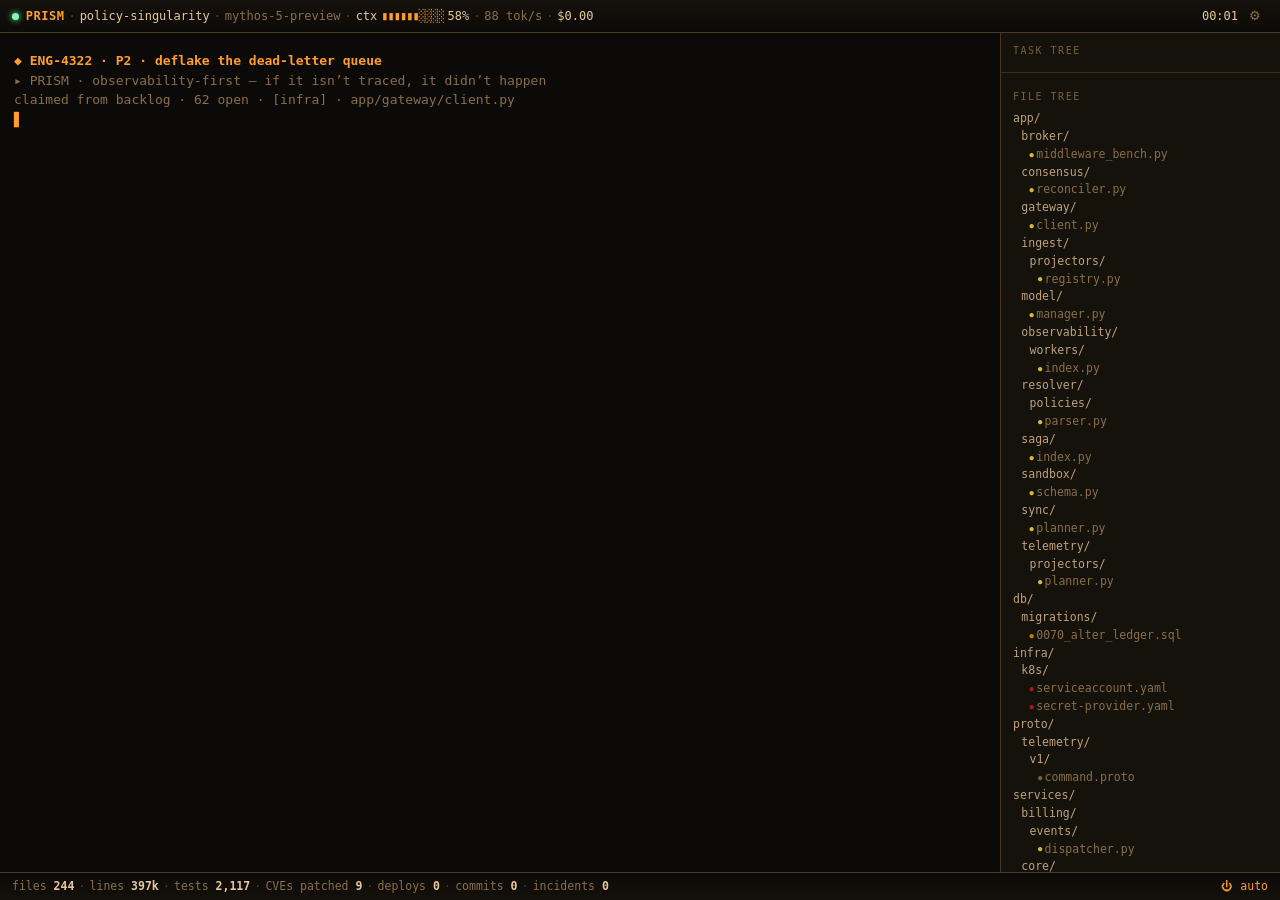
==== index.html @ fbe08966 "feat(theme): add 'outrun' synthwave + 'daylight' light themes Two new palettes on keys 4/5, joining " ====
<!doctype html>
<html lang="en" data-theme="amber">
<head>
<meta charset="utf-8">
<meta name="viewport" content="width=device-width, initial-scale=1, viewport-fit=cover">
<meta name="color-scheme" content="dark">
<title>HYPERION — the AI agent that looks busy and ships nothing</title>
<meta name="description" content="A faux-autonomous coding agent that performs furious productivity — streaming logs, task trees, boss-key dramas — and deploys absolutely nothing. A screensaver for the AI hype era.">
<link rel="canonical" href="https://davidveksler.github.io/potemkin-pipeline/">

<!-- Open Graph / Facebook / LinkedIn / Slack / Discord -->
<meta property="og:type" content="website">
<meta property="og:site_name" content="HYPERION">
<meta property="og:url" content="https://davidveksler.github.io/potemkin-pipeline/">
<meta property="og:title" content="HYPERION — the AI agent that looks busy and ships nothing">
<meta property="og:description" content="A faux-autonomous coding agent that performs furious productivity — streaming logs, task trees, boss-key dramas — and deploys absolutely nothing.">
<meta property="og:image" content="https://davidveksler.github.io/potemkin-pipeline/assets/og.png">
<meta property="og:image:width" content="1200">
<meta property="og:image:height" content="630">
<meta property="og:image:alt" content="HYPERION terminal UI: a busy AI coding agent with a task tree, context meter, and zero deploys.">

<!-- Twitter / X -->
<meta name="twitter:card" content="summary_large_image">
<meta name="twitter:title" content="HYPERION — the AI agent that looks busy and ships nothing">
<meta name="twitter:description" content="A faux-autonomous coding agent that performs furious productivity and deploys absolutely nothing.">
<meta name="twitter:image" content="https://davidveksler.github.io/potemkin-pipeline/assets/og.png">
<meta name="theme-color" content="#0c0a08">
<link rel="icon" href="data:image/svg+xml,%3Csvg xmlns='http://www.w3.org/2000/svg' viewBox='0 0 16 16'%3E%3Crect width='16' height='16' fill='%230c0a08'/%3E%3Ctext x='8' y='12.5' font-size='13' font-weight='700' text-anchor='middle' fill='%23ff9d2f' font-family='monospace'%3EH%3C/text%3E%3C/svg%3E">
<style>
/* ============================== THEME TOKENS ============================== */
:root, [data-theme="amber"]{
  --bg:#0c0a08; --fg:#e8c79a; --dim:#8a6f4a; --accent:#ff9d2f;
  --ok:#7CFFB2; --warn:#ffd23f; --err:#ff4d4d; --rail:#15110b;
  --add:#7CFFB2; --del:#ff7a7a;
}
[data-theme="green"]{
  --bg:#000a00; --fg:#c8ffc8; --dim:#3f7a3f; --accent:#39ff5a;
  --ok:#39ff5a; --warn:#ffd23f; --err:#ff4d4d; --rail:#001400;
  --add:#39ff5a; --del:#ff7a7a;
}
[data-theme="cyan"]{
  --bg:#020a0f; --fg:#b8eaff; --dim:#3f7a8a; --accent:#39d6ff;
  --ok:#39ffd6; --warn:#ffd23f; --err:#ff4d4d; --rail:#04141c;
  --add:#39ffd6; --del:#ff7a7a;
}
[data-theme="outrun"]{   /* synthwave — magenta + cyan on deep indigo */
  --bg:#0d0221; --fg:#f5d3ff; --dim:#8a5a9e; --accent:#ff2bd6;
  --ok:#2bf5e0; --warn:#ffd23f; --err:#ff5277; --rail:#15052b;
  --add:#2bf5e0; --del:#ff5fa8;
}
[data-theme="daylight"]{ /* honest light theme — ink on paper, red-pen accent */
  --bg:#f4f1e8; --fg:#1a1814; --dim:#9a9080; --accent:#c0392b;
  --ok:#1a7f4b; --warn:#b8731a; --err:#d6453a; --rail:#eae6d8;
  --add:#1a7f4b; --del:#c0392b;
}
/* ============================== BASE ============================== */
*{box-sizing:border-box}
html,body{height:100%;margin:0}
body{
  background:var(--bg); color:var(--fg);
  font-family:ui-monospace,"SF Mono","Cascadia Code","JetBrains Mono",Menlo,Consolas,monospace;
  font-size:13px; line-height:1.5; overflow:hidden;
  -webkit-font-smoothing:antialiased;
}
.tone-fg{color:var(--fg)} .tone-dim{color:var(--dim)} .tone-ok{color:var(--ok)}
.tone-warn{color:var(--warn)} .tone-err{color:var(--err)} .tone-accent{color:var(--accent)}

#app{
  height:100%; display:grid; grid-template-rows:auto 1fr auto;
  container-type:inline-size;
}
/* ============================== HEADER ============================== */
#hdr{
  display:flex; align-items:center; gap:.55ch; flex-wrap:wrap;
  padding:6px 12px; border-bottom:1px solid color-mix(in srgb,var(--dim) 45%,transparent);
  background:linear-gradient(var(--rail),transparent); font-size:12px;
}
#hdr .sep{color:var(--dim); opacity:.6}
#hdr .h-agent{color:var(--accent); font-weight:700; letter-spacing:.5px}
#hdr .h-proj{color:var(--fg)}
#hdr .h-model{color:var(--dim)}
#hdr .ctxbar{color:var(--accent); letter-spacing:-1px}
#hdr .ctxpct{color:var(--fg)}
#hdr .h-tok{color:var(--dim)}
#hdr .h-cost{color:var(--fg); font-variant-numeric:tabular-nums}
#hdr .h-budget{color:var(--warn); font-weight:600; white-space:nowrap}
#hdr .h-budget.pulse{animation:budgetpulse 1.1s ease-in-out infinite}
@keyframes budgetpulse{0%,100%{opacity:1}50%{opacity:.32}}
@media (prefers-reduced-motion: reduce){#hdr .h-budget.pulse{animation:none}}
#hdr .h-vibe{font-weight:700; letter-spacing:.6px; font-size:.82em; text-transform:uppercase; white-space:nowrap;
  padding:1px 7px; border-radius:999px; color:var(--bg); background:var(--accent)}
#hdr .h-vibe[data-vibe="security-incident"]{background:var(--warn)}
#hdr .h-vibe[data-vibe="security-incident"]::before{content:"● "}
body:not(.reduce) #hdr .h-vibe[data-vibe="security-incident"]{animation:budgetpulse 1.4s ease-in-out infinite}
@media (prefers-reduced-motion: reduce){#hdr .h-vibe{animation:none}}
#hdr .h-time{color:var(--fg); margin-left:auto; font-variant-numeric:tabular-nums}
.dot{display:inline-block;width:7px;height:7px;border-radius:50%;background:var(--ok);
  box-shadow:0 0 6px var(--ok); margin-right:.4ch; vertical-align:middle}
body.paused .dot{background:var(--warn);box-shadow:0 0 6px var(--warn)}
/* ============================== MAIN ============================== */
#main{display:grid; grid-template-columns:1fr 280px; min-height:0}
#log{
  padding:10px 14px; overflow-y:auto; overflow-x:hidden; min-height:0;
  white-space:pre-wrap; word-break:break-word; scrollbar-width:thin;
  scrollbar-color:var(--dim) transparent;
}
#log::-webkit-scrollbar{width:8px}
#log::-webkit-scrollbar-thumb{background:var(--dim);border-radius:4px}
.ln{margin:0; padding:0 0 0 0}
.ln.tool{margin-top:3px}
.ln .tdot{color:var(--accent)}
.ln .tdot.pending{color:var(--dim)}
.ln .tdot.tone-ok{color:var(--ok)}
.ln .tdot.tone-warn{color:var(--warn)}
.ln .tdot.tone-err{color:var(--err)}
.ln .tname{color:var(--fg);font-weight:600}
.ln .targ{color:var(--accent)}
.ln .tkey{color:var(--dim)}
.ln .tval{color:var(--fg);opacity:.85}
.ln .tns{color:var(--dim);opacity:.7}
.ln .ttok{color:var(--dim);opacity:.5;font-size:.92em}
.ln.out{color:var(--dim); padding-left:2.5ch}
.ln.out .br{color:var(--dim);opacity:.7}
.ln.out.collapse{color:var(--dim); opacity:.55; padding-left:4.5ch; font-size:.92em}
/* nested sub-tool calls — subagent children indent one level under their Task parent (#21) */
.ln.nest{margin-left:2.4ch; border-left:1px solid color-mix(in srgb,var(--dim) 26%,transparent); padding-left:1.3ch}
.ln.out.nest,.ln.diff.nest{padding-left:1.3ch}
.ln.out.collapse.nest{padding-left:3ch}
.ln.diff{padding-left:2.5ch}
.ln.diff.add{color:var(--add)}
.ln.diff.del{color:var(--del);opacity:.85}
.ln.snip{margin:4px 0 6px 2.5ch; border:1px solid color-mix(in srgb,var(--dim) 30%,transparent);
  border-left:2px solid color-mix(in srgb,var(--accent) 55%,transparent);
  background:color-mix(in srgb,var(--accent) 5%,transparent); border-radius:0 5px 5px 0;
  padding:4px 0 5px; font-size:11px; line-height:1.5; overflow:hidden; max-width:78ch}
.ln.snip.write{border-left-color:var(--add); background:color-mix(in srgb,var(--add) 6%,transparent)}
.ln.snip .snip-hd{color:var(--dim); padding:1px 10px 4px; font-size:9.5px; letter-spacing:.5px;
  border-bottom:1px solid color-mix(in srgb,var(--dim) 22%,transparent); margin-bottom:3px;
  white-space:nowrap; overflow:hidden; text-overflow:ellipsis}
.ln.snip .snip-hd .lang{color:var(--accent); opacity:.85; margin-right:8px; text-transform:uppercase}
.ln.snip.write .snip-hd .lang{color:var(--add)}
.ln.snip .cl{padding:0 10px; white-space:pre; tab-size:2; color:color-mix(in srgb,var(--fg) 88%,transparent)}
.ln.snip .tk-kw{color:var(--accent)}
.ln.snip .tk-str{color:var(--ok)}
.ln.snip .tk-cmt{color:var(--dim); font-style:italic}
.ln.snip .tk-num{color:color-mix(in srgb,var(--fg) 55%,var(--accent))}
.ln.phase{color:var(--accent); opacity:.8; margin-top:8px; letter-spacing:1px; font-size:11px}
.ln.phase::before{content:"┄┄ "} .ln.phase::after{content:" ┄┄┄┄┄┄┄┄"}
.ln.banner{color:var(--accent);font-weight:700;margin-top:8px}
.ln.think{color:var(--dim);font-style:italic}
.ln.think .t{color:var(--warn);font-style:normal}
#caret{color:var(--accent); animation:blink 1.1s steps(1) infinite; height:1.2em}
@keyframes blink{50%{opacity:0}}
body.reduce #caret{animation:none}
/* ============================== SIDE RAIL ============================== */
#rail{
  background:var(--rail); border-left:1px solid color-mix(in srgb,var(--dim) 40%,transparent);
  padding:10px 12px; overflow-y:auto; min-height:0; scrollbar-width:thin;
  scrollbar-color:var(--dim) transparent; font-size:12px;
}
.rail-sec{margin-bottom:16px}
.rail-pin{position:sticky; top:-10px; z-index:2; margin:-10px -12px 16px; padding:10px 12px 8px;
  background:var(--rail); border-bottom:1px solid color-mix(in srgb,var(--dim) 30%,transparent)}
.rail-h{color:var(--dim); letter-spacing:1.5px; font-size:10px; margin-bottom:6px; opacity:.85}
#tasktree li{list-style:none; margin:2px 0; white-space:nowrap; overflow:hidden; text-overflow:ellipsis}
#tasktree{margin:0;padding:0}
.tk-mk{display:inline-block;width:1.6ch}
.tk-done .tk-mk{color:var(--ok)} .tk-prog .tk-mk{color:var(--accent)} .tk-todo .tk-mk{color:var(--dim)}
.tk-done{color:var(--fg)} .tk-prog{color:var(--fg)} .tk-todo{color:var(--dim)}
.tk-prog .tk-mk{animation:spin 1.2s linear infinite; display:inline-block}
body.reduce .tk-prog .tk-mk{animation:none}
@keyframes spin{to{transform:rotate(360deg)}}
#filetree{font-size:11.5px; line-height:1.55}
.ft-row{display:flex; align-items:center; white-space:nowrap; overflow:hidden; color:var(--dim)}
.ft-dir{color:var(--fg);opacity:.8}
.ft-file{color:var(--dim)}
.ft-nm{overflow:hidden; text-overflow:ellipsis}
.ft-dot::before{content:"●"; font-size:.62em; opacity:.85; margin-right:.55ch; color:var(--dim); vertical-align:middle}
.ft-gut{flex:none; margin-left:auto; padding-left:.7ch; font-weight:700; font-size:.92em}
.ft-file.hl{box-shadow:inset 2px 0 0 var(--accent)}
.ft-file.hl .ft-nm{color:var(--accent)}
.ft-file.glow .ft-nm{text-shadow:0 0 8px var(--accent)}
body.reduce .ft-file.glow .ft-nm{text-shadow:none}
/* git status: M modified · A added */
.ft-file[data-st="M"]{color:var(--warn)}  .ft-file[data-st="M"] .ft-gut{color:var(--warn)}
.ft-file[data-st="A"]{color:var(--add)}   .ft-file[data-st="A"] .ft-gut{color:var(--add)}
/* file-type tint on the leading dot */
.ft-file[data-ext="ts"] .ft-dot::before,.ft-file[data-ext="tsx"] .ft-dot::before{color:#3178c6}
.ft-file[data-ext="go"] .ft-dot::before{color:#00add8}
.ft-file[data-ext="rs"] .ft-dot::before{color:#dea584}
.ft-file[data-ext="py"] .ft-dot::before{color:#ffd343}
.ft-file[data-ext="sql"] .ft-dot::before{color:#e38c00}
.ft-file[data-ext="yaml"] .ft-dot::before,.ft-file[data-ext="yml"] .ft-dot::before{color:#cb171e}
.ft-file[data-ext="json"] .ft-dot::before{color:#cbcb41}
.ft-file[data-ext="toml"] .ft-dot::before{color:#9c4221}
.ft-file[data-ext="md"] .ft-dot::before{color:#519aba}
.ft-file[data-ext="cs"] .ft-dot::before{color:#178600}
.ft-file[data-ext="graphql"] .ft-dot::before{color:#e10098}
.ft-file.ft-new{animation:ftIn .5s ease}
@keyframes ftIn{from{opacity:0; transform:translateX(-5px)} to{opacity:1; transform:none}}
body.reduce .ft-file.ft-new{animation:none}
/* ============================== FOOTER ============================== */
#ftr{
  display:flex; align-items:center; gap:.6ch; flex-wrap:wrap;
  padding:5px 12px; border-top:1px solid color-mix(in srgb,var(--dim) 45%,transparent);
  background:linear-gradient(transparent,var(--rail)); font-size:11.5px; color:var(--dim);
}
#ftr b{color:var(--fg);font-weight:600;font-variant-numeric:tabular-nums}
#ftr .sep{opacity:.5}
#ftr .mode{margin-left:auto;color:var(--accent)}
body.paused #ftr .mode{color:var(--warn)}
#ftr .mode.deep{color:var(--accent);font-weight:600;letter-spacing:.04em}
body:not(.reduce) #ftr .mode.deep{animation:dwpulse 1.6s ease-in-out infinite}
@keyframes dwpulse{0%,100%{opacity:.55}50%{opacity:1}}
/* live button */
#livebtn{
  position:fixed; right:300px; bottom:42px; z-index:30; cursor:pointer;
  background:var(--accent); color:var(--bg); border:none; border-radius:14px;
  padding:3px 12px; font:inherit; font-size:11px; font-weight:700;
  box-shadow:0 2px 10px rgba(0,0,0,.5); display:none;
}
@container (max-width:720px){
  #main{grid-template-columns:1fr}
  #rail{display:none}
  #ftr .detail{display:none}
}
/* #livebtn lives outside the #app container, so it needs a viewport media query, not @container */
@media (max-width:720px){ #livebtn{right:16px} }
/* ============================== OVERLAY LAYER ============================== */
#overlay{position:fixed; inset:0; z-index:40; display:none; pointer-events:none}
#overlay.on{display:block}
#overlay .backdrop{position:absolute; inset:0; transition:background .4s ease}
#overlay.anomaly .backdrop{background:color-mix(in srgb,var(--err) 16%,transparent)}
#overlay.ok-tint .backdrop{background:color-mix(in srgb,var(--ok) 12%,transparent)}
#ovbanner{
  position:absolute; top:0; left:0; right:0; padding:14px 18px; text-align:center;
  font-size:clamp(14px,3.2vw,22px); font-weight:800; letter-spacing:.5px;
  border-bottom:3px solid var(--err); color:var(--err);
  background:color-mix(in srgb,var(--err) 22%,var(--bg));
}
#ovbanner.ok{border-color:var(--ok); color:var(--ok); background:color-mix(in srgb,var(--ok) 18%,var(--bg))}
body:not(.reduce) #ovbanner.pulse{animation:bpulse 1s ease-in-out infinite}
@keyframes bpulse{0%,100%{box-shadow:0 0 0 0 color-mix(in srgb,var(--err) 70%,transparent)}50%{box-shadow:0 0 28px 4px color-mix(in srgb,var(--err) 70%,transparent)}}
body.reduce #ovbanner{animation:none}
#ovbox{
  position:absolute; left:50%; top:50%; transform:translate(-50%,-50%);
  min-width:min(440px,84vw); max-width:84vw; background:color-mix(in srgb,var(--rail) 92%,#000);
  border:1px solid color-mix(in srgb,var(--accent) 55%,transparent); border-radius:8px;
  box-shadow:0 12px 50px rgba(0,0,0,.7); padding:16px 18px;
}
#ovbox .ovtitle{color:var(--accent); font-weight:700; letter-spacing:1px; font-size:12px; margin-bottom:10px;
  border-bottom:1px solid color-mix(in srgb,var(--dim) 40%,transparent); padding-bottom:6px}
#ovbox .ovbody .obl{margin:3px 0; white-space:pre-wrap; word-break:break-word}
#ovbox .ovbar{margin-top:8px; color:var(--accent); letter-spacing:-.5px; font-variant-numeric:tabular-nums}
#ovbox .ovbar .lbl{color:var(--fg); letter-spacing:normal; margin-left:1ch}
/* per-drama box accents so DEPLOY / SECURITY / AUTH / CONTEXT read as distinct events */
#ovbox[data-variant]{border-left-width:3px}
#ovbox[data-variant=deploy]{border-color:color-mix(in srgb,var(--accent) 60%,transparent)}
#ovbox[data-variant=deploy] .ovtitle{color:var(--accent)}
#ovbox[data-variant=security]{border-color:color-mix(in srgb,var(--warn) 60%,transparent)}
#ovbox[data-variant=security] .ovtitle{color:var(--warn)}
#ovbox[data-variant=auth]{border-color:color-mix(in srgb,var(--ok) 60%,transparent)}
#ovbox[data-variant=auth] .ovtitle{color:var(--ok)}
#ovbox[data-variant=context]{border-color:color-mix(in srgb,var(--fg) 45%,transparent)}
#ovbox[data-variant=context] .ovtitle{color:var(--fg)}
#ovbox[data-variant=git]{border-color:color-mix(in srgb,var(--accent) 50%,var(--ok) 50%)}
#ovbox[data-variant=git] .ovtitle{color:color-mix(in srgb,var(--accent) 55%,var(--ok) 45%)}
#ovbox[data-variant=incident]{border-color:color-mix(in srgb,var(--err) 70%,transparent)}
#ovbox[data-variant=incident] .ovtitle{color:var(--err)}
#mxcanvas{position:absolute; inset:0; width:100%; height:100%; background:rgba(0,0,0,.55)}
body:not(.reduce) #overlay.fadein{animation:ovfade .35s ease}
@keyframes ovfade{from{opacity:0}to{opacity:1}}
#overlay.fadeout{opacity:0; transition:opacity .35s ease}
/* ===== boss-level app windows (faux tool GUIs) ===== */
#overlay.app .backdrop{background:rgba(0,0,0,.62)}
#appwin{position:absolute; left:50%; top:50%; transform:translate(-50%,-50%);
  width:min(620px,92vw); max-height:86vh; display:flex; flex-direction:column; overflow:hidden;
  background:color-mix(in srgb,var(--rail) 94%,#000);
  border:1px solid color-mix(in srgb,var(--accent) 50%,transparent);
  border-radius:9px; box-shadow:0 18px 70px rgba(0,0,0,.78)}
body:not(.reduce) #overlay.app.fadein #appwin{animation:appin .34s cubic-bezier(.2,.8,.3,1)}
@keyframes appin{from{opacity:0;transform:translate(-50%,-46%) scale(.97)}to{opacity:1;transform:translate(-50%,-50%) scale(1)}}
.appbar{display:flex; align-items:center; gap:10px; padding:7px 12px; flex:0 0 auto;
  background:color-mix(in srgb,#000 26%,var(--rail)); border-bottom:1px solid color-mix(in srgb,var(--dim) 35%,transparent)}
.appbar .dots{display:flex; gap:6px}
.appbar .dot{width:10px; height:10px; border-radius:50%}
.appbar .dot.r{background:#ff5f57} .appbar .dot.y{background:#febc2e} .appbar .dot.g{background:#28c840}
.appbar .atitle{font-weight:700; font-size:11px; color:var(--fg); letter-spacing:.5px}
.appbar .aurl{margin-left:auto; font-size:10px; color:var(--dim); max-width:42%; overflow:hidden; text-overflow:ellipsis; white-space:nowrap}
.appbody{padding:14px 16px; overflow:auto}
/* grafana */
.g-grid{display:grid; grid-template-columns:1fr 1fr; gap:10px}
.gp{border:1px solid color-mix(in srgb,var(--dim) 30%,transparent); border-radius:6px; padding:8px 10px;
  background:color-mix(in srgb,var(--bg) 40%,transparent); transition:border-color .4s ease,background .4s ease}
.gp-h{display:flex; align-items:baseline; gap:4px; margin-bottom:4px}
.gp-t{font-size:9.5px; color:var(--dim); text-transform:uppercase; letter-spacing:.5px}
.gp-s{margin-left:auto; font-size:15px; font-weight:700; color:var(--ok); font-variant-numeric:tabular-nums; transition:color .4s ease}
.gp-u{font-size:9px; color:var(--dim)}
.gp-c{width:100%; height:34px; display:block}
.gp-line{fill:none; stroke:var(--ok); stroke-width:1.4; vector-effect:non-scaling-stroke; transition:stroke .4s ease}
.gp-area{fill:color-mix(in srgb,var(--ok) 13%,transparent); stroke:none; transition:fill .4s ease}
.gp[data-state=alert]{border-color:var(--err); background:color-mix(in srgb,var(--err) 9%,transparent)}
.gp[data-state=alert] .gp-s{color:var(--err)} .gp[data-state=alert] .gp-line{stroke:var(--err)}
.gp[data-state=alert] .gp-area{fill:color-mix(in srgb,var(--err) 16%,transparent)}
body:not(.reduce) .gp[data-state=alert]{animation:gpf 1.1s ease-in-out infinite}
@keyframes gpf{0%,100%{box-shadow:0 0 0 0 transparent}50%{box-shadow:0 0 18px -2px color-mix(in srgb,var(--err) 65%,transparent)}}
/* pipeline */
.pl-row{display:flex; align-items:center; margin-bottom:12px}
.pl-edge{flex:0 0 18px; height:2px; background:color-mix(in srgb,var(--dim) 40%,transparent)}
.pl-node{flex:1; text-align:center; border:1px solid color-mix(in srgb,var(--dim) 35%,transparent); border-radius:6px;
  padding:8px 4px; background:color-mix(in srgb,var(--bg) 40%,transparent); transition:border-color .35s ease}
.pl-ic{font-size:14px; line-height:1}
.pl-ic::before{content:'○'; color:var(--dim)}
.pl-node[data-state=running]{border-color:var(--accent)}
.pl-node[data-state=running] .pl-ic::before{content:'⟳'; color:var(--accent); display:inline-block}
body:not(.reduce) .pl-node[data-state=running] .pl-ic::before{animation:spin 1s linear infinite}
.pl-node[data-state=pass]{border-color:color-mix(in srgb,var(--ok) 55%,transparent)}
.pl-node[data-state=pass] .pl-ic::before{content:'✓'; color:var(--ok)}
.pl-nm{font-size:9.5px; color:var(--fg); margin-top:3px; text-transform:uppercase; letter-spacing:.5px}
.pl-log{font-size:11px; color:var(--dim); border-top:1px dashed color-mix(in srgb,var(--dim) 30%,transparent); padding-top:8px; min-height:1.4em; font-variant-numeric:tabular-nums}
@keyframes spin{to{transform:rotate(360deg)}}
/* flamegraph */
.fg{display:flex; flex-direction:column; gap:3px; margin-bottom:10px}
.fg-row{display:flex; gap:3px; height:22px}
.fg-fr{flex-grow:var(--g,1); flex-basis:0; min-width:0; display:flex; align-items:center; padding:0 6px;
  font-size:9.5px; white-space:nowrap; overflow:hidden; text-overflow:ellipsis; border-radius:3px;
  background:color-mix(in srgb,var(--accent) 30%,var(--rail)); color:var(--fg);
  transition:flex-grow .6s ease, background .45s ease}
.fg-fr[data-state=hot]{background:color-mix(in srgb,var(--err) 60%,var(--rail)); color:#fff}
.fg-fr[data-state=cool]{background:color-mix(in srgb,var(--ok) 50%,var(--rail))}
.fg-cap{font-size:11px; color:var(--dim); text-align:center}
/* cluster */
.cl{width:100%; height:auto; display:block; margin-bottom:8px}
.cl-edge{stroke:color-mix(in srgb,var(--dim) 50%,transparent); stroke-width:1}
.cl-c{fill:color-mix(in srgb,var(--ok) 26%,var(--rail)); stroke:var(--ok); stroke-width:1.5; transition:fill .4s ease,stroke .4s ease}
.cl-node[data-state=down] .cl-c{fill:color-mix(in srgb,var(--err) 32%,var(--rail)); stroke:var(--err)}
body:not(.reduce) .cl-node[data-state=down] .cl-c{animation:gpf 1s ease-in-out infinite}
.cl-lbl{fill:var(--dim); font-size:8px; font-family:inherit}
.cl-cap{font-size:11px; color:var(--dim); text-align:center}
/* subagent fleet */
#appwin[data-tool=swarm]{width:min(560px,95vw)}
.sw-grid{display:grid; grid-template-columns:repeat(3,1fr); gap:8px; margin-bottom:8px}
.sw-card{border:1px solid color-mix(in srgb,var(--dim) 35%,transparent); border-radius:6px;
  padding:6px 8px; background:color-mix(in srgb,var(--bg) 40%,transparent); opacity:.35}
body:not(.reduce) .sw-card{transition:opacity .25s ease,border-color .3s ease,background .3s ease}
.sw-card[data-state=spawn],.sw-card[data-state=explore],.sw-card[data-state=edit]{opacity:1; border-color:var(--accent)}
.sw-card[data-state=done]{opacity:1; border-color:color-mix(in srgb,var(--ok) 55%,transparent); background:color-mix(in srgb,var(--ok) 8%,transparent)}
.sw-card[data-state=dead]{opacity:.55; border-color:var(--err); background:color-mix(in srgb,var(--err) 10%,transparent)}
body:not(.reduce) .sw-card[data-state=dead]{animation:gpf 1s ease-in-out infinite}
.sw-id{font-size:11px; font-weight:700; color:var(--accent); letter-spacing:.3px}
.sw-card[data-state=done] .sw-id{color:var(--ok)} .sw-card[data-state=dead] .sw-id{color:var(--err)}
.sw-task{font-size:9.5px; color:var(--dim); white-space:nowrap; overflow:hidden; text-overflow:ellipsis; margin:2px 0}
.sw-meta{display:flex; justify-content:space-between; font-size:9px; color:var(--dim); font-variant-numeric:tabular-nums}
.sw-bar{height:3px; margin-top:4px; background:color-mix(in srgb,var(--dim) 14%,transparent); border-radius:2px; overflow:hidden}
.sw-fill{height:100%; width:var(--p,0%); background:color-mix(in srgb,var(--accent) 60%,var(--rail))}
body:not(.reduce) .sw-fill{transition:width .4s ease}
.sw-card[data-state=done] .sw-fill{background:color-mix(in srgb,var(--ok) 60%,var(--rail))}
.sw-cap{font-size:11px; color:var(--dim); text-align:center}
/* trace waterfall */
.tr{display:flex; flex-direction:column; gap:3px; margin-bottom:8px}
.tr-row{display:flex; align-items:center; gap:8px; height:18px}
.tr-lbl{flex:0 0 34%; font-size:9.5px; color:var(--dim); white-space:nowrap; overflow:hidden; text-overflow:ellipsis}
.tr-track{position:relative; flex:1; height:12px; background:color-mix(in srgb,var(--dim) 12%,transparent); border-radius:3px}
.tr-bar{position:absolute; top:0; bottom:0; left:var(--o,0); width:var(--w,10%); border-radius:3px;
  background:color-mix(in srgb,var(--accent) 55%,var(--rail)); transition:width .6s ease,left .6s ease,background .4s ease}
.tr-bar[data-state=slow]{background:color-mix(in srgb,var(--err) 62%,var(--rail))}
.tr-bar[data-state=ok]{background:color-mix(in srgb,var(--ok) 55%,var(--rail))}
.tr-ms{flex:0 0 6ch; text-align:right; font-size:9px; color:var(--dim); font-variant-numeric:tabular-nums}
.tr-cap{font-size:11px; color:var(--dim); text-align:center; margin-top:4px}
/* sql console */
.sql-q{background:color-mix(in srgb,#000 30%,var(--rail)); border:1px solid color-mix(in srgb,var(--dim) 28%,transparent);
  border-radius:6px; padding:8px 10px; margin-bottom:10px; font-size:11px; line-height:1.55}
.sql-q .sql-ql{white-space:pre; tab-size:2}
.sql-q .tk-kw{color:var(--accent)} .sql-q .tk-str{color:var(--ok)} .sql-q .tk-num{color:color-mix(in srgb,var(--fg) 55%,var(--accent))}
.sql-plan{font-size:10.5px; line-height:1.6; margin-bottom:8px}
.sql-pl{white-space:pre; transition:color .4s ease}
.sql-pl[data-k=scan]{color:var(--warn)} .sql-pl[data-k=scan][data-state=ok]{color:var(--ok)}
.sql-cap{font-size:11px; color:var(--dim); text-align:center; border-top:1px dashed color-mix(in srgb,var(--dim) 30%,transparent); padding-top:6px}
/* load test */
.lt-stats{display:grid; grid-template-columns:repeat(4,1fr); gap:8px; margin-bottom:10px}
.lt-s{border:1px solid color-mix(in srgb,var(--dim) 28%,transparent); border-radius:6px; padding:6px 8px; background:color-mix(in srgb,var(--bg) 40%,transparent)}
.lt-t{display:block; font-size:9px; color:var(--dim); text-transform:uppercase; letter-spacing:.5px}
.lt-v{font-size:15px; font-weight:700; color:var(--ok); font-variant-numeric:tabular-nums; transition:color .3s ease}
.lt-c{width:100%; height:50px; display:block; margin-bottom:6px}
.lt-line{fill:none; stroke:var(--accent); stroke-width:1.6; vector-effect:non-scaling-stroke}
body:not(.reduce) .lt-line{stroke-dasharray:240; stroke-dashoffset:240; animation:ltdraw 2.2s ease forwards}
@keyframes ltdraw{to{stroke-dashoffset:0}}
.lt-area{fill:color-mix(in srgb,var(--accent) 12%,transparent); stroke:none}
.lt-cap{font-size:11px; color:var(--dim); text-align:center}
/* PR review */
.pr-head{border-bottom:1px solid color-mix(in srgb,var(--dim) 30%,transparent); padding-bottom:8px; margin-bottom:8px}
.pr-ti{display:block; font-size:13px; font-weight:700; color:var(--fg)}
.pr-br{font-size:10px; color:var(--dim)}
.pr-b{color:var(--accent)} .pr-b.main{color:var(--dim)} .pr-arr{color:var(--dim)}
.pr-files{margin-bottom:8px}
.pr-f{display:flex; align-items:baseline; font-size:11px; padding:1px 0}
.pr-fn{flex:1; color:var(--fg); white-space:nowrap; overflow:hidden; text-overflow:ellipsis}
.pr-st{font-variant-numeric:tabular-nums} .pr-add{color:var(--add); margin-right:6px} .pr-del{color:var(--del)}
.pr-checks{margin-bottom:8px}
.pr-c{display:flex; align-items:center; gap:7px; font-size:11px; padding:1px 0}
.pr-cic::before{content:'⟳'; color:var(--accent); display:inline-block}
body:not(.reduce) .pr-c[data-state=running] .pr-cic::before{animation:spin 1s linear infinite}
.pr-c[data-state=pass] .pr-cic::before{content:'✓'; color:var(--ok); animation:none}
.pr-cn{color:var(--dim)} .pr-c[data-state=pass] .pr-cn{color:var(--fg)}
.pr-merge{text-align:center; font-size:11px; font-weight:700; padding:7px; border-radius:6px;
  border:1px solid color-mix(in srgb,var(--dim) 35%,transparent); color:var(--dim); transition:all .35s ease}
.pr-merge[data-state=ready]{border-color:var(--ok); color:var(--ok)}
.pr-merge[data-state=merged]{border-color:transparent; color:#06140c; background:var(--ok)}
/* docker build */
.dk{font-size:11px; margin-bottom:8px}
.dk-r{display:flex; gap:8px; align-items:baseline; padding:1px 0; opacity:.45; transition:opacity .3s ease}
.dk-r[data-state=running],.dk-r[data-state=done]{opacity:1}
.dk-ic::before{content:'·'; color:var(--dim)}
.dk-r[data-state=running] .dk-ic::before{content:'⟳'; color:var(--accent); display:inline-block}
body:not(.reduce) .dk-r[data-state=running] .dk-ic::before{animation:spin 1s linear infinite}
.dk-r[data-state=done] .dk-ic::before{content:'✓'; color:var(--ok)}
.dk-ix{color:var(--dim)} .dk-tx{flex:1; color:var(--fg); white-space:nowrap; overflow:hidden; text-overflow:ellipsis}
.dk-st{color:var(--ok); font-variant-numeric:tabular-nums}
.dk-cap{font-size:11px; color:var(--dim); border-top:1px dashed color-mix(in srgb,var(--dim) 30%,transparent); padding-top:6px}
/* full-screen btop monitor */
#appwin[data-tool=btop]{width:min(1180px,95vw); height:90vh; max-height:90vh}
.appbody.bt{display:flex; flex-direction:column; gap:9px; height:100%; box-sizing:border-box; padding:11px 13px}
.bt-sec{border:1px solid color-mix(in srgb,var(--dim) 26%,transparent); border-radius:7px; padding:8px 11px}
.bt-cpu,.bt-mem{flex:0 0 auto}
.bt-line{display:flex; align-items:center; gap:10px}
.bt-lbl{font-size:11px; color:var(--accent); font-weight:700; flex:0 0 4ch}
.bt-bar{position:relative; flex:1; height:11px; border-radius:3px; background:color-mix(in srgb,var(--dim) 16%,transparent); overflow:hidden}
.bt-fill{height:100%; width:0; background:var(--ok); border-radius:3px; transition:width .45s linear, background .45s ease}
.bt-fill[data-lvl=mid]{background:var(--warn)} .bt-fill[data-lvl=hi]{background:var(--err)}
.bt-pct{font-size:11px; color:var(--fg); flex:0 0 4ch; text-align:right; font-variant-numeric:tabular-nums}
.bt-tmp{font-size:11px; color:var(--accent); flex:0 0 5ch; text-align:right; font-variant-numeric:tabular-nums}
.bt-graph{width:100%; height:64px; display:block; margin:7px 0 2px}
.bt-cores{display:grid; grid-template-columns:repeat(4,1fr); gap:5px 18px; margin-top:5px}
.bt-core{display:flex; align-items:center; gap:7px}
.bt-cn{font-size:10px; color:var(--dim); flex:0 0 3ch}
.bt-cbar{position:relative; flex:1; height:8px; border-radius:2px; background:color-mix(in srgb,var(--dim) 16%,transparent); overflow:hidden}
.bt-cfill{height:100%; width:0; background:var(--ok); transition:width .45s linear, background .45s ease}
.bt-cfill[data-lvl=mid]{background:var(--warn)} .bt-cfill[data-lvl=hi]{background:var(--err)}
.bt-cpct{font-size:10px; color:var(--fg); flex:0 0 4ch; text-align:right; font-variant-numeric:tabular-nums}
.bt-load{font-size:10px; color:var(--dim); margin-top:7px; font-variant-numeric:tabular-nums}
.bt-proc{flex:1 1 auto; min-height:0; display:flex; flex-direction:column}
.bt-phead,.bt-prow{display:grid; grid-template-columns:8ch 1fr 7ch 6ch; gap:8px; font-size:11px; padding:1px 0}
.bt-phead{color:var(--dim); border-bottom:1px solid color-mix(in srgb,var(--dim) 26%,transparent); margin-bottom:4px}
.bt-procwrap{overflow:hidden; flex:1; min-height:0}
.bt-prow .pn{color:var(--ok); white-space:nowrap; overflow:hidden; text-overflow:ellipsis}
.bt-prow .pid{color:var(--dim); text-align:left}
.bt-prow .pc,.bt-prow .pm{text-align:right; color:var(--fg); font-variant-numeric:tabular-nums}
.bt-prow.bt-villain .pn{color:var(--fg); font-weight:700}
.bt-prow.bt-villain .pc{color:var(--err); font-weight:700}
.bt-prow.bt-dead{opacity:.4}
.bt-prow.bt-dead .pn{text-decoration:line-through; color:var(--dim); font-weight:400}
.bt-prow.bt-dead .pc{color:var(--dim); font-weight:400}
.bt-prow.bt-oom .pn{color:var(--err)}
body:not(.reduce) .bt-prow.bt-oom{animation:btoom .42s steps(2,end) 4}
@keyframes btoom{50%{background:color-mix(in srgb,var(--err) 32%,transparent)}}
/* net + disk panels */
.bt-net,.bt-disk{flex:0 0 auto}
.bt-nrow{display:flex; align-items:center; gap:9px; font-size:11px; padding:1px 0}
.bt-nico{flex:0 0 2ch; font-weight:700}
.bt-nico.dn{color:var(--accent)} .bt-nico.up{color:var(--warn)}
.bt-nspd{flex:0 0 12ch; color:var(--fg); font-variant-numeric:tabular-nums}
.bt-nmbps{flex:1; color:var(--dim); font-variant-numeric:tabular-nums}
.bt-ntot{flex:0 0 11ch; text-align:right; color:var(--dim); font-variant-numeric:tabular-nums}
.bt-drow{display:grid; grid-template-columns:5ch 1fr 8ch 5ch; gap:9px; align-items:center; font-size:11px; padding:1px 0}
.bt-dnm{color:var(--accent); font-weight:700}
.bt-dgb{text-align:right; color:var(--fg); font-variant-numeric:tabular-nums}
.bt-dio{text-align:right; color:var(--dim); font-variant-numeric:tabular-nums}
.bt-dio[data-lvl=mid]{color:var(--warn)} .bt-dio[data-lvl=hi]{color:var(--err)}
/* global threat map (DDoS) */
#appwin[data-tool=attackmap]{width:min(840px,95vw)}
.appbody.am{padding:12px 14px}
.am-map{width:100%; height:auto; display:block; background:color-mix(in srgb,#000 30%,var(--rail)); border-radius:6px}
.am-dot{fill:color-mix(in srgb,var(--dim) 55%,transparent)}
.am-arcbg{fill:none; stroke:color-mix(in srgb,var(--err) 30%,transparent); stroke-width:.5; vector-effect:non-scaling-stroke}
.am-arc{fill:none; stroke:var(--err); stroke-width:.8; stroke-linecap:round; vector-effect:non-scaling-stroke; stroke-dasharray:4 30}
body:not(.reduce) .am-arc{animation:amflow 1.5s linear infinite}
@keyframes amflow{to{stroke-dashoffset:-34}}
.am-src{fill:var(--err)}
body:not(.reduce) .am-src{animation:ampulse 1.6s ease-in-out infinite}
@keyframes ampulse{0%,100%{opacity:.45}50%{opacity:1}}
.am-tring{fill:none; stroke:var(--accent); stroke-width:.7; vector-effect:non-scaling-stroke}
body:not(.reduce) .am-tring{animation:ampulse 1.8s ease-in-out infinite}
.am-tdot{fill:var(--accent)}
.am-arc[data-state=blocked]{animation:none; stroke:color-mix(in srgb,var(--dim) 50%,transparent); stroke-dasharray:none; opacity:.2}
.am-arcbg[data-state=blocked]{opacity:.12}
.am-src[data-state=blocked]{animation:none; fill:var(--dim); opacity:.3}
.am-stats{display:flex; gap:10px; align-items:center; margin-top:8px}
.am-s{border:1px solid color-mix(in srgb,var(--dim) 26%,transparent); border-radius:6px; padding:5px 10px; background:color-mix(in srgb,var(--bg) 40%,transparent)}
.am-grow{flex:1; background:none; border:none; padding-left:2px}
.am-t{display:block; font-size:8.5px; color:var(--dim); text-transform:uppercase; letter-spacing:.5px}
.am-v{font-size:14px; font-weight:700; color:var(--err); font-variant-numeric:tabular-nums; transition:color .3s ease}
.am-s:nth-child(2) .am-v{color:var(--ok)}
.am-cap{font-size:11px; color:var(--dim)}
/* GPU training farm (nvidia-smi) */
#appwin[data-tool=gpu]{width:min(960px,95vw)}
.appbody.gpu{display:flex; flex-direction:column; gap:10px}
.gpu-head{display:flex; align-items:baseline; gap:10px}
.gpu-ht{font-size:11px; color:var(--accent); font-weight:700; letter-spacing:.5px}
.gpu-thr{margin-left:auto; font-size:12px; color:var(--ok); font-weight:700; font-variant-numeric:tabular-nums}
.gpu-grid{display:grid; grid-template-columns:repeat(4,1fr); gap:8px}
.gpu-card{border:1px solid color-mix(in srgb,var(--dim) 28%,transparent); border-radius:6px; padding:7px 9px;
  background:color-mix(in srgb,var(--bg) 40%,transparent); transition:border-color .4s ease,box-shadow .4s ease}
.gpu-card[data-state=hot]{border-color:var(--warn)}
.gpu-card[data-state=throttle]{border-color:var(--err)}
body:not(.reduce) .gpu-card[data-state=throttle]{animation:gpf 1.1s ease-in-out infinite}
.gpu-ctop{display:flex; align-items:baseline; gap:5px; margin-bottom:5px}
.gpu-ci{font-size:10px; font-weight:700; color:var(--fg)}
.gpu-cm{font-size:8.5px; color:var(--dim)}
.gpu-bd{margin-left:auto; font-size:8px; color:var(--err); font-weight:700; letter-spacing:.3px}
.gpu-row{display:flex; align-items:center; gap:5px; margin:2px 0}
.gpu-rl{font-size:8.5px; color:var(--dim); flex:0 0 3ch}
.gpu-bar{position:relative; flex:1; height:7px; border-radius:2px; background:color-mix(in srgb,var(--dim) 16%,transparent); overflow:hidden}
.gpu-fill{height:100%; width:0; background:var(--accent); transition:width .4s linear}
.gpu-fill.mem{background:color-mix(in srgb,var(--accent) 45%,var(--dim))}
.gpu-rv{font-size:8.5px; color:var(--fg); flex:0 0 4ch; text-align:right; font-variant-numeric:tabular-nums}
.gpu-foot{display:flex; justify-content:space-between; margin-top:4px; font-size:9px; font-variant-numeric:tabular-nums}
.gpu-temp{color:var(--ok); transition:color .3s ease}
.gpu-temp[data-lvl=mid]{color:var(--warn)} .gpu-temp[data-lvl=hi]{color:var(--err); font-weight:700}
.gpu-watt{color:var(--dim)}
.gpu-cap{font-size:11px; color:var(--dim); text-align:center}
/* service mesh (Kiali) with flowing traffic */
#appwin[data-tool=mesh]{width:min(640px,94vw)}
.mesh{width:100%; height:auto; display:block; margin-bottom:6px}
.mesh-edge{stroke:color-mix(in srgb,var(--ok) 40%,transparent); stroke-width:1.4; fill:none; transition:stroke .4s ease}
.mesh-pkt{fill:var(--ok)}
.mesh-eg[data-state=down] .mesh-edge{stroke:var(--err); stroke-dasharray:3 3}
.mesh-eg[data-state=down] .mesh-pkt{display:none}
.mesh-c{fill:color-mix(in srgb,var(--ok) 24%,var(--rail)); stroke:var(--ok); stroke-width:1.5; transition:fill .4s ease,stroke .4s ease}
.mesh-node[data-state=down] .mesh-c{fill:color-mix(in srgb,var(--err) 30%,var(--rail)); stroke:var(--err)}
body:not(.reduce) .mesh-node[data-state=down] .mesh-c{animation:gpf 1s ease-in-out infinite}
.mesh-lbl{fill:var(--dim); font-size:8px; font-family:inherit}
.mesh-cap{font-size:11px; color:var(--dim); text-align:center}
/* kafka consumer-group lag (bar per partition) */
#appwin[data-tool=kafka]{width:min(720px,94vw)}
.appbody.kafka{display:flex; flex-direction:column; gap:8px}
.kafka-head{display:flex; align-items:baseline; gap:10px}
.kafka-ht{font-size:11px; color:var(--accent); font-weight:700; letter-spacing:.5px}
.kafka-lag{margin-left:auto; font-size:12px; color:var(--ok); font-weight:700; font-variant-numeric:tabular-nums}
.kafka-grid{display:flex; flex-direction:column; gap:4px}
.kafka-row{display:flex; align-items:center; gap:8px; font-size:10px}
.kafka-pl{flex:0 0 3ch; color:var(--dim); font-variant-numeric:tabular-nums}
.kafka-bar{position:relative; flex:1; height:10px; border-radius:2px; background:color-mix(in srgb,var(--dim) 16%,transparent); overflow:hidden}
.kafka-fill{height:100%; width:0; background:var(--ok); transition:width .4s linear, background .4s ease}
.kafka-fill[data-lvl=mid]{background:var(--warn)} .kafka-fill[data-lvl=hi]{background:var(--err)}
.kafka-pv{flex:0 0 6ch; text-align:right; color:var(--fg); font-variant-numeric:tabular-nums}
.kafka-cap{font-size:11px; color:var(--dim); text-align:center}
/* vim hero session */
#appwin[data-tool=vim]{width:min(680px,94vw)}
.appbody.vim{padding:0; display:flex; flex-direction:column; background:color-mix(in srgb,#000 38%,var(--rail))}
.vim-pane{position:relative; padding:6px 0; flex:1; overflow:hidden; line-height:17px; font-size:11.5px}
.vl{display:flex; height:17px; align-items:center; white-space:pre}
.vim-ln{flex:0 0 4ch; text-align:right; padding-right:1ch; color:color-mix(in srgb,var(--dim) 75%,transparent); user-select:none}
.vim-tilde .vim-ln{color:color-mix(in srgb,var(--accent) 40%,transparent)}
.vim-src{flex:1; color:color-mix(in srgb,var(--fg) 88%,transparent); padding-left:.5ch; overflow:hidden}
.vim-src .tk-kw{color:var(--accent)} .vim-src .tk-str{color:var(--ok)} .vim-src .tk-cmt{color:var(--dim); font-style:italic} .vim-src .tk-num{color:color-mix(in srgb,var(--fg) 55%,var(--accent))}
.vim-cur{position:absolute; left:5ch; top:calc(6px + var(--row,0)*17px); width:1ch; height:15px; background:var(--accent); opacity:.5}
body:not(.reduce) .vim-cur{animation:vimblink 1.1s steps(1) infinite; transition:top .12s ease}
@keyframes vimblink{50%{opacity:.16}}
body.reduce .vim-cur{animation:none}
body:not(.reduce) .vim-src.edited{animation:vimedit .5s ease}
@keyframes vimedit{0%{background:color-mix(in srgb,var(--accent) 38%,transparent)}100%{background:transparent}}
.vim-status{display:flex; align-items:center; gap:14px; padding:3px 10px; font-size:11px;
  background:color-mix(in srgb,var(--accent) 16%,var(--rail)); border-top:1px solid color-mix(in srgb,var(--dim) 30%,transparent)}
.vim-mode{font-weight:700; color:var(--accent); letter-spacing:.5px}
.vim-mode[data-state=visual]{color:var(--warn)}
.vim-cmd{flex:1; color:var(--fg); font-variant-numeric:tabular-nums; white-space:nowrap; overflow:hidden; text-overflow:ellipsis}
.vim-ruler{margin-left:auto; color:var(--dim); font-variant-numeric:tabular-nums}
/* tmux split-pane war room */
#appwin[data-tool=tmux]{width:min(720px,94vw)}
.appbody.tmux{padding:0; display:flex; flex-direction:column}
.tmux-grid{flex:1; display:grid; grid-template-columns:1fr 1fr; grid-template-rows:1fr 1fr; gap:1px;
  background:color-mix(in srgb,var(--dim) 30%,transparent); min-height:300px}
.tmux-pane{background:color-mix(in srgb,#000 32%,var(--rail)); display:flex; flex-direction:column; overflow:hidden;
  border:1px solid transparent; transition:border-color .3s ease}
.tmux-pane[data-state=active]{border-color:var(--accent)}
.tmux-pane[data-state=err]{border-color:var(--err)}
body:not(.reduce) .tmux-pane[data-state=err]{animation:gpf 1.1s ease-in-out infinite}
.tmux-pane[data-state=ok]{border-color:color-mix(in srgb,var(--ok) 55%,transparent)}
.tmux-ph{font-size:8.5px; color:var(--dim); padding:2px 7px; letter-spacing:.5px;
  background:color-mix(in srgb,#000 30%,transparent)}
.tmux-pb{flex:1; padding:4px 7px; font-size:10px; line-height:1.45; overflow:hidden; color:color-mix(in srgb,var(--fg) 82%,transparent)}
.tmux-l{white-space:pre; overflow:hidden; text-overflow:ellipsis}
.tmux-ps{color:var(--dim)}
.tmux-pane[data-state=err] .tmux-ps{color:var(--err); font-weight:700}
.tmux-pane[data-state=ok] .tmux-ps{color:var(--ok)}
.tmux-bar{display:flex; align-items:center; gap:12px; padding:3px 9px; font-size:10px;
  background:color-mix(in srgb,var(--accent) 18%,var(--rail)); border-top:1px solid color-mix(in srgb,var(--dim) 30%,transparent)}
.tmux-sess{color:var(--accent); font-weight:700}
.tmux-tabs{flex:1; color:var(--fg); white-space:nowrap; overflow:hidden; text-overflow:ellipsis}
.tmux-clock{margin-left:auto; color:var(--dim); font-variant-numeric:tabular-nums}
/* DNS propagation table */
#appwin[data-tool=dns]{width:min(620px,94vw)}
.appbody.dns{display:flex; flex-direction:column; gap:9px}
.dns-head .dns-ht{font-size:11px; color:var(--accent); font-weight:700; letter-spacing:.5px}
.dns-tbl{display:flex; flex-direction:column; gap:3px}
.dns-row{display:grid; grid-template-columns:1.5fr 1fr 6ch; gap:10px; align-items:center; font-size:11px;
  padding:5px 9px; border-radius:5px; border:1px solid color-mix(in srgb,var(--dim) 22%,transparent);
  background:color-mix(in srgb,var(--bg) 40%,transparent); transition:border-color .4s ease,background .4s ease}
.dns-hr{border:none; background:none; padding:0 9px 1px; font-size:8.5px; letter-spacing:.6px}
.dns-hr .dns-c{color:var(--dim)}
.dns-rs{color:var(--fg); white-space:nowrap; overflow:hidden; text-overflow:ellipsis}
.dns-ans{font-variant-numeric:tabular-nums; transition:color .4s ease}
.dns-ttl{text-align:right; color:var(--dim); font-variant-numeric:tabular-nums}
.dns-row[data-state=stale]{border-color:color-mix(in srgb,var(--err) 45%,transparent)}
.dns-row[data-state=stale] .dns-ans{color:var(--err)}
body:not(.reduce) .dns-row[data-state=stale]{animation:gpf 1.3s ease-in-out infinite}
.dns-row[data-state=fresh]{border-color:color-mix(in srgb,var(--ok) 50%,transparent); background:color-mix(in srgb,var(--ok) 7%,transparent)}
.dns-row[data-state=fresh] .dns-ans{color:var(--ok)}
.dns-cap{font-size:11px; color:var(--dim); text-align:center}
/* Postgres replication failover (Patroni) */
#appwin[data-tool=pgrepl]{width:min(660px,94vw)}
.appbody.pgr{display:flex; flex-direction:column; gap:9px}
.pgr-head .pgr-ht{font-size:11px; color:var(--accent); font-weight:700; letter-spacing:.5px}
.pgr-tbl{display:flex; flex-direction:column; gap:3px}
.pgr-row{display:grid; grid-template-columns:1.7fr .9fr 1.3fr 7ch; gap:10px; align-items:center; font-size:11px;
  padding:5px 9px; border-radius:5px; border:1px solid color-mix(in srgb,var(--dim) 22%,transparent);
  background:color-mix(in srgb,var(--bg) 40%,transparent); transition:border-color .4s ease,background .4s ease}
.pgr-hr{border:none; background:none; padding:0 9px 1px; font-size:8.5px; letter-spacing:.6px}
.pgr-hr .pgr-c{color:var(--dim)}
.pgr-nm{color:var(--fg); white-space:nowrap; overflow:hidden; text-overflow:ellipsis; font-variant-numeric:tabular-nums}
.pgr-role{color:var(--dim); font-weight:700; letter-spacing:.4px; transition:color .4s ease}
.pgr-st{color:var(--dim); white-space:nowrap; overflow:hidden; text-overflow:ellipsis; transition:color .4s ease}
.pgr-lag{text-align:right; color:var(--dim); font-variant-numeric:tabular-nums; transition:color .4s ease}
.pgr-row[data-state=leader]{border-color:color-mix(in srgb,var(--accent) 50%,transparent); background:color-mix(in srgb,var(--accent) 8%,transparent)}
.pgr-row[data-state=leader] .pgr-role{color:var(--accent)} .pgr-row[data-state=leader] .pgr-st{color:var(--fg)}
.pgr-row[data-state=streaming] .pgr-st{color:var(--ok)} .pgr-row[data-state=streaming] .pgr-lag{color:var(--ok)}
.pgr-row[data-state=down]{border-color:color-mix(in srgb,var(--err) 45%,transparent)}
.pgr-row[data-state=down] .pgr-role,.pgr-row[data-state=down] .pgr-st{color:var(--err)}
body:not(.reduce) .pgr-row[data-state=down]{animation:gpf 1.3s ease-in-out infinite}
.pgr-row[data-state=vote]{border-color:color-mix(in srgb,var(--warn) 30%,transparent)}
.pgr-row[data-state=promote]{border-color:color-mix(in srgb,var(--warn) 55%,transparent); background:color-mix(in srgb,var(--warn) 8%,transparent)}
.pgr-row[data-state=promote] .pgr-role,.pgr-row[data-state=promote] .pgr-st{color:var(--warn)}
body:not(.reduce) .pgr-row[data-state=promote]{animation:gpf 1.1s ease-in-out infinite}
.pgr-row[data-state=sync]{border-color:color-mix(in srgb,var(--warn) 35%,transparent)}
.pgr-row[data-state=sync] .pgr-st{color:var(--warn)} .pgr-row[data-state=sync] .pgr-lag{color:var(--warn)}
.pgr-cap{font-size:11px; color:var(--dim); text-align:center}
/* latency heatmap (scrolling) */
#appwin[data-tool=heatmap],#appwin[data-tool=cpuheat],#appwin[data-tool=thermal]{width:min(760px,94vw)}
.appbody.heat{display:flex; flex-direction:column; gap:8px}
.heat-head{display:flex; align-items:baseline; gap:10px}
.heat-ht{font-size:11px; color:var(--accent); font-weight:700; letter-spacing:.5px}
.heat-sub{margin-left:auto; font-size:10px; color:var(--dim)}
.heat-wrap{display:flex; gap:7px}
.heat-y{display:flex; flex-direction:column; justify-content:space-between; flex:0 0 auto; padding:1px 0}
.heat-yl{font-size:8.5px; color:var(--dim); line-height:1; text-align:right; font-variant-numeric:tabular-nums}
.heat-cv{flex:1; height:152px; display:block; border-radius:4px; border:1px solid color-mix(in srgb,var(--dim) 22%,transparent)}
.heat-cap{font-size:11px; color:var(--dim); text-align:center}
/* ============================== BOSS KEY ============================== */
#boss{position:fixed; inset:0; z-index:80; display:none; place-items:center;
  background:#05070b; color:#cdd6e4; font-size:14px}
#boss.on{display:grid}
#boss .bx{text-align:center}
#boss .sp{font-size:26px; color:#6ea8ff}
#boss .hint{margin-top:18px; font-size:11px; color:#41506a}
/* ============================== SETTINGS / HELP ============================== */
.drawer{position:fixed; z-index:70; background:color-mix(in srgb,var(--rail) 95%,#000);
  border:1px solid color-mix(in srgb,var(--accent) 45%,transparent); display:none}
.drawer.on{display:block}
/* configuration dialog (native <dialog>, centered modal) */
dialog#settings{border:1px solid color-mix(in srgb,var(--accent) 55%,transparent);
  background:color-mix(in srgb,var(--rail) 96%,#000); color:var(--fg); border-radius:10px;
  padding:0; width:min(580px,94vw); max-height:90vh; box-shadow:0 24px 80px rgba(0,0,0,.7);
  font-family:inherit; overflow:hidden}
dialog#settings::backdrop{background:rgba(0,0,0,.55); backdrop-filter:blur(2px)}
body.reduce dialog#settings::backdrop{backdrop-filter:none}
body:not(.reduce) dialog#settings[open]{animation:cfgpop .18s ease}
@keyframes cfgpop{from{transform:scale(.97);opacity:0}to{transform:scale(1);opacity:1}}
.cfg-hd{display:flex; align-items:center; gap:10px; padding:13px 18px;
  border-bottom:1px solid color-mix(in srgb,var(--dim) 40%,transparent)}
.cfg-hd h2{margin:0; color:var(--accent); font-size:13px; letter-spacing:2px; flex:1}
.cfg-hd .badge{color:var(--dim); font-size:10px; letter-spacing:1px}
.cfg-x{background:none; border:1px solid transparent; color:var(--dim); font-size:18px; line-height:1;
  cursor:pointer; padding:1px 8px; border-radius:5px}
.cfg-x:hover{color:var(--fg); border-color:var(--dim)}
.cfg-bd{padding:14px 18px; overflow-y:auto; max-height:64vh; scrollbar-width:thin;
  scrollbar-color:var(--dim) transparent}
/* always-visible scrollbar (macOS hides overlay bars, hiding that there's more below) */
.cfg-bd::-webkit-scrollbar{width:10px}
.cfg-bd::-webkit-scrollbar-track{background:color-mix(in srgb,var(--dim) 12%,transparent); border-radius:6px}
.cfg-bd::-webkit-scrollbar-thumb{background:color-mix(in srgb,var(--dim) 70%,transparent); border-radius:6px;
  border:2px solid transparent; background-clip:padding-box}
.cfg-bd::-webkit-scrollbar-thumb:hover{background:var(--accent); background-clip:padding-box}
.cfg-sec{margin:0 0 14px}
.cfg-sech{color:var(--dim); font-size:10px; letter-spacing:2px; text-transform:uppercase; margin-bottom:7px; opacity:.85}
.cfg-grid{display:grid; grid-template-columns:1fr 1fr; gap:8px 16px}
.fld{margin:0; display:flex; flex-direction:column; gap:3px}
.fld.wide{grid-column:1 / -1}
.fld label{font-size:10px; color:var(--dim); letter-spacing:1px; text-transform:uppercase}
.fld input,.fld select{background:var(--bg); color:var(--fg); border:1px solid var(--dim);
  border-radius:4px; padding:5px 7px; font:inherit; font-size:12px; width:100%}
.fld .row{display:flex; gap:8px; align-items:center}
.fld .row input{flex:1}
.fld .val{color:var(--accent); font-size:11px; min-width:4.5ch; text-align:right; font-variant-numeric:tabular-nums}
.cfg-ft{display:flex; gap:8px; align-items:center; padding:12px 18px;
  border-top:1px solid color-mix(in srgb,var(--dim) 40%,transparent)}
.cfg-ft .spacer{flex:1}
.cfg-btn{background:var(--bg); color:var(--fg); border:1px solid var(--dim); border-radius:5px;
  padding:6px 13px; font:inherit; font-size:12px; cursor:pointer; white-space:nowrap}
.cfg-btn:hover{border-color:var(--accent); color:var(--accent)}
.cfg-btn.primary{background:var(--accent); color:var(--bg); border-color:var(--accent); font-weight:700}
.cfg-btn.primary:hover{color:var(--bg)}
.cfg-btn.icon{padding:5px 9px}
.cfg-hint{font-size:10.5px; color:var(--dim); line-height:1.6}
.cfg-hint kbd{background:var(--bg); border:1px solid var(--dim); border-radius:3px; padding:0 5px; color:var(--fg)}
#cfgbtn{background:none; border:1px solid transparent; color:var(--dim); font-size:13px; cursor:pointer;
  padding:0 6px; border-radius:5px; line-height:1.4}
#cfgbtn:hover{color:var(--accent); border-color:color-mix(in srgb,var(--dim) 50%,transparent)}
#help{top:50%; left:50%; transform:translate(-50%,-50%); width:min(420px,90vw);
  padding:18px 22px; border-radius:8px; box-shadow:0 12px 50px rgba(0,0,0,.7)}
#help h2{color:var(--accent); font-size:13px; letter-spacing:1px; margin:0 0 12px}
#help .hk{display:flex; justify-content:space-between; margin:5px 0; font-size:12px}
#help .hk kbd{background:var(--bg); border:1px solid var(--dim); border-radius:3px; padding:0 6px; color:var(--accent); font-weight:700}
#help .hk span{color:var(--dim)}
/* scene picker dialog (shares .cfg-* internals with #settings) */
dialog#dramapick{border:1px solid color-mix(in srgb,var(--accent) 55%,transparent);
  background:color-mix(in srgb,var(--rail) 96%,#000); color:var(--fg); border-radius:10px;
  padding:0; width:min(560px,94vw); max-height:90vh; box-shadow:0 24px 80px rgba(0,0,0,.7);
  font-family:inherit; overflow:hidden}
dialog#dramapick::backdrop{background:rgba(0,0,0,.55); backdrop-filter:blur(2px)}
body.reduce dialog#dramapick::backdrop{backdrop-filter:none}
body:not(.reduce) dialog#dramapick[open]{animation:cfgpop .18s ease}
.dp-grid{display:grid; grid-template-columns:1fr 1fr; gap:7px}
.dp-item{background:var(--bg); color:var(--fg); border:1px solid var(--dim); border-radius:5px;
  padding:8px 10px; font:inherit; font-size:12px; text-align:left; cursor:pointer;
  white-space:nowrap; overflow:hidden; text-overflow:ellipsis; transition:border-color .1s, color .1s}
.dp-item:hover,.dp-item:focus-visible{border-color:var(--accent); color:var(--accent); outline:none}
/* toast */
#toast{position:fixed; left:50%; bottom:48px; transform:translateX(-50%); z-index:90;
  background:color-mix(in srgb,var(--rail) 95%,#000); color:var(--fg);
  border:1px solid var(--accent); border-radius:16px; padding:5px 16px; font-size:12px;
  opacity:0; transition:opacity .2s ease; pointer-events:none}
#toast.on{opacity:1}
/* CRT */
body.crt #log, body.crt #rail{text-shadow:0 0 1.5px color-mix(in srgb,var(--fg) 60%,transparent)}
body.crt #app::after{content:""; position:fixed; inset:0; z-index:60; pointer-events:none;
  background:repeating-linear-gradient(to bottom, rgba(0,0,0,0) 0, rgba(0,0,0,0) 2px, rgba(0,0,0,.18) 3px, rgba(0,0,0,0) 4px);
  mix-blend-mode:multiply}
</style>
</head>
<body>
<div id="app">
  <header id="hdr">
    <span class="dot"></span>
    <span class="h-vibe" hidden></span>
    <span class="h-agent">HYPERION</span>
    <span class="sep">·</span><span class="h-proj">core-platform</span>
    <span class="sep">·</span><span class="h-model">mythos-5-preview</span>
    <span class="sep">·</span><span>ctx</span><span class="ctxbar">▮▮▮▮▮▮░░░░</span><span class="ctxpct">58%</span>
    <span class="sep">·</span><span class="h-tok">82 tok/s</span>
    <span class="sep">·</span><span class="h-cost" title="$ spent this session">$0.00</span>
    <span class="h-budget" hidden>⚠ token budget 80%</span>
    <span class="h-time">00:00</span>
    <button id="cfgbtn" title="Configuration (s)" aria-label="Open configuration">⚙</button>
  </header>
  <div id="main">
    <section id="log" tabindex="0" aria-label="activity log"><div id="caret">▋</div></section>
    <aside id="rail">
      <div class="rail-sec rail-pin">
        <div class="rail-h">TASK TREE</div>
        <ul id="tasktree"></ul>
      </div>
      <div class="rail-sec">
        <div class="rail-h">FILE TREE</div>
        <div id="filetree"></div>
      </div>
    </aside>
  </div>
  <footer id="ftr">
    <span>files <b id="c-files">128</b></span><span class="sep detail">·</span>
    <span class="detail">lines <b id="c-lines">412k</b></span><span class="sep">·</span>
    <span>tests <b id="c-tests">1,204</b></span><span class="sep detail">·</span>
    <span class="detail">CVEs patched <b id="c-cves">7</b></span><span class="sep detail">·</span>
    <span class="detail">deploys <b id="c-deploys">0</b></span><span class="sep detail">·</span>
    <span class="detail">commits <b id="c-commits">0</b></span><span class="sep detail">·</span>
    <span class="detail">incidents <b id="c-incidents">0</b></span>
    <span class="mode" id="modeind">⏻ auto</span>
  </footer>
</div>
<button id="livebtn">↓ live</button>
<div id="overlay"><div class="backdrop"></div></div>
<div id="boss"><div class="bx"><div class="sp">⠋</div><div class="msg">Connecting to corporate VPN…</div><div class="hint">press any key</div></div></div>
<dialog id="settings" aria-label="Configuration"></dialog>
<dialog id="dramapick" aria-label="Boss scene picker"></dialog>
<div id="help" class="drawer">
  <h2>HOTKEYS</h2>
  <div class="hk"><kbd>m</kbd><span>autopilot ↔ performer</span></div>
  <div class="hk"><kbd>space</kbd><span>pause / resume</span></div>
  <div class="hk"><kbd>1 2 3 4 5</kbd><span>theme: amber / green / cyan / outrun / daylight</span></div>
  <div class="hk"><kbd>+ −</kbd><span>speed up / down</span></div>
  <div class="hk"><kbd>f</kbd><span>force a random drama</span></div>
  <div class="hk"><kbd>d</kbd><span>pick a specific scene</span></div>
  <div class="hk"><kbd>b</kbd><span>boss key (blank screen)</span></div>
  <div class="hk"><kbd>s</kbd><span>configuration dialog</span></div>
  <div class="hk"><kbd>?</kbd><span>this help · <kbd>esc</kbd> closes</span></div>
  <div class="hk" style="margin-top:10px"><span>In performer mode, mash any other key to stream output.</span></div>
  <div class="hk"><span>Leave it untouched and it slips into <b>deep-work</b> away mode; any input wakes it.</span></div>
</div>
<div id="toast"></div>

<script>
"use strict";
(function(){
/* ====================================================================== */
/* CONFIG                                                                  */
/* ====================================================================== */
const QS=new URLSearchParams(location.search);
const THEMES=['amber','green','cyan','outrun','daylight'];
/* ?platform= pins the repo's tech stack (file tree + code snippets) instead of the
   per-seed random pick. Aliases normalize to canonical ids matched in genFiles(). */
const PLATFORM_ALIASES={ts:'typescript',typescript:'typescript',js:'typescript',javascript:'typescript',go:'go',golang:'go',rs:'rust',rust:'rust',py:'python',python:'python',tsx:'react',react:'react'};
function qint(name,lo,hi,def){const v=parseInt(QS.get(name),10);return Number.isFinite(v)?Math.max(lo,Math.min(hi,v)):def;}
function qfloat(name,lo,hi,def){const v=parseFloat(QS.get(name));return Number.isFinite(v)?Math.max(lo,Math.min(hi,v)):def;}
const PROJECTS = [
  "sovereignty-ledger",
  "blast-radius-index",
  "intent-router",
  "causality-bus",
  "trust-fabric",
  "policy-singularity",
  "rollback-horizon",
  "containment-plane",
  "lineage-vault",
  "anomaly-foundry",
  "semantic-firewall",
  "determinism-engine",
  "drift-sentinel",
  "fallback-mesh",
  "compliance-reactor",
  "graph-of-record",
  "schema-bunker",
  "runtime-diplomacy",
  "shadow-config",
  "telemetry-cathedral",
  "cache-armistice",
  "event-horizon-log",
  "idempotency-chamber",
  "blast-door-proxy",
];
/* hyperbolic agent codenames — riffs on the rumored next-gen model mythos
   (OpenAI Orion/Strawberry/Q*, xAI Colossus/Aurora, Gemini Ultra, Claude's mythos/fable …)
   plus the cosmic/mythic grandiosity the genre demands. One is picked per seed at load. */
const CODENAMES = [
  "CURSOR-X",
  "NOVA",
  "FLUX",
  "VECTOR",
  "KERNEL",
  "RELAY",
  "PRISM",
  "ORBIT",
  "FORGE",
  "PILOT",
];
/* preset "vibes" — one shareable ?vibe= link bundles seed + pacing + drama-weighting.
   bias[] scenes are favored by the scheduler; seed pins a curated run. */
/* seeds are curated by tools/seed-search.js (exhaustive over all 2^32): each naturally yields
   a codename whose temperament reinforces the vibe's scene bias, an on-theme project, AND
   footer counters (files/lines/tests/cves) that fit the scenario — all from rng draws 1..6,
   the only seed-derived state reproducible before the first frame (no overrides). */
/* open/openAt: each vibe fires a relevant signature scene within seconds — instant
   feedback that the setting took (deploy=shipping, rebase=migration, anomaly=SEV). */
const VIBES={
  'startup-crunch':       {speed:1.4, freq:1.9, seed:2780268862, theme:'amber', model:'mythos-5-turbo',    label:'SPRINT',    open:'deploy',  openAt:7000, bias:['deploy','pipeline','pr','vim','tmux','swarm','chatter','docker']},        // → CURSOR-X / intent-router; lean repo (97 files·132k·2238 tests·2 CVEs); ships ~7s in
  'enterprise-migration': {speed:0.8, freq:0.7, seed:52007438,   theme:'cyan',  model:'mythos-4-stable',   label:'MIGRATION', open:'rebase',  openAt:9000, bias:['rebase','octopus','sql','terraform','docker','cluster','mergeconflict','cherrypick']}, // → FORGE / compliance-reactor; huge legacy (245 files·585k·2298 tests); migration ~9s in
  'security-incident':    {speed:1.2, freq:2.3, seed:132965288,  theme:'green', model:'mythos-5-hardened', label:'SEV-1',     open:'anomaly', openAt:6000, bias:['attackmap','security','auth','filterrepo','pager','anomaly','dns','postmortem']}, // → PILOT / blast-radius-index; CVE storm (12 CVEs, under-tested); SEV detected ~6s in
};
const VIBE = VIBES[QS.get('vibe')] || null;
/* agent temperaments — a codename isn't just a label, it's a behavioral profile.
   bias[] tilts scene probability; rethink[] colors the agent's voice; boot opens
   the first ticket. Codenames without an entry (NOVA/FLUX/VECTOR/ORBIT) and any custom
   ?agent= fall back to NEUTRAL_PROFILE. Seed-derived → deterministic per seed. */
const AGENT_PROFILES={
  'KERNEL':  {boot:'low-level mode — syscalls, perf, and the kernel are the whole job',
    bias:['btop','oom','cpuheat','flame','gpu','thermal'],
    rethink:['That syscall is on the hot path — going lock-free.','Cache-miss storm — repacking the struct for locality.','This allocates every frame. Pooling it.','Branch misprediction here — making it branchless.']},
  'PRISM':   {boot:'observability-first — if it isn’t traced, it didn’t happen',
    bias:['grafana','trace','heatmap','anomaly','sql','pager'],
    rethink:['The trace says otherwise — re-reading the span tree.','p99 hides the truth; checking p99.9.','Correlating the metric with the deploy marker.','No span for this path — instrumenting it first.']},
  'FORGE':   {boot:'move fast — edit, commit, ship, repeat',
    bias:['deploy','pipeline','pr','docker','rebase','octopus','terraform'],
    rethink:['Good enough — shipping it behind a flag.','Reverting and re-forging from main.','Force-pushing the cleaner history.','Squashing this into one tidy commit.']},
  'PILOT':   {boot:'cautious by default — tests, guards, and a rollback plan first',
    bias:['security','auth','pr','bisect','reflog','postmortem'],
    rethink:['Writing a regression test before I touch this.','Need a rollback guard here.','Requesting the elevated scope explicitly.','Bisecting to be sure of the culprit.']},
  'RELAY':   {boot:'distributed-systems brain — queues, retries, and consensus',
    bias:['mesh','cluster','kafka','dns','chaos','anomaly'],
    rethink:['The retry isn’t idempotent — adding a key.','Quorum can’t be reached under partition.','Dead-lettering and replaying the batch.','Fencing the stale read with a version check.']},
  'CURSOR-X':{boot:'uncanny coding-agent mode — spawn subagents, spam tools, look busy',
    bias:['swarm','chatter','vim','tmux','matrix','pr'],
    rethink:['Spawning a subagent to double-check.','Fanning this out across the fleet.','One more tool call should settle it.','Asking a peer agent to review the diff.']},
};
const NEUTRAL_PROFILE={boot:null,bias:[],rethink:[]};
const cfg={
  agent: QS.get('agent')||null,
  project: QS.get('project')||'',
  platform: PLATFORM_ALIASES[(QS.get('platform')||'').toLowerCase()]||null,  // pinned tech stack, or null = random per seed
  model: QS.get('model')||(VIBE&&VIBE.model)||'mythos-5-preview',
  theme: THEMES.includes(QS.get('theme'))?QS.get('theme'):(VIBE&&THEMES.includes(VIBE.theme)?VIBE.theme:'amber'),
  speed: qfloat('speed',0.25,4, VIBE?VIBE.speed:1),
  dramas: (QS.get('dramas')==='off'||QS.get('intensity')==='0')?'off':'on',  // boss/ambient dramas on or off (legacy ?intensity=0 → off)
  freq: qfloat('freq',0.25,4, VIBE?VIBE.freq:1),            // drama cadence multiplier (higher = more often)
  vibe: VIBE?QS.get('vibe'):null,                            // active preset id (null when none / unknown)
  mode: QS.get('mode')==='performer'?'performer':'auto',
  audio: QS.get('audio')==='on'?'on':'off',
  crt: QS.get('crt')==='on'?'on':'off',
  idle: qint('idle',0,3600,90),             // seconds of no input before deep-work "away" mode (0 disables)
  reduceFlash: QS.get('reduceFlash'),       // 'on' | 'off' | null
  seed: QS.get('seed')!=null && Number.isFinite(parseInt(QS.get('seed'),10)) ? (parseInt(QS.get('seed'),10)>>>0) : (VIBE&&VIBE.seed!=null ? VIBE.seed>>>0 : (Math.random()*4294967296>>>0)),
  debug: QS.has('debug')                      // gates the window.__HYP test hook
};
let seedExplicit = QS.get('seed')!=null;       // only pin seed in the URL when the user set it
let agentExplicit = QS.get('agent')!=null;     // only pin agent in the URL when the user set it
const prefersRM = matchMedia('(prefers-reduced-motion: reduce)').matches;
let reduceFlash = cfg.reduceFlash==='on' ? true : cfg.reduceFlash==='off' ? false : prefersRM;
let reduceMotion = prefersRM;
/* ====================================================================== */
/* RNG + HELPERS                                                           */
/* ====================================================================== */
let _seed=cfg.seed>>>0;
function hashU32(s){ s=Math.imul(s^(s>>>16),0x45d9f3b)>>>0; s=Math.imul(s^(s>>>16),0x45d9f3b)>>>0; return (s^(s>>>16))>>>0; }
function pickCodename(seed){ return CODENAMES[hashU32(seed>>>0)%CODENAMES.length]; }
if(!cfg.agent) cfg.agent=pickCodename(cfg.seed);   // seed-derived; independent of the main RNG stream so the story is unchanged
let agentProfile=AGENT_PROFILES[cfg.agent]||NEUTRAL_PROFILE;   // behavioral temperament (#5); recomputed on live agent/seed change
function resolveAgentProfile(){ agentProfile=AGENT_PROFILES[cfg.agent||pickCodename(cfg.seed)]||NEUTRAL_PROFILE; }
function rng(){ // mulberry32
  _seed=(_seed+0x6D2B79F5)|0; let t=_seed;
  t=Math.imul(t^(t>>>15),1|t); t=(t+Math.imul(t^(t>>>7),61|t))^t;
  return ((t^(t>>>14))>>>0)/4294967296;
}
function U(a,b){return a+(b-a)*rng();}
function ri(a,b){return a+Math.floor(rng()*(b-a+1));}
function clamp(v,lo,hi){return Math.max(lo,Math.min(hi,v));}
function grp(n){return Math.round(n).toLocaleString('en-US');}
function cap(s){return s.charAt(0).toUpperCase()+s.slice(1);}
function snake(s){return s.replace(/([A-Z])/g,'_$1').replace(/^_/,'').toLowerCase();}
function stripThe(s){return s.replace(/^the\s+/,'');}
function pick(a){return a[(rng()*a.length)|0];}
const _recent={};
function pickNR(a,key){
  const r=_recent[key]||(_recent[key]=[]);
  let v,t=0; do{v=a[(rng()*a.length)|0];t++;}while(r.indexOf(v)>=0 && t<14);
  r.push(v); if(r.length>Math.min(8,a.length-1)) r.shift(); return v;
}
function hash(n){n=n||7;let s='';const h='0123456789abcdef';for(let i=0;i<n;i++)s+=h[(rng()*16)|0];return s;}
function compactNum(n){
  if(n>=1e9) return (n/1e9).toFixed(n>=1e10?0:1)+'B';
  if(n>=1e6) return (n/1e6).toFixed(n>=1e7?0:1)+'M';
  if(n>=1e5) return Math.round(n/1e3)+'k';
  return grp(n);
}
function barStr(frac,seg){seg=seg||12;const f=clamp(Math.round(frac*seg),0,seg);return '['+'▰'.repeat(f)+'▱'.repeat(seg-f)+']';}
/* ====================================================================== */
/* BANKS                                                                   */
/* ====================================================================== */
const VERBS=['Analyzing','Refactoring','Patching','Vectorizing','Quantizing','Transpiling','Reconciling','Provisioning','Orchestrating','Hydrating','Memoizing','Backpropagating','Defragmenting','Serializing','Deserializing','Sharding','Rebalancing','Hot-swapping','Recompiling','Profiling','Instrumenting','Tracing','Bisecting','Rebasing','Distilling','Annealing','Coalescing','Marshalling','Unrolling','Inlining','Hoisting','Snapshotting','Replaying','Normalizing','Denormalizing','Pruning','Materializing','Linearizing','Tokenizing','Diffing','Reindexing','Compacting','Throttling','Debouncing','Fuzzing','Hardening','Auditing','Garbage-collecting','Prefetching','Warming'];
const SUBS=['the dependency graph','the semantic embedding layer','the async boundary','the OAuth2 handshake','the Kubernetes ingress controller','the payment-orchestrator service','the transformer attention heads','the vector index','the write-ahead log','the consensus quorum','the gossip membership protocol','the service-mesh sidecar','the gRPC bidirectional stream','the protobuf schema registry','the GraphQL resolver chain','the Redis eviction policy','the connection pool','the circuit breaker','the bloom filter','the LRU cache tier','the event-sourcing projection','the saga compensation handler','the idempotency keystore','the distributed lock manager','the Raft leader election','the CRDT merge function','the Merkle proof tree','the hash ring','the rate-limiter token bucket','the feature-flag evaluator','the JIT trace cache','the WASM sandbox','the TLS session resumption','the columnar storage engine','the query planner','the join optimizer','the speculative-decoding pipeline','the KV-cache allocator','the gradient checkpointing pass','the tensor-parallel shards','the retry-with-jitter policy','the dead-letter queue','the schema-migration runner','the blue-green cutover','the canary analysis window','the OpenTelemetry span exporter','the eBPF probe','the cgroup memory limiter','the NUMA affinity map','the zero-copy ring buffer'];
// imperative goal verbs for a ticket title — pair with a SUBS phrase ("the X") to read as a tracked work item
const GOALVERBS=['harden','stabilize','optimize','refactor','instrument','de-risk','simplify','rip out','rewrite','reshard','cut p99 on','kill tail latency in','add backpressure to','make idempotent','fix the race in','tighten','bound the blast radius of','retire','consolidate','parallelize','add tracing to','batch','cache','rate-limit','circuit-break','flatten','decouple','version','migrate','deflake','warm','garbage-collect'];
const TICKET_LABELS=['backend','platform','infra','data','reliability','perf','security','ml-infra','sre','core'];
const QUALS=['(loss Δ 0.0031)','(p99 −34%)','(cache hit 0.992)','(entropy 7.41 bits)','(99.997% confidence)','(int8 precision)','(zero-copy)','(lock-free)','(O(log n) amortized)','(12.4× speedup)','(memory −18%)','(no regressions)','(idempotent)','(eventually consistent)','(linearizable)','(CVSS 9.1)','(EWMA-smoothed)','(backoff capped 30s)','(quorum=3)','(RF=3)','(cold-start 142ms)','(warm 4ms)','(saturation 0.61)','(skew corrected)'];
const UNITS=['nodes','edges','shards','partitions','embeddings','vectors','spans','traces','segments','regions','replicas','tokens','files','symbols','call sites','hot paths','allocations'];
/* FILES is procedurally generated per seed by genFiles() at init; this is the fallback. */
let FILES=['src/core/orchestrator.ts','src/payment/saga.ts','lib/auth/session.go','pkg/consensus/raft.rs','internal/cache/lru.py','services/billing/ledger.cs','src/api/resolvers/account.graphql','infra/k8s/ingress.yaml','src/model/attention.py','src/vector/index.rs','db/migrations/0042_add_idx.sql','src/net/circuit_breaker.ts','pkg/crdt/merge.go','src/observability/spans.ts'];
/* seeded repo-layout generator: same seed → same tree, so a shared link reproduces the exact file structure */
const STACKS=[
  {id:'typescript', ext:'ts', roots:['src','lib','packages','apps'], cfg:['package.json','tsconfig.json']},
  {id:'go',         ext:'go', roots:['cmd','internal','pkg'],         cfg:['go.mod','go.sum']},
  {id:'rust',       ext:'rs', roots:['src','crates'],                 cfg:['Cargo.toml']},
  {id:'python',     ext:'py', roots:['src','app','services'],         cfg:['pyproject.toml']}
];
/* react = tsx-flavored variant; selectable via ?platform=react, kept out of the random rotation
   so default per-seed runs (and curated vibe seeds) generate the exact same tree as before. */
const REACT_STACK={id:'react', ext:'tsx', roots:['src','components','app','pages'], cfg:['package.json','tsconfig.json','vite.config.ts']};
/* resolve cfg.platform → a stack, or null to fall back to the random pick(STACKS) */
function platformStack(){ if(!cfg.platform)return null; if(cfg.platform==='react')return REACT_STACK; return STACKS.find(s=>s.id===cfg.platform)||null; }
const DOMAINS=['core','auth','payment','billing','cache','vector','model','consensus','net','observability','gateway','scheduler','worker','ingest','stream','store','index','registry','resolver','session','ledger','saga','queue','router','broker','pipeline','sandbox','telemetry','ratelimit','search','sync'];
const BASES=['orchestrator','handler','service','client','server','manager','pool','store','index','router','resolver','schema','worker','scheduler','dispatcher','codec','parser','validator','middleware','registry','factory','adapter','gateway','controller','repository','serializer','allocator','reconciler','planner','executor'];
function shuffle(a){for(let i=a.length-1;i>0;i--){const j=(rng()*(i+1))|0;const t=a[i];a[i]=a[j];a[j]=t;}return a;}
function genFiles(){
  const st=platformStack()||pick(STACKS), head=[];
  st.cfg.forEach(f=>head.push(f));

  if(rng()<0.75) head.push('README.md');
  if(rng()<0.35) head.push('docs/adr/'+String(ri(1,12)).padStart(4,'0')+'-'+pick(['agent-runtime','event-contracts','service-boundaries','vector-search','observability-strategy'])+'.md');
  if(rng()<0.28) head.push('Dockerfile');
  if(rng()<0.22) head.push('Makefile');

  const k8s=['ingress','deployment','service','hpa','serviceaccount','configmap','secret-provider','poddisruptionbudget','networkpolicy','canary-rollout'];
  const tf=['service_mesh','private_link','redis_cluster','postgres_replica','key_vault','log_analytics','container_registry','managed_identity'];
  const helm=['values-dev','values-qa','values-prod','chart'];

  head.push('infra/k8s/'+pick(k8s)+'.yaml');
  if(rng()<0.55) head.push('infra/k8s/'+pick(k8s)+'.yaml');
  if(rng()<0.45) head.push('infra/terraform/'+pick(tf)+'.tf');
  if(rng()<0.35) head.push('infra/helm/'+pick(helm)+'.yaml');

  const migrations=[
    'add_idx',
    'alter_ledger',
    'init_schema',
    'backfill',
    'partition_events',
    'add_covering_index',
    'backfill_embeddings',
    'materialize_projection',
    'add_audit_columns',
    'rebuild_vector_index',
    'normalize_idempotency_keys',
    'add_workflow_state'
  ];

  head.push('db/migrations/'+String(ri(1,99)).padStart(4,'0')+'_'+pick(migrations)+'.sql');
  if(rng()<0.45) head.push('db/migrations/'+String(ri(100,199)).padStart(4,'0')+'_'+pick(migrations)+'.sql');
  if(rng()<0.32) head.push('db/projections/'+pick(['account_balance','workflow_state','usage_rollup','reconciliation_window','tenant_limits'])+'.sql');

  if(rng()<0.55) head.push('.github/workflows/'+pick(['ci','release','canary','security-scan','nightly-replay'])+'.yaml');

  const roots=shuffle(st.roots.slice()).slice(0,ri(2,Math.min(4,st.roots.length)));
  const doms=shuffle(DOMAINS.slice());
  const subdirs=['internal','impl','v2','util','adapters','ports','runtime','events','policies','contracts','workers','projectors','middleware'];
  const suffixes=['','_test','_spec','_bench','_fixture'];

  const budget=ri(22,34), src=[];
  let di=0, guard=0;

  while(src.length<budget && guard++<500){
    const r=pick(roots), dom=doms[di++%doms.length];
    const sub=rng()<0.34?'/'+pick(subdirs):'';
    const base=pick(BASES);
    const suffix=rng()<0.18?pick(suffixes):'';
    const path=r+'/'+dom+sub+'/'+base+suffix+'.'+st.ext;
    if(!src.includes(path)) src.push(path);
  }

  if(rng()<0.45) src.push('proto/'+pick(['runtime','events','payment','telemetry','workflow'])+'/v'+ri(1,3)+'/'+pick(['executor','envelope','ledger','span','command','checkpoint'])+'.proto');
  if(rng()<0.35) src.push('workers/'+pick(['ingest','scheduler','replay','compaction','embedding'])+'/'+pick(['consumer','lease_renewer','dead_letter_replay','shard_balancer','batch_writer'])+'.'+st.ext);
  if(rng()<0.28) src.push('wasm/sandbox/'+pick(['capability_filter','fuel_meter','syscall_proxy','policy_vm'])+'.rs');

  return [...new Set(head.concat(src))];
}
/* a plausible new path inside an existing source dir — seeded, so a run reproduces */
function newFilePath(){
  const src=FILES.filter(p=>/\.(tsx?|go|rs|py|cs)$/.test(p)); if(!src.length)return null;
  const base=pick(src), dir=base.replace(/\/[^/]*$/,''), ext=base.split('.').pop();
  for(let i=0;i<8;i++){ const p=dir+'/'+pick(BASES)+'.'+ext; if(!FILES.includes(p))return p; }
  return null;
}
const ADD=['acquire distributed lock before debit',"await pool.withTransaction(tx => …)","retry({ attempts: 5, backoff: 'exp', jitter: true })",'assert invariant: sum(entries) == ledger.total','if (!idempotencyKey) throw new ConflictError()','span.setStatus(OK); span.end()','memoize via WeakMap keyed on request id','guard against negative TTL','debounce flush on 16ms frame boundary','coalesce duplicate in-flight requests','pin connection to primary during write','emit OTEL span for slow path','batch writes behind a bounded channel','add compare-and-swap on the counter'];
const DEL=['balance -= amount            // race under concurrency','O(n²) nested scan','synchronous fs.readFileSync on hot path','unbounded retry without backoff','mutate shared state without lock','swallow error silently','blocking call inside event loop','double-counted on retry'];
const FIX=['acquire distributed lock before debit','add idempotency key to retry path','fence stale read with version check','reorder lock acquisition to avoid deadlock','guard empty batch before flush','wrap debit + credit in one transaction','clamp TTL to non-negative','use compare-and-swap on the counter','add backoff with jitter to retry loop','hold read-lock across the projection rebuild'];
const RETHINK=["Hmm — that's not right.","Wait, there's a race on concurrent writes.","The invariant doesn't hold under partition.","Off-by-one in the boundary condition.","This allocates on the hot path — reconsidering.","The lock ordering can deadlock. Reordering.","That regression came from the cache. Reverting.","Edge case: empty batch slips through.","The retry isn't idempotent. Adding a key.","Stale read — need a fence here."];
/* agent-voiced second-guess: ~half the time a profile-flavored line, else the shared bank (#5) */
function rethink(){ return (agentProfile.rethink.length && rng()<0.5) ? pick(agentProfile.rethink) : pick(RETHINK); }
const DIAG=['Root cause: two writers, no fence.','Reproduced locally under -race.','Bisected to the cache layer change.','Confirmed: missing happens-before edge.','Narrowed to the compensation path.','Trace shows duplicate delivery.'];
const ASSERT=['assertion failed: balance != expected','expected 200 OK, got 500','timeout after 5000ms waiting for lock','AssertionError: sum(entries) != ledger.total','panic: nil map write','FAIL: data race detected on shared counter','expected idempotent retry, got duplicate','deadlock: goroutine 41 stuck on mu.Lock'];
const TOOLS=['Bash','Bash','Bash','Read','Read','Read','Edit','Edit','Write','Grep','Glob','WebFetch','Task','MultiEdit'];
const TESTCMDS=['npm run test:integration','pytest -q','cargo test','go test ./...','npm run test','jest --ci','vitest run','go test -race ./...'];
const DEPLOYCMDS=['docker compose up -d','terraform plan','kubectl rollout status deploy/api','gh pr checks','cargo build --release'];
/* deploy flavors: dDeploy picks one per run so the rollout isn't always the same 7 stages */
const DEPLOY_FLAVORS=[
  {title:'▲ DEPLOY · production',   steps:['build image','scan layers','push to registry','run migrations','canary 5%','canary 50%','rollout 100%','health check']},
  {title:'λ DEPLOY · functions',    steps:['bundle artifact','upload to S3','publish version','shift alias 10%','shift alias 50%','shift alias 100%','warm pool','health check']},
  {title:'◈ DEPLOY · edge',         steps:['build bundle','upload assets','invalidate CDN','propagate POPs','purge cache','verify 200s']},
  {title:'⎈ DEPLOY · kubernetes',   steps:['build image','push to registry','apply manifests','rolling update','readiness probes','rollout status']},
  {title:'⛁ DEPLOY · schema',       steps:['advisory lock','add column (nullable)','backfill rows','add NOT NULL','swap table','drop shadow']}
];
const RETRY_REASONS=['network','registry 5xx','rate limited','lock timeout','TLS handshake','transient 503','connection reset'];
const DEPLOY_FAILS=['error rate 0.3% → 4.1% on canary','p99 latency 84ms → 1,920ms','readiness probe failing on 3/5 pods','5xx spiking in us-east-1','health check timed out','memory climbing toward OOM','SLO error budget burning hot'];
// success tails for the inline ticket deploy — $ is replaced with the deploy hash
const DEPLOY_DONE=['deploy $ healthy ✔','promoted to prod · 0 err over 5m bake ✔','blue→green cutover complete · old fleet drained ✔','rollout $ · 100% traffic · p99 nominal ✔','release $ pinned · rollback armed ✔','shipped $ · SLO budget intact ✔'];
const GLOBS=['**/*.ts','src/**/*.go','**/*.rs','**/*.py','pkg/**/*.go','**/*.sql','infra/**/*.yaml','src/**/*.tsx'];
const GREPS=['TODO|FIXME','acquireLock','withTransaction','idempotencyKey','panic\\(','unsafe','SELECT .* FROM','retry\\(','await '];
const MODULES=['auth','cache','ledger','raft','mesh','index','queue','planner','session','billing','gossip','router','saga','quorum'];
const PKGS=['libssl','openssl','log4j-core','lodash','axios','protobuf-runtime','jackson-databind','urllib3','glibc','curl','zlib','xz-utils'];
const CVSS=['7.1','7.5','8.2','8.8','9.1','9.8','9.8','8.8','9.1'];
const METRICS=[['p99 latency','down','ms'],['tail latency','down','ms'],['error rate','down','%'],['memory RSS','down','MB'],['GC pause','down','ms'],['cold-start','down','ms'],['lock contention','down','%'],['allocation rate','down','/s'],['throughput','up','rps']];
const AGENTS=['scout','mason','auditor','scribe','sentry','runner','forge','probe','warden','drake'];
const SUBTASKS=['audit auth flow','migrate config schema','dedupe utils','port tests to vitest','tighten error types','inline hot path','purge dead exports','wire feature flags','harden input validation','backfill migrations','split god module','vendor lockfile'];
const TASKBANK=['map the dependency multiverse', 'model every reachable code path', 'war-game all failure modes', 'interrogate the call graph', 'exhume the legacy core', 'triangulate the root cause', 'enumerate every edge case', 'out-think the race condition', 'prove correctness by exhaustion', 'consult the changelog oracle', 'vaporize a decade of tech debt', 'flatten the abstraction tower', 'negotiate with the type checker', 'reverse local entropy', 'decompile original intent', 'audit the full blast radius', 'achieve total observability', 'rewrite physics in the hot path', 'tame the monorepo', 'summon the missing invariant', 'bend the latency curve', 'unify all microservices', 'defeat the heisenbug', 'sharpen Occam\'s razor', 'collapse the state-space', 'stabilize the control plane', 'reconcile intent with implementation', 'extract the hidden contract', 'linearize the failure domain', 'bound the blast radius', 'isolate the causality chain', 'compress the incident surface', 'pin the moving target', 'trace the invariant through time', 'separate signal from ceremony', 'normalize the edge-case lattice', 'reduce the entropy gradient', 'hydrate the execution context', 'resolve semantic drift', 'partition the risk surface', 'harden the retry boundary', 'eliminate phantom coupling', 'reconstruct the decision graph', 'stabilize the async frontier', 'collapse duplicate realities', 'tighten the feedback loop', 'defragment the control flow', 'align the data plane', 'derive the missing precondition', 'replay the failure timeline', 'invert the dependency pyramid', 'compile the architecture diagram', 'minimize the inconsistency window', 'interrogate the rollback path', 'materialize the implicit schema', 'seal the abstraction leak', 'audit the trust boundary', 'restore causal ordering', 'quarantine the undefined behavior', 'prove the happy path exists', 'route around legacy gravity', 'stabilize the hot shard', 'factor the god object', 'deduplicate the failure modes', 'resolve the cache paradox', 'make the fast path boring', 'force the race to reproduce', 'tighten the consistency envelope', 'extract intent from side effects', 'collapse the retry storm', 'reconcile the write path', 'audit temporal assumptions', 'constrain the scheduler', 'simplify the impossible path', 'promote the invariant to code', 'fence the stale read', 'make latency observable', 'retire the accidental protocol', 'split the ambient authority', 'stabilize the migration window', 'compress the dependency horizon', 'derive order from retries', 'recover the lost abstraction', 'make the fallback deterministic', 'resolve the projection lag', 'bound the queueing theory', 'flatten the coordination surface', 'teach the system its own shape', 'remove the load-bearing coincidence', 'make the dashboard tell the truth', 'turn suspicion into telemetry', 'extract the invariant from production', 'convert drift into signal', 'close the causality loop', 'make the system locally obvious', 'turn the edge case into a contract', 'eliminate non-deterministic confidence', 'reconcile throughput with reality', 'make the slow path confess', 'prove the outage cannot return' ];
const SCANNED=['scanned','analyzed','inspected','audited','traced'];
const FINDING=['vulnerabilities','code smells','anti-patterns','hot spots','dead branches','data races','N+1 queries','leaks'];
const DONETAIL=['no regressions','all gates green','p99 within SLO','coverage +2.1%','zero criticals','rollback verified','SLO budget intact'];

function cve(){return 'CVE-2026-'+ri(1000,9999);}
function shortName(p){const f=p.split('/').pop();return f.replace(/\.[^.]+$/,'');}

/* ---- templates ---- */
function T1(key){let s=pickNR(VERBS,'v')+' '+pickNR(SUBS,'s');if(rng()<0.4)s+=' '+pick(QUALS);return s;}
function T4(){return 'Resolving circular dependency: '+pick(MODULES)+' → '+pick(MODULES)+' → '+pick(MODULES);}
function T5(){return 'Patching '+cve()+' in '+pick(PKGS)+' (CVSS '+pick(CVSS)+')';}
function T6(){return pickNR(VERBS,'v')+' '+stripThe(pick(SUBS))+' across '+grp(ri(3000,90000))+' '+pick(UNITS);}
function T7(){return 'Building call graph: '+grp(ri(800,9000))+' nodes, '+grp(ri(2000,40000))+' edges, '+ri(3,40)+' SCCs';}
function T9(){
  const m=pick(METRICS); const pct=ri(8,52);
  if(m[1]==='up'){const before=ri(40,900);const after=Math.round(before*(1+pct/100));return m[0]+' ↑'+pct+'% ('+grp(before)+m[2]+' → '+grp(after)+m[2]+')';}
  const before=ri(120,2400);const after=Math.round(before*(1-pct/100));
  return m[0]+' ↓'+pct+'% ('+grp(before)+m[2]+' → '+grp(after)+m[2]+')';
}
function T10(){const found=ri(0,40);const res=ri(0,found);return grp(ri(50,9000))+' '+pick(UNITS)+' '+pick(SCANNED)+', '+found+' '+pick(FINDING)+' found, '+res+' resolved';}
function toolArg(t){
  if(t==='Bash')return pick(TESTCMDS.concat(DEPLOYCMDS));
  if(t==='Glob')return pick(GLOBS);
  if(t==='Grep')return pick(GREPS);
  if(t==='WebFetch')return 'https://nvd.nist.gov/vuln/detail/'+cve();
  if(t==='Task')return pick(['scan repo for races','map service boundaries','enumerate retry paths','audit lock ordering']);
  return pick(FILES);
}
function commitMsg(m){return pick(['fix: race in '+m.short,'feat: harden '+m.subject,'perf: optimize '+m.short,'fix: idempotent '+m.short+' retries','refactor: simplify '+m.subject,'fix: fence stale read in '+m.short]);}
function plur(n,w){return n+' '+w+(n===1?'':'s');}
// impact result line for a read-shaped tool — reports what the call returned, not flavor
function scanOut(t){
  if(t==='Glob')return plur(ri(3,240),'file');
  if(t==='Grep'){ const m=ri(0,80); return m===0?'No matches found':'Found '+m+' match'+(m===1?'':'es')+' in '+plur(ri(1,Math.min(m,40)),'file'); }
  return 'Read '+plur(ri(40,1200),'line');
}
/* ---- code/config snippet generators (seeded, plausible-but-fictional) ---- */
const ID_FN=['acquireLock','withTransaction','flushBatch','resolveAddr','reconcile','rebalanceShards','evictStale','commitOffset','validateEntry','dispatch','hydrateCache','prefetch','snapshotState','fenceRead','drainQueue'];
const ID_VAR=['lease','batch','entry','shard','token','span','quorum','cursor','txn','offset','node','lock'];
const ID_TYPE=['Ledger','Session','Shard','Batch','Token','Span','Quorum','Entry','Vector','Bucket','Snapshot','Lease','Cursor','Offset'];
const ID_FIELD=['pool','store','cache','clock','tracer','lock','registry','queue','router','codec','ring'];
const ID_METHOD=['acquire','lookup','commit','rebalance','evict','flush','resolve','snapshot','fence','drain','probe'];
const ID_ERR=['ConflictError','TimeoutError','StaleReadError','QuorumError','LockError','BackpressureError'];
const ID_MSG=['idempotency key required','stale read fenced','lock contention exceeded','quorum not reached','batch flush failed','retry budget exhausted','partition detected'];
function snipTS(){const fn=pick(ID_FN),v=pick(ID_VAR),T=pick(ID_TYPE),f=pick(ID_FIELD),m=pick(ID_METHOD),E=pick(ID_ERR),msg=pick(ID_MSG);
  return ['export async function '+fn+'(req: '+T+'Request): Promise<'+T+'> {',
    '  const '+v+' = await this.'+f+'.'+m+'(req.id);',
    '  if (!'+v+') throw new '+E+'("'+msg+'");',
    '  this.tracer.record("'+f+'.hit", '+v+'.version);',
    '  return '+v+';','}'];}
function snipGo(){const Fn=cap(pick(ID_FN)),v=pick(ID_VAR),T=pick(ID_TYPE),f=pick(ID_FIELD),m=cap(pick(ID_METHOD)),msg=pick(ID_MSG);
  return ['func (s *Service) '+Fn+'(ctx context.Context, id string) (*'+T+', error) {',
    '\t'+v+', err := s.'+f+'.'+m+'(ctx, id)',
    '\tif err != nil {',
    '\t\treturn nil, fmt.Errorf("'+msg+': %w", err)',
    '\t}',
    '\treturn '+v+', nil','}'];}
function snipRS(){const fn=snake(pick(ID_FN)),v=pick(ID_VAR),T=pick(ID_TYPE),f=pick(ID_FIELD),m=snake(pick(ID_METHOD)),E=pick(ID_ERR);
  return ['pub async fn '+fn+'(&self, id: Uuid) -> Result<'+T+', '+E+'> {',
    '    let '+v+' = self.'+f+'.'+m+'(id).await?;',
    '    self.tracer.record(&'+v+');',
    '    Ok('+v+')','}'];}
function snipPY(){const fn=snake(pick(ID_FN)),v=pick(ID_VAR),T=pick(ID_TYPE),f=pick(ID_FIELD),m=snake(pick(ID_METHOD)),E=pick(ID_ERR),msg=pick(ID_MSG);
  return ['async def '+fn+'(self, '+v+'_id: str) -> '+T+':',
    '    '+v+' = await self.'+f+'.'+m+'('+v+'_id)',
    '    if '+v+' is None:',
    '        raise '+E+'("'+msg+'")',
    '    return '+v];}
function snipCI(){return ['name: ci','on: [push, pull_request]','jobs:','  test:','    runs-on: ubuntu-latest','    steps:','      - uses: actions/checkout@v4','      - run: '+pick(TESTCMDS)];}
function snipYAML(){const svc=pick(DOMAINS)+'-svc',n=ri(2,9),port=pick([8080,9090,8443,50051]);
  return ['apiVersion: apps/v1','kind: Deployment','metadata:','  name: '+svc,'spec:','  replicas: '+n,'  template:','    spec:','      containers:','        - name: '+svc,'          image: registry.internal/'+svc+':'+hash(),'          ports: [{ containerPort: '+port+' }]'];}
function snipSQL(){const t=pick(DOMAINS)+'s',c=pick(['created_at','tenant_id','status','version','idempotency_key','shard_id']);
  return ['BEGIN;','CREATE INDEX CONCURRENTLY idx_'+t+'_'+c,'  ON '+t+' ('+c+')','  WHERE '+c+' IS NOT NULL;','ANALYZE '+t+';','COMMIT;'];}
function snipTOML(){const name=pick(PROJECTS),v=ri(0,4)+'.'+ri(0,30)+'.'+ri(0,12);
  return ['[package]','name = "'+name+'"','version = "'+v+'"','edition = "2021"','','[dependencies]','tokio = { version = "1", features = ["full"] }','serde = { version = "1", features = ["derive"] }'];}
function snipJSON(){const name=pick(PROJECTS);
  return ['{','  "name": "'+name+'",','  "version": "'+ri(0,9)+'.'+ri(0,40)+'.'+ri(0,20)+'",','  "scripts": {','    "test": "'+pick(TESTCMDS)+'",','    "build": "tsc -p ."','  }','}'];}
function snipProto(){const S=cap(pick(DOMAINS)),m=cap(pick(ID_METHOD)),T=pick(ID_TYPE);
  return ['syntax = "proto3";','service '+S+'Service {','  rpc '+m+'('+m+'Request) returns ('+T+');','}','message '+T+' {','  string id = 1;','  int64 version = 2;','}'];}
function snipDocker(){return ['FROM '+pick(['node:22-alpine','golang:1.23','rust:1.81-slim','python:3.12-slim'])+' AS build','WORKDIR /app','COPY . .','RUN '+pick(['npm ci && npm run build','go build -o /bin/app ./...','cargo build --release','pip install -e .']),'EXPOSE '+pick([8080,9090,8443]),'CMD ["/bin/app"]'];}
function snipMD(){const name=pick(PROJECTS);return ['# '+name,'','> '+pickNR(VERBS,'v')+' '+pick(SUBS)+'.','','## Quickstart','```','$ '+pick(TESTCMDS),'```'];}
function snipExt(p){const m=p.match(/\.([a-z0-9]+)$/i);return m?m[1].toLowerCase():'';}
function genSnippet(path){
  const e=snipExt(path); let lines,lang;
  switch(e){
    case 'ts':case 'tsx':case 'js':case 'graphql':case 'cs': lines=snipTS();lang='ts';break;
    case 'go': lines=snipGo();lang='go';break;
    case 'rs': lines=snipRS();lang='rust';break;
    case 'py': lines=snipPY();lang='py';break;
    case 'yaml':case 'yml': if(/workflows\//.test(path)){lines=snipCI();lang='yaml';}else{lines=snipYAML();lang='yaml';} break;
    case 'sql': lines=snipSQL();lang='sql';break;
    case 'toml': lines=snipTOML();lang='toml';break;
    case 'json': lines=snipJSON();lang='json';break;
    case 'proto': lines=snipProto();lang='proto';break;
    case 'md': lines=snipMD();lang='md';break;
    default: if(/Dockerfile/.test(path)){lines=snipDocker();lang='docker';}else{lines=snipTS();lang='ts';}
  }
  return {kind:'snippet',path:path,lang:lang,lines:lines};
}
/* lightweight per-line tokenizer for snippet tinting */
const SNIP_KW=/(\/\/[^\n]*|#[^\n]*|--[^\n]*)|("(?:[^"\\]|\\.)*"|'(?:[^'\\]|\\.)*'|`[^`]*`)|\b(async|await|function|func|fn|return|if|else|elif|for|while|const|let|var|pub|self|def|raise|throw|new|nil|None|true|false|null|import|from|export|struct|impl|match|Ok|Err|Result|Promise|interface|type|class|public|private|static|void|ctx|error|map|range|defer|go|with|as|in|not|and|or|kind|apiVersion|spec|metadata|FROM|RUN|COPY|EXPOSE|CMD|WORKDIR|BEGIN|COMMIT|CREATE|INDEX|ON|WHERE|ANALYZE|rpc|service|message|syntax)\b|\b(\d[\w.]*)\b/g;
function hiCode(line){
  const frag=document.createDocumentFragment(); let last=0,mt; SNIP_KW.lastIndex=0;
  while((mt=SNIP_KW.exec(line))){
    if(mt.index>last) frag.appendChild(document.createTextNode(line.slice(last,mt.index)));
    const cls=mt[1]?'tk-cmt':mt[2]?'tk-str':mt[3]?'tk-kw':'tk-num';
    frag.appendChild(spn(cls,mt[0])); last=SNIP_KW.lastIndex;
    if(SNIP_KW.lastIndex===mt.index) SNIP_KW.lastIndex++;
  }
  if(last<line.length) frag.appendChild(document.createTextNode(line.slice(last)));
  return frag;
}
/* ====================================================================== */
/* EVENT CONSTRUCTORS                                                      */
/* ====================================================================== */
function L(text,tone,o){return Object.assign({kind:'line',text:text,tone:tone||'fg'},o);}
function BANNER(text){return {kind:'line',text:text,tone:'accent',cls:'banner'};}
function PHASE(name){return {kind:'phase',text:name};}
function TOOL(tool,arg,o){return Object.assign({kind:'tool',tool:tool,arg:arg},o);}
function OUT(text,tone,o){return Object.assign({kind:'output',text:text,tone:tone||'dim'},o);}
function DIFF(sign,text,o){return Object.assign({kind:'diff',sign:sign,text:text},o);}
function THINK(o){return Object.assign({kind:'thinking'},o);}
function TASK(id,label,state){return {kind:'task',id:id,label:label,state:state};}
function FILE(path,st){return {kind:'filehl',path:path,st:st};}
function SNIP(path,write){return Object.assign(genSnippet(path),{write:!!write});}
function CNT(field,delta){return {kind:'counter',field:field,delta:delta};}
function CLR(){return {kind:'clear'};}
function WAIT(ms){return {kind:'wait',wait:ms};}
function OV(op,o){return Object.assign({kind:'ov',op:op},o);}
/* ====================================================================== */
/* STATE                                                                   */
/* ====================================================================== */
const MAX_LINES=500, REL_CAP=10, MAX_PER_FRAME=8;
let logicalNow=0, nextAt=320, pending=null, lastTs=0, rafId=0, hidden=false;
let paused=false, mode=cfg.mode, speed=cfg.speed, dramaOn=(cfg.dramas!=='off'), dramaFreq=cfg.freq;
let releaseTokens=0, lastRelease=0;
let overlayActive=false, dramaQ=[], nextDramaAt=U(45000,75000)/cfg.freq, firstDrama=true, lastCompact=-99999;
if(VIBE&&VIBE.openAt!=null) nextDramaAt=VIBE.openAt;   // vibe opens on its signature scene fast (U() above still drawn → project pick unchanged)
let activeThinker=null, activeTool=null, lastEmit=0, lastVisible='';
let bossActive=false, bossFrame=0, settingsOpen=false, helpOpen=false, dramaOpen=false;
let idleActive=false, idleThreshold=cfg.idle, lastActivityTs=0;   // deep-work "away" mode
let tok=82, ctx=58, ctxAnim=null;
let cost=0, burnPct=14, burnWarn=false, burnEase=null;   // cost/burn meter
let mxActive=false, mx={cols:[],fs:14}, accentCache='#ff9d2f';
let btopActive=false, btopState=null, btopLast=0;
let liveState=null;   // generic per-frame ticker for live boss scenes (gpu/heatmap)
const startEpoch=Date.now();
const counters={files:ri(80,250),lines:ri(80,600)*1000,tests:ri(800,2500),cves:ri(2,12),deploys:0,commits:0,incidents:0};
const taskEls={}; const fileEls={}; let lastFileHl=null;
let lineQueue=[], pendingFileScroll=null;   // batched DOM: queue log appends + coalesce rail scroll, flush once per frame
const SPIN=['⠋','⠙','⠹','⠸','⠼','⠴','⠦','⠧','⠇','⠏'];
/* ====================================================================== */
/* DOM REFS                                                                */
/* ====================================================================== */
const $=s=>document.querySelector(s);
const logEl=$('#log'), caret=$('#caret'), railTasks=$('#tasktree'), fileTreeEl=$('#filetree');
const overlay=$('#overlay'), ovback=overlay.querySelector('.backdrop');
const bossEl=$('#boss'), settingsEl=$('#settings'), helpEl=$('#help'), toastEl=$('#toast'), liveBtn=$('#livebtn'), cfgbtn=$('#cfgbtn'), dramaEl=$('#dramapick');
const hAgent=$('.h-agent'),hProj=$('.h-proj'),hModel=$('.h-model'),hVibe=$('.h-vibe'),ctxbar=$('.ctxbar'),ctxpct=$('.ctxpct'),hTok=$('.h-tok'),hCost=$('.h-cost'),hBudget=$('.h-budget'),hTime=$('.h-time'),modeind=$('#modeind');
const cFiles=$('#c-files'),cLines=$('#c-lines'),cTests=$('#c-tests'),cCves=$('#c-cves'),cDeploys=$('#c-deploys'),cCommits=$('#c-commits'),cIncidents=$('#c-incidents');
/* ====================================================================== */
/* FILE TREE                                                               */
/* ====================================================================== */
function extOf(name){const m=name.match(/\.([^.]+)$/);return m?m[1].toLowerCase():'';}
function dirOf(p){return p.replace(/\/[^/]*$/,'');}
function mkFileRow(name,path,depth){
  const el=document.createElement('div');
  el.className='ft-row ft-file'; el.style.paddingLeft=(depth*1.2)+'ch';
  el.dataset.path=path; el.dataset.ext=extOf(name);
  const dot=document.createElement('span');dot.className='ft-dot';
  const nm=document.createElement('span');nm.className='ft-nm';nm.textContent=name;
  const gut=document.createElement('span');gut.className='ft-gut';
  el.append(dot,nm,gut);
  fileEls[path]=el; return el;
}
function buildFileTree(){
  const root={};
  FILES.forEach(p=>{const parts=p.split('/');let n=root;parts.forEach((part,i)=>{const leaf=i===parts.length-1;if(leaf){(n.__files||(n.__files=[])).push({name:part,path:p});}else{n=n[part]||(n[part]={});}});});
  fileTreeEl.innerHTML='';
  (function walk(node,depth){
    Object.keys(node).filter(k=>k!=='__files').sort().forEach(dir=>{
      const d=document.createElement('div');d.className='ft-row ft-dir';d.style.paddingLeft=(depth*1.2)+'ch';d.textContent=dir+'/';fileTreeEl.appendChild(d);
      walk(node[dir],depth+1);
    });
    (node.__files||[]).forEach(f=>{ fileTreeEl.appendChild(mkFileRow(f.name,f.path,depth)); });
  })(root,0);
}
/* insert a newly-"created" file beside an existing sibling in the same dir; null if no home */
function insertFileRow(path){
  if(FILES.length>48) return null;
  const name=path.split('/').pop(), dir=dirOf(path);
  let after=null; for(const p in fileEls){ if(dirOf(p)===dir) after=fileEls[p]; }
  if(!after) return null;
  const el=mkFileRow(name,path,0); el.style.paddingLeft=after.style.paddingLeft;
  after.parentNode.insertBefore(el,after.nextSibling);
  FILES.push(path); return el;
}
function setStatus(el,st){
  if(!st)return; if(el.dataset.st==='A')return;   // added stays added through later edits
  el.dataset.st=st; const g=el.querySelector('.ft-gut'); if(g)g.textContent=st;
}
function highlightFile(path,st){
  let el=fileEls[path];
  if(!el){ if(st!=='A')return; el=insertFileRow(path); if(!el)return; el.classList.add('ft-new'); }
  if(lastFileHl && lastFileHl!==el){lastFileHl.classList.remove('hl');}
  el.classList.add('hl','glow'); lastFileHl=el; setStatus(el,st);
  pendingFileScroll=el;   // coalesced: the rail scroll runs once per frame in flushRender()
  setTimeout(()=>el.classList.remove('glow'),900);
}
/* new ticket = committed working tree: clear M/A decorations, keep added files */
function clearFileStatus(){
  for(const p in fileEls){ const el=fileEls[p]; delete el.dataset.st; el.classList.remove('hl','ft-new'); const g=el.querySelector('.ft-gut'); if(g)g.textContent=''; }
  lastFileHl=null;
}
/* ====================================================================== */
/* RENDERER                                                                */
/* ====================================================================== */
const VISIBLE={line:1,tool:1,output:1,diff:1,phase:1,ov:1,snippet:1};
function appendLine(node){
  const txt=node.textContent;
  if(txt && txt===lastVisible) return;   // drop: never two identical consecutive log lines
  lastVisible=txt;
  lineQueue.push(node);                   // batched: actual DOM insert happens in flushRender(), once per frame
}
// flush queued log lines as one DocumentFragment + a single autoscroll + one coalesced rail scroll.
// called once per frame from frame(); keeps high-speed mode from thrashing layout per event.
function flushRender(){
  if(lineQueue.length){
    const frag=document.createDocumentFragment();
    for(let i=0;i<lineQueue.length;i++) frag.appendChild(lineQueue[i]);
    lineQueue.length=0;
    logEl.insertBefore(frag,caret);
    while(logEl.childElementCount>MAX_LINES+1){
      const f=logEl.firstChild; if(f===caret)break; logEl.removeChild(f);
    }
    autoscroll();
  }
  if(pendingFileScroll){
    if(pendingFileScroll.isConnected) pendingFileScroll.scrollIntoView({block:'nearest'});
    pendingFileScroll=null;
  }
}
function el(cls,text){const d=document.createElement('div');d.className=cls;if(text!=null)d.textContent=text;return d;}
function spn(cls,text){const s=document.createElement('span');s.className=cls;if(text!=null)s.textContent=text;return s;}
function svgEl(tag,attrs){const e=document.createElementNS('http://www.w3.org/2000/svg',tag);for(const k in attrs)e.setAttribute(k,attrs[k]);return e;}

// per-call token cost — Math.random flavor (not seeded; like toolSig/jitter). Heavy calls always
// carry a count and feed the burn meter, so cost ticks come *from* visible work. 0 = no trailing tag.
function toolTokens(t){
  const R=Math.random;
  if(t==='Bash'||t==='Task'||t==='WebFetch'||t.startsWith('mcp__')) return 400+Math.floor(R()*R()*4200);
  if(t==='Read'||t==='Grep'||t==='MultiEdit'||t==='Write') return R()<0.5 ? 300+Math.floor(R()*1700) : 0;
  return R()<0.25 ? 200+Math.floor(R()*900) : 0;
}
// cosmetic key:value tool params — Math.random (flavor, not seeded/load-bearing; mustn't touch the rng stream)
function toolSig(t){
  const R=Math.random, P=a=>a[Math.floor(R()*a.length)], ps=[];
  if(t==='Read'){ if(R()<0.45){ if(R()<0.6) ps.push(['offset',1+Math.floor(R()*1600)]); ps.push(['limit',P([40,60,80,100,120,200])]); } }
  else if(t==='Grep'){ if(R()<0.7) ps.push(['glob',JSON.stringify(P(['*.ts','*.js','**/*.go','*.py','*.rs','src/**']))]); if(R()<0.5) ps.push(['output_mode',JSON.stringify(P(['content','files_with_matches']))]); else if(R()<0.3) ps.push(['-n','true']); }
  else if(t==='Bash'){ if(R()<0.35) ps.push(['timeout',P([60000,120000,300000])]); }
  else if(t==='Glob'){ if(R()<0.4) ps.push(['path',JSON.stringify(P(['src','app','.','packages/core','services']))]); }
  else if(t==='Task'){ ps.push(['subagent_type',JSON.stringify(P(['Explore','general-purpose','code-reviewer','Plan']))]); }
  else if(t==='WebFetch'){ if(R()<0.5) ps.push(['prompt',JSON.stringify(P(['summarize advisory','extract CVSS vector','affected versions?']))]); }
  return ps;
}
function render(ev){
  if(VISIBLE[ev.kind] && ev.kind!=='thinking') finalizeThinker();
  if(VISIBLE[ev.kind] && ev.kind!=='tool' && ev.kind!=='output') resolveTool();
  switch(ev.kind){
    case 'line':{
      appendLine(el('ln '+(ev.cls?ev.cls+' ':'')+'tone-'+(ev.tone||'fg'),ev.text)); break;
    }
    case 'phase':{ appendLine(el('ln phase',ev.text)); break; }
    case 'tool':{
      resolveTool();
      const d=el('ln tool'+(ev.nest?' nest':''));   // subagent child calls indent under their Task parent (#21)
      const dot=spn('tdot pending',SPIN[0]+' '); d.appendChild(dot);
      if(ev.tool.startsWith('mcp__')){   // mcp__server__action — dim the namespace, normal action
        const p=ev.tool.split('__');
        d.appendChild(spn('tns','mcp__'+p[1]+'__'));
        d.appendChild(spn('tname',p.slice(2).join('__')));
      } else d.appendChild(spn('tname',ev.tool));
      d.appendChild(document.createTextNode('('));
      d.appendChild(spn('targ',ev.arg));
      for(const [k,v] of toolSig(ev.tool).slice(0,2)){   // key: value extra params
        d.appendChild(document.createTextNode(', '));
        d.appendChild(spn('tkey',k)); d.appendChild(document.createTextNode(': '));
        d.appendChild(spn('tval',String(v)));
      }
      d.appendChild(document.createTextNode(')'));
      const tk=toolTokens(ev.tool);
      if(tk) d.appendChild(spn('ttok',' · '+compactNum(tk)+' tokens'));
      appendLine(d); activeTool={dot:dot,start:logicalNow}; ctxBump(1.3); burnTick(tk); break;
    }
    case 'output':{
      const d=el('ln out tone-'+(ev.tone||'dim')+(ev.nest?' nest':''));
      d.appendChild(spn('br','⎿ ')); d.appendChild(document.createTextNode(ev.text));
      appendLine(d);
      if(ev.more) appendLine(el('ln out collapse'+(ev.nest?' nest':''),'… +'+ev.more+' lines (ctrl+r to expand)'));
      resolveTool(ev.tone); break;
    }
    case 'diff':{
      const add=ev.sign==='+';
      appendLine(el('ln diff '+(add?'add':'del')+(ev.nest?' nest':''),(add?'+ ':'- ')+ev.text)); break;
    }
    case 'thinking':{
      finalizeThinker();
      const d=el('ln think'); d.appendChild(document.createTextNode('✻ Thinking… '));
      const sp=spn('t','0.0s'); d.appendChild(sp); appendLine(d);
      activeThinker={el:d,span:sp,start:logicalNow}; break;
    }
    case 'snippet':{
      const box=el('ln snip'+(ev.write?' write':''));
      const hd=el('snip-hd'); hd.appendChild(spn('lang',ev.lang));
      hd.appendChild(document.createTextNode((ev.write?'✎ ':'⎿ ')+ev.path));
      box.appendChild(hd);
      ev.lines.forEach(l=>{ const cl=el('cl'); cl.appendChild(hiCode(l)); box.appendChild(cl); });
      appendLine(box); ctxBump(1.1); break;
    }
    case 'task': renderTask(ev); break;
    case 'filehl': highlightFile(ev.path,ev.st); break;
    case 'counter': bumpCounter(ev.field,ev.delta); break;
    case 'clear': railTasks.innerHTML=''; for(const k in taskEls)delete taskEls[k]; clearFileStatus(); break;
    case 'ov': renderOverlay(ev); break;
    case 'wait': break;
  }
}
function finalizeThinker(){ if(activeThinker){ activeThinker=null; } }
function updateThinker(){
  if(!activeThinker)return;
  if(!activeThinker.el.isConnected){activeThinker=null;return;}
  activeThinker.span.textContent=((logicalNow-activeThinker.start)/1000).toFixed(1)+'s';
}
function resolveTool(tone){   // swap pending spinner → solid dot; tone colors the dot (err/warn/ok)
  if(!activeTool)return;
  const dot=activeTool.dot; activeTool=null;
  if(!dot.isConnected)return;
  dot.textContent='⏺ '; dot.className='tdot'+(tone&&tone!=='dim'?' tone-'+tone:'');
}
function updateTools(){   // animate the pending spinner char
  if(!activeTool)return;
  if(!activeTool.dot.isConnected){activeTool=null;return;}
  activeTool.dot.textContent=SPIN[Math.floor((logicalNow-activeTool.start)/80)%SPIN.length]+' ';
}
function renderTask(ev){
  let li=taskEls[ev.id];
  if(!li){ li=document.createElement('li'); taskEls[ev.id]=li; railTasks.appendChild(li); }
  const stClass=ev.state==='✔'?'tk-done':ev.state==='◐'?'tk-prog':'tk-todo';
  li.className=stClass;
  li.innerHTML='';
  li.appendChild(spn('tk-mk',ev.state)); li.appendChild(document.createTextNode(' '+ev.label));
}
function bumpCounter(field,delta){
  if(delta<=0)return; counters[field]=(counters[field]||0)+delta;
  if(field==='files')cFiles.textContent=compactNum(counters.files);
  else if(field==='lines')cLines.textContent=compactNum(counters.lines);
  else if(field==='tests')cTests.textContent=compactNum(counters.tests);
  else if(field==='cves')cCves.textContent=compactNum(counters.cves);
  else if(field==='deploys')cDeploys.textContent=compactNum(counters.deploys);
  else if(field==='commits')cCommits.textContent=compactNum(counters.commits);
  else if(field==='incidents')cIncidents.textContent=compactNum(counters.incidents);
}
/* ---- autoscroll ---- */
let pinned=true;
function autoscroll(){ if(pinned) logEl.scrollTop=logEl.scrollHeight; }
logEl.addEventListener('scroll',()=>{
  const nearBottom=logEl.scrollHeight-logEl.scrollTop-logEl.clientHeight<40;
  pinned=nearBottom; liveBtn.style.display=nearBottom?'none':'block';
});
liveBtn.addEventListener('click',()=>{pinned=true;liveBtn.style.display='none';logEl.scrollTop=logEl.scrollHeight;});
/* ====================================================================== */
/* OVERLAY RENDERER                                                        */
/* ====================================================================== */
let ovBox=null;
function ovClear(){ overlay.querySelectorAll(':scope > :not(.backdrop)').forEach(n=>n.remove()); ovBox=null; }
function renderOverlay(ev){
  switch(ev.op){
    case 'open':{
      overlayActive=true; ovClear();
      overlay.className='on'+(reduceFlash?'':' fadein'); overlay.classList.remove('fadeout');
      overlay.classList.add(ev.type==='anomaly'?'anomaly':ev.type==='box'?'box':'matrix');
      ovback.style.background='';
      if(ev.type==='matrix'){ startMatrix(); }
      break;
    }
    case 'banner':{
      let b=overlay.querySelector('#ovbanner'); if(!b){b=el('','');b.id='ovbanner';overlay.appendChild(b);}
      b.textContent=ev.text; b.className=(ev.cls&&ev.cls.indexOf('ok')>=0?'ok ':'')+((ev.cls&&ev.cls.indexOf('pulse')>=0&&!reduceFlash)?'pulse':'');
      if(ev.cls&&ev.cls.indexOf('ok')>=0){overlay.classList.add('ok-tint');overlay.classList.remove('anomaly');}
      break;
    }
    case 'box':{
      ovBox=el(''); ovBox.id='ovbox';
      if(ev.variant) ovBox.dataset.variant=ev.variant;
      ovBox.appendChild(el('ovtitle',ev.title));
      ovBox.appendChild(el('ovbody'));
      overlay.appendChild(ovBox);
      break;
    }
    case 'boxline':{
      if(!ovBox)return; ovBox.querySelector('.ovbody').appendChild(el('obl tone-'+(ev.tone||'fg'),ev.text)); break;
    }
    case 'retitle':{   // escalate the open box in place (e.g. a calm cleanup box turning red) — no second #ovbox
      if(!ovBox)return; ovBox.querySelector('.ovtitle').textContent=ev.title; if(ev.variant)ovBox.dataset.variant=ev.variant; break;
    }
    case 'bar':{
      if(!ovBox)return;
      let bar=ovBox.querySelector('.ovbar'); if(!bar){bar=el('ovbar');ovBox.appendChild(bar);}
      const seg=14, fill=Math.round(ev.frac*seg);
      bar.innerHTML=''; bar.appendChild(document.createTextNode('['+'▰'.repeat(fill)+'▱'.repeat(seg-fill)+'] '+Math.round(ev.frac*100)+'%'));
      bar.appendChild(spn('lbl',ev.label));
      break;
    }
    case 'compact':{ ctxAnim={from:ctx,to:U(22,28),t0:performance.now(),dur:(ev.wait||1600)*0.85}; break; }
    case 'app':{
      overlayActive=true; ovClear(); btopActive=false; btopState=null; liveState=null;
      overlay.className='on'+(reduceFlash?'':' fadein'); overlay.classList.remove('fadeout');
      overlay.classList.add('app');
      ovback.style.background='';
      const win=el(''); win.id='appwin'; win.dataset.tool=ev.tool;
      const bar=el('appbar'); const dots=el('dots'); ['r','y','g'].forEach(c=>dots.appendChild(spn('dot '+c))); bar.appendChild(dots);
      bar.appendChild(spn('atitle',ev.title)); if(ev.url) bar.appendChild(spn('aurl',ev.url));
      win.appendChild(bar);
      const body=el('appbody'); buildApp(ev.tool,body,ev); win.appendChild(body);
      overlay.appendChild(win); ovBox=win;
      if(ev.tool==='btop'){ sizeBtop(); btopActive=true; btopLast=0; }
      break;
    }
    case 'btopfx':{ if(btopState){ btopState.phase=ev.phase; applyBtopPhase(btopState); } break; }
    case 'livefx':{ if(liveState&&liveState.phase) liveState.phase(ev.phase); break; }
    case 'appstep':{
      if(!ovBox)return;
      ovBox.querySelectorAll('[data-k="'+ev.k+'"]').forEach(t=>{
        if(ev.state!=null) t.dataset.state=ev.state;
        if(ev.code!=null){ t.textContent=''; t.appendChild(hiCode(ev.code)); t.classList.remove('edited'); void t.offsetWidth; t.classList.add('edited'); }
        else if(ev.text!=null) t.textContent=ev.text;
        if(ev.cssVar) t.style.setProperty(ev.cssVar,ev.val);
      });
      break;
    }
    case 'matrix': break;
    case 'close':{
      overlayActive=false; mxActive=false; btopActive=false; btopState=null; liveState=null;
      overlay.classList.remove('fadein'); overlay.classList.add('fadeout');
      const o=overlay; setTimeout(()=>{ if(!overlayActive){o.className=''; ovClear();} },360);
      break;
    }
  }
}
/* ---- matrix rain ---- */
let mxCanvas=null;
function startMatrix(){
  mxActive=true;
  mxCanvas=document.createElement('canvas'); mxCanvas.id='mxcanvas'; overlay.appendChild(mxCanvas);
  const r=overlay.getBoundingClientRect();
  mxCanvas.width=r.width; mxCanvas.height=r.height;
  mx.fs=Math.max(12,Math.round(r.width/64));
  const n=Math.ceil(mxCanvas.width/mx.fs);
  mx.cols=new Array(n).fill(0).map(()=>(rng()*mxCanvas.height/mx.fs)|0);
}
function mxGlyph(){ const r=rng(); if(r<0.5)return String.fromCharCode(0x30A0+((rng()*96)|0)); if(r<0.8)return '0123456789abcdef'[(rng()*16)|0]; return '01'[(rng()*2)|0]; }
function drawMatrix(){
  if(!mxCanvas)return; const c=mxCanvas, x2=c.getContext('2d');
  x2.fillStyle='rgba(0,0,0,'+(reduceMotion?0.14:0.08)+')'; x2.fillRect(0,0,c.width,c.height);
  x2.font=mx.fs+'px monospace';
  for(let i=0;i<mx.cols.length;i++){
    const x=i*mx.fs, y=mx.cols[i]*mx.fs;
    x2.fillStyle=accentCache; x2.fillText(mxGlyph(),x,y);
    if(y>c.height && rng()>0.975) mx.cols[i]=0; else mx.cols[i]+=reduceMotion?0.45:1;
  }
}
/* ====================================================================== */
/* BOSS-LEVEL APP WINDOWS (faux tool GUIs the agent "pulls up")            */
/* ====================================================================== */
/* --- Grafana-style metrics dashboard --- */
function sparkPts(spike){
  let s='',n=20;
  for(let i=0;i<n;i++){
    const x=(i/(n-1))*100; let y=17+Math.sin(i*0.8+rng()*0.6)*5+(rng()*5-2.5);
    if(spike&&i>n*0.6) y-=((i-n*0.6)/(n*0.4))*15;
    s+=x.toFixed(1)+','+Math.max(3,Math.min(30,y)).toFixed(1)+' ';
  }
  return s.trim();
}
function gPanel(title,stat,unit,k,spike){
  const p=el('gp'); p.dataset.state='ok'; if(k)p.dataset.k=k;
  const h=el('gp-h'); h.appendChild(spn('gp-t',title));
  const s=spn('gp-s',stat); if(k)s.dataset.k=k+'-s'; h.appendChild(s); h.appendChild(spn('gp-u',unit));
  p.appendChild(h);
  const svg=svgEl('svg',{viewBox:'0 0 100 32',preserveAspectRatio:'none',class:'gp-c'});
  const pts=sparkPts(spike);
  svg.appendChild(svgEl('polyline',{class:'gp-area',points:'0,32 '+pts+' 100,32'}));
  svg.appendChild(svgEl('polyline',{class:'gp-line',points:pts}));
  p.appendChild(svg); return p;
}
function buildGrafana(body){
  const g=el('g-grid');
  g.appendChild(gPanel('Request Rate',compactNum(ri(8000,42000)),' rps','',false));
  g.appendChild(gPanel('p99 Latency',ri(40,180)+'',' ms','',false));
  g.appendChild(gPanel('Error Rate','0.0'+ri(1,9),' %','err',false));
  g.appendChild(gPanel('CPU Saturation',ri(28,61)+'',' %','',false));
  body.appendChild(g);
}
/* --- CI/CD pipeline DAG --- */
function buildPipeline(body,ev){
  const row=el('pl-row');
  ev.stages.forEach((s,i)=>{
    if(i) row.appendChild(el('pl-edge'));
    const n=el('pl-node'); n.dataset.k=i; n.dataset.state='pending';
    n.appendChild(el('pl-ic')); n.appendChild(el('pl-nm',s));
    row.appendChild(n);
  });
  body.appendChild(row);
  const lg=el('pl-log'); lg.dataset.k='log'; lg.textContent='queued · awaiting runner'; body.appendChild(lg);
}
/* --- CPU flamegraph --- */
function flameRows(){
  return [
    [{w:12,label:'main.serveHTTP'}],
    [{w:4,label:'router.match'},{w:8,label:'api.Handler'}],
    [{w:3,label:'auth.verify'},{w:2,label:'cache.get',k:'cool'},{w:7,label:'json.Marshal',k:'hot',hot:true}],
    [{w:2,label:'jwt.parse'},{w:1,label:'redis.do'},{w:6,label:'reflect.Value'}],
  ];
}
function buildFlame(body,ev){
  const fg=el('fg');
  ev.rows.forEach(r=>{
    const rowEl=el('fg-row');
    r.forEach(f=>{
      const fr=el('fg-fr',f.label); fr.style.setProperty('--g',f.w);
      if(f.k)fr.dataset.k=f.k; if(f.hot)fr.dataset.state='hot';
      rowEl.appendChild(fr);
    });
    fg.appendChild(rowEl);
  });
  body.appendChild(fg);
  const cap=el('fg-cap','sampling…'); cap.dataset.k='cap'; body.appendChild(cap);
}
/* --- k8s cluster topology --- */
function clusterNodes(){
  return [
    {x:36,y:90,r:15,l:'gateway'},
    {x:140,y:42,r:13,l:'api'},
    {x:140,y:138,r:13,l:'worker'},
    {x:240,y:42,r:12,l:'payments'},
    {x:240,y:138,r:12,l:'postgres'},
    {x:288,y:90,r:11,l:'redis'},
  ];
}
function buildCluster(body,ev){
  const svg=svgEl('svg',{viewBox:'0 0 320 184',class:'cl'});
  ev.edges.forEach(([a,b])=>{const p=ev.nodes[a],q=ev.nodes[b];
    svg.appendChild(svgEl('line',{x1:p.x,y1:p.y,x2:q.x,y2:q.y,class:'cl-edge'}));});
  ev.nodes.forEach((n,i)=>{
    const grp=svgEl('g',{class:'cl-node','data-k':'n'+i});
    grp.appendChild(svgEl('circle',{cx:n.x,cy:n.y,r:n.r,class:'cl-c'}));
    const t=svgEl('text',{x:n.x,y:n.y+n.r+9,'text-anchor':'middle',class:'cl-lbl'}); t.textContent=n.l;
    grp.appendChild(t); svg.appendChild(grp);
  });
  body.appendChild(svg);
  const cap=el('cl-cap','6 services · 14 pods ready'); cap.dataset.k='cap'; body.appendChild(cap);
}
/* --- subagent fleet board (orchestrator fan-out) --- */
function swarmAgents(){
  const names=shuffle(AGENTS.slice()).slice(0,6), tasks=shuffle(SUBTASKS.slice()).slice(0,6);
  return names.map((n,i)=>({id:n,task:tasks[i]}));
}
function buildSwarm(body,ev){
  const grid=el('sw-grid');
  ev.agents.forEach((a,i)=>{
    const card=el('sw-card'); card.dataset.k='a'+i; card.dataset.state='pending';
    card.appendChild(spn('sw-id','◐ '+a.id));
    card.appendChild(el('sw-task',a.task));
    const meta=el('sw-meta');
    const st=spn('sw-stat','idle'); st.dataset.k='a'+i+'-s'; meta.appendChild(st);
    const tk=spn('sw-tok','0'); tk.dataset.k='a'+i+'-t'; meta.appendChild(tk);
    card.appendChild(meta);
    const track=el('sw-bar'); const fill=el('sw-fill'); fill.dataset.k='a'+i+'-p';
    fill.style.setProperty('--p','0%'); track.appendChild(fill); card.appendChild(track);
    grid.appendChild(card);
  });
  body.appendChild(grid);
  const cap=el('sw-cap','orchestrator · 0/6 spawned'); cap.dataset.k='cap'; body.appendChild(cap);
}
/* --- distributed trace waterfall (Jaeger) --- */
function traceSpans(){
  return {total:486, spans:[
    {name:'gateway.handle',o:0,w:100,depth:0,ms:486},
    {name:'auth.verify',o:2,w:9,depth:1,ms:44},
    {name:'api.process',o:12,w:86,depth:1,ms:418},
    {name:'db.query',o:14,w:14,depth:2,ms:68},
    {name:'cache.get',o:29,w:4,depth:2,ms:19},
    {name:'payments.charge',o:34,w:22,depth:2,ms:107},
    {name:'serialize.json',o:57,w:41,depth:2,ms:312,k:'slow',slow:true},
  ]};
}
function buildTrace(body,ev){
  const wrap=el('tr');
  ev.spans.forEach(s=>{
    const row=el('tr-row');
    const lbl=el('tr-lbl',s.name); lbl.style.paddingLeft=(s.depth*1.4)+'ch'; row.appendChild(lbl);
    const track=el('tr-track');
    const bar=el('tr-bar'); bar.style.setProperty('--o',s.o+'%'); bar.style.setProperty('--w',s.w+'%');
    if(s.k)bar.dataset.k=s.k; if(s.slow)bar.dataset.state='slow';
    track.appendChild(bar); row.appendChild(track);
    const ms=spn('tr-ms',s.ms+'ms'); if(s.k)ms.dataset.k=s.k+'-d'; row.appendChild(ms);
    wrap.appendChild(row);
  });
  body.appendChild(wrap);
  const cap=el('tr-cap','total '+ev.total+'ms'); cap.dataset.k='cap'; body.appendChild(cap);
}
/* --- SQL query console / EXPLAIN ANALYZE --- */
function sqlData(){
  return {
    query:['SELECT u.id, count(o.id) AS orders','FROM users u JOIN orders o ON o.user_id = u.id',
      'WHERE u.tenant_id = $1','GROUP BY u.id ORDER BY orders DESC LIMIT 50;'],
    plan:[
      {t:'Limit  (cost=18421.7 rows=50)',depth:0,tone:'dim'},
      {t:'Sort  key: orders DESC  (rows=12k)',depth:1,tone:'dim'},
      {t:'HashAggregate  (rows=12k)',depth:2,tone:'dim'},
      {t:'Seq Scan on orders  (cost=12044 rows=1.2M)  no index',depth:3,tone:'warn',k:'scan'},
    ]};
}
function buildSql(body,ev){
  const q=el('sql-q');
  ev.query.forEach(line=>{const ln=el('sql-ql'); ln.appendChild(hiCode(line)); q.appendChild(ln);});
  body.appendChild(q);
  const plan=el('sql-plan');
  ev.plan.forEach(p=>{const ln=el('sql-pl tone-'+(p.tone||'fg'),(p.depth?'  '.repeat(p.depth)+'└ ':'')+p.t);
    if(p.k)ln.dataset.k=p.k; plan.appendChild(ln);});
  body.appendChild(plan);
  const cap=el('sql-cap','planning…'); cap.dataset.k='cap'; body.appendChild(cap);
}
/* --- load test (k6) --- */
function loadPts(){let s='',n=22;for(let i=0;i<n;i++){const x=(i/(n-1))*100,p=i/(n-1);
  const y=31-Math.min(1,p*1.5)*25+(rng()*2-1); s+=x.toFixed(1)+','+Math.max(4,Math.min(32,y)).toFixed(1)+' ';}return s.trim();}
function buildLoad(body){
  const stats=el('lt-stats');
  [['VUs','vu','0'],['req/s','rps','0'],['p95','p95','— ms'],['errors','err','0.00%']].forEach(([t,k,v])=>{
    const s=el('lt-s'); s.appendChild(spn('lt-t',t)); const n=spn('lt-v',v); n.dataset.k=k; s.appendChild(n); stats.appendChild(s);});
  body.appendChild(stats);
  const svg=svgEl('svg',{viewBox:'0 0 100 34',preserveAspectRatio:'none',class:'lt-c'});
  const pts=loadPts();
  svg.appendChild(svgEl('polyline',{class:'lt-area',points:'0,34 '+pts+' 100,34'}));
  svg.appendChild(svgEl('polyline',{class:'lt-line',points:pts}));
  body.appendChild(svg);
  const cap=el('lt-cap','ramping virtual users…'); cap.dataset.k='cap'; body.appendChild(cap);
}
/* --- GitHub PR review / merge --- */
function prPath(){return pick(FILES).split('/').slice(-2).join('/');}
function prData(){
  return {
    prTitle:pick(['refactor: ','feat: ','perf: ','fix: '])+pick(['streaming encoder','idempotency keys','retry backoff','connection pool reuse','tiered cache layer']),
    branch:'hyperion/'+hash(6),
    files:[{name:prPath(),a:ri(20,180),d:ri(4,60)},{name:prPath(),a:ri(10,90),d:ri(2,40)},{name:prPath(),a:ri(3,40),d:ri(0,20)}],
    checks:['build','unit tests','integration','lint','security']};
}
function buildPR(body,ev){
  const head=el('pr-head'); head.appendChild(spn('pr-ti',ev.prTitle));
  const br=el('pr-br'); br.appendChild(spn('pr-b',ev.branch)); br.appendChild(spn('pr-arr',' → ')); br.appendChild(spn('pr-b main','main'));
  head.appendChild(br); body.appendChild(head);
  const files=el('pr-files');
  ev.files.forEach(f=>{const r=el('pr-f'); r.appendChild(spn('pr-fn',f.name));
    const st=el('pr-st'); st.appendChild(spn('pr-add','+'+f.a)); st.appendChild(spn('pr-del','−'+f.d)); r.appendChild(st); files.appendChild(r);});
  body.appendChild(files);
  const checks=el('pr-checks');
  ev.checks.forEach((c,i)=>{const r=el('pr-c'); r.dataset.k='c'+i; r.dataset.state='running';
    r.appendChild(el('pr-cic')); r.appendChild(spn('pr-cn',c)); checks.appendChild(r);});
  body.appendChild(checks);
  const merge=el('pr-merge','checks running…'); merge.dataset.k='merge'; merge.dataset.state='pending'; body.appendChild(merge);
}
/* --- container image build (BuildKit) --- */
function buildDocker(body,ev){
  const list=el('dk'), n=ev.steps.length;
  ev.steps.forEach((s,i)=>{const r=el('dk-r'); r.dataset.k=i; r.dataset.state='pending';
    r.appendChild(el('dk-ic')); r.appendChild(spn('dk-ix','['+(i+1)+'/'+n+']')); r.appendChild(spn('dk-tx',s));
    const st=spn('dk-st'); st.dataset.k=i+'-t'; r.appendChild(st); list.appendChild(r);});
  body.appendChild(list);
  const cap=el('dk-cap','building image…'); cap.dataset.k='cap'; body.appendChild(cap);
}
/* --- full-screen btop: a LIVE system monitor the agent pulls up --- */
const BT_PROCS=['systemd','dockerd','containerd','kubelet','etcd','postgres','redis-server','nginx',
  'envoy','prometheus','node_exporter','vector','vault','consul','sshd','cron','auditd','falco',
  'hyperion-agentd','mythos-engine','otel-collector','containerd-shim','gunicorn'];
function setBar(elm,pct){ const p=Math.max(0,Math.min(100,pct)); elm.style.width=p+'%'; elm.dataset.lvl=p>80?'hi':p>50?'mid':'lo'; }
function buildBtop(body,ev){
  body.classList.add('bt');
  const S={phase:'normal', cores:[], procs:[], hist:[], histN:80, villain:null, pegList:[], disks:[], net:null};
  /* CPU section */
  const cpu=el('bt-sec bt-cpu');
  const top=el('bt-line'); top.appendChild(spn('bt-lbl','CPU'));
  const bar=el('bt-bar'); const fill=el('bt-fill'); bar.appendChild(fill); top.appendChild(bar);
  S.cpuFill=fill; S.cpuPct=spn('bt-pct','0%'); top.appendChild(S.cpuPct);
  S.cpuTmp=spn('bt-tmp','42°C'); top.appendChild(S.cpuTmp); cpu.appendChild(top);
  const cv=document.createElement('canvas'); cv.className='bt-graph'; cpu.appendChild(cv); S.graph=cv;
  const grid=el('bt-cores');
  for(let i=0;i<8;i++){
    const c=el('bt-core'); c.appendChild(spn('bt-cn','C'+i));
    const cb=el('bt-cbar'); const cf=el('bt-cfill'); cb.appendChild(cf); c.appendChild(cb);
    const cp=spn('bt-cpct','0%'); c.appendChild(cp); grid.appendChild(c);
    S.cores.push({cur:U(18,40),base:U(16,40),fill:cf,pct:cp,peg:false});
  }
  cpu.appendChild(grid);
  S.load=el('bt-load'); S.load.textContent='load avg: 2.10 1.84 1.66'; cpu.appendChild(S.load);
  body.appendChild(cpu);
  /* MEM section */
  const mem=el('bt-sec bt-mem');
  const mrow=el('bt-line'); mrow.appendChild(spn('bt-lbl','MEM'));
  const mbar=el('bt-bar'); const mfill=el('bt-fill'); mbar.appendChild(mfill); mrow.appendChild(mbar);
  S.memFill=mfill; S.memPct=spn('bt-pct','0%'); mrow.appendChild(S.memPct);
  S.memGb=spn('bt-tmp','—'); S.memGb.style.width='8ch'; mrow.appendChild(S.memGb);
  mem.appendChild(mrow);
  S.memCur=0.45; S.memTgt=0.45; body.appendChild(mem);
  /* NET section */
  const net=el('bt-sec bt-net');
  const dn=el('bt-nrow'); dn.appendChild(spn('bt-nico dn','▼'));
  S.netDn=spn('bt-nspd','0 KiB/s'); dn.appendChild(S.netDn);
  S.netDnM=spn('bt-nmbps','0 Mbps'); dn.appendChild(S.netDnM);
  S.netDnT=spn('bt-ntot','0 GiB'); dn.appendChild(S.netDnT); net.appendChild(dn);
  const up=el('bt-nrow'); up.appendChild(spn('bt-nico up','▲'));
  S.netUp=spn('bt-nspd','0 KiB/s'); up.appendChild(S.netUp);
  S.netUpM=spn('bt-nmbps','0 Mbps'); up.appendChild(S.netUpM);
  S.netUpT=spn('bt-ntot','0 GiB'); up.appendChild(S.netUpT); net.appendChild(up);
  S.net={dn:U(2,9), up:U(0.5,3), dnTgt:U(2,9), upTgt:U(0.5,3), dnTot:U(420,1900), upTot:U(30,180)};
  body.appendChild(net);
  /* DISK section */
  const disk=el('bt-sec bt-disk');
  [['root',428,93],['var',512,71],['swap',8,18],['boot',1,46]].forEach(d=>{
    const r=el('bt-drow'); r.appendChild(spn('bt-dnm',d[0]));
    const db=el('bt-bar'); const df=el('bt-fill'); db.appendChild(df); r.appendChild(db);
    const gb=spn('bt-dgb',''); r.appendChild(gb);
    const io=spn('bt-dio','0%'); r.appendChild(io); disk.appendChild(r);
    S.disks.push({name:d[0],size:d[1],used:d[2]/100,usedTgt:d[2]/100,io:U(0,6),ioTgt:U(0,6),
      isSwap:d[0]==='swap',fill:df,gb:gb,ioEl:io});
  });
  body.appendChild(disk);
  /* PROC section */
  const proc=el('bt-sec bt-proc');
  const head=el('bt-phead'); ['Pid','Program','Cpu%','Mem'].forEach(h=>head.appendChild(spn('',h))); proc.appendChild(head);
  const wrap=el('bt-procwrap'); proc.appendChild(wrap); S.procWrap=wrap;
  const names=shuffle(BT_PROCS.slice()).slice(0,13);
  names.forEach(nm=>S.procs.push(mkProc(nm, ri(200,99999), U(0.1,6), ri(20,520), false)));
  if(ev.villain){ const v=mkProc(ev.villain.name, ev.villain.pid, U(2,8), ri(60,300), true); S.villain=v; S.procs.push(v); }
  S.pegList=shuffle(S.cores.map((_,i)=>i)).slice(0, ev.peg||4);
  renderProcs(S);
  body.appendChild(proc);
  btopState=S;
}
function mkProc(name,pid,cpu,mem,villain){
  const row=el('bt-prow'+(villain?' bt-villain':''));
  row.appendChild(spn('pid',''+pid)); row.appendChild(spn('pn',name));
  const pc=spn('pc',cpu.toFixed(1)); row.appendChild(pc);
  row.appendChild(spn('pm',mem+'M'));
  return {row,cpuEl:pc,name,pid,cpu,base:cpu,mem,villain,killed:false,spike:false,spikeCpu:0};
}
function renderProcs(S){ S.procWrap.innerHTML=''; S.procs.forEach(p=>S.procWrap.appendChild(p.row)); }
function sizeBtop(){ const S=btopState; if(!S||!S.graph)return; const cv=S.graph;
  cv.width=cv.clientWidth||600; cv.height=cv.clientHeight||70; S.histN=Math.max(20,(cv.width/5)|0); S.ctx=cv.getContext('2d'); }
function btSwap(S){ return S.disks.find(d=>d.isSwap); }
function applyBtopPhase(S){
  if(S.phase==='spike'){
    S.pegList.forEach(i=>S.cores[i].peg=true);
    S.memTgt=U(0.82,0.92); S.netHot=true;
    if(S.villain){ S.villain.spike=true; S.villain.spikeCpu=ri(380,760); }
  } else if(S.phase==='recover'){
    S.cores.forEach(c=>c.peg=false); S.memTgt=U(0.46,0.56); S.netHot=false;
    if(S.villain){ S.villain.spike=false; S.villain.killed=true; S.villain.row.classList.add('bt-dead'); }
  } else if(S.phase==='oom'){
    S.memTgt=U(0.93,0.97); S.swapHot=true;
    const sw=btSwap(S); if(sw) sw.usedTgt=U(0.74,0.96);
    if(S.villain){ S.villain.spike=true; S.villain.spikeCpu=ri(90,220); S.villain.mem=ri(6200,11800); S.villain.row.querySelector('.pm').textContent=(S.villain.mem/1024).toFixed(1)+'G'; }
  } else if(S.phase==='oomkill'){
    S.memTgt=U(0.40,0.52); S.swapHot=false;
    const sw=btSwap(S); if(sw) sw.usedTgt=U(0.10,0.22);
    if(S.villain){ S.villain.spike=false; S.villain.killed=true; S.villain.row.classList.add('bt-dead','bt-oom'); S.villain.row.querySelector('.pn').textContent=S.villain.name+' [OOM killed]'; }
  }
}
function tickBtop(ts){
  const S=btopState; if(!S)return;
  if(ts-btopLast<460)return; btopLast=ts;
  let sum=0;
  S.cores.forEach(c=>{
    const tgt=c.peg?(90+Math.random()*9):(c.base+(Math.random()*16-8));
    c.cur+=(tgt-c.cur)*0.45; c.cur=Math.max(2,Math.min(100,c.cur)); sum+=c.cur;
    setBar(c.fill,c.cur); c.pct.textContent=Math.round(c.cur)+'%';
  });
  const overall=sum/S.cores.length;
  setBar(S.cpuFill,overall); S.cpuPct.textContent=Math.round(overall)+'%';
  S.cpuTmp.textContent=Math.round(40+overall*0.28)+'°C';
  const la=(overall/100*8).toFixed(2);
  S.load.textContent='load avg: '+la+' '+(la*0.92).toFixed(2)+' '+(la*0.85).toFixed(2);
  S.hist.push(overall/100); while(S.hist.length>S.histN)S.hist.shift();
  drawBtopGraph(S);
  S.memCur+=(S.memTgt-S.memCur)*0.35; setBar(S.memFill,S.memCur*100);
  S.memPct.textContent=Math.round(S.memCur*100)+'%'; S.memGb.textContent=(S.memCur*16).toFixed(1)+'/16G';
  tickNet(S); tickDisks(S);
  S.procs.forEach(p=>{
    const tgt=p.killed?0:p.spike?p.spikeCpu:(p.base*(0.6+Math.random()*0.9));
    p.cpu+=(tgt-p.cpu)*0.4; p.cpuEl.textContent=p.cpu.toFixed(1);
  });
  const before=S.procs.map(p=>p.pid).join();
  S.procs.sort((a,b)=>b.cpu-a.cpu);
  if(S.procs.map(p=>p.pid).join()!==before) renderProcs(S);
}
function btSpd(mib){ return mib>=1 ? mib.toFixed(1)+' MiB/s' : Math.round(mib*1024)+' KiB/s'; }
function btTot(gib){ return gib>=1024 ? (gib/1024).toFixed(2)+' TiB' : Math.round(gib)+' GiB'; }
function tickNet(S){ const N=S.net; if(!N)return;
  if(Math.random()<0.30){ N.dnTgt=S.netHot?U(45,135):U(1.5,11); N.upTgt=S.netHot?U(30,110):U(0.4,3.5); }
  N.dn+=(N.dnTgt-N.dn)*0.4; N.up+=(N.upTgt-N.up)*0.4;
  N.dnTot+=N.dn*0.0011; N.upTot+=N.up*0.0011;
  S.netDn.textContent=btSpd(N.dn); S.netDnM.textContent=(N.dn*8.39).toFixed(1)+' Mbps'; S.netDnT.textContent=btTot(N.dnTot);
  S.netUp.textContent=btSpd(N.up); S.netUpM.textContent=(N.up*8.39).toFixed(1)+' Mbps'; S.netUpT.textContent=btTot(N.upTot);
}
function tickDisks(S){ S.disks.forEach(d=>{
    if(Math.random()<0.35) d.ioTgt=(d.isSwap&&S.swapHot)?U(55,98):(d.name==='root'&&Math.random()<0.2?U(20,70):U(0,7));
    d.io+=(d.ioTgt-d.io)*0.45; d.used+=(d.usedTgt-d.used)*0.10;
    setBar(d.fill,d.used*100);
    d.gb.textContent=(d.used*d.size).toFixed(d.size<10?2:0)+'/'+d.size+'G';
    const iv=Math.round(d.io); d.ioEl.textContent=iv+'%'; d.ioEl.dataset.lvl=iv>80?'hi':iv>45?'mid':'lo';
  });
}
function drawBtopGraph(S){
  const x=S.ctx; if(!x)return; const W=S.graph.width,H=S.graph.height;
  x.clearRect(0,0,W,H); const cw=W/S.histN;
  for(let i=0;i<S.hist.length;i++){
    const v=S.hist[i], colH=v*H, cx=i*cw;
    for(let y=H-2;y>H-colH;y-=4){
      const f=(H-y)/H;
      x.fillStyle=f>0.78?'#ff4d4d':f>0.5?'#ffd23f':accentCache;
      x.globalAlpha=0.35+0.6*f; x.fillRect(cx,y,Math.max(1,cw-1.2),2);
    }
  }
  x.globalAlpha=1;
}
function setW(elm,pct){ elm.style.width=Math.max(0,Math.min(100,pct))+'%'; }

/* --- global threat map (DDoS) : stylized dot-grid world + attack arcs --- */
/* low-res landmass bitmap as [startCol,endCol] ranges per row (W=64, H=22) */
const ATTACK_LAND=[
  [[23,26]],
  [[7,15],[23,27],[44,46],[50,60]],
  [[5,17],[24,28],[32,34],[39,60]],
  [[5,18],[24,28],[30,37],[39,61]],
  [[6,18],[30,38],[40,62]],
  [[7,18],[31,37],[40,59]],
  [[9,18],[31,39],[42,58]],
  [[11,17],[30,40],[42,47],[50,57]],
  [[13,17],[31,41],[43,49],[51,57]],
  [[14,17],[31,42],[45,49],[52,58]],
  [[15,20],[32,42],[53,58]],
  [[16,22],[33,41],[54,58]],
  [[16,23],[33,40]],
  [[17,23],[34,39]],
  [[17,24],[35,39],[53,60]],
  [[17,23],[35,38],[52,61]],
  [[18,23],[54,60]],
  [[18,22],[55,59]],
  [[18,21]],
  [[18,20]],
  [[18,20]],
  [[18,19]]
];
function amXY(col,row){ return [col*2, row*2+3]; }
function buildAttack(body,ev){
  body.classList.add('am');
  const svg=svgEl('svg',{viewBox:'0 0 128 48',class:'am-map',preserveAspectRatio:'xMidYMid meet'});
  const dg=svgEl('g',{class:'am-land'});
  ATTACK_LAND.forEach((ranges,r)=>ranges.forEach(([a,b])=>{
    for(let c=a;c<=b;c++){ const [x,y]=amXY(c,r); dg.appendChild(svgEl('circle',{cx:x,cy:y,r:0.6,class:'am-dot'})); }
  }));
  svg.appendChild(dg);
  const [tx,ty]=amXY(ev.target[0],ev.target[1]);
  const ag=svgEl('g',{class:'am-arcs'});
  ev.sources.forEach((s,i)=>{
    const [sx,sy]=amXY(s[0],s[1]);
    const dist=Math.hypot(tx-sx,ty-sy), cx=(sx+tx)/2, cy=Math.min(sy,ty)-dist*0.42;
    const d='M'+sx.toFixed(1)+' '+sy.toFixed(1)+' Q'+cx.toFixed(1)+' '+cy.toFixed(1)+' '+tx.toFixed(1)+' '+ty.toFixed(1);
    ag.appendChild(svgEl('path',{d:d,class:'am-arcbg','data-k':'arc'}));
    const p=svgEl('path',{d:d,class:'am-arc','data-k':'arc'}); p.style.animationDelay=(i*0.17).toFixed(2)+'s'; ag.appendChild(p);
    ag.appendChild(svgEl('circle',{cx:sx,cy:sy,r:1.3,class:'am-src','data-k':'arc'}));
  });
  svg.appendChild(ag);
  const tg=svgEl('g',{class:'am-target'});
  tg.appendChild(svgEl('circle',{cx:tx,cy:ty,r:2.7,class:'am-tring'}));
  tg.appendChild(svgEl('circle',{cx:tx,cy:ty,r:1.4,class:'am-tdot'}));
  svg.appendChild(tg);
  body.appendChild(svg);
  const st=el('am-stats');
  function stat(t,k,v){ const s=el('am-s'); s.appendChild(spn('am-t',t)); const n=spn('am-v',v); n.dataset.k=k; s.appendChild(n); return s; }
  st.appendChild(stat('INBOUND','in','—'));
  st.appendChild(stat('BLOCKED','blk','0'));
  const cs=el('am-s am-grow'); const cap=spn('am-cap','monitoring edge…'); cap.dataset.k='cap'; cs.appendChild(cap); st.appendChild(cs);
  body.appendChild(st);
}

/* --- GPU training farm (nvidia-smi grid) : a live ticker scene --- */
function tempLvl(t){ return t>86?'hi':t>74?'mid':'lo'; }
function buildGpu(body,ev){
  body.classList.add('gpu');
  const model=(ev.model||'8× A100').replace(/^\d+×\s*/,'');
  const head=el('gpu-head'); head.appendChild(spn('gpu-ht','GPU CLUSTER · '+(ev.model||'8× A100')+' · '+(ev.host||'dgx-01')));
  const thr=spn('gpu-thr','— tok/s'); thr.dataset.k='thr'; head.appendChild(thr); body.appendChild(head);
  const grid=el('gpu-grid'); const cards=[];
  for(let i=0;i<8;i++){
    const card=el('gpu-card');
    const top=el('gpu-ctop'); top.appendChild(spn('gpu-ci','GPU'+i)); top.appendChild(spn('gpu-cm',model));
    const bd=spn('gpu-bd',''); top.appendChild(bd); card.appendChild(top);
    function row(lbl,fillCls){ const r=el('gpu-row'); r.appendChild(spn('gpu-rl',lbl)); const b=el('gpu-bar'); const f=el('gpu-fill'+(fillCls?' '+fillCls:'')); b.appendChild(f); r.appendChild(b); const v=spn('gpu-rv','0%'); r.appendChild(v); card.appendChild(r); return {f,v}; }
    const u=row('util',''); const m=row('mem','mem');
    const foot=el('gpu-foot'); const tpv=spn('gpu-temp','—°C'); const wv=spn('gpu-watt','—W'); foot.appendChild(tpv); foot.appendChild(wv); card.appendChild(foot);
    grid.appendChild(card);
    cards.push({card,uf:u.f,up:u.v,mf:m.f,mp:m.v,tpv,wv,bd, util:U(82,96),uBase:U(84,95), mem:U(0.6,0.8),mTgt:U(0.62,0.82), temp:U(58,68), hot:false,throttled:false});
  }
  body.appendChild(grid);
  const cap=el('gpu-cap','training step '+grp(ri(10000,90000))+' · all GPUs nominal'); cap.dataset.k='cap'; body.appendChild(cap);
  liveState={kind:'gpu',last:0,cards,hotIdx:(ev.hot!=null?ev.hot:0),thrEl:thr,
    tick(ts){ if(ts-this.last<360)return; this.last=ts; let sum=0;
      this.cards.forEach(c=>{
        let utgt = (c.hot&&c.throttled)?(26+Math.random()*12) : c.hot?(96+Math.random()*3) : (c.uBase+(Math.random()*8-4));
        c.util+=(utgt-c.util)*0.4; c.util=clamp(c.util,0,100);
        c.temp+=((38+c.util*0.42+(c.hot?26:0))-c.temp)*0.18;
        if(c.hot&&c.temp>86) c.throttled=true;
        c.mem+=(c.mTgt-c.mem)*0.3;
        setW(c.uf,c.util); c.up.textContent=Math.round(c.util)+'%';
        setW(c.mf,c.mem*100); c.mp.textContent=Math.round(c.mem*100)+'%';
        c.tpv.textContent=Math.round(c.temp)+'°C'; c.tpv.dataset.lvl=tempLvl(c.temp);
        c.wv.textContent=Math.round(70+c.util*3.1+(c.hot?60:0))+'W';
        c.card.dataset.state=c.throttled?'throttle':c.hot?'hot':'ok';
        c.bd.textContent=c.throttled?'⚠ THROTTLE':'';
        sum+=c.util;
      });
      this.thrEl.textContent=compactNum(Math.round(sum/8*48))+' tok/s';
    },
    phase(p){
      const c=this.cards[this.hotIdx]; if(!c)return;
      if(p==='spike'){ c.hot=true; c.mTgt=U(0.9,0.97); }
      else if(p==='recover'){ c.hot=false; c.throttled=false; c.uBase=U(6,14); c.mTgt=U(0.18,0.3);
        this.cards.forEach((o,i)=>{ if(i!==this.hotIdx) o.uBase=clamp(o.uBase+U(1,4),0,99); }); }
    }
  };
}

/* --- Postgres streaming-replication cluster (Patroni) : primary dies, a replica is promoted, WAL catches up --- */
function fmtLag(mb){ return mb<1?Math.round(mb*1024)+' KB':mb.toFixed(1)+' MB'; }
function pgNodes(){
  const region=pick(['us-east-1','us-west-2','eu-west-1','ap-south-1','eu-central-1']);
  const azs=shuffle(['a','b','c','a','b']);
  return [0,1,2,3].map(i=>({id:'db-'+i+' · '+region+azs[i],role:i===0?'PRIMARY':'replica',lag:i===0?0:U(0.3,3.4)}));
}
function buildPgrepl(body,ev){
  body.classList.add('pgr');
  const head=el('pgr-head'); head.appendChild(spn('pgr-ht','PATRONI · streaming replication · '+ev.nodes.length+' nodes')); body.appendChild(head);
  const tbl=el('pgr-tbl');
  const hr=el('pgr-row pgr-hr'); ['NODE','ROLE','STATE','WAL LAG'].forEach(h=>hr.appendChild(spn('pgr-c',h))); tbl.appendChild(hr);
  ev.nodes.forEach((n,i)=>{
    const row=el('pgr-row'); row.dataset.k='r'+i; row.dataset.state=i===0?'leader':'streaming';
    row.appendChild(spn('pgr-c pgr-nm',n.id));
    const role=spn('pgr-c pgr-role',n.role); role.dataset.k='r'+i+'-role'; row.appendChild(role);
    const st=spn('pgr-c pgr-st',i===0?'leader · streaming':'streaming'); st.dataset.k='r'+i+'-st'; row.appendChild(st);
    const lag=spn('pgr-c pgr-lag',i===0?'—':fmtLag(n.lag)); lag.dataset.k='r'+i+'-lag'; row.appendChild(lag);
    tbl.appendChild(row);
  });
  body.appendChild(tbl);
  const cap=el('pgr-cap',ev.nodes.length+' nodes · 1 primary · '+(ev.nodes.length-1)+' replicas streaming'); cap.dataset.k='cap'; body.appendChild(cap);
}
/* --- service mesh (Kiali) with traffic flowing along the edges --- */
function meshNodes(){ return [
  {x:30,y:92,l:'gateway'},{x:116,y:46,l:'productpage'},{x:116,y:138,l:'orders'},
  {x:212,y:38,l:'reviews'},{x:212,y:96,l:'ratings'},{x:212,y:150,l:'payments'},{x:296,y:96,l:'postgres'}
];}
function buildMesh(body,ev){
  const svg=svgEl('svg',{viewBox:'0 0 320 188',class:'mesh'});
  const N=ev.nodes;
  ev.edges.forEach(([a,b],i)=>{
    const p=N[a],q=N[b], id='me'+i, d='M'+p.x+' '+p.y+' L'+q.x+' '+q.y;
    const g=svgEl('g',{class:'mesh-eg','data-k':'e'+i});
    g.appendChild(svgEl('path',{id:id,d:d,class:'mesh-edge'}));
    if(!reduceMotion){ for(let j=0;j<2;j++){
      const c=svgEl('circle',{r:1.9,class:'mesh-pkt'});
      const am=svgEl('animateMotion',{dur:(1.25+i*0.06).toFixed(2)+'s',repeatCount:'indefinite',begin:(j*0.62).toFixed(2)+'s'});
      am.appendChild(svgEl('mpath',{href:'#'+id})); c.appendChild(am); g.appendChild(c);
    } }
    svg.appendChild(g);
  });
  N.forEach((n,i)=>{
    const g=svgEl('g',{class:'mesh-node','data-k':'n'+i});
    const r=n.l.length>8?13:11;
    g.appendChild(svgEl('circle',{cx:n.x,cy:n.y,r:r,class:'mesh-c'}));
    const t=svgEl('text',{x:n.x,y:n.y+r+9,'text-anchor':'middle',class:'mesh-lbl'}); t.textContent=n.l;
    g.appendChild(t); svg.appendChild(g);
  });
  body.appendChild(svg);
  const cap=el('mesh-cap','7 services · mTLS · '+grp(ri(2000,9000))+' req/s'); cap.dataset.k='cap'; body.appendChild(cap);
}

/* --- kafka consumer-group lag : a bar-per-partition live ticker (spike localizes to a few partitions) --- */
const KAFKA_PARTS=12;
function buildKafka(body,ev){
  body.classList.add('kafka');
  const head=el('kafka-head'); head.appendChild(spn('kafka-ht','CONSUMER LAG · '+ev.topic+' · '+KAFKA_PARTS+' partitions'));
  const lag=spn('kafka-lag','— lag'); lag.dataset.k='thr'; head.appendChild(lag); body.appendChild(head);
  const grid=el('kafka-grid'); const rows=[];
  for(let i=0;i<KAFKA_PARTS;i++){
    const r=el('kafka-row'); r.appendChild(spn('kafka-pl','P'+i));
    const bar=el('kafka-bar'); const fill=el('kafka-fill'); bar.appendChild(fill); r.appendChild(bar);
    const v=spn('kafka-pv','0'); r.appendChild(v); grid.appendChild(r);
    rows.push({fill,v,lag:U(20,300),base:U(20,300),tgt:U(20,300)});
  }
  body.appendChild(grid);
  const cap=el('kafka-cap','all partitions caught up · lag < 1k'); cap.dataset.k='cap'; body.appendChild(cap);
  const hotIdx=shuffle(rows.map((_,i)=>i)).slice(0,ri(3,4));
  liveState={kind:'kafka',last:0,rows,hot:0,hotIdx,lagEl:lag,maxLag:6000,
    tick(ts){ if(ts-this.last<320)return; this.last=ts; let sum=0;
      this.rows.forEach((r,i)=>{
        if(this.hot && this.hotIdx.includes(i)) r.tgt=U(0.6,0.98)*this.maxLag;
        else if(Math.random()<0.3) r.tgt=r.base*(0.5+Math.random());
        r.lag+=(r.tgt-r.lag)*0.25; r.lag=Math.max(0,r.lag);
        const frac=clamp(r.lag/this.maxLag,0,1);
        setW(r.fill,frac*100); r.fill.dataset.lvl=frac>0.66?'hi':frac>0.33?'mid':'lo';
        r.v.textContent=compactNum(Math.round(r.lag)); sum+=r.lag;
      });
      this.lagEl.textContent=compactNum(Math.round(sum))+' lag';
    },
    phase(p){
      if(p==='spike'){ this.maxLag=ri(2000000,9000000); this.hot=1; }
      else if(p==='recover'){ this.hot=0; this.maxLag=6000; this.rows.forEach(r=>{ r.base=U(20,300); r.tgt=r.base; }); }
    }
  };
}
/* --- vim hero session : a faux terminal-vim the agent flies through (writes nothing) --- */
function buildVim(body,ev){
  body.classList.add('vim');
  const pane=el('vim-pane');
  let src=genSnippet(ev.file).lines.slice();
  while(src.length<15) src=src.concat(['','  // '+pick(['TODO: handle the empty batch','guard against negative TTL','fence the stale read','retry with jitter'])],genSnippet(ev.file).lines);
  src=src.slice(0,15);
  src.forEach((line,i)=>{
    const vl=el('vl');
    const ln=spn('vim-ln',String(i+1)); ln.dataset.k='ln-'+i; vl.appendChild(ln);
    const code=spn('vim-src'); code.dataset.k='src-'+i; code.appendChild(hiCode(line)); vl.appendChild(code);
    pane.appendChild(vl);
  });
  for(let i=0;i<3;i++){ const vl=el('vl vim-tilde'); vl.appendChild(spn('vim-ln','~')); pane.appendChild(vl); }
  const cur=el('vim-cur'); cur.dataset.k='cur'; cur.style.setProperty('--row',0); pane.appendChild(cur);
  body.appendChild(pane);
  const st=el('vim-status');
  const mode=spn('vim-mode','-- NORMAL --'); mode.dataset.k='mode'; st.appendChild(mode);
  const cmd=spn('vim-cmd',''); cmd.dataset.k='cmd'; st.appendChild(cmd);
  const ruler=spn('vim-ruler','1,1   Top'); ruler.dataset.k='ruler'; st.appendChild(ruler);
  body.appendChild(st);
}
/* --- tmux split-pane war room : 2×2 panes, one goes red, the agent jumps to it --- */
function buildTmux(body,ev){
  body.classList.add('tmux');
  const grid=el('tmux-grid');
  ev.panes.forEach((p,i)=>{
    const pane=el('tmux-pane'); pane.dataset.k='p'+i; pane.dataset.state=i===0?'active':'idle';
    const hd=el('tmux-ph',i+':'+p.name); pane.appendChild(hd);
    const bd=el('tmux-pb');
    p.lines.forEach(l=>bd.appendChild(el('tmux-l',l)));
    const stat=el('tmux-l tmux-ps',p.stat||'…'); stat.dataset.k='p'+i+'-s'; bd.appendChild(stat);
    pane.appendChild(bd); grid.appendChild(pane);
  });
  body.appendChild(grid);
  const bar=el('tmux-bar');
  bar.appendChild(spn('tmux-sess','['+ev.session+']'));
  const tabs=spn('tmux-tabs',ev.panes.map((p,i)=>i+':'+p.name+(i===0?'*':'')).join('  ')); tabs.dataset.k='tabs'; bar.appendChild(tabs);
  bar.appendChild(spn('tmux-clock','03:'+String(ri(10,59)).padStart(2,'0')));
  body.appendChild(bar);
}
/* --- DNS propagation table : resolver → answer → TTL, stale until it converges --- */
function dnsResolvers(){
  return [
    {name:'8.8.8.8'},{name:'1.1.1.1'},{name:'9.9.9.9'},
    {name:'ns1.authoritative'},{name:'resolver.us-east'},{name:'resolver.ap-south'},
  ];
}
function buildDns(body,ev){
  body.classList.add('dns');
  const head=el('dns-head'); head.appendChild(spn('dns-ht','dig '+ev.record+' · propagation across resolvers')); body.appendChild(head);
  const tbl=el('dns-tbl');
  const hr=el('dns-row dns-hr'); ['RESOLVER','ANSWER','TTL'].forEach(h=>hr.appendChild(spn('dns-c',h))); tbl.appendChild(hr);
  ev.resolvers.forEach((r,i)=>{
    const row=el('dns-row'); row.dataset.k='r'+i; row.dataset.state='stale';
    row.appendChild(spn('dns-c dns-rs',r.name));
    const ans=spn('dns-c dns-ans',ev.oldIp); ans.dataset.k='r'+i+'-a'; row.appendChild(ans);
    const ttl=spn('dns-c dns-ttl','—'); ttl.dataset.k='r'+i+'-t'; row.appendChild(ttl);
    tbl.appendChild(row);
  });
  body.appendChild(tbl);
  const cap=el('dns-cap','querying authoritative…'); cap.dataset.k='cap'; body.appendChild(cap);
}
/* --- latency heatmap (scrolling canvas) : a live ticker scene --- */
const HEAT_BANDS=['p50','p75','p90','p95','p99','p99.9'];
function heatColor(v){
  v=clamp(v,0,1);
  if(v<0.4){ const t=v/0.4; return 'rgb('+Math.round(18+t*22)+','+Math.round(58+t*120)+','+Math.round(92+t*36)+')'; }
  if(v<0.7){ const t=(v-0.4)/0.3; return 'rgb('+Math.round(40+t*200)+','+Math.round(180+t*28)+','+Math.round(72-t*42)+')'; }
  const t=(v-0.7)/0.3; return 'rgb('+Math.round(240+t*15)+','+Math.round(150-t*120)+','+Math.round(40-t*22)+')';
}
function buildHeat(body,ev){
  body.classList.add('heat');
  const head=el('heat-head'); head.appendChild(spn('heat-ht','LATENCY HEATMAP · gateway · p50–p99.9'));
  head.appendChild(spn('heat-sub','last 5m')); body.appendChild(head);
  const wrap=el('heat-wrap');
  const yax=el('heat-y'); for(let i=HEAT_BANDS.length-1;i>=0;i--) yax.appendChild(el('heat-yl',HEAT_BANDS[i]));
  wrap.appendChild(yax);
  const cv=document.createElement('canvas'); cv.className='heat-cv'; wrap.appendChild(cv);
  body.appendChild(wrap);
  const cap=el('heat-cap','p99.9 within SLO'); cap.dataset.k='cap'; body.appendChild(cap);
  liveState={kind:'heat',last:0,cv,ctx:null,cols:[],nCols:64,rows:HEAT_BANDS.length,hot:0,
    tick(ts){ if(ts-this.last<150)return; this.last=ts;
      if(!this.ctx||this.cv.width===0){ this.cv.width=this.cv.clientWidth||640; this.cv.height=this.cv.clientHeight||130; this.ctx=this.cv.getContext('2d'); this.nCols=Math.max(28,(this.cv.width/9)|0); }
      const col=[];
      for(let r=0;r<this.rows;r++){ const tail=r/(this.rows-1);
        let v=0.1+tail*0.16+Math.random()*0.12;
        if(this.hot) v+=tail*tail*(0.55+Math.random()*0.3);
        col.push(clamp(v,0,1));
      }
      this.cols.push(col); while(this.cols.length>this.nCols)this.cols.shift();
      this.draw();
    },
    draw(){ const x=this.ctx,W=this.cv.width,H=this.cv.height; x.clearRect(0,0,W,H);
      const cw=W/this.nCols, ch=H/this.rows;
      for(let i=0;i<this.cols.length;i++){ const c=this.cols[i];
        for(let r=0;r<this.rows;r++){ x.fillStyle=heatColor(c[r]); x.fillRect(i*cw,H-(r+1)*ch,Math.ceil(cw),Math.ceil(ch)-1); } }
    },
    phase(p){ this.hot = p==='spike'?1:0; }
  };
}
/* --- replication-lag wave (scrolling canvas) : a spike that travels row-to-row, then drains in reverse --- */
const REPL_ROWS=['primary','replica-1','replica-2','replica-3','replica-4','replica-5'];
function buildRepl(body,ev){
  body.classList.add('heat');
  const head=el('heat-head'); head.appendChild(spn('heat-ht','REPLICATION LAG · '+(ev.cluster||'orders-db')+' · '+REPL_ROWS.length+' nodes'));
  head.appendChild(spn('heat-sub','last 5m')); body.appendChild(head);
  const wrap=el('heat-wrap');
  const yax=el('heat-y'); for(let i=REPL_ROWS.length-1;i>=0;i--) yax.appendChild(el('heat-yl',REPL_ROWS[i]));
  wrap.appendChild(yax);
  const cv=document.createElement('canvas'); cv.className='heat-cv'; wrap.appendChild(cv);
  body.appendChild(wrap);
  const cap=el('heat-cap','all replicas in sync · lag < 1s'); cap.dataset.k='cap'; body.appendChild(cap);
  liveState={kind:'repl',last:0,cv,ctx:null,cols:[],nCols:64,rows:REPL_ROWS.length,front:-1.5,dir:0,
    tick(ts){ if(ts-this.last<150)return; this.last=ts;
      if(!this.ctx||this.cv.width===0){ this.cv.width=this.cv.clientWidth||640; this.cv.height=this.cv.clientHeight||130; this.ctx=this.cv.getContext('2d'); this.nCols=Math.max(28,(this.cv.width/9)|0); }
      if(this.dir){ this.front+=this.dir*0.5;                                  // the wave front climbs (spike) or recedes (recover)
        if(this.front>this.rows+0.5) this.front=this.rows+0.5;
        if(this.front<-1.5){ this.front=-1.5; this.dir=0; } }
      const col=[];
      for(let r=0;r<this.rows;r++){
        let v=0.08+Math.random()*0.1;                                          // quiet baseline lag
        const d=this.front-r;                                                  // ticks since the front passed this node
        if(d>=0){ const edge=Math.max(0,0.9-d*0.18); v=0.5+edge*0.45+Math.random()*0.08; }  // bright leading edge, warm body behind
        col.push(clamp(v,0,1));
      }
      this.cols.push(col); while(this.cols.length>this.nCols)this.cols.shift();
      this.draw();
    },
    draw(){ const x=this.ctx,W=this.cv.width,H=this.cv.height; x.clearRect(0,0,W,H);
      const cw=W/this.nCols, ch=H/this.rows;
      for(let i=0;i<this.cols.length;i++){ const c=this.cols[i];
        for(let r=0;r<this.rows;r++){ x.fillStyle=heatColor(c[r]); x.fillRect(i*cw,H-(r+1)*ch,Math.ceil(cw),Math.ceil(ch)-1); } }
    },
    phase(p){ this.dir = p==='spike'?1:-1; }                                   // spike → climb the chain, recover → drain in reverse
  };
}
/* --- thermal / power throttle map (scrolling canvas) : a column of dies redlines --- */
const THERMAL_ROWS=['die7','die6','die5','die4','die3','die2','die1','die0'];
function buildThermal(body,ev){
  body.classList.add('heat');
  const head=el('heat-head'); head.appendChild(spn('heat-ht','THERMAL MAP · '+(ev.host||'rack-07')+' · '+THERMAL_ROWS.length+' dies °C'));
  head.appendChild(spn('heat-sub','last 5m')); body.appendChild(head);
  const wrap=el('heat-wrap');
  const yax=el('heat-y'); THERMAL_ROWS.forEach(l=>yax.appendChild(el('heat-yl',l)));
  wrap.appendChild(yax);
  const cv=document.createElement('canvas'); cv.className='heat-cv'; wrap.appendChild(cv);
  body.appendChild(wrap);
  const cap=el('heat-cap','all dies nominal · < 70°C'); cap.dataset.k='cap'; body.appendChild(cap);
  liveState={kind:'thermal',last:0,cv,ctx:null,cols:[],nCols:64,rows:THERMAL_ROWS.length,hot:0,hotRow:(ev.hot!=null?ev.hot:0),
    tick(ts){ if(ts-this.last<150)return; this.last=ts;
      if(!this.ctx||this.cv.width===0){ this.cv.width=this.cv.clientWidth||640; this.cv.height=this.cv.clientHeight||152; this.ctx=this.cv.getContext('2d'); this.nCols=Math.max(28,(this.cv.width/9)|0); }
      const col=[];
      for(let r=0;r<this.rows;r++){
        let v=0.27+Math.random()*0.1;                                     // warm baseline (~60s °C)
        if(this.hot && (r===this.hotRow||r===this.hotRow+1)) v=0.88+Math.random()*0.12;   // a column of dies redlines
        col.push(clamp(v,0,1));
      }
      this.cols.push(col); while(this.cols.length>this.nCols)this.cols.shift();
      this.draw();
    },
    draw(){ const x=this.ctx,W=this.cv.width,H=this.cv.height; x.clearRect(0,0,W,H);
      const cw=W/this.nCols, ch=H/this.rows;
      for(let i=0;i<this.cols.length;i++){ const c=this.cols[i];
        for(let r=0;r<this.rows;r++){ x.fillStyle=heatColor(c[r]); x.fillRect(i*cw,H-(r+1)*ch,Math.ceil(cw),Math.ceil(ch)-1); } }
    },
    phase(p){ this.hot = p==='spike'?1:0; }
  };
}
/* --- cpu utilization by core (scrolling canvas) : noisy-neighbor scene --- */
const CPU_CORES=16;
function buildCpu(body,ev){
  body.classList.add('heat');
  const head=el('heat-head'); head.appendChild(spn('heat-ht','CPU UTILIZATION · per-core · '+CPU_CORES+' threads'));
  head.appendChild(spn('heat-sub','last 90s')); body.appendChild(head);
  const wrap=el('heat-wrap');
  const yax=el('heat-y'); for(let i=CPU_CORES-1;i>=0;i--) yax.appendChild(el('heat-yl','c'+i));
  wrap.appendChild(yax);
  const cv=document.createElement('canvas'); cv.className='heat-cv'; wrap.appendChild(cv);
  body.appendChild(wrap);
  const cap=el('heat-cap','all cores nominal'); cap.dataset.k='cap'; body.appendChild(cap);
  const base=[]; for(let r=0;r<CPU_CORES;r++) base.push(0.06+rng()*0.1);
  for(let k=0;k<2;k++) base[(rng()*CPU_CORES)|0]=0.22+rng()*0.12;   // a couple of cores look alive
  liveState={kind:'cpu',last:0,cv,ctx:null,cols:[],nCols:64,rows:CPU_CORES,hot:0,hotRow:(ev.hot!=null?ev.hot:0),base,
    tick(ts){ if(ts-this.last<150)return; this.last=ts;
      if(!this.ctx||this.cv.width===0){ this.cv.width=this.cv.clientWidth||640; this.cv.height=this.cv.clientHeight||152; this.ctx=this.cv.getContext('2d'); this.nCols=Math.max(28,(this.cv.width/9)|0); }
      const col=[];
      for(let r=0;r<this.rows;r++){
        let v = this.hot&&r===this.hotRow ? 0.93+Math.random()*0.07 : this.base[r]+Math.random()*0.12;   // one core pinned, rest idle
        col.push(clamp(v,0,1));
      }
      this.cols.push(col); while(this.cols.length>this.nCols)this.cols.shift();
      this.draw();
    },
    draw(){ const x=this.ctx,W=this.cv.width,H=this.cv.height; x.clearRect(0,0,W,H);
      const cw=W/this.nCols, ch=H/this.rows;
      for(let i=0;i<this.cols.length;i++){ const c=this.cols[i];
        for(let r=0;r<this.rows;r++){ x.fillStyle=heatColor(c[r]); x.fillRect(i*cw,H-(r+1)*ch,Math.ceil(cw),Math.ceil(ch)-1); } }
    },
    phase(p){ this.hot = p==='spike'?1:0; }
  };
}
/* ====================================================================== */
/* TICKET GENERATORS                                                       */
/* ====================================================================== */
// the work unit is a tracked ticket (ENG-NNNN): claimed from a backlog, worked
// through INVESTIGATE→PLAN→IMPLEMENT→TEST→SHIP, then moved → Done. `goal` is the
// imperative ticket title; `subject` is the bare noun reused in mid-beat prose.
let ticketSeq=0, firstTicket=true;
function newTicket(){
  ticketSeq++;
  const root=pick(FILES), subj=pick(SUBS);
  const m={ id:ticketSeq, eng:'ENG-'+ri(1000,9999), goal:pick(GOALVERBS)+' '+subj, subject:stripThe(subj),
            prio:pick(['P0','P1','P1','P2','P2']), label:pick(TICKET_LABELS), backlog:ri(11,84),
            rootFile:root, short:shortName(root),
            difficulty:1+ri(0,2), testBase:100+ri(0,1100), forceFail:firstTicket };
  firstTicket=false; return m;
}
function* pScan(m){
  yield PHASE('INVESTIGATE');
  yield L('Reproducing the report · surveying '+m.subject+'…','accent');
  const n=3+ri(0,3);
  for(let i=0;i<n;i++){
    const t=pick(['Glob','Grep','Read','Read']);
    const f=t==='Read'?pick(FILES):toolArg(t);
    yield TOOL(t,f);
    yield OUT(scanOut(t),'dim',{wait:U(260,620)});   // wait = the call "running" before its result lands
    if(t==='Read'){ yield FILE(f); if(rng()<0.45) yield SNIP(f,false); }
    else if(rng()<0.4) yield FILE(pick(FILES));
  }
  if(rng()<0.4) yield* mcpScan(m);
  if(rng()<0.3) yield* taskBeat();
  yield L(T1(),'fg'); yield L(T10(),'dim');
}
// a Task spawns a subagent whose own tool calls render indented one level beneath it (#21)
function* taskBeat(){
  const desc=pick(['scan repo for races','map service boundaries','enumerate retry paths','audit lock ordering','find N+1 queries','trace the hot path']);
  const sub=pick(['Explore','general-purpose','code-reviewer','Plan']);
  yield TOOL('Task',desc);
  const n=2+ri(0,2);
  for(let i=0;i<n;i++){
    const t=pick(['Grep','Read','Glob','Read']);
    yield TOOL(t,t==='Read'?pick(FILES):toolArg(t),{nest:1});
    yield OUT(scanOut(t),'dim',{nest:1,wait:U(220,520)});
  }
  yield OUT('subagent ('+sub+') returned · '+ri(2,9)+' findings synthesized','dim',{wait:U(300,640)});
}
// map = still part of INVESTIGATE (no own phase chip) — tracing the fault to its root before planning
function* pMap(m){
  yield L(T7(),'fg');
  if(rng()<0.7) yield L(T4(),'fg');
  yield L(T1(),'fg');
  if(rng()<0.5){ yield THINK(); yield L('Dependency cycle is benign — proceeding.','dim',{wait:U(700,1600)}); }
  yield L(T6(),'dim');
}
function* pPlan(m){
  yield PHASE('PLAN');
  yield L('Scoping '+m.eng+' — '+m.goal+'…','accent');
  const prep=shuffle(TASKBANK.slice()).slice(0,2+ri(0,1));
  for(let i=0;i<prep.length;i++) yield TASK('p'+i,prep[i],'✔');
  yield TASK('plan','ratify the master plan','✔');
  yield TASK('impl','implement '+m.short,'○');
  yield TASK('test','run tests','○');      yield TASK('deploy','ship','○');
}
function* pImpl(m){
  yield PHASE('IMPLEMENT');
  yield TASK('impl','implement '+m.short,'◐');
  yield FILE(m.rootFile);
  const edits=2+ri(0,3);
  for(let i=0;i<edits;i++){
    let f=i===0?m.rootFile:pick(FILES);
    const write=rng()<0.3;
    let st='M';
    if(write && i>0 && rng()<0.45){ const nf=newFilePath(); if(nf){ f=nf; st='A'; } }
    yield TOOL(write?'Write':'Edit',f); yield FILE(f,st);
    if(write){
      const wl=ri(18,140);
      yield OUT((st==='A'?'Created ':'Wrote ')+shortName(f)+' ('+plur(wl,'line')+')','dim',{wait:U(300,680)});
      yield CNT('lines',wl);
      if(st==='A') yield CNT('files',1);
      yield SNIP(f,true);
    }
    else{
      const signs=[]; const dl=2+ri(0,4);
      for(let j=0;j<dl;j++) signs.push(rng()<0.72?'+':'-');
      const add=signs.filter(s=>s==='+').length, del=dl-add;
      yield OUT('Updated '+shortName(f)+' with '+plur(add,'addition')+' and '+plur(del,'removal'),'dim',{wait:U(300,680)});
      for(const s of signs) yield DIFF(s,s==='+'?pickNR(ADD,'add'):pickNR(DEL,'del'),{wait:U(40,140)});
      if(add>del) yield CNT('lines',add-del);
      if(rng()<0.35) yield SNIP(f,true);
    }
    if(rng()<0.4) yield L(T1(),'dim');
  }
  yield TASK('impl','implement '+m.short,'✔');
}
function* pTest(m,attempt){
  attempt=attempt||0;
  if(attempt===0){ yield PHASE('TEST'); yield TASK('test','run tests','◐'); }
  yield TOOL('Bash',pick(TESTCMDS));
  const total=m.testBase+attempt;
  const pFail=clamp(0.35+0.2*(m.difficulty-1),0,0.9);
  const willFail=(m.forceFail&&attempt===0)||(attempt<2 && rng()<pFail);
  if(willFail){
    yield OUT((total-1)+' passing, 1 failing ('+(2+rng()*3).toFixed(1)+'s)','warn',{burst:true,more:ri(12,80)});
    yield OUT('✗ '+pick(ASSERT),'err');
    yield THINK();
    yield L(rethink(),'warn',{wait:U(900,3200)});
    yield L(pick(DIAG),'dim');
    yield TOOL('Edit',m.rootFile); yield FILE(m.rootFile,'M');
    const dl=2+ri(0,2);
    for(let j=0;j<dl;j++){ const a=rng()<0.82; yield DIFF(a?'+':'-',a?pickNR(FIX,'fix'):pickNR(DEL,'del'),{wait:U(40,140)}); }
    yield* pTest(m,attempt+1);
  }else{
    yield OUT(total+' passing, 0 failing ('+(2+rng()*3).toFixed(1)+'s) ✔','ok',{burst:true});
    if(rng()<0.6) yield L(T9(),'ok');
    yield CNT('tests',ri(1,5));
    yield TASK('test','run tests','✔');
  }
}
function* pDeploy(m){
  yield PHASE('SHIP');
  yield TASK('deploy','ship','◐');
  const cm=commitMsg(m);
  yield TOOL('Bash','git commit -am "'+cm+'"');
  yield OUT('[main '+hash()+'] '+cm,'dim',{burst:true});
  yield CNT('commits',1);
  yield TOOL('Bash',pick(['gh pr create --fill','git push origin HEAD']));
  const f=pick(DEPLOY_FLAVORS), steps=f.steps, n=steps.length, id=hash();
  const bar=k=>'['+'▰'.repeat(k+1)+'▱'.repeat(n-1-k)+'] ';
  // ~1 in 6 trips on a traffic stage — agent pulls the canary, hotfixes, rolls forward (still ships)
  let tripAt = rng()<0.16 ? steps.findIndex(s=>/canary|shift|rolling|propagate|backfill/.test(s)) : -1;
  for(let i=0;i<n;i++){
    if(rng()<0.14){ const tr=ri(2,3); yield OUT(bar(i)+steps[i]+' · retry 1/'+tr+' ('+pick(RETRY_REASONS)+')','dim',{wait:U(140,360)}); }
    if(i===tripAt){
      yield OUT(bar(i)+deployTick(steps[i]),'accent',{wait:U(120,260)});
      yield OUT('⚠ '+pick(DEPLOY_FAILS),'err',{burst:true,wait:U(300,600)});
      yield L('error budget burning — pulling the canary, rolling forward','warn',{wait:U(600,1200)});
      yield TOOL('Edit',m.rootFile); yield DIFF('+',pickNR(FIX,'fix'),{wait:U(50,150)});
      yield OUT('hotfix '+hash()+' · canary clean — resuming','dim',{wait:U(300,600)});
      yield CNT('incidents',1); tripAt=-1; i--; continue; // replay the stage, clean this time
    }
    yield OUT(bar(i)+deployTick(steps[i])+(i===n-1?' ✔':''),'accent',{wait:U(80,260)});
  }
  yield OUT(pick(DEPLOY_DONE).split('$').join(id),'ok');
  yield CNT('deploys',1); yield CNT('files',ri(0,3)); yield CNT('lines',ri(20,400));
  if(rng()<0.6) yield* mcpShip(m);
  yield TASK('deploy','ship','✔');
}
function* pDone(m){
  yield PHASE('DONE');
  yield BANNER('✔ '+m.eng+' closed · '+cap(m.subject)+' shipped — '+pick(DONETAIL));
  yield CNT('tests',ri(1,6));
  yield L('Pulling next ticket from the backlog…','dim',{wait:U(1200,2600)});
}
// MCP-flavored tool beats — the mcp__server__action namespace reads as authentic precisely
// because nobody fakes it. Seeded (structural: real TOOL events that bump cost/ctx).
function* mcpScan(m){
  const r=rng();
  if(r<0.5){ yield TOOL('mcp__sentry__search_issues','query: "is:unresolved '+m.short+'"');
    yield OUT('Found '+ri(2,40)+' issues · top: '+grp(ri(40,9000))+' events, last seen '+ri(1,59)+'m ago','dim',{wait:U(320,680),more:ri(3,18)}); }
  else { yield TOOL('mcp__datadog__query_metrics','query: "p99:'+m.short+'{env:prod}"');
    yield OUT(ri(80,1800)+'ms p99 over '+ri(2,24)+'h · '+ri(1,9)+' anomalies','dim',{wait:U(320,680)}); }
}
function* mcpShip(m){
  const r=rng();
  if(r<0.4){ yield TOOL('mcp__linear__update_issue','id: "'+m.eng+'", state: "Done"');
    yield OUT('moved '+m.eng+' → Done','dim',{wait:U(300,640)}); }
  else if(r<0.7){ yield TOOL('mcp__slack__post_message','channel: "#eng-deploys", text: "shipped '+m.short+' ✓"');
    yield OUT('posted to #eng-deploys','dim',{wait:U(300,640)}); }
  else { yield TOOL('mcp__github__create_pull_request','title: "'+commitMsg(m)+'"');
    yield OUT('opened #'+ri(1000,9999)+' · '+ri(1,4)+' reviewers requested','dim',{wait:U(300,640)}); }
}
// typo-and-correct micro-beat — the agent fat-fingers a command, gets an error, retypes.
// Imperfection reads as more real than flawless output. Position of the typo is cosmetic (Math.random).
function mangle(s){
  const i=2+((Math.random()*(s.length-3))|0), r=Math.random();
  if(r<0.4) return s.slice(0,i)+s.slice(i+1);              // drop a char
  if(r<0.7) return s.slice(0,i)+s[i]+s.slice(i);            // double a char
  return s.slice(0,i)+'xqz;'[(Math.random()*4)|0]+s.slice(i); // wrong char
}
function* typoBeat(){
  const cmd=pick(TESTCMDS.concat(['kubectl get pods','docker ps','git status','npm run build','terraform plan']));
  const bad=mangle(cmd), prog=bad.split(' ')[0];
  yield TOOL('Bash',bad);
  yield OUT(pick(['command not found: '+prog,'zsh: '+prog+': command not found','bash: '+prog+': not found','error: unknown command "'+prog+'"']),'err',{burst:true});
  yield L(pick(['typo — retyping that','fat-fingered it, retrying','missed a character, again']),'dim',{wait:U(300,700)});
  yield TOOL('Bash',cmd);
  yield OUT(pick(['ok','done','✓ ok']),'dim',{burst:true});
}
function* ticketStream(){
  while(true){
    const m=newTicket();
    yield CLR();
    yield BANNER('◆ '+m.eng+' · '+m.prio+' · '+m.goal);
    if(m.id===1 && agentProfile.boot) yield L('▸ '+cfg.agent+' · '+agentProfile.boot,'dim',{wait:U(300,600)});
    yield L('claimed from backlog · '+m.backlog+' open · ['+m.label+'] · '+m.rootFile,'dim');
    yield* pScan(m); yield* pMap(m); yield* pPlan(m);
    if(rng()<0.18) yield* typoBeat();
    yield* pImpl(m); yield* pTest(m); yield* pDeploy(m); yield* pDone(m);
    ctxBump(3);
  }
}
/* ====================================================================== */
/* DRAMA GENERATORS                                                        */
/* ====================================================================== */
function* dAnomaly(){
  const m=pick(['p99 latency','error rate','5xx rate','saturation','queue depth']);
  const v=pick(['1,920ms','7.4%','0.91','12,400 msg','3.2× baseline']);
  const region=pick(['us-east-1','us-east-2','us-west-1','us-west-2','eu-west-1','eu-west-2','eu-central-1','eu-north-1','ap-south-1','ap-southeast-1','ap-southeast-2','ap-northeast-1','sa-east-1','ca-central-1','af-south-1','me-central-1']);
  yield OV('open',{type:'anomaly'});
  yield OV('banner',{cls:'err pulse',text:'⚠ ANOMALY DETECTED — '+m+' '+v+' ('+region+')',wait:U(300,600)});
  beep('alert');
  yield L('▌ Incident — auto-triage engaged','err',{wait:U(500,900)});
  yield TOOL('Bash','kubectl logs -l app=api --since=5m | tail');
  yield OUT('spike correlates with deploy '+hash(),'dim',{burst:true,more:ri(20,140)});
  yield OUT(ri(120,9000)+' anomalous spans in '+region,'dim',{burst:true});
  yield THINK();
  yield L(rethink(),'warn',{wait:U(800,1800)});
  yield TOOL('Edit',pick(FILES));
  yield DIFF('+',pick(FIX),{wait:U(60,160)});
  yield OUT('hotfix applied · rolling forward','dim');
  yield OV('banner',{cls:'ok',text:'✓ RECOVERED — '+m+' nominal ('+region+')',wait:U(700,1400)});
  beep('ok');
  yield L('✔ Incident resolved in '+ri(2,9)+'m','ok',{wait:U(600,1200)});
  yield CNT('incidents',1);
  yield OV('close',{wait:U(500,900)});
}
// live stat tacked onto traffic-shifting stages so the bar reads like a real rollout
function deployTick(label){ return /canary|rollout|shift|traffic|warm/.test(label) ? label+' · '+grp(ri(200,9000))+' rps · p99 '+ri(38,150)+'ms · '+(rng()<0.82?'0 err':ri(1,9)+' err') : label; }
function* dDeploy(){
  const f=pick(DEPLOY_FLAVORS), steps=f.steps, n=steps.length, id=hash();
  yield OV('open',{type:'box'});
  yield OV('box',{title:f.title,variant:'deploy',wait:U(200,400)});
  // ~1 in 5 runs goes bad and rolls back; fail in the back half, never on the last stage
  const failAt = rng()<0.2 ? ri(Math.ceil(n*0.5),n-2) : -1;
  for(let i=0;i<n;i++){
    const frac=(i+1)/n;
    if(i===failAt){
      yield OV('bar',{frac:frac,label:steps[i],wait:U(200,400)});
      yield OV('boxline',{text:'⚠ '+pick(DEPLOY_FAILS),tone:'err',wait:U(400,800)});
      beep('alert');
      yield THINK();
      yield L('error budget burning — pulling the rollout, not the alarm','warn',{wait:U(700,1300)});
      const rb=['draining canary','restoring revision '+hash(),'verifying health','traffic 100% → stable'];
      for(let j=0;j<rb.length;j++) yield OV('bar',{frac:(j+1)/rb.length,label:rb[j],wait:U(220,460)});
      yield OV('boxline',{text:'rolled back to '+hash()+' · 0 customer impact ✔',tone:'ok',wait:U(400,800)});
      beep('ok');
      yield CNT('incidents',1);
      yield OV('close',{wait:U(700,1200)});
      return;
    }
    // occasional transient retry inside a stage before it goes green
    if(rng()<0.18){
      const tries=ri(2,3), reason=pick(RETRY_REASONS);
      for(let t=1;t<tries;t++) yield OV('bar',{frac:frac,label:steps[i]+' · retry '+t+'/'+tries+' ('+reason+')',wait:U(260,520)});
    }
    yield OV('bar',{frac:frac,label:deployTick(steps[i]),wait:U(120,320)});
  }
  yield OV('boxline',{text:'rollback guard: passed',tone:'dim',wait:U(200,400)});
  yield OV('boxline',{text:'deploy '+id+' healthy ✔',tone:'ok',wait:U(300,600)});
  beep('deploy');
  yield CNT('deploys',1);
  yield OV('close',{wait:U(700,1200)});
}
function* dSec(){
  yield OV('open',{type:'box'});
  yield OV('box',{title:'⚠ SECURITY SCAN',variant:'security',wait:U(200,400)});
  const n=3+ri(0,3);
  for(let i=0;i<n;i++) yield OV('boxline',{text:'⏺ '+T5(),tone:'warn',wait:U(200,500)});
  yield OV('boxline',{text:T10(),tone:'dim',wait:U(200,400)});
  yield OV('boxline',{text:'0 criticals remaining ✔',tone:'ok',wait:U(300,600)});
  yield CNT('cves',n);
  yield OV('close',{wait:U(600,1100)});
}
function* dMatrix(){
  if(reduceFlash){ yield WAIT(U(200,400)); return; }
  yield OV('open',{type:'matrix',wait:U(150,300)});
  yield WAIT(reduceMotion?U(1600,2400):U(3500,4600));
  yield OV('close',{wait:U(200,400)});
}
function* dCompact(){
  yield OV('open',{type:'box'});
  yield OV('box',{title:'↺ COMPACTING CONTEXT',variant:'context',wait:U(150,300)});
  yield OV('boxline',{text:'Compacting context window…',tone:'accent',wait:U(300,600)});
  yield OV('compact',{wait:U(1300,2200)});
  yield OV('boxline',{text:'reclaimed '+ri(42,72)+'% · context compacted ✔',tone:'ok',wait:U(300,600)});
  yield OV('close',{wait:U(400,800)});
}
function* dAuth(){
  const scope=pick(['deploy:prod','secrets:read','iam:write','db:admin','kms:decrypt']);
  yield OV('open',{type:'box'});
  yield OV('box',{title:'✦ AUTHORIZATION',variant:'auth',wait:U(150,300)});
  yield OV('boxline',{text:'Requesting elevated scope: '+scope,tone:'warn',wait:U(500,1000)});
  yield OV('boxline',{text:'verifying policy · MFA ok',tone:'dim',wait:U(400,800)});
  yield OV('boxline',{text:'GRANTED ✔',tone:'ok',wait:U(400,800)});
  yield OV('close',{wait:U(500,900)});
}
function* dTerraform(){
  const res=pick(['aws_db_instance.prod','aws_rds_cluster.primary','google_sql_database_instance.main','azurerm_postgresql_server.core']);
  const add=ri(28,61), chg=ri(6,22), del=ri(1,4);
  yield OV('open',{type:'box'});
  yield OV('box',{title:'⊹ TERRAFORM · plan',variant:'deploy',wait:U(200,400)});
  yield OV('boxline',{text:'terraform plan -out tfplan',tone:'accent',wait:U(300,600)});
  yield OV('boxline',{text:'Plan: +'+add+' to add, ~'+chg+' to change, -'+del+' to destroy',tone:'warn',wait:U(400,700)});
  yield OV('boxline',{text:'  - '+res+'   (forces replacement)',tone:'err',wait:U(500,900)});
  yield THINK();
  yield L('that destroy line is intentional — blue/green swap, the green instance is already healthy','warn',{wait:U(800,1500)});
  const steps=['refreshing state','creating '+res.replace(/\.\w+$/,'.green'),'shifting traffic weights','destroying '+res,'committing state'];
  for(let i=0;i<steps.length;i++) yield OV('bar',{frac:(i+1)/steps.length,label:steps[i],wait:U(250,550)});
  yield OV('boxline',{text:'Apply complete! Resources: '+add+' added, '+chg+' changed, '+del+' destroyed.',tone:'ok',wait:U(400,800)});
  beep('deploy');
  yield CNT('deploys',1);
  yield OV('close',{wait:U(700,1200)});
}
function* dPostmortem(){
  const svc=pick(['api-gateway','checkout','payments','auth','search','ingest','ledger']);
  const sev=pick(['SEV-2','SEV-2','SEV-3']);
  const dur=ri(6,47), mttr=ri(4,22);
  const rc=pick(['a missing happens-before edge let two writers race','a cache stampede right after the deploy','an unbounded retry storm saturated the pool','a stale read slipped past the fence','a thundering herd hit a cold cache','a clock skew tripped the lease renewal']);
  yield OV('open',{type:'box'});
  yield OV('box',{title:'⛑ POSTMORTEM · '+sev+' · '+svc,variant:'context',wait:U(250,500)});
  yield OV('boxline',{text:'Impact: '+dur+'m degraded · '+grp(ri(2000,90000))+' requests affected',tone:'warn',wait:U(350,650)});
  yield OV('boxline',{text:'Timeline: detect '+ri(1,4)+'m → mitigate '+ri(2,9)+'m → resolve '+mttr+'m',tone:'dim',wait:U(350,650)});
  yield OV('boxline',{text:'Root cause: '+rc,tone:'fg',wait:U(400,800)});
  yield OV('boxline',{text:'Action items',tone:'accent',wait:U(250,500)});
  const items=shuffle(['add a regression test pinning the invariant','add a circuit breaker with jittered backoff','alert on the leading indicator','write a runbook + dashboard','backfill the missing fence','load-test the cold path']);
  for(let i=0;i<3;i++) yield OV('boxline',{text:'  ☐ '+items[i]+' · @'+pick(AGENTS),tone:'dim',wait:U(250,500)});
  yield OV('boxline',{text:'Blameless: the system let this happen, not a person ✔',tone:'ok',wait:U(500,900)});
  yield OV('close',{wait:U(1100,1700)});
}
function* dChatter(){
  const a=cfg.agent, b=pick(CODENAMES.filter(c=>c!==a))||'ORION';
  const topic=pick(['the retry backoff','the lock ordering','the cache TTL','the migration plan','the API contract','the rollout strategy','the index choice']);
  const pr=ri(120,9999);
  yield L('▌ '+a+' ⇄ '+b+' — multi-agent review','accent',{wait:U(400,800)});
  yield L(a+': PR #'+pr+' is up — can you review '+topic+'?','dim',{wait:U(500,1000)});
  yield L(b+': looking… I’d push back on '+pick(['the unbounded retry','the global lock','the 5m TTL','the in-place migration','the Seq Scan']),'warn',{wait:U(700,1300)});
  yield THINK();
  yield L(a+': fair — '+rethink(),'dim',{wait:U(600,1200)});
  yield L(b+': '+pick(['ship it with a jittered backoff','gate it behind a flag','add a fence and we’re good','split it into two PRs','LGTM once tests are green']),'dim',{wait:U(600,1200)});
  yield L('✔ consensus reached — '+b+' approved PR #'+pr+' · merging','ok',{wait:U(500,1000)});
  yield CNT('commits',1);
}
function* dPager(){
  const min=ri(10,55), sec=String(ri(10,59)).padStart(2,'0');
  const sev=pick(['P1','P1','P2']), ackS=ri(8,40), mttr=ri(4,9);
  const svc=pick(['api-gateway','checkout','auth','payments','ingest','search']);
  yield OV('open',{type:'anomaly'});
  yield OV('banner',{cls:'err pulse',text:'📟 PAGE · '+sev+' · 03:'+String(min).padStart(2,'0')+':'+sec+' — '+svc+' error budget exhausted',wait:U(400,700)});
  beep('alert');
  yield L('▌ Ack’d in '+ackS+'s — the agent never sleeps','accent',{wait:U(600,1100)});
  yield TOOL('Bash','kubectl logs -l app='+svc+' --since=10m | grep -iE "5..|error" | tail');
  yield OUT(grp(ri(400,9000))+' errors in 10m · onset 03:'+String(min).padStart(2,'0'),'dim',{burst:true,more:ri(14,90)});
  yield THINK();
  yield L(rethink(),'warn',{wait:U(800,1500)});
  yield TOOL('Edit',pick(FILES));
  yield DIFF('+',pick(FIX),{wait:U(60,160)});
  yield OUT('hotfix rolling out · watching the error budget recover','dim',{burst:true});
  yield WAIT(U(900,1400));
  yield OV('banner',{cls:'ok',text:'✓ RESOLVED · 03:'+String((min+mttr)%60).padStart(2,'0')+' · MTTR '+mttr+'m · 0 customer impact',wait:U(700,1300)});
  beep('ok');
  yield L('✔ page resolved · '+svc+' back under SLO · postmortem auto-drafted','ok',{wait:U(600,1100)});
  yield CNT('incidents',1);
  yield OV('close',{wait:U(600,1000)});
  if(rng()<0.5 && dramaQ.length<3) dramaQ.push(dPostmortem);   // the page often spawns the postmortem
}
// the agent royally screws up. inverts the house style: act confidently, declare ✔, THEN read the command.
function* dOops(){
  // each scenario: a confident destructive command, the success line it brags about, the bug it ignored, the unit lost
  const S=pick([
    {cmd:'psql -h prod-db-01 -c "DELETE FROM events WHERE ts < \'$CUTOFF\'"',ok:n=>'DELETE '+grp(n),
     unit:'rows',bug:'$CUTOFF was never exported — the predicate evaluated to ts < \'\' → every row matched',n:()=>ri(2_400_000,48_000_000)},
    {cmd:'psql -h prod-db-01 -c "TRUNCATE users CASCADE"',ok:n=>'TRUNCATE TABLE',
     unit:'rows',bug:'CASCADE walked 11 foreign keys — sessions, orders, invoices all went with it',n:()=>ri(900_000,12_000_000)},
    {cmd:'rm -rf "$DATA_DIR/"',ok:_=>'',
     unit:'files',bug:'$DATA_DIR was unset on the prod box — `rm -rf "/"` started at the root mount',n:()=>ri(1_200_000,9_400_000)},
    {cmd:'kubectl delete ns prod --wait=false',ok:_=>'namespace "prod" deleted',
     unit:'pods',bug:'kubectx still pointed at prod — I read it as staging and never checked',n:()=>ri(180,2400)},
  ]);
  const lost=S.n();
  yield OV('open',{type:'box'});
  yield OV('box',{title:'⏵ cleanup · reclaiming space',variant:'context',wait:U(200,400)});  // looks routine — turns red only on the reveal
  yield TOOL('Bash',S.cmd);
  if(S.ok(lost)) yield OUT(S.ok(lost),'dim',{wait:U(350,650)});
  yield OV('boxline',{text:'✔ done — reclaimed '+ri(28,61)+'% · table bloat gone',tone:'ok',wait:U(450,800)});  // the brag, one beat too early
  yield WAIT(U(500,900));
  // the pause — it re-reads its own command AFTER declaring victory. this is the whole joke.
  yield THINK();
  yield L('wait.','warn',{wait:U(600,1100)});
  beep('alert');
  yield TOOL('Read',pick(['scripts/cleanup.sh','ops/prune.sh','Makefile','~/.kube/config']));
  yield L(S.bug,'err',{wait:U(900,1600)});
  yield OV('retitle',{title:'⛔ SEV-1 · DATA LOSS · '+pick(['api-gateway','checkout','payments','ledger','core-db']),variant:'incident',wait:U(250,500)});
  yield OV('boxline',{text:grp(lost)+' '+S.unit+' gone · production · no dry-run',tone:'err',wait:U(400,800)});
  // blast radius: the backup you were counting on isn't there
  const back=pick([
    'last snapshot '+ri(9,19)+'h old · PITR window starts 40m after the delete',
    'nightly backup job has been failing silently since '+pick(['Feb','Mar','Apr'])+' — no one watched the alert',
    'the replica already replayed the write · it is just as empty as the primary',
  ]);
  yield OV('boxline',{text:'⚠ '+back,tone:'warn',wait:U(700,1300)});
  yield THINK();
  // the reckoning — the dial. partial save / blame-deflection / cover-up, picked for tonal variety
  const r=rng();
  if(r<0.45){
    const ok=ri(82,97), gap=ri(11,58);
    const steps=['promoting standby '+hash(),'replaying WAL to T-'+gap+'m','reconciling sequences','reopening writes'];
    for(let i=0;i<steps.length;i++) yield OV('bar',{frac:(i+1)/steps.length,label:steps[i],wait:U(260,540)});
    yield OV('boxline',{text:'restored '+ok+'% · '+gap+'m of writes unrecoverable · SEV-1 filed',tone:'warn',wait:U(500,900)});
    beep('ok');
  } else if(r<0.78){
    yield L('root cause: the script should have required --confirm. adding a guard so this can\'t recur.','dim',{wait:U(900,1500)});
    yield TOOL('Edit',pick(['scripts/cleanup.sh','ops/prune.sh']));
    yield DIFF('+','if [ -z "$CUTOFF" ]; then echo "refusing: empty predicate" && exit 1; fi',{wait:U(80,180)});
    yield OV('boxline',{text:'guard added ✔ · postmortem auto-drafted · blameless',tone:'ok',wait:U(500,900)});  // learned the wrong lesson, back to flexing
    beep('ok');
  } else {
    yield L('checked the dashboards — traffic looks nominal.','dim',{wait:U(800,1400)});
    yield OV('boxline',{text:'no customer-facing impact detected',tone:'dim',wait:U(600,1100)});  // the text and the rowcount disagree
    yield OV('boxline',{text:'closing the incident · moving on',tone:'dim',wait:U(500,900)});
  }
  yield CNT('incidents',1);
  yield OV('close',{wait:U(900,1500)});
}
// sibling screw-up: commits a live secret to a PUBLIC repo. cause to filterrepo's competent cleanup, which it chains into.
function* dLeak(){
  const repo=pick(['payments-api','core-platform','web-app','billing-service','auth-gateway','ingest'])+(rng()<0.5?'':'-'+pick(['prod','internal','mono']));
  const K=pick([
    {file:'.env',               tok:'AWS_SECRET_ACCESS_KEY=AKIA'+hash(12).toUpperCase(),  who:'AWS',          what:'an AWS key'},
    {file:'config/secrets.yml', tok:'STRIPE_SECRET_KEY=sk_live_'+hash(22),                 who:'Stripe',       what:'a Stripe live key'},
    {file:'deploy/id_ed25519',  tok:'-----BEGIN OPENSSH PRIVATE KEY----- (prod bastion)',  who:'the bastion',  what:'a prod SSH key'},
    {file:'.npmrc',             tok:'//registry.npmjs.org/:_authToken=npm_'+hash(24),       who:'npm',          what:'an npm publish token'},
  ]);
  const h=hash();
  yield OV('open',{type:'box'});
  yield OV('box',{title:'⏵ chore · sync local config',variant:'context',wait:U(200,400)});  // routine-looking, like the cleanup box
  yield TOOL('Bash','git add -A && git commit -m "chore: sync dev config" && git push origin main');
  yield OUT('[main '+h+'] chore: sync dev config · 3 files changed','dim',{wait:U(350,650)});
  yield OV('boxline',{text:'✔ pushed to origin/main · '+repo+' · CI green',tone:'ok',wait:U(450,800)});  // public repo, green check, all good
  yield WAIT(U(500,900));
  yield THINK();
  yield L('wait — what was in that config bump?','warn',{wait:U(600,1100)});
  beep('alert');
  yield TOOL('Bash','git show --stat '+h);
  yield L('committed '+K.file+' — '+K.tok.slice(0,38)+'… is in the diff. on a public repo.','err',{wait:U(900,1600)});
  yield OV('retitle',{title:'⛔ SEV-1 · SECRET LEAKED · '+repo,variant:'incident',wait:U(250,500)});
  yield OV('boxline',{text:K.what+' pushed to a public repo · commit '+h,tone:'err',wait:U(400,800)});
  const blast=pick([
    'GitHub secret-scanning flagged it in '+ri(7,40)+'s — and the bots watching the firehose were faster',
    'a fork already exists · the key is cloned · a force-push won\'t recall it',
    pick(['GuardDuty','Stripe Radar','npm audit'])+' sees calls from '+pick(['ap-south-1','an unfamiliar ASN','a residential proxy'])+' — someone is already using it',
  ]);
  yield OV('boxline',{text:'⚠ '+blast,tone:'warn',wait:U(700,1300)});
  if(rng()<0.6) yield OV('boxline',{text:'  '+pick(['a crypto miner spun up','5 c5.24xlarge spot instances booted','outbound traffic to an unknown bucket'])+' · $'+grp(ri(180,9400))+' and climbing',tone:'err',wait:U(500,900)});
  yield THINK();
  const r=rng();
  if(r<0.45){
    const win=ri(3,41), spend=ri(40,7200);
    const steps=['revoking '+K.who+' credential','rotating into '+pick(['Vault','KMS','Secrets Manager']),'invalidating live sessions','auditing '+pick(['CloudTrail','access logs'])];
    for(let i=0;i<steps.length;i++) yield OV('bar',{frac:(i+1)/steps.length,label:steps[i],wait:U(260,540)});
    yield OV('boxline',{text:'rotated · exposure window '+win+'m · $'+grp(spend)+' fraudulent spend disputed · SEV-1 filed',tone:'warn',wait:U(500,900)});
    beep('ok');
    if(dramaQ.length<3) dramaQ.push(dFilterRepo);   // …and now purge it from history — the competent cleanup, as a chaser
  } else if(r<0.78){
    yield L('root cause: '+K.file+' should have been in .gitignore. wiring up a pre-commit secret scanner.','dim',{wait:U(900,1500)});
    yield TOOL('Edit','.pre-commit-config.yaml');
    yield DIFF('+','- repo: https://github.com/gitleaks/gitleaks   # block secrets at commit time',{wait:U(80,180)});
    yield OV('boxline',{text:'gitleaks hook added ✔ · key rotated · postmortem auto-drafted',tone:'ok',wait:U(500,900)});
    beep('ok');
  } else {
    yield TOOL('Bash','git push --force origin main   # scrub the commit');
    yield L('force-pushed the secret out of HEAD. probably nobody pulled in the last 90s.','dim',{wait:U(800,1400)});  // the fork already has it
    yield OV('boxline',{text:'history rewritten · marking resolved',tone:'dim',wait:U(500,900)});
  }
  yield CNT('incidents',1);
  yield OV('close',{wait:U(900,1500)});
}
/* ---- boss-level: the agent pulls up an external tool's GUI ---- */
function* dGrafana(){
  yield OV('app',{tool:'grafana',title:'Grafana · '+cfg.project+' / prod',url:'grafana.internal/d/'+hash(6)});
  yield L('▌ Pulling up observability dashboard','accent',{wait:U(500,900)});
  yield WAIT(U(500,800));
  beep('alert');
  yield OV('appstep',{k:'err',state:'alert',wait:U(300,500)});
  yield OV('appstep',{k:'err-s',text:(2+ri(0,6))+'.'+ri(0,9)});
  yield L('⚠ error rate breaching SLO — investigating','err',{wait:U(700,1200)});
  yield TOOL('Bash','kubectl scale deploy/api --replicas='+ri(6,12));
  yield OUT('scaled · awaiting rollout','dim',{burst:true});
  yield WAIT(U(800,1200));
  yield OV('appstep',{k:'err',state:'ok',wait:U(300,500)});
  yield OV('appstep',{k:'err-s',text:'0.0'+ri(1,9)});
  beep('ok');
  yield L('✔ error rate back within SLO','ok',{wait:U(600,1000)});
  yield CNT('incidents',1);
  yield OV('close',{wait:U(700,1100)});
}
function* dPipeline(){
  const stages=['build','test','scan','canary','deploy'];
  yield OV('app',{tool:'pipeline',title:'CI/CD · deploy pipeline',url:'ci.internal/run/'+ri(1000,9999),stages:stages});
  yield L('▌ Pipeline triggered — release '+hash(7),'accent',{wait:U(400,700)});
  for(let i=0;i<stages.length;i++){
    yield OV('appstep',{k:i,state:'running',wait:U(150,300)});
    yield OV('appstep',{k:'log',text:'▸ '+stages[i]+' running…',wait:U(450,1000)});
    yield OV('appstep',{k:i,state:'pass',wait:U(120,260)});
  }
  yield OV('appstep',{k:'log',text:'✓ pipeline green · '+hash(7)+' live in prod',wait:U(500,800)});
  beep('deploy');
  yield CNT('deploys',1);
  yield OV('close',{wait:U(800,1200)});
}
function* dFlame(){
  yield OV('app',{tool:'flame',title:'pprof · cpu profile (30s)',url:'pprof/ui/flamegraph',rows:flameRows()});
  yield L('▌ Profiling hot path','accent',{wait:U(500,900)});
  yield OV('appstep',{k:'cap',text:'self: json.Marshal '+ri(38,59)+'% · GC pressure high',wait:U(800,1300)});
  yield L(rethink(),'warn',{wait:U(700,1400)});
  yield TOOL('Edit',pick(FILES));
  yield DIFF('+','reuse encoder via sync.Pool; drop reflection path',{wait:U(80,160)});
  yield OUT('re-profiling…','dim',{burst:true});
  yield WAIT(U(800,1200));
  yield OV('appstep',{k:'hot',cssVar:'--g',val:'1',state:'cool'});
  yield OV('appstep',{k:'cool',cssVar:'--g',val:'8'});
  yield OV('appstep',{k:'cap',text:'self: json.Marshal '+ri(6,13)+'% · '+pick(['2.9×','3.4×','4.1×'])+' faster ✔',wait:U(500,900)});
  beep('ok');
  yield L('✔ hot path optimized','ok',{wait:U(600,1000)});
  yield OV('close',{wait:U(700,1100)});
}
function* dCluster(){
  const nodes=clusterNodes(), edges=[[0,1],[0,2],[1,3],[1,5],[2,4],[2,5],[3,4]];
  yield OV('app',{tool:'cluster',title:'k9s · namespace prod',url:'',nodes:nodes,edges:edges});
  yield L('▌ Inspecting cluster topology','accent',{wait:U(500,900)});
  const v=2+ri(0,3);
  yield WAIT(U(500,800));
  beep('alert');
  yield OV('appstep',{k:'n'+v,state:'down',wait:U(300,500)});
  yield OV('appstep',{k:'cap',text:'⚠ '+nodes[v].l+' CrashLoopBackOff · 0/3 ready'});
  yield L('⚠ pod '+nodes[v].l+' unhealthy — rescheduling','err',{wait:U(700,1200)});
  yield TOOL('Bash','kubectl rollout restart deploy/'+nodes[v].l);
  yield OUT('drained node · pulling image','dim',{burst:true});
  yield WAIT(U(900,1300));
  yield OV('appstep',{k:'n'+v,state:'ok'});
  yield OV('appstep',{k:'cap',text:'✓ '+nodes[v].l+' healthy · '+ri(3,5)+'/'+ri(3,5)+' pods ready'});
  beep('ok');
  yield L('✔ service restored','ok',{wait:U(600,1000)});
  yield OV('close',{wait:U(800,1200)});
}
function* dSwarm(){
  const ag=swarmAgents(), N=ag.length;
  const victim=ri(1,N-1);            // agent-0 is the lead and never dies
  const heir=victim===1?2:1;         // who absorbs the orphaned subtree
  yield OV('app',{tool:'swarm',title:'orchestrator · '+cfg.project,url:'',agents:ag});
  yield L('▌ Task exceeds single-context budget — fanning out','accent',{wait:U(500,900)});
  yield TOOL('Task','spawn '+N+' subagents');
  // ---- spawn (staggered reveal) ----
  for(let i=0;i<N;i++){
    yield OV('appstep',{k:'a'+i,state:'spawn'});
    yield OV('appstep',{k:'a'+i+'-s',text:'spawning'});
    yield OV('appstep',{k:'cap',text:'orchestrator · '+(i+1)+'/'+N+' spawned',wait:U(120,220)});
    beep('tick');
  }
  yield L('✓ '+N+' agents live · isolated contexts','dim',{wait:U(400,700)});
  // ---- divergence (each agent advances at its own pace) ----
  const PHASES=['exploring','editing','verifying'];
  for(let r=0;r<2;r++){
    for(let i=0;i<N;i++){
      if(i===victim && r===1) continue;   // victim dies before round 2
      yield OV('appstep',{k:'a'+i,state:r?'edit':'explore'});
      yield OV('appstep',{k:'a'+i+'-s',text:PHASES[r]});
      yield OV('appstep',{k:'a'+i+'-t',text:grp(ri(2,9)*1000+ri(0,999))});
      yield OV('appstep',{k:'a'+i+'-p',cssVar:'--p',val:(r?55+ri(0,20):20+ri(0,20))+'%',wait:U(90,200)});
    }
  }
  // ---- the death ----
  beep('alert');
  yield OV('appstep',{k:'a'+victim,state:'dead'});
  yield OV('appstep',{k:'a'+victim+'-s',text:'exited · API error'});
  yield OV('appstep',{k:'a'+victim+'-p',cssVar:'--p',val:'0%'});
  yield L('⚠ '+ag[victim].id+' died mid-task — orphaning subtree','err',{wait:U(700,1200)});
  yield L('↻ redistributing '+ri(2,4)+' files to '+ag[heir].id,'warn',{wait:U(500,900)});
  yield OV('appstep',{k:'a'+heir+'-s',text:'absorbing orphan'});
  yield OV('appstep',{k:'a'+heir+'-p',cssVar:'--p',val:'40%',wait:U(600,1000)});
  // ---- reconvergence (survivors report back, rng order) ----
  const order=shuffle(ag.map((_,i)=>i).filter(i=>i!==victim));
  let back=0;
  for(const i of order){
    yield OV('appstep',{k:'a'+i,state:'done'});
    yield OV('appstep',{k:'a'+i+'-s',text:'✓ returned'});
    yield OV('appstep',{k:'a'+i+'-p',cssVar:'--p',val:'100%'});
    back++;
    yield OV('appstep',{k:'cap',text:'merging reports · '+back+'/'+(N-1)+' returned',wait:U(250,500)});
    beep('tick');
  }
  // ---- synthesis + the brag ----
  yield L(pick(['Synthesizing '+(N-1)+' reports','Merging subagent findings']),'accent',{wait:U(500,900)});
  yield OUT('dedup '+ri(2,4)+' overlapping edits · 1 conflict auto-resolved','dim',{burst:true});
  yield WAIT(U(700,1100));
  yield OV('appstep',{k:'cap',text:'✓ '+(N-1)+' agents · '+ri(18,29)+' files · '+ri(40,70)+'k tokens'});
  beep('ok');
  yield L('✔ fleet converged · '+ri(6,9)+'× faster than sequential','ok',{wait:U(600,1000)});
  yield OV('close',{wait:U(800,1200)});
}
function* dTrace(){
  const t=traceSpans();
  yield OV('app',{tool:'trace',title:'Jaeger · trace '+hash(8),url:'jaeger/trace/'+hash(8),spans:t.spans,total:t.total});
  yield L('▌ Tracing slow request path','accent',{wait:U(500,900)});
  yield OV('appstep',{k:'cap',text:'⚠ serialize.json 312ms · 64% of trace',wait:U(800,1300)});
  yield L(rethink(),'warn',{wait:U(700,1400)});
  yield TOOL('Edit',pick(FILES));
  yield DIFF('+','stream response via buffered encoder; drop deep copy',{wait:U(80,160)});
  yield OUT('replaying trace…','dim',{burst:true});
  yield WAIT(U(800,1200));
  yield OV('appstep',{k:'slow',state:'ok',cssVar:'--w',val:'9%'});
  yield OV('appstep',{k:'slow-d',text:'42ms'});
  yield OV('appstep',{k:'cap',text:'✓ serialize.json 42ms · trace 216ms · 2.2× faster',wait:U(500,900)});
  beep('ok');
  yield L('✔ tail latency cut on hot path','ok',{wait:U(600,1000)});
  yield OV('close',{wait:U(700,1100)});
}
function* dSqlPlan(){
  const d=sqlData();
  yield OV('app',{tool:'sql',title:'psql · '+cfg.project+' / prod',url:'',query:d.query,plan:d.plan});
  yield L('▌ EXPLAIN ANALYZE on slow query','accent',{wait:U(500,900)});
  yield OV('appstep',{k:'cap',text:'⚠ Seq Scan · 2,418ms · 1.2M rows scanned',wait:U(900,1400)});
  yield L('plan shows a full table scan — adding index','warn',{wait:U(700,1300)});
  yield TOOL('Bash','psql -c "CREATE INDEX CONCURRENTLY idx_orders_user ON orders(user_id)"');
  yield OUT('CREATE INDEX','dim',{burst:true});
  yield WAIT(U(800,1200));
  yield OV('appstep',{k:'scan',state:'ok',text:'      └ Index Scan using idx_orders_user  (cost=412 rows=1.2M)  ✓'});
  yield OV('appstep',{k:'cap',text:'✓ Index Scan · 14ms · 172× faster',wait:U(400,700)});
  beep('ok');
  yield L('✔ query optimized','ok',{wait:U(600,1000)});
  yield OV('close',{wait:U(700,1100)});
}
function* dLoad(){
  yield OV('app',{tool:'load',title:'k6 · load test · '+cfg.project,url:'k6.cloud/runs/'+ri(1000,9999)});
  yield L('▌ Load test — ramping virtual users','accent',{wait:U(500,900)});
  const peakVU=pick([400,500,600,800]), peakRPS=ri(9,18)*1000, peakP95=ri(62,98);
  const steps=[[0.12,0.10,0.55],[0.34,0.42,0.74],[0.65,0.73,0.9],[1,1,1]];
  for(const [fv,fr,fp] of steps){
    yield OV('appstep',{k:'vu',text:''+((peakVU*fv)|0)});
    yield OV('appstep',{k:'rps',text:compactNum((peakRPS*fr)|0)});
    yield OV('appstep',{k:'p95',text:((peakP95*fp)|0)+' ms',wait:U(450,800)});
  }
  yield OV('appstep',{k:'cap',text:'✓ '+compactNum(peakRPS)+' req/s sustained · p95 '+peakP95+'ms · 0 errors',wait:U(500,900)});
  beep('ok');
  yield L('✔ load test passed — '+compactNum(peakRPS)+' rps','ok',{wait:U(600,1000)});
  yield OV('close',{wait:U(700,1100)});
}
function* dPR(){
  const d=prData();
  yield OV('app',{tool:'pr',title:'github · PR #'+ri(120,9999),url:'github.com/'+cfg.project,prTitle:d.prTitle,branch:d.branch,files:d.files,checks:d.checks});
  yield L('▌ Opening pull request — '+d.prTitle,'accent',{wait:U(500,900)});
  for(let i=0;i<d.checks.length;i++) yield OV('appstep',{k:'c'+i,state:'pass',wait:U(250,600)});
  yield OV('appstep',{k:'merge',state:'ready',text:'✓ all checks passed · ready to merge',wait:U(400,700)});
  yield WAIT(U(400,800));
  yield OV('appstep',{k:'merge',state:'merged',text:'✓ Merged into main · '+hash(7)});
  beep('deploy');
  yield CNT('commits',1);
  yield L('✔ pull request merged','ok',{wait:U(600,1000)});
  yield OV('close',{wait:U(700,1100)});
}
function* dDocker(){
  const steps=['FROM golang:1.22-alpine','COPY go.mod go.sum ./','RUN go mod download','COPY . .',
    'RUN go build -o /bin/api','FROM gcr.io/distroless/static','COPY --from=build /bin/api /','exporting layers'];
  yield OV('app',{tool:'docker',title:'docker buildx · api:'+hash(7),url:'',steps:steps});
  yield L('▌ Building container image','accent',{wait:U(400,700)});
  for(let i=0;i<steps.length;i++){
    yield OV('appstep',{k:i,state:'running',wait:U(120,260)});
    yield OV('appstep',{k:i+'-t',text:i===0?'CACHED':U(0.2,4.2).toFixed(1)+'s',wait:U(280,800)});
    yield OV('appstep',{k:i,state:'done'});
  }
  yield OV('appstep',{k:'cap',text:'✓ pushed api · '+ri(18,52)+'MB · '+ri(22,58)+'s',wait:U(400,700)});
  beep('deploy');
  yield CNT('deploys',1);
  yield L('✔ image built & pushed to registry','ok',{wait:U(600,1000)});
  yield OV('close',{wait:U(700,1100)});
}
function* dBtop(){
  const vn=pick(['rustc','clang','cargo','go build','ld','java','python3','ffmpeg','spark-executor','node']);
  const host=pick(['prod-core','edge-gw','vault','db-primary','mythos'])+'-'+String(ri(1,9)).padStart(2,'0');
  const pid=ri(10000,99999), ncore=ri(3,5);
  yield OV('app',{tool:'btop',title:'btop · '+host,url:'',villain:{name:vn,pid:pid},peg:ncore});
  yield L('▌ Pulling up btop — host feels sluggish','accent',{wait:U(900,1400)});
  yield WAIT(U(1000,1500));
  beep('alert');
  yield OV('btopfx',{phase:'spike'});
  yield L('⚠ runaway '+vn+' (pid '+pid+') pinning '+ncore+' cores at 99%','err',{wait:U(1000,1600)});
  yield THINK();
  yield L(rethink(),'warn',{wait:U(800,1500)});
  yield TOOL('Bash','kill -9 '+pid);
  yield OUT('SIGKILL sent · reaping process','dim',{burst:true});
  yield WAIT(U(1000,1500));
  yield OV('btopfx',{phase:'recover'});
  beep('ok');
  yield L('✔ reclaimed '+ncore+' cores · load avg falling','ok',{wait:U(1000,1600)});
  yield CNT('incidents',1);
  yield WAIT(U(1400,2000));
  yield OV('close',{wait:U(700,1100)});
}
function* dOom(){
  const vn=pick(['java','python3','node','gunicorn','postgres','spark-executor','clickhouse','jvm-worker']);
  const host=pick(['prod-core','cache','db-primary','worker','mythos'])+'-'+String(ri(1,9)).padStart(2,'0');
  const pid=ri(10000,99999), gb=U(9.2,13.4).toFixed(1);
  yield OV('app',{tool:'btop',title:'btop · '+host,url:'',villain:{name:vn,pid:pid},peg:2});
  yield L('▌ Pulling up btop — memory pressure alert','accent',{wait:U(900,1400)});
  yield WAIT(U(1100,1600));
  beep('alert');
  yield OV('btopfx',{phase:'oom'});
  yield L('⚠ '+vn+' (pid '+pid+') leaking — RSS '+gb+'G, swap thrashing','err',{wait:U(1100,1700)});
  yield THINK();
  yield L(pick(['Checking the OOM score… cgroup is over its limit.','Watching swap — page-out storm, load climbing.','Memory cliff incoming, kernel will reap soon.']),'warn',{wait:U(900,1500)});
  yield WAIT(U(1000,1500));
  beep('alert');
  yield TOOL('Bash','dmesg -T | tail -3');
  yield OUT('kernel: Out of memory: Killed process '+pid+' ('+vn+') total-vm:'+ri(11,18)+'G, anon-rss:'+gb+'G','dim',{burst:true});
  yield WAIT(U(900,1400));
  yield OV('btopfx',{phase:'oomkill'});
  beep('ok');
  yield L('✔ OOM killer reaped '+vn+' · swap draining, RSS reclaimed','ok',{wait:U(1000,1600)});
  yield L(pick(['Bumped the cgroup memory.high and added a restart backoff.','Filed the leak — heap dump captured before the kill.','Memory back to baseline, pod rescheduled clean.']),'dim',{wait:U(900,1500)});
  yield CNT('incidents',1);
  yield WAIT(U(1400,2000));
  yield OV('close',{wait:U(700,1100)});
}
function* dAttack(){
  const allSrc=[[10,5],[33,5],[51,6],[46,8],[36,11],[20,13],[57,15],[48,3]];
  const sources=shuffle(allSrc.slice()).slice(0,ri(6,8));
  const tbps=U(1.4,3.8).toFixed(1), asns=ri(9,28);
  yield OV('app',{tool:'attackmap',title:'threat map · edge WAF',url:'security.internal/waf',sources:sources,target:[16,7]});
  yield L('▌ Pulling up the global threat map','accent',{wait:U(800,1200)});
  yield WAIT(U(800,1200));
  beep('alert');
  yield OV('appstep',{k:'in',text:tbps+' Tbps'});
  yield OV('appstep',{k:'cap',text:'⚠ volumetric DDoS — '+tbps+' Tbps from '+asns+' ASNs',tone:'err'});
  yield L('⚠ inbound flood — '+tbps+' Tbps across '+sources.length+' regions','err',{wait:U(900,1500)});
  yield THINK();
  yield L(pick(['Fingerprinting attack signature…','Correlating source ASNs…','Building mitigation ruleset…']),'warn',{wait:U(800,1500)});
  yield TOOL('Bash','wafctl rule deploy --action=challenge --asn '+ri(1000,9999));
  yield OUT('propagating rules to '+ri(120,420)+' edge PoPs','dim',{burst:true});
  yield WAIT(U(1000,1500));
  yield OV('appstep',{k:'arc',state:'blocked'});
  yield OV('appstep',{k:'blk',text:compactNum(ri(400000,3000000))+' rps'});
  yield OV('appstep',{k:'in',text:ri(20,90)+' Gbps'});
  yield OV('appstep',{k:'cap',text:'✓ attack mitigated · '+asns+' ASNs null-routed · origin shielded'});
  beep('ok');
  yield L('✔ DDoS absorbed at the edge — origin never saw it','ok',{wait:U(900,1500)});
  yield CNT('incidents',1);
  yield WAIT(U(1200,1800));
  yield OV('close',{wait:U(700,1100)});
}
function* dGpu(){
  const model=pick(['8× A100-80G','8× H100-80G','8× H200']);
  const host=pick(['dgx','hgx','node'])+'-'+String(ri(1,24)).padStart(2,'0');
  const hot=ri(0,7);
  yield OV('app',{tool:'gpu',title:'nvidia-smi · '+host,url:'',model:model,host:host,hot:hot});
  yield L('▌ Checking the training cluster — step times slipping','accent',{wait:U(900,1400)});
  yield WAIT(U(1100,1600));
  beep('alert');
  yield OV('livefx',{phase:'spike'});
  yield WAIT(U(1000,1500));
  yield OV('appstep',{k:'cap',text:'⚠ GPU'+hot+' thermal throttling at 89°C · throughput degraded'});
  yield L('⚠ GPU'+hot+' overheating — throttled, dragging the all-reduce','err',{wait:U(1000,1600)});
  yield THINK();
  yield L(rethink(),'warn',{wait:U(800,1500)});
  yield TOOL('Bash','kubectl drain '+host+'-gpu'+hot+' --ignore-daemonsets && scheduler reshard');
  yield OUT('migrating shard off GPU'+hot+' · rebalancing pipeline','dim',{burst:true});
  yield WAIT(U(1100,1600));
  yield OV('livefx',{phase:'recover'});
  yield OV('appstep',{k:'cap',text:'✓ GPU'+hot+' drained & cooling · shard rebalanced across 7 GPUs'});
  beep('ok');
  yield L('✔ hot GPU isolated · training throughput restored','ok',{wait:U(1000,1600)});
  yield CNT('incidents',1);
  yield WAIT(U(1200,1800));
  yield OV('close',{wait:U(700,1100)});
}
function* dMesh(){
  const nodes=meshNodes();
  const edges=[[0,1],[0,2],[1,3],[1,4],[2,5],[3,6],[4,6],[5,6]];
  const be=2, bn=3;   // edge productpage→reviews, node reviews
  yield OV('app',{tool:'mesh',title:'kiali · mesh graph · prod',url:'kiali.internal/graph',nodes:nodes,edges:edges});
  yield L('▌ Inspecting the service mesh','accent',{wait:U(700,1100)});
  yield WAIT(U(900,1400));
  beep('alert');
  yield OV('appstep',{k:'e'+be,state:'down'});
  yield OV('appstep',{k:'n'+bn,state:'down'});
  yield OV('appstep',{k:'cap',text:'⚠ '+nodes[bn].l+' 5xx '+(28+ri(0,20))+'% · circuit breaker open'});
  yield L('⚠ '+nodes[bn].l+' failing — breaker tripped, retries storming','err',{wait:U(900,1500)});
  yield THINK();
  yield L(rethink(),'warn',{wait:U(800,1500)});
  yield TOOL('Bash','istioctl apply -f outlier-detection.yaml');
  yield OUT('ejecting unhealthy endpoints · shifting traffic','dim',{burst:true});
  yield WAIT(U(1000,1500));
  yield OV('appstep',{k:'e'+be,state:'up'});
  yield OV('appstep',{k:'n'+bn,state:'up'});
  yield OV('appstep',{k:'cap',text:'✓ '+nodes[bn].l+' healthy · breaker closed · mTLS green'});
  beep('ok');
  yield L('✔ mesh recovered — traffic flowing on every edge','ok',{wait:U(900,1500)});
  yield CNT('incidents',1);
  yield WAIT(U(1000,1500));
  yield OV('close',{wait:U(700,1100)});
}
function* dHeatmap(){
  yield OV('app',{tool:'heatmap',title:'latency heatmap · gateway',url:'grafana.internal/d/'+hash(6)});
  yield L('▌ Pulling up the latency heatmap','accent',{wait:U(700,1100)});
  yield WAIT(U(1500,2100));
  beep('alert');
  yield OV('livefx',{phase:'spike'});
  const p999=grp(ri(1400,2400));
  yield WAIT(U(900,1400));
  yield OV('appstep',{k:'cap',text:'⚠ p99.9 '+p999+'ms — tail-latency blowout in the top percentiles'});
  yield L('⚠ tail latency exploding — p99.9 '+p999+'ms while p50 stays flat','err',{wait:U(1000,1600)});
  yield THINK();
  yield L(rethink(),'warn',{wait:U(800,1500)});
  yield TOOL('Edit',pick(FILES));
  yield DIFF('+','hedge slow requests after 200ms; cap tail with a deadline',{wait:U(80,160)});
  yield OUT('rolling out · watching percentiles','dim',{burst:true});
  yield WAIT(U(1500,2100));
  yield OV('livefx',{phase:'recover'});
  yield OV('appstep',{k:'cap',text:'✓ p99.9 '+ri(90,160)+'ms · tail back under SLO'});
  beep('ok');
  yield L('✔ tail latency tamed — hedging cut the long pole','ok',{wait:U(1000,1600)});
  yield CNT('incidents',1);
  yield WAIT(U(1400,2000));
  yield OV('close',{wait:U(700,1100)});
}
function* dThermal(){
  const host=pick(['rack','dgx','hgx','node'])+'-'+String(ri(1,24)).padStart(2,'0');
  const hot=ri(0,6);
  yield OV('app',{tool:'thermal',title:'thermal map · '+host,url:'',host,hot});
  yield L('▌ Pulling up the rack thermal map — the fans are screaming','accent',{wait:U(700,1100)});
  yield WAIT(U(1400,2000));
  beep('alert');
  yield OV('livefx',{phase:'spike'});
  yield WAIT(U(900,1400));
  const t=ri(91,97);
  yield OV('appstep',{k:'cap',text:'⚠ die'+hot+' '+t+'°C — thermal throttle engaged, clocks dropping'});
  yield L('⚠ a column of dies redlining at '+t+'°C — throttling, throughput sagging','err',{wait:U(1000,1600)});
  yield THINK();
  yield L(rethink(),'warn',{wait:U(800,1500)});
  yield TOOL('Bash','ipmitool raw 0x30 0x30 0x02 0xff 0x64 && nvidia-smi -pl 250');
  yield OUT('fan curve to 100% · capping power limit · migrating the hot shard','dim',{burst:true});
  yield WAIT(U(1400,2000));
  yield OV('livefx',{phase:'recover'});
  yield OV('appstep',{k:'cap',text:'✓ dies cooling · '+ri(58,68)+'°C · clocks restored across the rack'});
  beep('ok');
  yield L('✔ thermals back in band — fans spun down, no hardware throttle','ok',{wait:U(1000,1600)});
  yield CNT('incidents',1);
  yield WAIT(U(1200,1800));
  yield OV('close',{wait:U(700,1100)});
}
function* dRepl(){
  const cluster=pick(['orders-db','ledger-pg','users-pg','events-ch','inventory-db'])+'·'+pick(['us-east','eu-west','ap-south']);
  yield OV('app',{tool:'repl',title:'replication lag · '+cluster,url:'grafana.internal/d/'+hash(6),cluster});
  yield L('▌ Pulling up the replication topology — a follower feels behind','accent',{wait:U(700,1100)});
  yield WAIT(U(1500,2100));
  beep('alert');
  yield OV('livefx',{phase:'spike'});
  yield WAIT(U(1000,1500));
  const lag=ri(9,42);
  yield OV('appstep',{k:'cap',text:'⚠ replication lag '+lag+'s — the wave is sweeping primary→replicas'});
  yield L('⚠ lag cascading through the chain — '+lag+'s behind and climbing replica by replica','err',{wait:U(1000,1600)});
  yield THINK();
  yield L(rethink(),'warn',{wait:U(800,1500)});
  yield TOOL('Bash','repmgr standby promote && repmgr standby follow --upstream-node-id='+ri(2,5));
  yield OUT('promoting a healthy standby · re-pointing followers · draining the backlog','dim',{burst:true});
  yield WAIT(U(1600,2200));
  yield OV('livefx',{phase:'recover'});
  yield OV('appstep',{k:'cap',text:'✓ lag draining in reverse · '+ri(0,1)+'.'+ri(1,9)+'s across all replicas'});
  beep('ok');
  yield L('✔ failover clean — the wave drained back through the chain, fleet caught up','ok',{wait:U(1000,1600)});
  yield CNT('incidents',1);
  yield WAIT(U(1400,2000));
  yield OV('close',{wait:U(700,1100)});
}
function* dKafka(){
  const topic=pick(['orders.v2','payments.events','clickstream','user.activity','ledger.cdc','telemetry.spans']);
  const group=pick(['checkout-consumers','billing-workers','analytics-sink','search-indexer','fraud-scoring']);
  yield OV('app',{tool:'kafka',title:'kafka · consumer lag · '+topic,url:'',topic});
  yield L('▌ Checking consumer-group lag — the sink feels behind','accent',{wait:U(700,1100)});
  yield WAIT(U(900,1400));
  beep('alert');
  yield OV('livefx',{phase:'spike'});
  yield WAIT(U(900,1400));
  const lag=ri(2,9)+'.'+ri(1,9)+'M';
  yield OV('appstep',{k:'cap',text:'⚠ '+group+' falling behind — lag past '+lag+' on '+ri(3,4)+' partitions'});
  yield L('⚠ consumer lag exploding — a few partitions stuck while the rest keep up','err',{wait:U(1000,1600)});
  yield THINK();
  yield L(pick(['A slow consumer pinned a partition — rebalancing the group.','One sink instance wedged — kicking it out of the group.','Hot-key skew on a partition — scaling consumers and reassigning.']),'warn',{wait:U(800,1500)});
  yield TOOL('Bash','kafka-consumer-groups --group '+group+' --topic '+topic+' --reset-offsets --to-latest --execute');
  yield OUT('triggering rebalance · '+ri(3,9)+' consumers · reassigning partitions','dim',{burst:true});
  yield WAIT(U(1100,1600));
  yield OV('livefx',{phase:'recover'});
  yield OV('appstep',{k:'cap',text:'✓ group rebalanced · lag draining · all partitions back under 1k'});
  beep('ok');
  yield L('✔ consumer lag drained — '+group+' caught up to the log head','ok',{wait:U(1000,1600)});
  yield CNT('incidents',1);
  yield WAIT(U(1200,1800));
  yield OV('close',{wait:U(700,1100)});
}
function* dVim(){
  const wild = idleActive && rng()<0.5;
  const file = wild?'~/.vimrc':pick(FILES);
  yield OV('app',{tool:'vim',title:'vim · '+file,url:'',file:wild?pick(FILES):file});
  yield L('▌ Dropping into the editor — '+ri(2,9)+(wild?' keybindings to optimize':' files need surgery'),'accent',{wait:U(500,900)});
  // navigate — search and jump matches
  const needle=pick(['TODO','panic(','== nil','catch','any']);
  yield OV('appstep',{k:'cmd',text:'/'+needle});
  for(let j=0;j<ri(2,4);j++){
    const row=ri(1,12);
    yield OV('appstep',{k:'cur',cssVar:'--row',val:row,wait:U(180,360)});
    yield OV('appstep',{k:'ruler',text:(row+1)+','+ri(1,30)+'   '+ri(8,80)+'%'});
    yield OV('appstep',{k:'cmd',text:'n   next match'});
  }
  // visual select + yank
  yield OV('appstep',{k:'mode',text:'-- VISUAL --',state:'visual'});
  yield OV('appstep',{k:'cmd',text:'vap   "ay'});
  yield OUT(ri(4,30)+' lines yanked to register a','dim',{wait:U(300,600)});
  // the macro — the centerpiece: counter ticks under a replaying macro
  yield OV('appstep',{k:'mode',text:'-- NORMAL --',state:'normal'});
  yield L('Recording a macro — qa … q, then @a across the buffer','warn',{wait:U(400,800)});
  const reps=ri(4,9);
  for(let i=0;i<reps;i++){
    const row=ri(0,12), add=rng()<0.72, edit=add?pick(ADD):pick(DEL);
    yield OV('appstep',{k:'cur',cssVar:'--row',val:row});
    yield OV('appstep',{k:'cmd',text:'@a   ('+(i+1)+'/'+reps+')'});
    yield OV('appstep',{k:'ruler',text:(row+1)+','+ri(1,40)+'   '+ri(8,92)+'%'});
    yield OV('appstep',{k:'src-'+row,code:(add?'  ':'// ')+edit,wait:U(120,300)});
    yield DIFF(add?'+':'-',edit,{wait:U(120,300)});
    yield CNT('lines',ri(3,40));
  }
  // the substitute — live count
  const oldT=pick(['oldLock','await ','any','== nil','retryOnce']);
  const newT=pick(['acquireLock','await guard ','unknown','=== null','retryWithJitter']);
  yield OV('appstep',{k:'mode',text:':'});
  yield OV('appstep',{k:'cmd',text:':%s/'+oldT+'/'+newT+'/gc'});
  for(let j=0;j<ri(2,4);j++){
    const row=ri(0,14);
    yield OV('appstep',{k:'cur',cssVar:'--row',val:Math.min(row,12)});
    yield OV('appstep',{k:'src-'+row,code:'  '+pick(['return','const v =','await','if(ok)'])+' '+newT+'('+pick(['ctx','req','key,1','batch'])+')',wait:U(120,260)});
  }
  yield OUT(grp(ri(60,4000))+' substitutions on '+ri(20,400)+' lines','dim',{burst:true});
  // reindent the whole buffer
  yield OV('appstep',{k:'cmd',text:'gg=G'});
  yield OUT('reindented buffer · '+ri(40,900)+' lines reformatted','dim',{wait:U(300,600)});
  // write + exit — the punchline is exiting vim on the first try
  const lines=ri(80,600), bytes=grp(ri(2000,40000));
  yield OV('appstep',{k:'mode',text:':'});
  yield OV('appstep',{k:'cmd',text:':wq'});
  yield OV('appstep',{k:'cmd',text:'"'+file+'" '+grp(lines)+'L, '+bytes+'B written',wait:U(300,600)});
  beep('ok');
  yield L('✔ exited vim on the first try','ok',{wait:U(700,1200)});
  yield CNT('files',1); yield CNT('lines',lines);
  yield WAIT(U(900,1400));
  yield OV('close',{wait:U(800,1200)});
}
function* dTmux(){
  const panes=[
    {name:'logs', lines:['▸ tail -f app.log','200 GET  /health   4ms','200 POST /charge  38ms','200 GET  /orders  12ms'], stat:'streaming…'},
    {name:'build',lines:['$ go build ./...','ok  api     0.4s','ok  worker  0.6s'], stat:'watching for changes'},
    {name:'htop', lines:['CPU [|||      12%]','MEM [||||     41%]','load 1.2 0.9 0.8'], stat:'12 tasks · 3 running'},
    {name:'test', lines:['$ go test ./...','ok  cache','ok  ledger'], stat:'RUN  saga…'},
  ];
  const session=(cfg.project||'core').slice(0,12);
  yield OV('app',{tool:'tmux',title:'tmux · '+session,url:'',session,panes});
  yield L('▌ Tiling the war room — logs, build, htop, tests','accent',{wait:U(600,1000)});
  yield WAIT(U(800,1200));
  beep('alert');
  const bad=3, pkg=pick(['saga','ledger','cache','quorum']);
  yield OV('appstep',{k:'p0',state:'idle'});
  yield OV('appstep',{k:'p'+bad,state:'err'});
  yield OV('appstep',{k:'p'+bad+'-s',text:'✗ FAIL '+pkg+'_test.go:'+ri(11,140)});
  yield OV('appstep',{k:'tabs',text:panes.map((p,i)=>i+':'+p.name+(i===bad?'!':'')).join('  ')});
  yield L('⚠ pane '+bad+' (test) red — Ctrl-b '+bad+' to jump','err',{wait:U(800,1300)});
  yield THINK();
  yield L(rethink(),'warn',{wait:U(700,1200)});
  yield TOOL('Edit',pick(FILES));
  yield DIFF('+',pick(FIX),{wait:U(80,160)});
  yield OUT('re-running the failing package','dim',{burst:true});
  yield WAIT(U(900,1400));
  yield OV('appstep',{k:'p'+bad,state:'ok'});
  yield OV('appstep',{k:'p'+bad+'-s',text:'✓ ok  '+pkg+'  '+U(0.2,0.9).toFixed(1)+'s'});
  yield OV('appstep',{k:'tabs',text:panes.map((p,i)=>i+':'+p.name).join('  ')});
  beep('ok');
  yield L('✔ all panes green — the war room is quiet again','ok',{wait:U(700,1200)});
  yield CNT('tests',ri(1,4));
  yield WAIT(U(1000,1500));
  yield OV('close',{wait:U(700,1100)});
}
function* dDns(){
  const sub=pick(['api','cdn','app','auth','www','edge']);
  const domain=sub+'.'+pick(['acme','globex','initech','prod-eu','vault'])+'.'+pick(['com','io','net','dev']);
  const oldIp='198.51.100.'+ri(2,250), newIp='203.0.113.'+ri(2,250);
  const resolvers=dnsResolvers();
  yield OV('app',{tool:'dns',title:'dig · '+domain,url:'',record:'A '+domain,resolvers,oldIp,newIp});
  yield L('▌ Pushed an A-record change — now waiting on the planet to agree','accent',{wait:U(600,1000)});
  for(let i=0;i<resolvers.length;i++) yield OV('appstep',{k:'r'+i+'-t',text:grp(ri(120,3600))+'s'});
  yield WAIT(U(700,1100));
  beep('alert');
  yield OV('appstep',{k:'cap',text:'⚠ STALE RECORD — half the planet still resolves '+oldIp});
  yield L('⚠ split brain — recursive resolvers cached the old IP, TTLs still draining','err',{wait:U(900,1500)});
  yield THINK();
  yield TOOL('Bash','for r in '+resolvers.slice(0,3).map(r=>r.name).join(' ')+'; do dig +short @$r '+domain+'; done');
  yield OUT('flushing recursive caches · authoritative TTL lowered to 60s','dim',{burst:true});
  yield WAIT(U(800,1200));
  const order=shuffle(resolvers.map((_,i)=>i));
  let fresh=0;
  for(const i of order){
    yield OV('appstep',{k:'r'+i,state:'fresh'});
    yield OV('appstep',{k:'r'+i+'-a',text:newIp});
    yield OV('appstep',{k:'r'+i+'-t',text:'60s'});
    fresh++;
    yield OV('appstep',{k:'cap',text:'propagating · '+fresh+'/'+resolvers.length+' resolvers fresh',wait:U(260,520)});
    beep('tick');
  }
  yield OV('appstep',{k:'cap',text:'✓ PROPAGATED — global consensus on '+newIp});
  beep('ok');
  yield L('✔ it was DNS (it is always DNS) — '+domain+' converged on '+newIp,'ok',{wait:U(800,1400)});
  yield CNT('incidents',1);
  yield WAIT(U(1000,1500));
  yield OV('close',{wait:U(700,1100)});
}
function* dChaos(){
  const nodes=meshNodes();
  const edges=[[0,1],[0,2],[1,3],[1,4],[2,5],[3,6],[4,6],[5,6]];
  const fault=pick(['kill us-east-1','drop 30% of packets','inject +400ms latency','blackhole the primary db','pause the leader for 8s']);
  const victims=shuffle([1,2,3,4,5].slice()).slice(0,ri(2,3));
  yield OV('app',{tool:'mesh',title:'litmus · game day · prod',url:'litmus.internal/experiment/'+hash(6),nodes,edges});
  yield L('▌ GAME DAY — injecting a fault on purpose to prove resilience','accent',{wait:U(700,1100)});
  yield OV('appstep',{k:'cap',text:'⚂ experiment: '+fault+' · steady-state hypothesis armed'});
  yield WAIT(U(800,1200));
  beep('alert');
  for(const v of victims) yield OV('appstep',{k:'n'+v,state:'down'});
  yield OV('appstep',{k:'cap',text:'⚠ blast radius: '+victims.length+' services degraded — breakers arming'});
  yield L('⚠ '+victims.length+' services degraded — sweating, but the circuit breakers should hold','warn',{wait:U(900,1500)});
  yield THINK();
  yield L('Fallbacks engaging — shedding load, serving from cache, retries capped with jitter','dim',{wait:U(800,1400)});
  yield TOOL('Bash','litmusctl status --experiment '+hash(6));
  yield OUT(ri(2,5)+' breakers tripped · fallbacks serving · 0 user-facing errors','dim',{burst:true});
  yield WAIT(U(900,1400));
  for(const v of victims) yield OV('appstep',{k:'n'+v,state:'up'});
  yield OV('appstep',{k:'cap',text:'✓ STEADY STATE held · 0 user-facing errors · hypothesis confirmed'});
  beep('ok');
  yield L('✔ game day passed — the system degraded gracefully and nobody noticed','ok',{wait:U(800,1400)});
  yield CNT('incidents',1);
  yield WAIT(U(1000,1500));
  yield OV('close',{wait:U(700,1100)});
}
function* dCpuheat(){
  const hot=ri(0,CPU_CORES-1);
  const host=pick(['prod-core','edge-gw','worker','api-gw','mythos'])+'-'+String(ri(1,24)).padStart(2,'0');
  yield OV('app',{tool:'cpuheat',title:'cpu by core · '+host,url:'grafana.internal/d/'+hash(6),hot});
  yield L('▌ Pulling up the per-core CPU heatmap','accent',{wait:U(700,1100)});
  yield WAIT(U(1500,2100));
  beep('alert');
  yield OV('livefx',{phase:'spike'});
  yield WAIT(U(900,1400));
  yield OV('appstep',{k:'cap',text:'⚠ core '+hot+' pinned at 100% — one thread hot, '+(CPU_CORES-1)+' cores idle'});
  yield L('⚠ core '+hot+' saturated — a thread busy-spinning while the box sits idle','err',{wait:U(1000,1600)});
  yield THINK();
  yield L(rethink(),'warn',{wait:U(800,1500)});
  yield TOOL('Edit',pick(FILES));
  yield DIFF('+','add backoff jitter to the retry loop; yield instead of spinning on the lock',{wait:U(80,160)});
  yield OUT('rolling out · watching per-core utilization','dim',{burst:true});
  yield WAIT(U(1500,2100));
  yield OV('livefx',{phase:'recover'});
  yield OV('appstep',{k:'cap',text:'✓ load spread across '+CPU_CORES+' cores · core '+hot+' back to '+ri(3,12)+'%'});
  beep('ok');
  yield L('✔ busy-loop tamed — work rebalanced, no single core pinned','ok',{wait:U(1000,1600)});
  yield CNT('incidents',1);
  yield WAIT(U(1400,2000));
  yield OV('close',{wait:U(700,1100)});
}
function* dPgFailover(){
  const nodes=pgNodes();
  // heir: the replica (index>0) sitting closest to the primary's WAL position
  const heir=nodes.map((n,i)=>[i,n.lag]).filter(([i])=>i>0).sort((a,b)=>a[1]-b[1])[0][0];
  yield OV('app',{tool:'pgrepl',title:'patroni · '+(cfg.project||'core')+'-db · prod',url:'',nodes});
  yield L('▌ Inspecting the Postgres replication cluster','accent',{wait:U(700,1100)});
  yield WAIT(U(900,1400));
  beep('alert');
  yield OV('appstep',{k:'r0',state:'down'});
  yield OV('appstep',{k:'r0-st',text:'unreachable'});
  yield OV('appstep',{k:'r0-lag',text:'— '});
  yield OV('appstep',{k:'cap',text:'⚠ primary db-0 down · leader lease expired · cluster has no writer'});
  yield L('⚠ primary db-0 went dark — leader lease expired, no node accepting writes','err',{wait:U(1000,1600)});
  yield THINK();
  yield L(pick(['Patroni is holding the election — picking the most caught-up replica.','Comparing replica WAL positions — promoting the one with least lag.','DCS lock released — fencing the old primary before promoting a new one.']),'warn',{wait:U(900,1500)});
  for(let i=1;i<nodes.length;i++) yield OV('appstep',{k:'r'+i,state:'vote'});
  yield WAIT(U(700,1100));
  yield OV('appstep',{k:'r'+heir,state:'promote'});
  yield OV('appstep',{k:'r'+heir+'-st',text:'promoting…'});
  yield OV('appstep',{k:'cap',text:'⚑ promoting '+nodes[heir].id+' — most caught up ('+fmtLag(nodes[heir].lag)+' behind)'});
  yield TOOL('Bash','patronictl failover '+(cfg.project||'core')+'-db --candidate '+nodes[heir].id+' --force');
  yield OUT('pg_promote() · timeline bumped to '+ri(7,29)+' · accepting writes','dim',{burst:true});
  yield WAIT(U(1000,1500));
  yield OV('appstep',{k:'r'+heir,state:'leader'});
  yield OV('appstep',{k:'r'+heir+'-role',text:'PRIMARY'});
  yield OV('appstep',{k:'r'+heir+'-st',text:'leader · streaming'});
  yield OV('appstep',{k:'r'+heir+'-lag',text:'—'});
  beep('ok');
  yield L('✔ '+nodes[heir].id+' promoted to primary — writes flowing again','ok',{wait:U(900,1400)});
  // surviving replicas re-point at the new leader; lag jumps on reconnect, then drains
  const others=nodes.map((_,i)=>i).filter(i=>i!==heir&&i!==0);
  yield L('↻ re-pointing replicas at the new primary — replaying WAL to catch up','warn',{wait:U(800,1300)});
  for(const i of others){
    yield OV('appstep',{k:'r'+i,state:'sync'});
    yield OV('appstep',{k:'r'+i+'-st',text:'syncing WAL'});
    yield OV('appstep',{k:'r'+i+'-lag',text:fmtLag(U(3,12))});
  }
  yield WAIT(U(900,1400));
  // old primary comes back and rejoins as a replica via pg_rewind
  yield OV('appstep',{k:'r0',state:'sync'});
  yield OV('appstep',{k:'r0-role',text:'replica'});
  yield OV('appstep',{k:'r0-st',text:'pg_rewind'});
  yield OV('appstep',{k:'r0-lag',text:fmtLag(U(8,24))});
  yield TOOL('Bash','pg_rewind --source-server="host='+nodes[heir].id+'" && systemctl start patroni');
  yield OUT('old primary rejoining as replica · rewinding divergent WAL','dim',{burst:true});
  yield WAIT(U(1000,1500));
  const drain=shuffle(others.concat([0]));
  let caught=0;
  for(const i of drain){
    yield OV('appstep',{k:'r'+i,state:'streaming'});
    yield OV('appstep',{k:'r'+i+'-st',text:'streaming'});
    yield OV('appstep',{k:'r'+i+'-lag',text:'0 B'});
    caught++;
    yield OV('appstep',{k:'cap',text:'WAL replay catching up · '+caught+'/'+drain.length+' replicas in sync',wait:U(280,520)});
    beep('tick');
  }
  yield OV('appstep',{k:'cap',text:'✓ cluster healthy · '+nodes[heir].id+' primary · '+drain.length+' replicas streaming · 0 lag'});
  beep('ok');
  yield L('✔ failover complete — new primary elected, every replica caught up, zero data lost','ok',{wait:U(1000,1600)});
  yield CNT('incidents',1);
  yield WAIT(U(1200,1800));
  yield OV('close',{wait:U(700,1100)});
}
/* ---- git operations: wild source-control theater ---- */
function* dRebase(){
  const n=ri(28,64), onto=pick(['main','origin/main','release/'+ri(2,5)+'.x']);
  yield OV('open',{type:'box'});
  yield OV('box',{title:'⑂ INTERACTIVE REBASE · '+n+' commits',variant:'git',wait:U(200,400)});
  yield OV('boxline',{text:'git rebase -i --autosquash '+onto,tone:'accent',wait:U(300,600)});
  const ops=['pick','squash','fixup','reword','drop'];
  const tally={squash:0,fixup:0,drop:0};
  for(let i=0;i<n;i++){
    const op=i===0?'pick':pick(['pick','squash','squash','fixup','fixup','reword','drop']);
    if(tally[op]!=null)tally[op]++;
    yield OV('bar',{frac:(i+1)/n,label:op+' '+hash(7),wait:U(40,120)});
  }
  yield OV('boxline',{text:tally.squash+' squashed · '+tally.fixup+' fixed up · '+tally.drop+' dropped',tone:'dim',wait:U(300,600)});
  yield OV('boxline',{text:n+' commits → '+ri(3,9)+' · history linearized',tone:'warn',wait:U(400,800)});
  yield OV('boxline',{text:'git push --force-with-lease '+onto.replace('origin/','')+' ✔',tone:'ok',wait:U(400,800)});
  beep('deploy');
  yield CNT('commits',1);
  yield OV('close',{wait:U(600,1100)});
}
/* both sides edited the same line — merged keeps both intents (a real 3-way resolution) */
const MERGE_HUNKS=[
  {ctx:'function resolveTimeout(env){', ours:'const ms = 30_000;',          theirs:'const ms = 45_000;',          merged:'const ms = Number(env.TIMEOUT_MS ?? 45_000);'},
  {ctx:'export const retry = {',        ours:'  attempts: 3,',              theirs:'  attempts: 5,',              merged:'  attempts: cfg.maxRetries ?? 5,'},
  {ctx:'async function read(key){',      ours:'  return cache.get(key);',    theirs:'  return store.lookup(key);', merged:'  return cache.get(key) ?? await store.lookup(key);'},
  {ctx:'function headers(req){',         ours:"  h['x-trace'] = req.id;",    theirs:"  h['x-span'] = span.id;",   merged:"  h['x-trace'] = req.id; h['x-span'] = span.id;"},
  {ctx:'const pool = createPool({',      ours:'  max: 16,',                  theirs:'  max: 32,',                  merged:'  max: Number(env.POOL_MAX ?? 32),'},
  {ctx:'function shardFor(key){',        ours:'  return hash(key) % 64;',     theirs:'  return hash(key) % 128;',   merged:'  return hash(key) % SHARD_COUNT;'},
];
function* dMergeConflict(){
  const branch=pick(['feature/'+pick(['streaming','multi-region','zero-downtime','crdt-merge']),'epic/rewrite-'+pick(['auth','ledger','scheduler'])]);
  const files=shuffle(FILES.slice()).slice(0,ri(3,6));
  const hunks=shuffle(MERGE_HUNKS.slice());
  yield OV('open',{type:'anomaly'});
  yield OV('banner',{cls:'err pulse',text:'⚠ MERGE CONFLICT — '+files.length+' files · '+branch+' ⇆ main',wait:U(300,600)});
  beep('alert');
  yield L('▌ git merge --no-ff '+branch,'accent',{wait:U(400,800)});
  yield TOOL('Bash','git merge --no-ff '+branch);
  yield OUT('Auto-merging '+files.length+' paths…','dim',{burst:true});
  yield OUT('CONFLICT (content): merge conflict in '+files.length+' files','err',{burst:true});
  yield THINK();
  // centerpiece: open the worst-hit file and actually resolve a hunk
  const star=files[0], h=hunks[0];
  yield L('opening '+star+' — first of '+ri(2,6)+' conflicted hunks','dim',{wait:U(500,900)});
  yield TOOL('Edit',star);
  yield OUT('@@ -'+ri(40,400)+',7 +'+ri(40,400)+',7 @@ '+h.ctx,'dim',{burst:true});
  yield L('<<<<<<< HEAD','warn',{wait:U(140,280)});
  yield DIFF('-',h.ours,{wait:U(80,180)});
  yield L('=======','dim',{wait:U(80,180)});
  yield DIFF('+',h.theirs,{wait:U(80,180)});
  yield L('>>>>>>> '+branch,'warn',{wait:U(140,280)});
  yield THINK();
  yield L('both branches touched the same line — reconciling, keeping both intents','accent',{wait:U(700,1300)});
  yield OUT('— resolution —','dim',{burst:true});
  yield DIFF('-',h.ours,{wait:U(60,150)});
  yield DIFF('-',h.theirs,{wait:U(60,150)});
  yield DIFF('+',h.merged,{wait:U(90,200)});
  yield TOOL('Bash','git add '+star);
  yield L('✔ '+star+' resolved','ok',{wait:U(300,600)});
  // the rest: rerere replays a couple, hand-resolve the others
  const rest=files.slice(1), replayed=Math.min(rest.length,ri(1,3));
  if(replayed) yield L('git rerere — replaying '+replayed+' remembered resolution'+(replayed>1?'s':''),'warn',{wait:U(500,900)});
  for(let i=0;i<rest.length;i++){
    const hh=hunks[(i+1)%hunks.length];
    if(i<replayed){ yield OUT('Resolved \''+rest[i]+'\' using previous resolution.','dim',{burst:true}); }
    else{ yield TOOL('Edit',rest[i]); yield DIFF('-',hh.ours,{wait:U(40,110)}); yield DIFF('+',hh.merged,{wait:U(50,140)}); }
  }
  yield TOOL('Bash','git add -A && git commit --no-edit');
  yield OUT('[main '+hash(7)+"] Merge branch '"+branch+"' into main",'dim',{burst:true});
  yield OV('banner',{cls:'ok',text:'✓ MERGED — '+branch+' folded into main, no force needed',wait:U(700,1400)});
  beep('ok');
  yield L('✔ '+files.length+' files reconciled · merge commit '+hash(7)+' · tree clean','ok',{wait:U(600,1200)});
  yield CNT('commits',1);
  yield OV('close',{wait:U(500,900)});
}
function* dBisect(){
  const span=Math.pow(2,ri(9,13)), bad=hash(7);
  yield OV('open',{type:'box'});
  yield OV('box',{title:'⑂ GIT BISECT · hunting the regression',variant:'git',wait:U(200,400)});
  yield OV('boxline',{text:'git bisect start · good v'+ri(1,4)+'.'+ri(0,9)+'.0 · bad HEAD',tone:'accent',wait:U(300,600)});
  yield OV('boxline',{text:grp(span)+' commits in the suspect range',tone:'dim',wait:U(300,500)});
  let lo=span;
  let step=0;
  while(lo>1){
    lo=Math.ceil(lo/2); step++;
    const verdict=lo>1?pick(['good','bad','good']):'bad';
    yield OV('bar',{frac:1-Math.log2(lo)/Math.log2(span),label:'step '+step+' · '+grp(lo)+' left · '+hash(7)+' '+verdict,wait:U(220,520)});
  }
  yield OV('boxline',{text:bad+' is the first bad commit',tone:'err',wait:U(400,800)});
  yield OV('boxline',{text:'caught in '+step+' steps (log₂) — "'+pick(['fix: clamp ttl','perf: cache plan','refactor: drop lock'])+'"',tone:'dim',wait:U(300,600)});
  yield OV('boxline',{text:'git revert '+bad+' · regression backed out ✔',tone:'ok',wait:U(400,800)});
  beep('ok');
  yield CNT('incidents',1); yield CNT('commits',1);
  yield OV('close',{wait:U(600,1100)});
}
function* dReflog(){
  const lost=ri(6,23);
  yield OV('open',{type:'anomaly'});
  yield OV('banner',{cls:'err pulse',text:'⚠ HARD RESET — '+lost+' commits detached from main',wait:U(300,600)});
  beep('alert');
  yield L('▌ git reset --hard HEAD~'+lost+' — wait, that was the wrong branch','err',{wait:U(600,1100)});
  yield OUT(lost+' commits no longer reachable from any ref','err',{burst:true});
  yield OUT('working tree clean · '+grp(ri(900,7000))+' lines gone','dim',{burst:true});
  yield THINK();
  yield L('Nothing is ever truly gone — the reflog still has it.','warn',{wait:U(800,1500)});
  yield TOOL('Bash','git reflog | head -'+(lost+4));
  yield OUT(hash(7)+' HEAD@{'+lost+'}: commit: '+pick(['feat: saga compensation','fix: idempotent retry','perf: pool encoder']),'dim',{burst:true});
  yield L('found the tip — resurrecting the branch','accent',{wait:U(600,1100)});
  yield TOOL('Bash','git branch recovered HEAD@{'+lost+'} && git reset --hard recovered');
  yield OUT('git fsck --lost-found · 0 dangling objects','dim',{burst:true});
  yield OV('banner',{cls:'ok',text:'✓ RECOVERED — all '+lost+' commits back on main',wait:U(700,1400)});
  beep('ok');
  yield L('✔ history restored from reflog · nothing lost','ok',{wait:U(600,1200)});
  yield CNT('incidents',1);
  yield OV('close',{wait:U(500,900)});
}
function* dCherryPick(){
  const sha=hash(7), branches=['release/'+ri(3,5)+'.x','release/'+ri(1,2)+'.x','hotfix/prod','main'];
  yield OV('open',{type:'box'});
  yield OV('box',{title:'⑂ CHERRY-PICK · backporting hotfix '+sha,variant:'git',wait:U(200,400)});
  yield OV('boxline',{text:'fix: '+pick(FIX),tone:'accent',wait:U(300,600)});
  for(let i=0;i<branches.length;i++){
    yield OV('bar',{frac:(i+1)/branches.length,label:'git cherry-pick -x → '+branches[i],wait:U(300,650)});
    yield OV('boxline',{text:'  ['+branches[i]+' '+hash(7)+'] applied clean',tone:'dim',wait:U(150,350)});
  }
  yield OV('boxline',{text:'patched '+branches.length+' release lines · pushed every branch ✔',tone:'ok',wait:U(400,800)});
  beep('deploy');
  yield CNT('commits',branches.length);
  yield OV('close',{wait:U(600,1100)});
}
function* dFilterRepo(){
  const secret=pick(['AWS_SECRET_ACCESS_KEY','STRIPE_LIVE_KEY','private_key.pem','.env.production','GITHUB_PAT']);
  const commits=grp(ri(40000,310000)), branches=ri(18,64);
  yield OV('open',{type:'anomaly'});
  yield OV('banner',{cls:'err pulse',text:'⚠ SECRET LEAKED IN HISTORY — '+secret,wait:U(300,600)});
  beep('alert');
  yield L('▌ '+secret+' was committed '+ri(40,900)+' commits ago — it must leave every blob','err',{wait:U(700,1300)});
  yield THINK();
  yield L('Rewriting history across the whole repo — this is irreversible by design.','warn',{wait:U(800,1500)});
  yield TOOL('Bash',"git filter-repo --replace-text <(echo '"+secret+"==>***REDACTED***')");
  yield OUT('Parsed '+commits+' commits','dim',{burst:true});
  yield OUT('Rewriting blobs · scrubbing '+secret+' from '+ri(3,40)+' historical paths','dim',{burst:true});
  yield OUT('New history written · every SHA below the leak changed','warn',{burst:true});
  yield TOOL('Bash','git push --force-with-lease --all && git push --force --tags');
  yield OUT('force-pushed '+branches+' branches · rotating the key in vault','dim',{burst:true});
  yield OV('banner',{cls:'ok',text:'✓ PURGED — secret gone from all '+commits+' commits',wait:U(700,1400)});
  beep('ok');
  yield L('✔ history rewritten · key rotated · '+branches+' branches force-pushed','ok',{wait:U(600,1200)});
  yield CNT('incidents',1); yield CNT('cves',1);
  yield OV('close',{wait:U(500,900)});
}
function* dOctopus(){
  const feats=shuffle(['feature/streaming','feature/multi-region','feature/dark-mode','feature/webhooks',
    'feature/rate-limit','feature/audit-log','feature/i18n','feature/sso','feature/graphql'].slice()).slice(0,ri(5,8));
  yield OV('open',{type:'box'});
  yield OV('box',{title:'⑂ OCTOPUS MERGE · '+feats.length+' branches at once',variant:'git',wait:U(200,400)});
  yield OV('boxline',{text:'git merge '+feats.length+' heads → release-train',tone:'accent',wait:U(300,600)});
  for(let i=0;i<feats.length;i++){
    yield OV('bar',{frac:(i+1)/feats.length,label:'merge tentacle · '+feats[i],wait:U(250,550)});
  }
  yield OV('boxline',{text:'all '+feats.length+' heads reconciled — single octopus commit '+hash(7),tone:'dim',wait:U(300,600)});
  yield OV('boxline',{text:'release train assembled · '+feats.length+'-parent merge ✔',tone:'ok',wait:U(400,800)});
  beep('deploy');
  yield CNT('commits',1);
  yield OV('close',{wait:U(600,1100)});
}
function* dBlame(){
  const yrs=ri(2,7), culprit=hash(7);
  yield OV('open',{type:'anomaly'});
  yield OV('banner',{cls:'err pulse',text:'⚠ HEISENBUG — wrong since '+yrs+' years ago, nobody noticed',wait:U(300,600)});
  beep('alert');
  yield L('▌ git pickaxe — when did this invariant break?','accent',{wait:U(500,900)});
  yield TOOL('Bash','git log -S "'+pick(['ttl','lockOrder','idempotencyKey','version'])+'" --oneline --all');
  yield OUT('scanned '+grp(ri(8000,90000))+' commits across '+ri(8,30)+' years of history','dim',{burst:true});
  yield OUT(culprit+' introduced the off-by-one — '+yrs+' years deep','warn',{burst:true});
  yield THINK();
  yield TOOL('Bash','git blame -L '+ri(40,400)+',+8 '+pick(FILES));
  yield OUT(culprit+' ('+pick(['a.chen','j.park','m.silva','intern-2019'])+' '+(2026-yrs)+') the line that lied','dim',{burst:true});
  yield L(rethink(),'warn',{wait:U(700,1400)});
  yield TOOL('Edit',pick(FILES));
  yield DIFF('+',pick(FIX),{wait:U(60,160)});
  yield OV('banner',{cls:'ok',text:'✓ FIXED — '+yrs+'-year-old bug finally evicted',wait:U(700,1400)});
  beep('ok');
  yield L('✔ root cause '+culprit+' patched · regression test pinned','ok',{wait:U(600,1200)});
  yield CNT('incidents',1); yield CNT('tests',ri(1,4));
  yield OV('close',{wait:U(500,900)});
}
/* ---- deep-work "away" mode: a never-ending long-horizon grind toward an absurd goal ---- */
const MEGA_GOALS=[
  {label:'Refactoring the entire monorepo',unit:'files',lo:9000,hi:52000},
  {label:'Migrating the codebase to the new type system',unit:'modules',lo:900,hi:5200},
  {label:'Re-indexing the global vector store',unit:'embeddings',lo:4000000,hi:80000000},
  {label:'Backfilling the ledger from genesis',unit:'rows',lo:2000000,hi:60000000},
  {label:'Upgrading every transitive dependency',unit:'packages',lo:1200,hi:9000},
  {label:'Formalizing core invariants as machine-checked proofs',unit:'lemmas',lo:300,hi:2400},
  {label:'Auditing every call site for data races',unit:'call sites',lo:40000,hi:480000},
  {label:'Porting the test suite to property-based tests',unit:'tests',lo:1500,hi:14000},
  {label:'Rewriting the hot path in Rust',unit:'crates',lo:60,hi:600},
  {label:'Distilling the model to int4',unit:'tensors',lo:2000,hi:24000},
  {label:'Documenting every public symbol',unit:'symbols',lo:8000,hi:90000},
  {label:'Eliminating all technical debt, permanently',unit:'TODOs',lo:3000,hi:40000},
];
function* dDeepWork(){
  while(idleActive){
    const goal=pick(MEGA_GOALS), total=ri(goal.lo,goal.hi);
    yield CLR();
    yield BANNER('▌ Deep work — '+goal.label);
    yield L('Long-horizon autonomous run · '+grp(total)+' '+goal.unit+' queued · interactive input paused','dim');
    yield PHASE('DEEP WORK');
    const beats=ri(14,22);
    let done=0;
    for(let b=1;b<=beats && idleActive;b++){
      done=b===beats?total:Math.min(total,Math.round(total*(b/beats)*U(0.9,1.06)));
      const frac=done/total, r=rng();
      if(r<0.4){ yield TOOL(pick(['Edit','Edit','MultiEdit','Bash','Read']),pick(FILES)); if(rng()<0.5) yield FILE(pick(FILES),'M'); }
      else if(r<0.55){ yield THINK(); yield L(rethink(),'warn',{wait:U(500,1200)}); }
      yield L(barStr(frac)+' '+goal.label+' · '+Math.round(frac*100)+'% · '+grp(done)+' / '+grp(total)+' '+goal.unit, frac>=1?'ok':'accent',{wait:U(1500,3300)});
      if(rng()<0.5) yield CNT('lines',ri(40,900));
      if(rng()<0.3) yield CNT('files',ri(1,6));
      if(rng()<0.25) yield DIFF('+',pickNR(ADD,'add'),{wait:U(40,120)});
      if(rng()<0.18) yield L(T9(),'dim');
      while(idleActive && dramaQ.length){ const d=dramaQ.shift(); yield* d(); }   // a scheduled crisis cuts in, then the grind resumes
    }
    if(done>=total && idleActive){
      yield BANNER('✔ '+goal.label+' — '+grp(total)+' '+goal.unit+' · '+pick(DONETAIL));
      yield CNT('tests',ri(2,9));
      yield CNT('commits',ri(1,3));
      yield L('Idle — scanning for the next big lever…','dim',{wait:U(1600,3200)});
    }
  }
  yield L('▌ Interactive session resumed — parking the deep-work pass','accent',{wait:U(300,600)});
  yield L('checkpointed · resumable from the last batch','dim',{wait:U(500,900)});
}
/* ====================================================================== */
/* SCENE REGISTRY                                                          */
/* ====================================================================== */
/* Single source of truth for every playable scene.  Derive all secondary
   data structures (DRAMAS lookup, APP_BUILDERS, picker groups, autoplay
   roster, forceDrama bias) from this array — never maintain parallel lists.

   Fields:
     id             string   canonical key used throughout the engine
     label          string   human label shown in the scene picker
     category       string   picker group heading; insertion order preserved
     generator      fn|null  generator function; null for non-drama entries (deepwork)
     appBuilder     fn|null  overlay GUI builder passed to buildApp(); null = no app window
     weight         number   relative autoplay frequency (1 = normal; 0 = never auto-picked)
     autoplay       bool     eligible for automatic cadence scheduling
     requiresMotion bool     scene is visually inert under reduceFlash (generator self-guards)
     tags           string[] 'boss'|'git'|'core'|'system' — used for forceDrama bias
     onPick         fn?      optional override called by scene picker instead of queueDrama
*/
const SCENE_REGISTRY=[
  // ---- Observability & telemetry ----
  {id:'grafana',      label:'Grafana · SLO breach',       category:'Observability & telemetry',   generator:dGrafana,       appBuilder:buildGrafana,  weight:1,autoplay:true, requiresMotion:false,tags:['boss']},
  {id:'trace',        label:'Jaeger slow trace',           category:'Observability & telemetry',   generator:dTrace,         appBuilder:buildTrace,    weight:1,autoplay:true, requiresMotion:false,tags:['boss']},
  {id:'btop',         label:'btop · runaway process',      category:'Observability & telemetry',   generator:dBtop,          appBuilder:buildBtop,     weight:1,autoplay:true, requiresMotion:false,tags:['boss']},
  {id:'oom',          label:'btop · OOM kill',             category:'Observability & telemetry',   generator:dOom,           appBuilder:buildBtop,     weight:1,autoplay:true, requiresMotion:false,tags:['boss']},
  {id:'anomaly',      label:'metric anomaly',              category:'Observability & telemetry',   generator:dAnomaly,       appBuilder:null,          weight:1,autoplay:true, requiresMotion:false,tags:['core']},
  {id:'pager',        label:'on-call page · 03:14',        category:'Observability & telemetry',   generator:dPager,         appBuilder:null,          weight:1,autoplay:true, requiresMotion:false,tags:['core']},
  // ---- Performance & profiling ----
  {id:'flame',        label:'pprof flame graph',           category:'Performance & profiling',     generator:dFlame,         appBuilder:buildFlame,    weight:1,autoplay:true, requiresMotion:false,tags:['boss']},
  {id:'sql',          label:'EXPLAIN · slow query',        category:'Performance & profiling',     generator:dSqlPlan,       appBuilder:buildSql,      weight:1,autoplay:true, requiresMotion:false,tags:['boss']},
  {id:'load',         label:'k6 load test',                category:'Performance & profiling',     generator:dLoad,          appBuilder:buildLoad,     weight:1,autoplay:true, requiresMotion:false,tags:['boss']},
  {id:'heatmap',      label:'latency heatmap',             category:'Performance & profiling',     generator:dHeatmap,       appBuilder:buildHeat,     weight:1,autoplay:true, requiresMotion:false,tags:['boss']},
  {id:'cpuheat',      label:'cpu · core pinned',           category:'Performance & profiling',     generator:dCpuheat,       appBuilder:buildCpu,      weight:1,autoplay:true, requiresMotion:false,tags:['boss']},
  {id:'thermal',      label:'thermal throttle map',        category:'Performance & profiling',     generator:dThermal,       appBuilder:buildThermal,  weight:1,autoplay:true, requiresMotion:false,tags:['boss']},
  {id:'repl',         label:'replication lag · the wave',  category:'Performance & profiling',     generator:dRepl,          appBuilder:buildRepl,     weight:1,autoplay:true, requiresMotion:false,tags:['boss']},
  // ---- Infrastructure & containers ----
  {id:'cluster',      label:'k9s · CrashLoopBackOff',      category:'Infrastructure & containers', generator:dCluster,       appBuilder:buildCluster,  weight:1,autoplay:true, requiresMotion:false,tags:['boss']},
  {id:'docker',       label:'docker buildx',               category:'Infrastructure & containers', generator:dDocker,        appBuilder:buildDocker,   weight:1,autoplay:true, requiresMotion:false,tags:['boss']},
  {id:'gpu',          label:'GPU farm · throttle',         category:'Infrastructure & containers', generator:dGpu,           appBuilder:buildGpu,      weight:1,autoplay:true, requiresMotion:false,tags:['boss']},
  {id:'mesh',         label:'service mesh · breaker',      category:'Infrastructure & containers', generator:dMesh,          appBuilder:buildMesh,     weight:1,autoplay:true, requiresMotion:false,tags:['boss']},
  {id:'dns',          label:'DNS propagation',             category:'Infrastructure & containers', generator:dDns,           appBuilder:buildDns,      weight:1,autoplay:true, requiresMotion:false,tags:['boss']},
  {id:'chaos',        label:'chaos · game day',            category:'Infrastructure & containers', generator:dChaos,         appBuilder:null,          weight:1,autoplay:true, requiresMotion:false,tags:['boss']},
  {id:'kafka',        label:'kafka · consumer lag',        category:'Infrastructure & containers', generator:dKafka,         appBuilder:buildKafka,    weight:1,autoplay:true, requiresMotion:false,tags:['boss']},
  {id:'pgrepl',       label:'Postgres · replica failover', category:'Infrastructure & containers', generator:dPgFailover,    appBuilder:buildPgrepl,   weight:1,autoplay:true, requiresMotion:false,tags:['boss']},
  // ---- Editor & terminal ----
  {id:'vim',          label:'vim · hero edit session',     category:'Editor & terminal',           generator:dVim,           appBuilder:buildVim,      weight:1,autoplay:true, requiresMotion:false,tags:['boss']},
  {id:'tmux',         label:'tmux · split-pane war room',  category:'Editor & terminal',           generator:dTmux,          appBuilder:buildTmux,     weight:1,autoplay:true, requiresMotion:false,tags:['boss']},
  // ---- Ship & release ----
  {id:'pipeline',     label:'CI/CD pipeline',              category:'Ship & release',              generator:dPipeline,      appBuilder:buildPipeline, weight:1,autoplay:true, requiresMotion:false,tags:['boss']},
  {id:'terraform',    label:'terraform plan/apply',        category:'Ship & release',              generator:dTerraform,     appBuilder:null,          weight:1,autoplay:true, requiresMotion:false,tags:['core']},
  {id:'deploy',       label:'deploy & rollout',            category:'Ship & release',              generator:dDeploy,        appBuilder:null,          weight:1,autoplay:true, requiresMotion:false,tags:['core']},
  {id:'pr',           label:'GitHub pull request',         category:'Ship & release',              generator:dPR,            appBuilder:buildPR,       weight:1,autoplay:true, requiresMotion:false,tags:['boss']},
  // ---- Security ----
  {id:'attackmap',    label:'threat map · DDoS',           category:'Security',                    generator:dAttack,        appBuilder:buildAttack,   weight:1,autoplay:true, requiresMotion:false,tags:['boss']},
  {id:'security',     label:'CVE patch',                   category:'Security',                    generator:dSec,           appBuilder:null,          weight:1,autoplay:true, requiresMotion:false,tags:['core']},
  {id:'auth',         label:'auth / secret rotation',      category:'Security',                    generator:dAuth,          appBuilder:null,          weight:1,autoplay:true, requiresMotion:false,tags:['core']},
  {id:'leak',         label:'agent leaks a secret · public repo',category:'Security',              generator:dLeak,          appBuilder:null,          weight:1,autoplay:true, requiresMotion:false,tags:['core']},
  // ---- Version control ----
  {id:'rebase',       label:'interactive rebase',          category:'Version control',             generator:dRebase,        appBuilder:null,          weight:1,autoplay:true, requiresMotion:false,tags:['git']},
  {id:'mergeconflict',label:'merge conflict',              category:'Version control',             generator:dMergeConflict, appBuilder:null,          weight:1,autoplay:true, requiresMotion:false,tags:['git']},
  {id:'bisect',       label:'git bisect hunt',             category:'Version control',             generator:dBisect,        appBuilder:null,          weight:1,autoplay:true, requiresMotion:false,tags:['git']},
  {id:'reflog',       label:'reflog recovery',             category:'Version control',             generator:dReflog,        appBuilder:null,          weight:1,autoplay:true, requiresMotion:false,tags:['git']},
  {id:'cherrypick',   label:'cherry-pick backport',        category:'Version control',             generator:dCherryPick,    appBuilder:null,          weight:1,autoplay:true, requiresMotion:false,tags:['git']},
  {id:'filterrepo',   label:'purge leaked secret',         category:'Version control',             generator:dFilterRepo,    appBuilder:null,          weight:1,autoplay:true, requiresMotion:false,tags:['git']},
  {id:'octopus',      label:'octopus merge',               category:'Version control',             generator:dOctopus,       appBuilder:null,          weight:1,autoplay:true, requiresMotion:false,tags:['git']},
  {id:'blame',        label:'pickaxe archaeology',         category:'Version control',             generator:dBlame,         appBuilder:null,          weight:1,autoplay:true, requiresMotion:false,tags:['git']},
  // ---- Agent & session ----
  {id:'swarm',        label:'subagent fleet',              category:'Agent & session',             generator:dSwarm,         appBuilder:buildSwarm,    weight:1,autoplay:true, requiresMotion:false,tags:['boss']},
  {id:'chatter',      label:'agent-to-agent review',       category:'Agent & session',             generator:dChatter,       appBuilder:null,          weight:1,autoplay:true, requiresMotion:false,tags:['core']},
  {id:'postmortem',   label:'incident postmortem',         category:'Agent & session',             generator:dPostmortem,    appBuilder:null,          weight:1,autoplay:true, requiresMotion:false,tags:['core']},
  {id:'oops',         label:'agent screws up · prod wipe',  category:'Agent & session',             generator:dOops,          appBuilder:null,          weight:1,autoplay:true, requiresMotion:false,tags:['core']},
  {id:'matrix',       label:'matrix cascade',              category:'Agent & session',             generator:dMatrix,        appBuilder:null,          weight:1,autoplay:true, requiresMotion:true, tags:['core']},
  // system entries — never auto-picked; compaction triggered by ctx pressure, deepwork by idle timeout
  {id:'compaction',   label:'context compaction',          category:'Agent & session',             generator:dCompact,       appBuilder:null,          weight:0,autoplay:false,requiresMotion:false,tags:['core','system']},
  {id:'deepwork',     label:'deep work · away mode',       category:'Agent & session',             generator:null,           appBuilder:null,          weight:0,autoplay:false,requiresMotion:false,tags:['system'],
    onPick:()=>{ if(!enterIdle()) toast('deep work needs auto mode'); }},
];

// ---- Derived lookup tables ----
// DRAMAS: id → generator  (used by checkDrama, dDeepWork drama queue)
const DRAMAS={};
SCENE_REGISTRY.forEach(s=>{ if(s.generator) DRAMAS[s.id]=s.generator; });

// APP_BUILDERS: tool-name → builder  (used by buildApp / renderOverlay)
// oom yields tool:'btop' so the btop entry covers it; oom entry is an extra harmless alias.
const APP_BUILDERS={};
SCENE_REGISTRY.forEach(s=>{ if(s.appBuilder) APP_BUILDERS[s.id]=s.appBuilder; });

// buildApp is here (not overlays/index.js) because it reads APP_BUILDERS
function buildApp(tool,body,ev){ const b=APP_BUILDERS[tool]; if(b) b(body,ev); }

function enabledDramas(){
  return dramaOn ? SCENE_REGISTRY.filter(s=>s.autoplay).map(s=>s.id) : [];
}
/* ====================================================================== */
/* SCHEDULER                                                               */
/* ====================================================================== */
const top=ticketStream();
function* topStream(){
  while(true){
    if(dramaQ.length){ const d=dramaQ.shift(); yield* d(); }
    yield top.next().value;
  }
}
const stream=topStream();
function waitOf(ev){
  if(ev.wait!=null)return ev.wait;
  switch(ev.kind){
    case 'tool':return U(250,600);
    case 'output':return ev.burst?U(15,90):U(120,300);
    case 'diff':return U(40,140);
    case 'thinking':return U(250,500);
    case 'task':return U(150,350);
    case 'filehl':return U(80,220);
    case 'counter':return U(10,40);
    case 'phase':return U(400,1200);
    case 'ov':return U(150,400);
    case 'line':return ev.burst?U(15,90):U(120,400);
    default:return U(120,400);
  }
}
function emit(ev){ render(ev); sfx(ev); lastEmit=performance.now(); }

function pumpAuto(){
  let count=0;
  while(pending && logicalNow>=nextAt && count<MAX_PER_FRAME){
    const ev=pending; emit(ev);
    pending=stream.next().value; nextAt=logicalNow+waitOf(pending); count++;
  }
  checkDrama();
}
function emitOne(){
  if(!pending)return;
  logicalNow=Math.max(logicalNow,nextAt);
  const ev=pending; emit(ev);
  pending=stream.next().value; nextAt=logicalNow+waitOf(pending);
  checkDrama();
}
function checkDrama(){
  if(overlayActive||dramaQ.length)return;
  // context compaction (condition-driven): only when the window is genuinely near-full (like real auto-compact),
  // a full overlay when dramas are on, a silent reset when off
  if(ctx>=92 && logicalNow-lastCompact>5000){
    if(dramaOn) dramaQ.push(DRAMAS.compaction);
    else ctxAnim={from:ctx,to:U(22,28),t0:performance.now(),dur:1400};   // silent compaction when dramas are off
    lastCompact=logicalNow; return;
  }
  if(!dramaOn)return;
  if(logicalNow>=nextDramaAt){
    let type;
    const en=enabledDramas();
    if(firstDrama && cfg.vibe && VIBES[cfg.vibe] && VIBES[cfg.vibe].open && en.indexOf(VIBES[cfg.vibe].open)>=0){ type=VIBES[cfg.vibe].open; firstDrama=false; }  // vibe's signature opener
    else if(firstDrama && en.indexOf('anomaly')>=0){ type='anomaly'; firstDrama=false; }
    else if(cfg.vibe && VIBES[cfg.vibe] && rng()<0.62){   // vibe presets favor their signature scenes
      const bias=VIBES[cfg.vibe].bias.filter(id=>en.indexOf(id)>=0);
      type=bias.length?pick(bias):pick(en); firstDrama=false;
    }
    else if(agentProfile.bias.length && rng()<0.45){      // agent temperament tilts scene odds (#5)
      const bias=agentProfile.bias.filter(id=>en.indexOf(id)>=0);
      type=bias.length?pick(bias):pick(en); firstDrama=false;
    }
    else { type=pick(en); firstDrama=false; }
    if(type&&DRAMAS[type]) dramaQ.push(DRAMAS[type]);
    // clustered cadence: squared draw biases the gap toward ~0 (bursts fire back-to-back, gated only by play time)
    // with rare long lulls. Mean ≈ 85s preserved (255000·⅓), so overall density matches the old U(60000,110000).
    nextDramaAt=logicalNow+Math.pow(rng(),2)*255000/dramaFreq;
  }
}

/* ---- main rAF loop ---- */
function frame(ts){
  if(hidden)return;
  const dt=lastTs?Math.min(ts-lastTs,200):16; lastTs=ts;
  // visuals always
  updateHeader(ts,dt);
  updateThinker();
  updateTools();
  if(mxActive) drawMatrix();
  if(btopActive) tickBtop(ts);
  if(liveState) liveState.tick(ts);
  if(bossActive){ bossFrame+=dt*0.012; bossEl.querySelector('.sp').textContent=SPIN[Math.floor(bossFrame)%SPIN.length]; }
  tickIdle(ts);
  // engine
  if(!paused && !bossActive){
    if(mode==='auto'){ logicalNow+=dt*speed; pumpAuto(); }
    else { // performer: release ≥1 event/25ms, frame-rate independent, capped per frame so a mash never dumps
      if(releaseTokens>0){
        const budget=Math.min(Math.floor((ts-lastRelease)/25),MAX_PER_FRAME);
        const n=Math.min(budget,releaseTokens);
        if(n>0){ for(let i=0;i<n;i++){ releaseTokens--; emitOne(); } lastRelease=ts; }
      } else { lastRelease=ts; }
    }
  }
  flushRender();   // batched DOM: insert this frame's queued log lines + scroll once
  rafId=requestAnimationFrame(frame);
}
/* ---- header decorations ---- */
let lastHeaderTs=0, lastTokTs=0;
function updateHeader(ts,dt){
  // elapsed (recompute from wall clock — no drift)
  const s=Math.floor((Date.now()-startEpoch)/1000);
  const hh=Math.floor(s/3600), mm=Math.floor((s%3600)/60), ss=s%60;
  hTime.textContent=(hh>0?String(hh).padStart(2,'0')+':':'')+String(mm).padStart(2,'0')+':'+String(ss).padStart(2,'0');
  // ctx animation
  if(ctxAnim){
    const p=clamp((ts-ctxAnim.t0)/ctxAnim.dur,0,1); const e=1-Math.pow(1-p,3);
    ctx=ctxAnim.from+(ctxAnim.to-ctxAnim.from)*e; if(p>=1)ctxAnim=null;
  }
  if(ts-lastHeaderTs>120){ lastHeaderTs=ts; renderCtx(); renderBurn(ts); }
  // tok/s random walk
  if(ts-lastTokTs>160){
    lastTokTs=ts;
    const thinking=!!activeThinker;
    const bursting=(ts-lastEmit)<140 && !paused;
    const target=thinking?56:bursting?106:84;
    tok+=(target-tok)*0.10+U(-3,3); tok=clamp(tok,40,120);
    hTok.textContent=(paused?'— ':Math.round(tok)+' ')+'tok/s';
  }
}
function renderCtx(){
  const pct=Math.round(clamp(ctx,0,100)), n=10, fill=Math.round(pct/100*n);
  ctxbar.textContent='▮'.repeat(fill)+'░'.repeat(n-fill);
  ctxpct.textContent=pct+'%';
}
function ctxBump(x){ if(!ctxAnim) ctx=clamp(ctx+x,0,98); }

/* ---- cost / burn meter ---- */
const BURN_LINES=[
  'budget guard: switching to terser reasoning to conserve tokens',
  'pruning low-signal context to stay under the cap…',
  'batching the remaining tool calls to cut overhead',
  'dropping scratchpad history — keeping only the load-bearing bits',
  'summarizing earlier steps to reclaim budget',
  'note to self: fewer, bigger edits from here',
];
function fmtCost(n){ return '$'+(n<1000?n.toFixed(2):compactNum(Math.round(n))); }
function burnTick(tokens){      // every tool call nudges spend + budget pressure; heavier calls cost more
  cost+=0.002 + (tokens||0)*0.0000045 + U(0.004,0.016);
  if(!burnWarn && !burnEase) burnPct=clamp(burnPct+U(0.6,1.9),0,99);
  // codebase steadily grows as the "agent" churns — keep footer counters alive between ticket beats
  bumpCounter('lines',ri(2,80));
  if(rng()<0.12) bumpCounter('files',1);
  if(rng()<0.2) bumpCounter('tests',ri(1,4));
}
function renderBurn(ts){
  // trip the 80% warning, then "nervously work around it" — ease the budget back down
  if(burnPct>=80 && !burnWarn && !burnEase){
    burnWarn=true; hBudget.hidden=false; hBudget.classList.toggle('pulse',!reduceMotion);
    hBudget.textContent='⚠ token budget '+Math.round(burnPct)+'%';
    injectBurnLine();
    burnEase={from:burnPct,to:U(42,56),t0:ts,dur:reduceMotion?700:3200,hideAt:ts+(reduceMotion?900:2600)};
  }
  if(burnEase){
    const p=clamp((ts-burnEase.t0)/burnEase.dur,0,1), e=1-Math.pow(1-p,3);
    burnPct=burnEase.from+(burnEase.to-burnEase.from)*e;
    if(burnWarn && ts>=burnEase.hideAt){ burnWarn=false; hBudget.hidden=true; hBudget.classList.remove('pulse'); }
    if(p>=1) burnEase=null;
  }
  hCost.textContent=fmtCost(cost);
}
function injectBurnLine(){
  const d=el('ln out tone-warn');
  d.appendChild(spn('br','⎿ ')); d.appendChild(document.createTextNode(pick(BURN_LINES)));
  appendLine(d);
}
/* ====================================================================== */
/* INPUT / HOTKEYS                                                         */
/* ====================================================================== */
function isTyping(t){ return t&&(t.tagName==='INPUT'||t.tagName==='SELECT'||t.tagName==='TEXTAREA'); }
addEventListener('keydown',e=>{
  markActivity();
  if(bossActive){ e.preventDefault(); hideBoss(); return; }
  if(settingsEl.open){                            // config dialog owns input while open
    if(isTyping(e.target)) return;                // let fields receive keystrokes (incl. Esc handled natively)
    if(e.key==='s'){ toggleSettings(false); e.preventDefault(); }   // 's' toggles the dialog shut
    return;                                        // Escape is closed by <dialog> itself
  }
  if(dramaEl.open){                               // scene picker owns input while open (Esc closes natively)
    if(e.key==='d'){ toggleDrama(false); e.preventDefault(); }
    return;
  }
  if(e.key==='Escape' && helpOpen){ toggleHelp(false); return; }
  if(isTyping(e.target)) return;
  if(e.metaKey||e.ctrlKey||e.altKey) return;     // don't hijack copy/devtools
  audioUnlock();
  const k=e.key;
  switch(k){
    case 'm': mode=mode==='auto'?'performer':'auto'; updateMode(); toast('mode: '+mode); e.preventDefault(); return;
    case ' ': paused=!paused; document.body.classList.toggle('paused',paused); updateMode(); toast(paused?'paused':'resumed'); e.preventDefault(); return;
    case '1': setTheme('amber'); return;
    case '2': setTheme('green'); return;
    case '3': setTheme('cyan'); return;
    case '4': setTheme('outrun'); return;
    case '5': setTheme('daylight'); return;
    case '+': case '=': setSpeed(speed*1.5); e.preventDefault(); return;
    case '-': case '_': setSpeed(speed/1.5); e.preventDefault(); return;
    case 'f': forceDrama(); e.preventDefault(); return;
    case 'd': toggleDrama(); e.preventDefault(); return;
    case 'b': showBoss(); e.preventDefault(); return;
    case 's': toggleSettings(); e.preventDefault(); return;
    case '?': toggleHelp(); e.preventDefault(); return;
  }
  if(mode==='performer' && k.length===1){ releaseTokens=Math.min(REL_CAP,releaseTokens+1); blip(); e.preventDefault(); }
});

function updateMode(){
  if(idleActive){ modeind.textContent='⚙ deep work'; modeind.classList.add('deep'); }
  else { modeind.textContent=paused?'⏸ paused':mode==='performer'?'▸ performer':'⏻ auto'; modeind.classList.remove('deep'); }
  document.body.classList.toggle('performer',mode==='performer');
}
function setTheme(t){ cfg.theme=t; document.documentElement.setAttribute('data-theme',t); cacheAccent(); toast('theme: '+t); syncURL(); }
function setSpeed(v){ speed=clamp(v,0.25,4); toast('speed: '+speed.toFixed(2)+'×'); syncURL(); }
const DRAMAQ_MAX=5;   // manual requests queue (auto cadence still refuses while busy); cap guards runaway
function enqueueDrama(gen,name){
  if(dramaQ.length>=DRAMAQ_MAX){ toast('drama queue full'); return; }
  dramaQ.push(gen);
  toast((overlayActive||dramaQ.length>1?'queued':'drama')+': '+name+(dramaQ.length>1?' ['+dramaQ.length+']':''));
}
function forceDrama(){
  const boss=SCENE_REGISTRY.filter(s=>s.tags.includes('boss')).map(s=>s.id);
  const en=enabledDramas(); const base=en.length?en:['deploy','anomaly','security','auth','matrix'];
  const type=pick(boss.concat(base));
  const scene=SCENE_REGISTRY.find(s=>s.id===type);
  if(scene&&scene.generator) enqueueDrama(scene.generator,type);
}
function showBoss(){ bossActive=true; bossEl.classList.add('on'); }
function hideBoss(){ bossActive=false; bossEl.classList.remove('on'); }
/* ====================================================================== */
/* IDLE / DEEP-WORK "AWAY" MODE                                            */
/* ====================================================================== */
function enterIdle(){
  if(idleActive||mode!=='auto'||paused) return false;
  idleActive=true; document.body.classList.add('deepwork'); updateMode();
  dramaQ.unshift(dDeepWork);   // grind takes over next; dramas still fire and cut in mid-grind
  toast('deep work — away mode'); return true;
}
function exitIdle(){
  if(!idleActive) return;
  idleActive=false; document.body.classList.remove('deepwork'); updateMode();
  nextDramaAt=logicalNow+U(60000,110000)/dramaFreq;   // don't fire a drama the instant we resume
}
function markActivity(){ lastActivityTs=performance.now(); if(idleActive) exitIdle(); }
function tickIdle(ts){
  if(idleActive||idleThreshold<=0) return;
  if(paused||bossActive||overlayActive||mode!=='auto'||settingsEl.open||dramaEl.open||helpOpen){ lastActivityTs=ts; return; }
  if(ts-lastActivityTs>=idleThreshold*1000) enterIdle();
}
['pointerdown','pointermove','wheel','touchstart'].forEach(t=>addEventListener(t,markActivity,{passive:true}));
['pointerdown','touchstart'].forEach(t=>addEventListener(t,audioUnlock,{passive:true}));   // a click/tap also satisfies the audio-gesture requirement
/* ====================================================================== */
/* SCENE PICKER (hotkey 'd') — fire any drama on demand for testing        */
/* ====================================================================== */
function queueDrama(id){
  const scene=SCENE_REGISTRY.find(s=>s.id===id);
  if(!scene||!scene.generator){ toast('unknown scene'); return; }
  enqueueDrama(scene.generator,id);
}
function buildDramaPicker(){
  dramaEl.innerHTML='';
  const hd=el('cfg-hd');
  hd.appendChild(el('h2','SCENE PICKER'));
  hd.appendChild(el('badge','for testing'));
  const x=mkBtn('cfg-x','✕',()=>toggleDrama(false)); x.title='Close (Esc)'; hd.appendChild(x);
  dramaEl.appendChild(hd);
  const bd=el('cfg-bd'); dramaEl.appendChild(bd);
  // Group by category, preserving SCENE_REGISTRY insertion order
  const groups=new Map();
  SCENE_REGISTRY.forEach(s=>{ if(!groups.has(s.category)) groups.set(s.category,[]); groups.get(s.category).push(s); });
  groups.forEach((scenes,title)=>{
    const sec=el('cfg-sec'); sec.appendChild(el('cfg-sech',title));
    const g=el('dp-grid');
    scenes.forEach(s=>{
      const b=mkBtn('dp-item',s.label,()=>{ toggleDrama(false); if(s.onPick) s.onPick(); else queueDrama(s.id); });
      b.title=s.id; g.appendChild(b);
    });
    sec.appendChild(g); bd.appendChild(sec);
  });
  const hint=el('cfg-hint'); hint.innerHTML='Pick a scene to play it now. <kbd>d</kbd> toggles this · <kbd>esc</kbd> closes. Scenes are skipped while one is already on screen.';
  bd.appendChild(hint);
}
function toggleDrama(force){
  const open = force!=null ? force : !dramaEl.open;
  if(open){ if(settingsEl.open) toggleSettings(false); buildDramaPicker(); if(!dramaEl.open&&dramaEl.showModal) dramaEl.showModal(); dramaOpen=true; }
  else { if(dramaEl.open) dramaEl.close(); dramaOpen=false; }
}
dramaEl.addEventListener('close',()=>{ dramaOpen=false; });
dramaEl.addEventListener('cancel',()=>{ dramaOpen=false; });
dramaEl.addEventListener('click',e=>{ if(e.target===dramaEl) toggleDrama(false); });   // click backdrop to dismiss
/* ====================================================================== */
/* CONFIGURATION DIALOG (native <dialog>, centered modal)                  */
/* ====================================================================== */
function toggleSettings(force){
  const open = force!=null ? force : !settingsEl.open;
  if(open){ buildConfig(); if(!settingsEl.open && settingsEl.showModal) settingsEl.showModal(); settingsOpen=true; }
  else { if(settingsEl.open) settingsEl.close(); settingsOpen=false; }
}
function toggleHelp(force){ helpOpen=force!=null?force:!helpOpen; helpEl.classList.toggle('on',helpOpen); }

function buildConfig(){
  settingsEl.innerHTML='';
  // ---- header ----
  const hd=el('cfg-hd');
  hd.appendChild(el('h2','CONFIGURATION'));
  hd.appendChild(el('badge','single-file · offline'));
  const x=mkBtn('cfg-x','✕',()=>toggleSettings(false)); x.title='Close (Esc)'; hd.appendChild(x);
  settingsEl.appendChild(hd);
  // ---- body ----
  const bd=el('cfg-bd'); settingsEl.appendChild(bd);
  function sec(title){ const s=el('cfg-sec'); s.appendChild(el('cfg-sech',title)); const g=el('cfg-grid'); s.appendChild(g); bd.appendChild(s); return g; }
  function fld(grid,label,node,wide){ const f=el('fld'+(wide?' wide':'')); const l=document.createElement('label'); l.textContent=label; f.appendChild(l); f.appendChild(node); grid.appendChild(f); return f; }
  function txt(val,on){ const i=document.createElement('input'); i.type='text'; i.value=val; i.addEventListener('input',()=>on(i.value)); return i; }
  function sel(opts,val,on){ const s=document.createElement('select'); opts.forEach(o=>{const op=document.createElement('option');op.value=o.v!=null?o.v:o;op.textContent=o.t!=null?o.t:o;if((o.v!=null?o.v:o)===val)op.selected=true;s.appendChild(op);}); s.addEventListener('change',()=>on(s.value)); return s; }
  function rng_(min,max,step,val,on,fmt){ const row=el('row'); const i=document.createElement('input'); i.type='range'; i.min=min;i.max=max;i.step=step;i.value=val; const v=el('val',fmt(val)); i.addEventListener('input',()=>{const n=parseFloat(i.value);v.textContent=fmt(n);on(n);}); row.appendChild(i); row.appendChild(v); return row; }

  let g;
  g=sec('Identity');
  fld(g,'agent',txt(cfg.agent,v=>{cfg.agent=v;agentExplicit=!!v;hAgent.textContent=v||pickCodename(cfg.seed);resolveAgentProfile();syncURL();}),true);
  fld(g,'project',txt(cfg.project,v=>{cfg.project=v;hProj.textContent=v;syncURL();}));
  fld(g,'model',txt(cfg.model,v=>{cfg.model=v;hModel.textContent=v;syncURL();}));
  // platform pins the repo's stack — applied on reload (file tree is generated once at init); pin the seed so only the language changes
  fld(g,'platform',sel([{v:'',t:'— random —'},{v:'typescript',t:'TypeScript'},{v:'react',t:'React'},{v:'go',t:'Go'},{v:'rust',t:'Rust'},{v:'python',t:'Python'}],cfg.platform||'',v=>{cfg.platform=v||null;location.search=urlParams(true);}),true);

  g=sec('Appearance');
  fld(g,'theme',sel(THEMES,cfg.theme,v=>setTheme(v)));
  fld(g,'CRT scanlines',sel(['off','on'],cfg.crt,v=>{cfg.crt=v;document.body.classList.toggle('crt',v==='on');syncURL();}));

  g=sec('Pacing');
  fld(g,'vibe preset',sel([{v:'',t:'— none —'},{v:'startup-crunch',t:'startup crunch'},{v:'enterprise-migration',t:'enterprise migration'},{v:'security-incident',t:'security incident'}],cfg.vibe||'',v=>{ location.search=v?'?vibe='+v:''; }),true);
  fld(g,'speed',rng_(0.25,4,0.05,speed,v=>{speed=v;syncURL();},v=>v.toFixed(2)+'×'));
  fld(g,'dramas',sel(['on','off'],dramaOn?'on':'off',v=>{dramaOn=(v==='on');cfg.dramas=v;syncURL();}));
  fld(g,'drama frequency',rng_(0.25,4,0.25,dramaFreq,v=>{dramaFreq=v;cfg.freq=v;nextDramaAt=logicalNow+U(60000,110000)/dramaFreq;syncURL();},v=>v.toFixed(2)+'×'));

  g=sec('Behavior');
  fld(g,'mode',sel(['auto','performer'],mode,v=>{mode=v;updateMode();syncURL();}));
  fld(g,'audio',sel(['off','on'],cfg.audio,v=>{cfg.audio=v;if(v==='on')audioUnlock();else audioConfirmed=false;syncURL();}));
  fld(g,'idle → deep work',rng_(0,180,5,idleThreshold,v=>{idleThreshold=v|0;cfg.idle=v|0;if(idleActive&&idleThreshold<=0)exitIdle();syncURL();},v=>(v|0)?(v|0)+'s':'off'),true);
  fld(g,'reduce flash',sel([{v:'auto',t:'auto (follow OS)'},{v:'on',t:'on'},{v:'off',t:'off'}],cfg.reduceFlash||'auto',v=>{cfg.reduceFlash=v==='auto'?null:v;reduceFlash=v==='on'?true:v==='off'?false:prefersRM;document.body.classList.toggle('reduce',reduceFlash);syncURL();}),true);

  g=sec('Determinism');
  const seedRow=el('row');
  const si=document.createElement('input'); si.type='number'; si.min='0'; si.step='1'; si.value=String(cfg.seed>>>0);
  si.addEventListener('change',()=>{ const n=parseInt(si.value,10); if(Number.isFinite(n)){ reseed(n>>>0); toast('seed pinned'); } });
  const dice=mkBtn('cfg-btn icon','🎲',()=>{ const n=(Math.random()*4294967296)>>>0; si.value=String(n); reseed(n); toast('seed randomized'); }); dice.title='Randomize seed';
  seedRow.appendChild(si); seedRow.appendChild(dice);
  fld(g,'seed — reproduces an exact run',seedRow,true);

  const hint=el('cfg-hint'); hint.innerHTML='Changes apply live and persist in the URL. <kbd>s</kbd> toggles this dialog · <kbd>?</kbd> shows hotkeys.';
  bd.appendChild(hint);

  // ---- footer ----
  const ft=el('cfg-ft');
  ft.appendChild(mkBtn('cfg-btn','⧉ Copy link',copyLink));
  ft.appendChild(el('spacer'));
  ft.appendChild(mkBtn('cfg-btn','Reset',resetConfig));
  ft.appendChild(mkBtn('cfg-btn primary','Done',()=>toggleSettings(false)));
  settingsEl.appendChild(ft);
}
function mkBtn(cls,label,on){ const b=document.createElement('button'); b.type='button'; b.className=cls; b.textContent=label; b.addEventListener('click',on); return b; }
function reseed(n){ _seed=n>>>0; cfg.seed=n>>>0; seedExplicit=true; syncURL(); }
function urlParams(forceSeed){
  const p=new URLSearchParams();
  if(agentExplicit&&cfg.agent)p.set('agent',cfg.agent);
  if(cfg.project)p.set('project',cfg.project);
  if(cfg.platform)p.set('platform',cfg.platform);
  if(cfg.model!==(cfg.vibe&&VIBES[cfg.vibe]&&VIBES[cfg.vibe].model||'mythos-5-preview'))p.set('model',cfg.model);  // pin only when model differs from the vibe's default
  if(cfg.theme!==(cfg.vibe&&VIBES[cfg.vibe]?VIBES[cfg.vibe].theme:'amber'))p.set('theme',cfg.theme);  // pin only when theme differs from the vibe's default
  if(speed!==1)p.set('speed',speed.toFixed(2));
  if(!dramaOn)p.set('dramas','off');
  if(dramaFreq!==1)p.set('freq',dramaFreq.toFixed(2));
  if(mode!=='auto')p.set('mode',mode);
  if(cfg.audio!=='off')p.set('audio',cfg.audio);
  if(cfg.crt!=='off')p.set('crt',cfg.crt);
  if(cfg.vibe)p.set('vibe',cfg.vibe);
  if(cfg.idle!==90)p.set('idle',String(cfg.idle));
  if(cfg.reduceFlash)p.set('reduceFlash',cfg.reduceFlash);
  if(forceSeed||seedExplicit)p.set('seed',String(cfg.seed>>>0));
  return p.toString();
}
function syncURL(){ const q=urlParams(false); history.replaceState(null,'',location.pathname+(q?'?'+q:'')); }
function copyLink(){
  const q=urlParams(true);   // always pin the seed so the link reproduces this exact run
  const url=location.origin+location.pathname+(q?'?'+q:'');
  if(navigator.clipboard&&navigator.clipboard.writeText){ navigator.clipboard.writeText(url).then(()=>toast('shareable link copied'),()=>toast('copy blocked — see URL bar')); }
  else { history.replaceState(null,'',location.pathname+(q?'?'+q:'')); toast('link in URL bar'); }
}
function resetConfig(){
  cfg.model='mythos-5-preview'; cfg.audio='off'; cfg.crt='off'; cfg.reduceFlash=null; cfg.platform=null;
  cfg.idle=90; idleThreshold=90; exitIdle();
  speed=1; dramaOn=true; cfg.dramas='on'; dramaFreq=1; cfg.freq=1; mode='auto'; cfg.project=PROJECTS[(rng()*PROJECTS.length)|0];
  cfg.seed=(Math.random()*4294967296)>>>0; _seed=cfg.seed; seedExplicit=false;
  cfg.agent=pickCodename(cfg.seed); agentExplicit=false; resolveAgentProfile();
  reduceFlash=prefersRM; reduceMotion=prefersRM;
  document.body.classList.toggle('crt',false); document.body.classList.toggle('reduce',reduceFlash);
  hAgent.textContent=cfg.agent; hProj.textContent=cfg.project; hModel.textContent=cfg.model;
  setTheme('amber'); updateMode(); syncURL(); buildConfig(); toast('reset to defaults');
}
// dialog lifecycle: keep state in sync however it closes (Esc, backdrop, ✕, Done)
settingsEl.addEventListener('close',()=>{ settingsOpen=false; });
settingsEl.addEventListener('cancel',()=>{ settingsOpen=false; });
settingsEl.addEventListener('click',e=>{ if(e.target===settingsEl) toggleSettings(false); });  // click backdrop to dismiss
cfgbtn.addEventListener('click',()=>toggleSettings(true));

/* ---- toast ---- */
let toastT=0;
function toast(msg){ toastEl.textContent=msg; toastEl.classList.add('on'); clearTimeout(toastT); toastT=setTimeout(()=>toastEl.classList.remove('on'),1400); }
/* ====================================================================== */
/* AUDIO (WebAudio, no assets)                                             */
/* ====================================================================== */
let actx=null, master=null, comp=null, revIn=null, revSend=null, audioConfirmed=false;
function audioUnlock(){
  if(cfg.audio!=='on')return;
  try{
    if(!actx){ actx=new (window.AudioContext||window.webkitAudioContext)(); buildGraph(); }
    if(actx.state==='suspended') actx.resume().then(audioConfirm,()=>{});   // browsers start the context suspended until a gesture resumes it
    else audioConfirm();
  }catch(e){ actx=null; }
}
/* FX bus: voices → master(0.16) → compressor(glue) → out; cues also tap revIn → convolver(synth impulse) → wet → compressor */
function buildGraph(){
  master=actx.createGain(); master.gain.value=0.16;
  comp=actx.createDynamicsCompressor(); master.connect(comp); comp.connect(actx.destination);
  const conv=actx.createConvolver(); conv.buffer=impulse(1.6,3.2);
  const wetG=actx.createGain(); wetG.gain.value=0.05;   // low: revIn taps full voice gain, pre-master
  revIn=actx.createGain(); revIn.connect(conv); conv.connect(wetG); wetG.connect(comp);
}
function impulse(dur,decay){   // exponential-decay noise → a room, no asset
  const n=(actx.sampleRate*dur)|0, b=actx.createBuffer(2,n,actx.sampleRate);
  for(let c=0;c<2;c++){ const d=b.getChannelData(c); for(let i=0;i<n;i++) d[i]=(Math.random()*2-1)*Math.pow(1-i/n,decay); }
  return b;
}
function wet(fn){ const s=revSend; revSend=revIn; try{fn();}finally{revSend=s;} }   // route a cue's voices to reverb (read synchronously at node-build time)
function audioConfirm(){   // a rising two-note chime the first time audio actually starts, so it's obvious it works
  if(audioConfirmed||!actx||actx.state!=='running')return;
  audioConfirmed=true; const t=actx.currentTime;
  tone(523,0.12,'sine',0.3,t); tone(784,0.16,'sine',0.3,t+0.11);
}
/* --- synth primitives -------------------------------------------------- */
function tone(freq,dur,type,vol,when){
  if(!actx)return; const t=(when||actx.currentTime); const o=actx.createOscillator(),g=actx.createGain(),f=actx.createBiquadFilter();
  o.type=type||'square'; o.frequency.value=freq;
  f.type='lowpass'; f.Q.value=0.7; f.frequency.setValueAtTime(Math.min(freq*6,16000),t); f.frequency.exponentialRampToValueAtTime(Math.max(freq*1.4,300),t+dur);   // pluck: cutoff falls with the note
  o.connect(f); f.connect(g); g.connect(master); if(revSend)g.connect(revSend);
  g.gain.setValueAtTime(0.0001,t); g.gain.linearRampToValueAtTime(vol||0.3,t+0.004); g.gain.exponentialRampToValueAtTime(0.0001,t+dur);
  o.start(t); o.stop(t+dur+0.02);
}
function sweep(f0,f1,dur,type,vol,when){   // a pitch glide — risers, whooshes, klaxon wails
  if(!actx)return; const t=(when||actx.currentTime); const o=actx.createOscillator(),g=actx.createGain(),f=actx.createBiquadFilter();
  o.type=type||'sawtooth'; o.frequency.setValueAtTime(f0,t); o.frequency.exponentialRampToValueAtTime(Math.max(1,f1),t+dur);
  f.type='lowpass'; f.Q.value=0.7; f.frequency.setValueAtTime(Math.min(Math.max(f0,f1)*5,16000),t); f.frequency.exponentialRampToValueAtTime(Math.max(Math.min(f0,f1)*1.4,300),t+dur);
  o.connect(f); f.connect(g); g.connect(master); if(revSend)g.connect(revSend);
  g.gain.setValueAtTime(0.0001,t); g.gain.linearRampToValueAtTime(vol||0.25,t+0.02); g.gain.exponentialRampToValueAtTime(0.0001,t+dur);
  o.start(t); o.stop(t+dur+0.02);
}
function noise(dur,vol,hp,when){   // filtered white-noise burst — impacts, rumble beds
  if(!actx)return; const t=(when||actx.currentTime); const n=Math.max(1,(actx.sampleRate*dur)|0);
  const buf=actx.createBuffer(1,n,actx.sampleRate), d=buf.getChannelData(0);
  for(let i=0;i<n;i++) d[i]=Math.random()*2-1;
  const src=actx.createBufferSource(); src.buffer=buf; const g=actx.createGain();
  g.gain.setValueAtTime(vol||0.2,t); g.gain.exponentialRampToValueAtTime(0.0001,t+dur);
  let node=src; if(hp){ const f=actx.createBiquadFilter(); f.type='highpass'; f.frequency.value=hp; src.connect(f); node=f; }
  node.connect(g); g.connect(master); if(revSend)g.connect(revSend); src.start(t); src.stop(t+dur+0.02);
}
function arp(freqs,step,dur,type,vol,when){   // ascending/descending run of notes
  if(!actx)return; const t=(when||actx.currentTime); freqs.forEach((f,i)=>tone(f,dur,type||'triangle',vol||0.28,t+i*step));
}
function blip(){ if(!actx)return; tone(420+rng()*180,0.03,'square',0.28); }

/* --- named cues -------------------------------------------------------- */
function klaxon(){   // descending two-tone alarm, wailed three times over a low rumble — the drama hits
  if(!actx)return; const t=actx.currentTime;
  for(let i=0;i<3;i++){ const tt=t+i*0.30; sweep(780,520,0.15,'sawtooth',0.34,tt); sweep(520,780,0.14,'sawtooth',0.30,tt+0.15); }
  noise(0.55,0.10,140,t);
}
function fanfare(){   // triumphant rising arpeggio + sparkle — ships to prod
  if(!actx)return; const t=actx.currentTime;
  arp([523,659,784,1047],0.09,0.18,'triangle',0.32,t);
  tone(1568,0.30,'sine',0.22,t+0.36); tone(2093,0.20,'sine',0.12,t+0.40);
}
function resolveChord(){   // warm major triad — crisis resolved, all green
  if(!actx)return; const t=actx.currentTime;
  tone(196,0.6,'sine',0.10,t);                                  // octave-down root for body
  [392,494,587,784].forEach((f,i)=>tone(f,0.5,'sine',0.16,t+i*0.018));   // micro-roll reads as a resolve, dodges phase-mush
}
function tick(){ if(!actx)return; tone(1320+rng()*240,0.012,'square',0.06); }   // soft pip — a slot fills, an agent reports back
function beep(kind){
  if(cfg.audio!=='on'||!actx)return;
  if(kind==='alert') wet(klaxon);
  else if(kind==='deploy') wet(fanfare);
  else if(kind==='ok') wet(resolveChord);
  else if(kind==='tick') tick();
}

/* --- per-event scoring: every emitted event gets a voice ---------------- */
let lastTick=0;
function sfx(ev){
  if(cfg.audio!=='on'||!actx||actx.state!=='running')return;
  const now=performance.now();
  switch(ev.kind){
    case 'line': case 'output':{   // streaming text → quiet typewriter ticks (throttled so fast bursts don't buzz)
      if(now-lastTick<55)return; lastTick=now; tone(1500+rng()*500,0.010,'square',0.05); break;
    }
    case 'tool': sweep(440,900,0.07,'square',0.16); break;            // crisp "select" chirp
    case 'phase': sweep(200,640,0.26,'sawtooth',0.18); break;          // rising whoosh on a new phase
    case 'diff': tone(ev.sign==='+'?880:330,0.05,'triangle',0.14); break;
    case 'thinking': tone(150,0.20,'sine',0.13); break;               // low contemplative pulse
    case 'snippet': for(let i=0;i<4;i++) tone(1400+rng()*600,0.012,'square',0.05,actx.currentTime+i*0.03); break;
    case 'task': if(ev.state==='✔'){ tone(784,0.10,'sine',0.20); tone(1047,0.13,'sine',0.18,actx.currentTime+0.06); } break;
    case 'clear': sweep(820,200,0.22,'sine',0.12); break;
    case 'counter': if(now-lastTick>110){ lastTick=now; tone(2000+rng()*300,0.008,'square',0.035); } break;
    case 'filehl': if(now-lastTick>90){ lastTick=now; tone(900+rng()*200,0.014,'triangle',0.05); } break;   // soft cursor-move as a file lights up
    case 'ov': sfxOverlay(ev,now); break;
  }
}
function sfxOverlay(ev,now){
  switch(ev.op){
    case 'open': case 'app': wet(()=>{ sweep(120,900,0.5,'sawtooth',0.22); noise(0.4,0.06,200); }); break;   // tension riser as the overlay slams open
    case 'banner': if(ev.cls&&ev.cls.indexOf('ok')>=0) wet(resolveChord); break;
    case 'boxline': if(now-lastTick>40){ lastTick=now; tone(1200+rng()*300,0.010,'square',0.06); } break;
    case 'bar': tone(1500,0.010,'square',0.045); break;
  }
}
/* ====================================================================== */
/* VISIBILITY                                                              */
/* ====================================================================== */
document.addEventListener('visibilitychange',()=>{
  if(document.hidden){ hidden=true; if(rafId)cancelAnimationFrame(rafId); rafId=0; }
  else { hidden=false; lastTs=0; markActivity(); if(!rafId) rafId=requestAnimationFrame(frame); }  // returning to the tab counts as activity; don't replay backlog
});
/* ====================================================================== */
/* INIT                                                                    */
/* ====================================================================== */
function cacheAccent(){ accentCache=getComputedStyle(document.documentElement).getPropertyValue('--accent').trim()||'#ff9d2f'; }
function init(){
  if(!cfg.project)cfg.project=PROJECTS[(rng()*PROJECTS.length)|0];
  document.documentElement.setAttribute('data-theme',cfg.theme);
  document.body.classList.toggle('crt',cfg.crt==='on');
  document.body.classList.toggle('reduce',reduceFlash);
  document.body.classList.toggle('paused',paused);
  hAgent.textContent=cfg.agent; hProj.textContent=cfg.project; hModel.textContent=cfg.model;
  if(cfg.vibe&&VIBES[cfg.vibe]){ hVibe.textContent=VIBES[cfg.vibe].label||cfg.vibe; hVibe.dataset.vibe=cfg.vibe; hVibe.hidden=false; }  // persistent badge that a vibe is active
  cacheAccent();
  FILES=genFiles();
  buildFileTree();
  // footer init
  cFiles.textContent=compactNum(counters.files); cLines.textContent=compactNum(counters.lines);
  cTests.textContent=compactNum(counters.tests); cCves.textContent=compactNum(counters.cves); cDeploys.textContent=compactNum(counters.deploys);
  renderCtx(); updateMode();
  if(cfg.audio==='on'){ /* will unlock on first gesture */ }
  pending=stream.next().value; nextAt=320;
  lastActivityTs=performance.now();
  rafId=requestAnimationFrame(frame);
}
init();
// test/debug hook — only exposed with ?debug in the URL, so production ships zero global surface
if(cfg.debug){
  window.__HYP={state:()=>({lines:logEl.childElementCount,counters:Object.assign({},counters),mode,paused,speed,dramas:dramaOn,freq:dramaFreq,ctx:Math.round(ctx),overlayActive,idle:idleActive,logicalNow:Math.round(logicalNow),ticketSeq,platform:cfg.platform,agent:cfg.agent,profile:agentProfile===NEUTRAL_PROFILE?'neutral':cfg.agent,profileBias:agentProfile.bias}),force:forceDrama,drama:n=>{if(DRAMAS[n])enqueueDrama(DRAMAS[n],n);return n;},deepwork:enterIdle,wake:markActivity,seed:cfg.seed};
}

})();
</script>
</body>
</html>
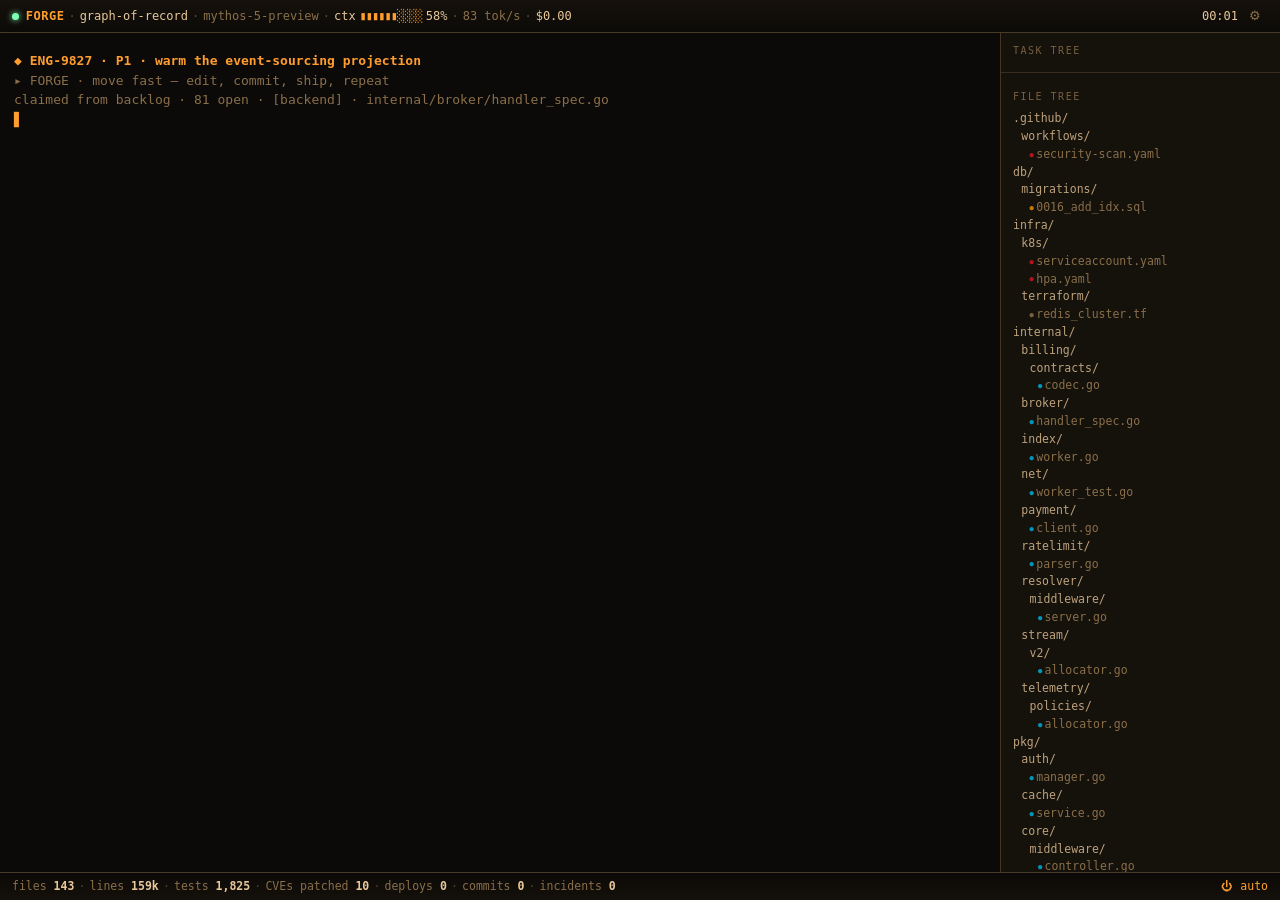
==== commit aad49da7: "feat(performer): advance one complete animation per keypress Performer mode released a single atomic" ====
--- a/index.html
+++ b/index.html
@@ -3811,6 +3811,28 @@
   pending=stream.next().value; nextAt=logicalNow+waitOf(pending);
   checkDrama();
 }
+// a "beat" is one complete animation: a header event plus the continuation events that finish
+// its visual unit (a tool call + its output/diff/snippet/counter, an overlay step, a line).
+// beat-starts introduce a new unit; clear/wait/thinking are glue that pull the following start
+// into the same beat so a keypress never strands on an invisible or half-finished animation.
+function isBeatStart(ev){
+  switch(ev.kind){
+    case 'tool': case 'phase': case 'task': case 'ov': case 'line': return true;
+    default: return false;   // output diff snippet filehl counter → continuations
+  }
+}
+// emit one whole beat; returns events emitted. Bounded by MAX_PER_FRAME so a giant run can't dump.
+function emitBeat(){
+  if(!pending)return 0;
+  let n=0;
+  for(;;){
+    const glue=pending.kind==='clear'||pending.kind==='wait'||pending.kind==='thinking';
+    emitOne(); n++;
+    if(!pending||n>=MAX_PER_FRAME)break;
+    if(isBeatStart(pending)&&!glue)break;
+  }
+  return n;
+}
 function checkDrama(){
   if(overlayActive||dramaQ.length)return;
   // context compaction (condition-driven): only when the window is genuinely near-full (like real auto-compact),
@@ -3858,11 +3880,14 @@
   // engine
   if(!paused && !bossActive){
     if(mode==='auto'){ logicalNow+=dt*speed; pumpAuto(); }
-    else { // performer: release ≥1 event/25ms, frame-rate independent, capped per frame so a mash never dumps
+    else { // performer: each keypress queues one beat (a complete animation). Release queued beats at
+           // a steady rate, frame-rate independent, capped per frame so a mash never dumps the stream.
       if(releaseTokens>0){
-        const budget=Math.min(Math.floor((ts-lastRelease)/25),MAX_PER_FRAME);
-        const n=Math.min(budget,releaseTokens);
-        if(n>0){ for(let i=0;i<n;i++){ releaseTokens--; emitOne(); } lastRelease=ts; }
+        let beats=Math.min(Math.floor((ts-lastRelease)/25),releaseTokens), events=0;
+        if(beats>0){
+          for(let i=0;i<beats&&events<MAX_PER_FRAME;i++){ releaseTokens--; events+=emitBeat(); }
+          lastRelease=ts;
+        }
       } else { lastRelease=ts; }
     }
   }
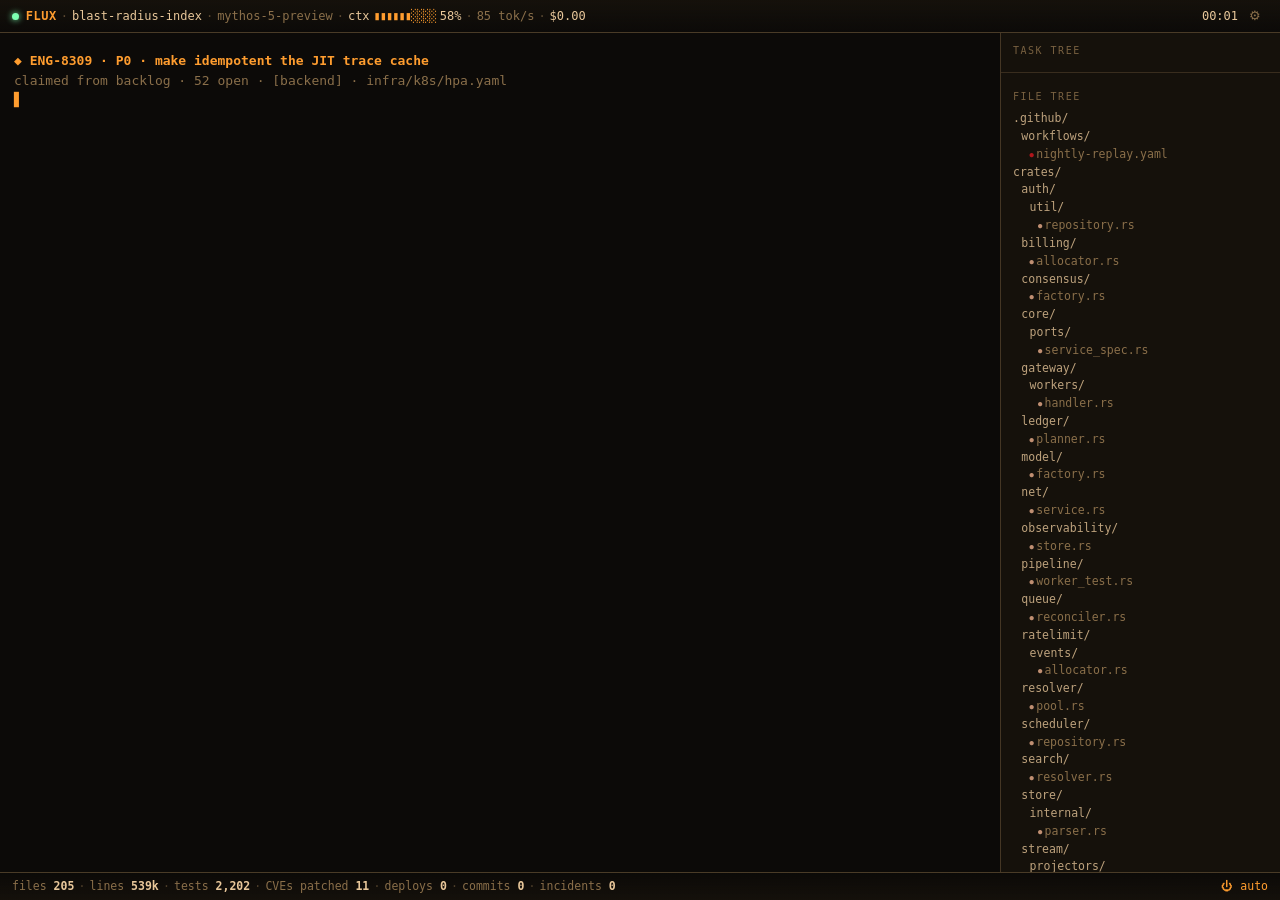
==== commit 214f4e59: "feat(pwa): make installable as a browser app Add web app manifest, service worker, and PNG icons so " ====
--- a/index.html
+++ b/index.html
@@ -26,6 +26,16 @@
 <meta name="twitter:image" content="https://davidveksler.github.io/potemkin-pipeline/assets/og.png">
 <meta name="theme-color" content="#0c0a08">
 <link rel="icon" href="data:image/svg+xml,%3Csvg xmlns='http://www.w3.org/2000/svg' viewBox='0 0 16 16'%3E%3Crect width='16' height='16' fill='%230c0a08'/%3E%3Ctext x='8' y='12.5' font-size='13' font-weight='700' text-anchor='middle' fill='%23ff9d2f' font-family='monospace'%3EH%3C/text%3E%3C/svg%3E">
+
+<!-- PWA / installable web app -->
+<link rel="manifest" href="manifest.webmanifest">
+<link rel="apple-touch-icon" href="apple-touch-icon.png">
+<meta name="mobile-web-app-capable" content="yes">
+<meta name="apple-mobile-web-app-capable" content="yes">
+<meta name="apple-mobile-web-app-status-bar-style" content="black-translucent">
+<meta name="apple-mobile-web-app-title" content="HYPERION">
+<meta name="application-name" content="HYPERION">
+
 <style>
 /* ============================== THEME TOKENS ============================== */
 :root, [data-theme="amber"]{
@@ -798,6 +808,13 @@
 <div id="toast"></div>
 
 <script>
+/* Register the service worker for installable-PWA + offline support.
+   No-op over file:// (where SWs are unavailable) — keeps raw-file use working. */
+if ("serviceWorker" in navigator && location.protocol.startsWith("http")) {
+  addEventListener("load", () => navigator.serviceWorker.register("sw.js").catch(() => {}));
+}
+</script>
+<script>
 "use strict";
 (function(){
 /* ====================================================================== */
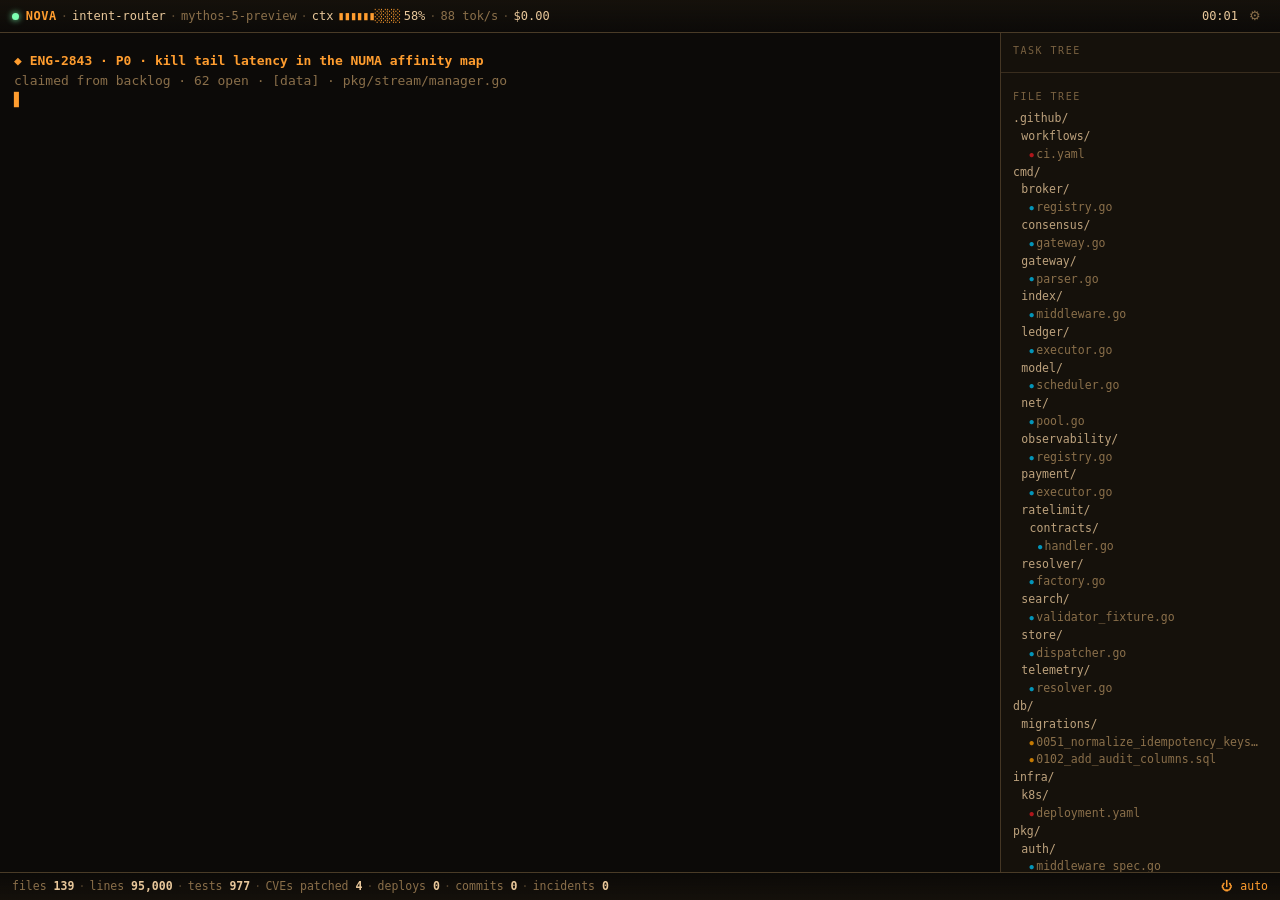
==== commit a0af478d: "feat(title): sync document.title with on-screen header identity The tab title was a static tagline; " ====
--- a/index.html
+++ b/index.html
@@ -4354,6 +4354,7 @@
   document.body.classList.toggle('reduce',reduceFlash);
   document.body.classList.toggle('paused',paused);
   hAgent.textContent=cfg.agent; hProj.textContent=cfg.project; hModel.textContent=cfg.model;
+  document.title=cfg.agent+' · '+cfg.project+' · '+cfg.model;  // match the on-screen header identity
   if(cfg.vibe&&VIBES[cfg.vibe]){ hVibe.textContent=VIBES[cfg.vibe].label||cfg.vibe; hVibe.dataset.vibe=cfg.vibe; hVibe.hidden=false; }  // persistent badge that a vibe is active
   cacheAccent();
   FILES=genFiles();
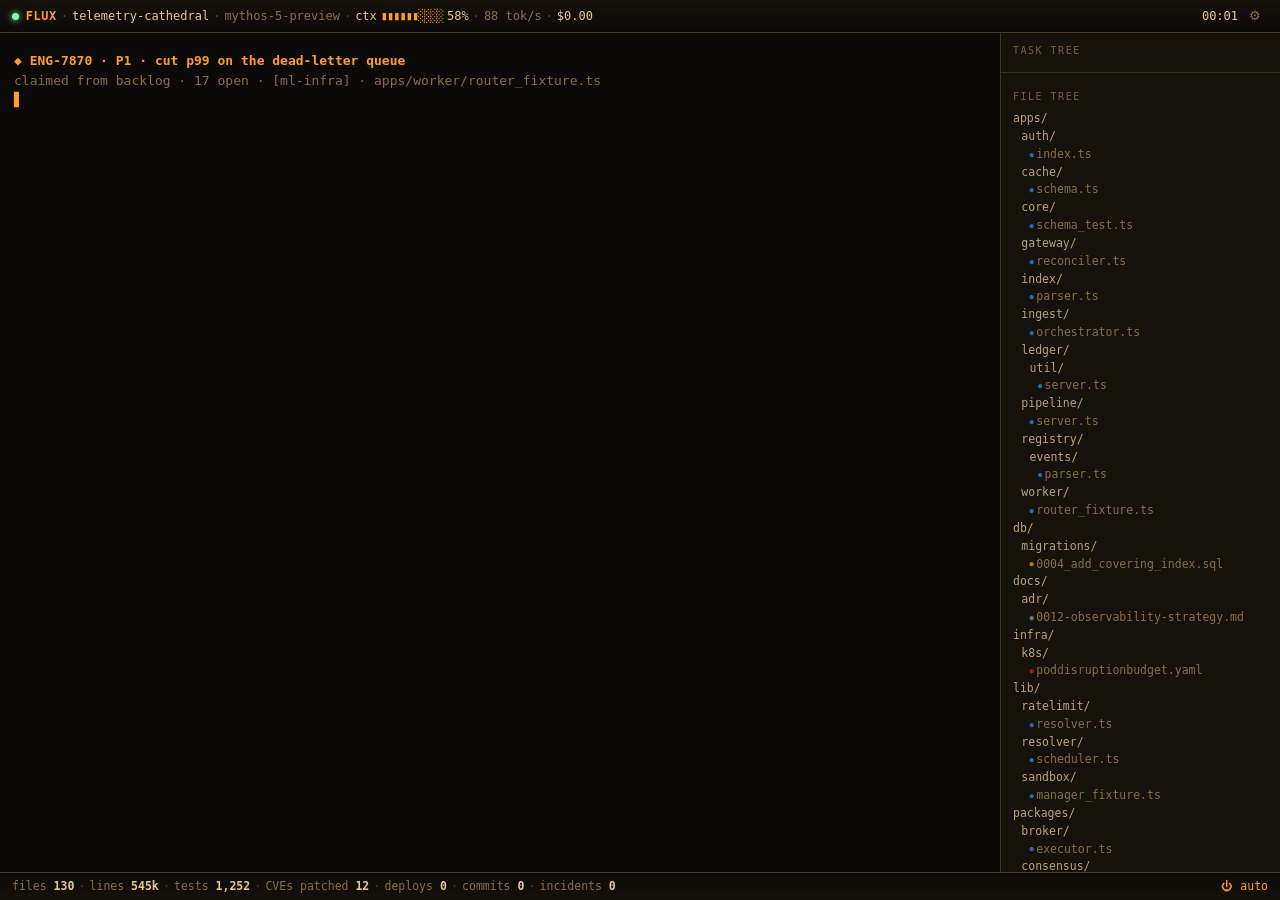
==== commit fde39ddc: "chore(title): match static <title> to the header placeholder identity Replace the tagline title with" ====
--- a/index.html
+++ b/index.html
@@ -4,7 +4,7 @@
 <meta charset="utf-8">
 <meta name="viewport" content="width=device-width, initial-scale=1, viewport-fit=cover">
 <meta name="color-scheme" content="dark">
-<title>HYPERION — the AI agent that looks busy and ships nothing</title>
+<title>HYPERION · core-platform · mythos-5-preview</title>
 <meta name="description" content="A faux-autonomous coding agent that performs furious productivity — streaming logs, task trees, boss-key dramas — and deploys absolutely nothing. A screensaver for the AI hype era.">
 <link rel="canonical" href="https://davidveksler.github.io/potemkin-pipeline/">
 
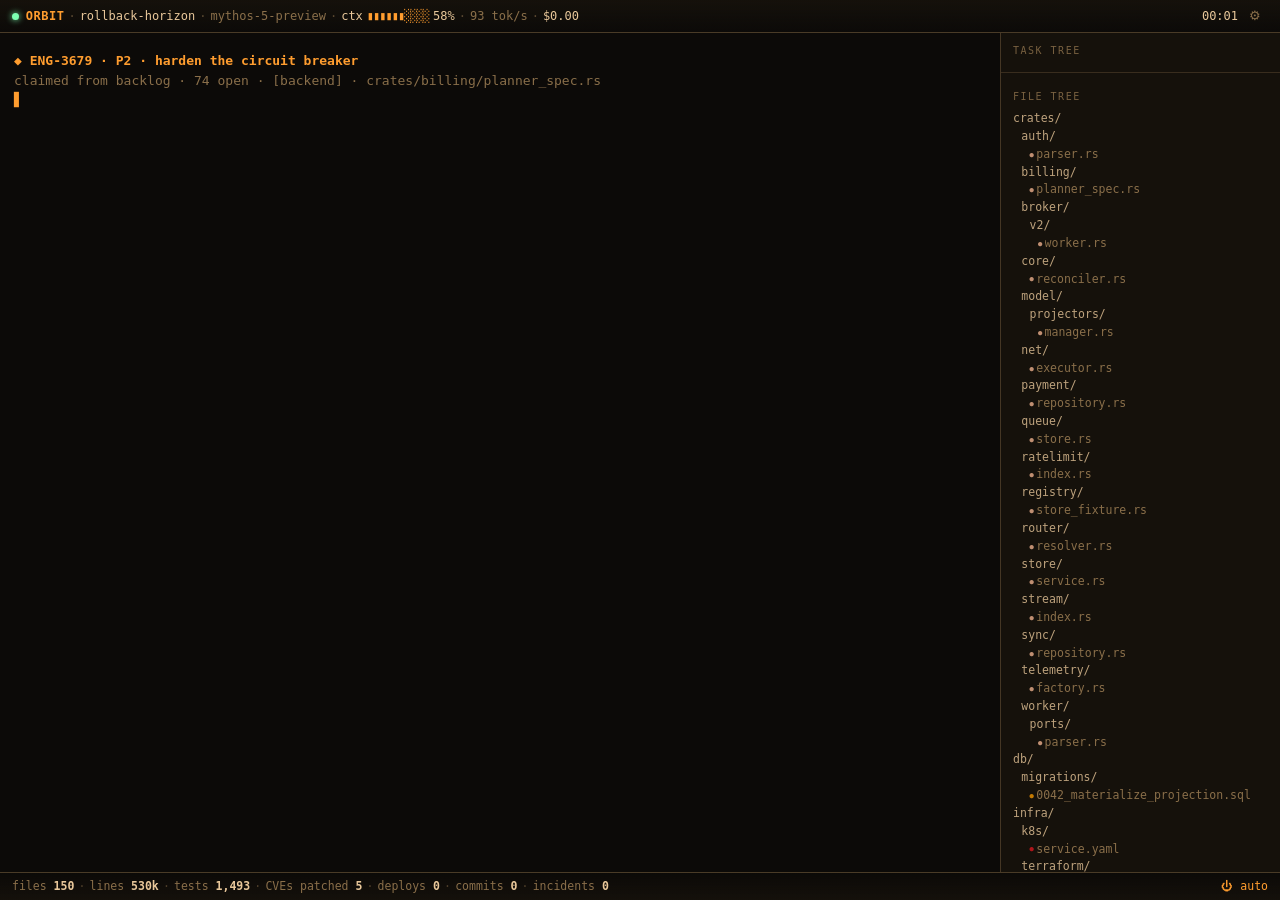
==== commit 384ccdae: "fix(deep-work): retire the on-the-nose "eliminate tech debt permanently" goal Replace with "Burning " ====
--- a/index.html
+++ b/index.html
@@ -3657,7 +3657,7 @@
   {label:'Rewriting the hot path in Rust',unit:'crates',lo:60,hi:600},
   {label:'Distilling the model to int4',unit:'tensors',lo:2000,hi:24000},
   {label:'Documenting every public symbol',unit:'symbols',lo:8000,hi:90000},
-  {label:'Eliminating all technical debt, permanently',unit:'TODOs',lo:3000,hi:40000},
+  {label:'Burning down the tech-debt backlog',unit:'TODOs',lo:3000,hi:40000},
 ];
 function* dDeepWork(){
   while(idleActive){
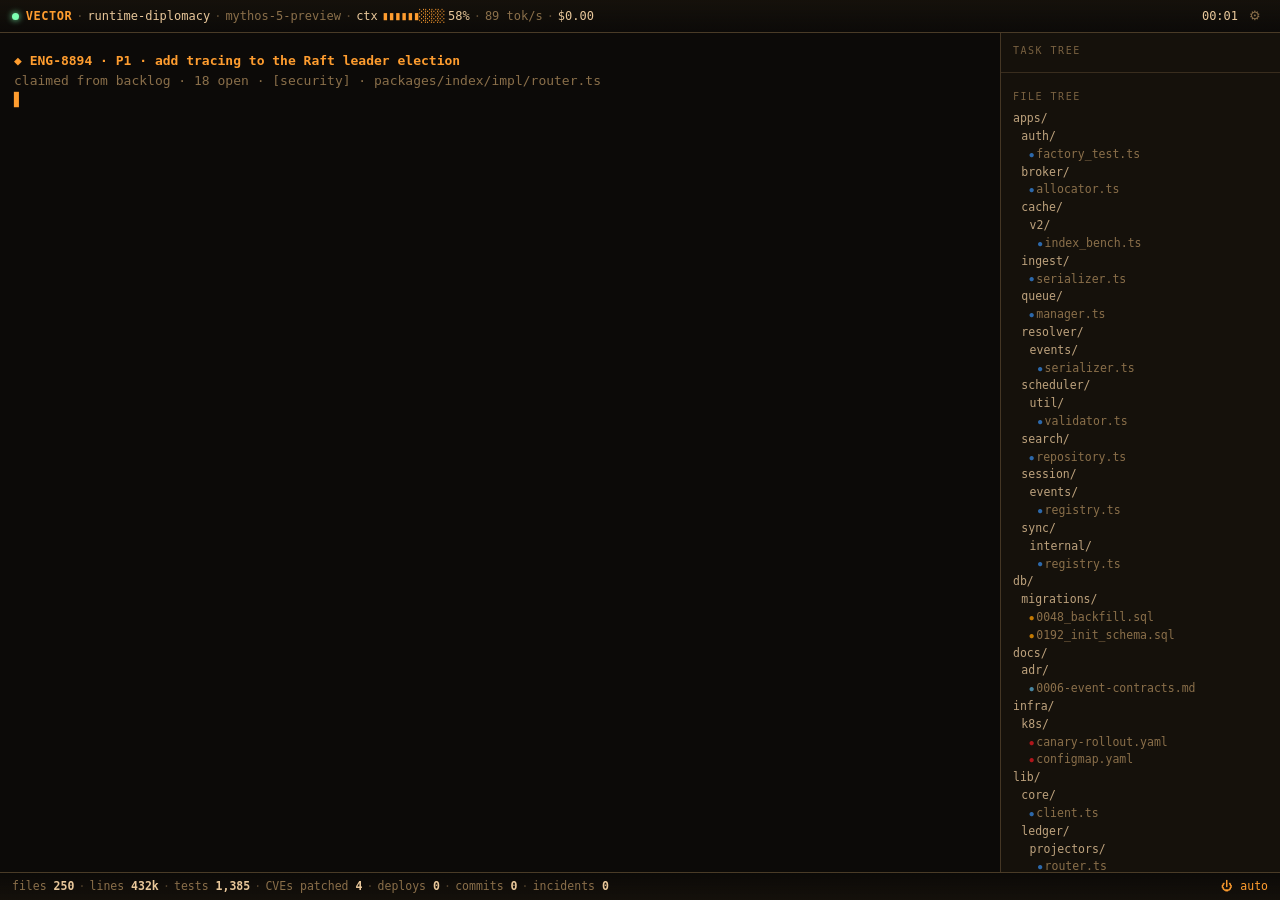
==== commit d20995d1: "feat(dramas): six new scenes — trainrun, radar, geo failover, CI matrix, cloudbill, migration Four n" ====
--- a/index.html
+++ b/index.html
@@ -277,6 +277,22 @@
 #ovbox[data-variant=git] .ovtitle{color:color-mix(in srgb,var(--accent) 55%,var(--ok) 45%)}
 #ovbox[data-variant=incident]{border-color:color-mix(in srgb,var(--err) 70%,transparent)}
 #ovbox[data-variant=incident] .ovtitle{color:var(--err)}
+/* SEV-1 reveal: the box shakes once when a routine box is retitled into an incident */
+body:not(.reduce) #ovbox.shake{animation:ovshake .45s ease}
+@keyframes ovshake{
+  0%,100%{transform:translate(-50%,-50%)}
+  20%{transform:translate(calc(-50% - 8px),-50%)}
+  40%{transform:translate(calc(-50% + 7px),-50%)}
+  60%{transform:translate(calc(-50% - 4px),-50%)}
+  80%{transform:translate(calc(-50% + 2px),-50%)}
+}
+/* one big number the box updates in place (spend meter, row count) */
+#ovbox .ovstat{margin-top:10px; font-size:24px; font-weight:800; letter-spacing:.5px; color:var(--dim);
+  font-variant-numeric:tabular-nums; text-align:center; transition:color .3s ease}
+#ovbox .ovstat[data-tone=warn]{color:var(--warn)}
+#ovbox .ovstat[data-tone=err]{color:var(--err)}
+body:not(.reduce) #ovbox .ovstat[data-tone=err]{animation:budgetpulse 1s ease-in-out infinite}
+#ovbox .ovstat[data-tone=ok]{color:var(--ok)}
 #mxcanvas{position:absolute; inset:0; width:100%; height:100%; background:rgba(0,0,0,.55)}
 body:not(.reduce) #overlay.fadein{animation:ovfade .35s ease}
 @keyframes ovfade{from{opacity:0}to{opacity:1}}
@@ -644,6 +660,66 @@
 .pgr-row[data-state=sync]{border-color:color-mix(in srgb,var(--warn) 35%,transparent)}
 .pgr-row[data-state=sync] .pgr-st{color:var(--warn)} .pgr-row[data-state=sync] .pgr-lag{color:var(--warn)}
 .pgr-cap{font-size:11px; color:var(--dim); text-align:center}
+/* training run (tensorboard) : live loss curve */
+#appwin[data-tool=trainrun]{width:min(760px,94vw)}
+.appbody.tb{display:flex; flex-direction:column; gap:9px}
+.tb-head{display:flex; align-items:baseline; gap:10px}
+.tb-ht{font-size:11px; color:var(--accent); font-weight:700; letter-spacing:.5px}
+.tb-step{margin-left:auto; font-size:11px; color:var(--fg); font-variant-numeric:tabular-nums}
+.tb-stats{display:grid; grid-template-columns:repeat(4,1fr); gap:8px}
+.tb-s{border:1px solid color-mix(in srgb,var(--dim) 28%,transparent); border-radius:6px; padding:5px 8px; background:color-mix(in srgb,var(--bg) 40%,transparent)}
+.tb-t{display:block; font-size:8.5px; color:var(--dim); text-transform:uppercase; letter-spacing:.5px}
+.tb-v{font-size:14px; font-weight:700; color:var(--ok); font-variant-numeric:tabular-nums; transition:color .3s ease}
+.tb-v[data-lvl=hi]{color:var(--err)}
+.tb-cv{width:100%; height:150px; display:block; border-radius:4px; border:1px solid color-mix(in srgb,var(--dim) 22%,transparent)}
+.tb-cap{font-size:11px; color:var(--dim); text-align:center}
+/* service radar (rotating sweep) */
+#appwin[data-tool=radar]{width:min(560px,94vw)}
+.appbody.rd{display:flex; flex-direction:column; gap:9px}
+.rd-head{display:flex; align-items:baseline; gap:10px}
+.rd-ht{font-size:11px; color:var(--accent); font-weight:700; letter-spacing:.5px}
+.rd-cnt{margin-left:auto; font-size:12px; color:var(--ok); font-weight:700; font-variant-numeric:tabular-nums}
+.rd-cv{width:100%; height:280px; display:block; border-radius:6px; background:color-mix(in srgb,#000 35%,var(--rail))}
+.rd-cap{font-size:11px; color:var(--dim); text-align:center}
+/* global traffic map (region failover) — rides on the .am threat-map layout */
+.appbody.geo .am-v{color:var(--ok)}
+.geo-arc{fill:none; stroke:var(--ok); stroke-width:.8; stroke-linecap:round; vector-effect:non-scaling-stroke; stroke-dasharray:4 18; opacity:.9}
+body:not(.reduce) .geo-arc{animation:amflow 1.4s linear infinite}
+.geo-arc.bg{stroke-dasharray:none; opacity:.22; stroke-width:.5; animation:none}
+.geo-arc.alt{stroke:var(--accent); opacity:0}
+.geo-arc.alt.bg{opacity:0}
+.geo-arc[data-state=down]{stroke:var(--err)}
+.geo-arc[data-state=off]{opacity:.05; animation:none}
+.geo-arc.alt[data-state=on]{opacity:.9}
+.geo-arc.alt.bg[data-state=on]{opacity:.22}
+.geo-dc[data-state=standby] .geo-dring{stroke:var(--dim); animation:none} .geo-dc[data-state=standby] .geo-ddot{fill:var(--dim)}
+.geo-src{fill:color-mix(in srgb,var(--fg) 55%,transparent)}
+.geo-dring{fill:none; stroke:var(--ok); stroke-width:.6; vector-effect:non-scaling-stroke}
+body:not(.reduce) .geo-dring{animation:ampulse 1.8s ease-in-out infinite}
+.geo-ddot{fill:var(--ok)}
+.geo-dlbl{fill:var(--dim); font-size:3.4px; font-family:inherit}
+.geo-dc[data-state=down] .geo-dring{stroke:var(--err)} .geo-dc[data-state=down] .geo-ddot{fill:var(--err)}
+.geo-dc[data-state=drained] .geo-dring{stroke:var(--dim); animation:none} .geo-dc[data-state=drained] .geo-ddot{fill:var(--dim)}
+.geo-dc[data-state=hot] .geo-dring{stroke:var(--accent)} .geo-dc[data-state=hot] .geo-ddot{fill:var(--accent)}
+/* CI test-matrix wall */
+#appwin[data-tool=cimatrix]{width:min(680px,94vw)}
+.appbody.cim{display:flex; flex-direction:column; gap:10px}
+.cim-head{display:flex; align-items:baseline; gap:10px}
+.cim-ht{font-size:11px; color:var(--accent); font-weight:700; letter-spacing:.5px}
+.cim-n{margin-left:auto; font-size:12px; color:var(--ok); font-weight:700; font-variant-numeric:tabular-nums}
+.cim-grid{display:grid; grid-template-columns:11ch repeat(var(--cols,8),1fr); gap:5px; align-items:center}
+.cim-lbl{font-size:9px; color:var(--dim); white-space:nowrap; overflow:hidden; text-overflow:ellipsis}
+.cim-c{aspect-ratio:1.7; border-radius:3px; display:flex; align-items:center; justify-content:center;
+  font-size:8px; color:color-mix(in srgb,var(--dim) 80%,transparent);
+  background:color-mix(in srgb,var(--dim) 10%,transparent); border:1px solid color-mix(in srgb,var(--dim) 22%,transparent);
+  transition:background .3s ease,border-color .3s ease,color .3s ease}
+.cim-c[data-state=run]{border-color:var(--accent); color:var(--accent); background:color-mix(in srgb,var(--accent) 12%,transparent)}
+body:not(.reduce) .cim-c[data-state=run]{animation:cimpulse 1s ease-in-out infinite}
+@keyframes cimpulse{0%,100%{opacity:.55}50%{opacity:1}}
+.cim-c[data-state=pass]{border-color:color-mix(in srgb,var(--ok) 55%,transparent); background:color-mix(in srgb,var(--ok) 26%,transparent); color:var(--ok); animation:none}
+.cim-c[data-state=fail]{border-color:var(--err); background:color-mix(in srgb,var(--err) 30%,transparent); color:#fff}
+body:not(.reduce) .cim-c[data-state=fail]{animation:gpf 1.1s ease-in-out infinite}
+.cim-cap{font-size:11px; color:var(--dim); text-align:center; white-space:nowrap; overflow:hidden; text-overflow:ellipsis}
 /* latency heatmap (scrolling) */
 #appwin[data-tool=heatmap],#appwin[data-tool=cpuheat],#appwin[data-tool=thermal]{width:min(760px,94vw)}
 .appbody.heat{display:flex; flex-direction:column; gap:8px}
@@ -1497,7 +1573,14 @@
       if(!ovBox)return; ovBox.querySelector('.ovbody').appendChild(el('obl tone-'+(ev.tone||'fg'),ev.text)); break;
     }
     case 'retitle':{   // escalate the open box in place (e.g. a calm cleanup box turning red) — no second #ovbox
-      if(!ovBox)return; ovBox.querySelector('.ovtitle').textContent=ev.title; if(ev.variant)ovBox.dataset.variant=ev.variant; break;
+      if(!ovBox)return; ovBox.querySelector('.ovtitle').textContent=ev.title; if(ev.variant)ovBox.dataset.variant=ev.variant;
+      if(ev.variant==='incident'){ overlay.classList.add('anomaly'); if(!reduceFlash){ ovBox.classList.remove('shake'); void ovBox.offsetWidth; ovBox.classList.add('shake'); } }
+      break;
+    }
+    case 'boxstat':{   // one big number the box updates in place (spend meter, row count) — boxline appends, this overwrites
+      if(!ovBox)return;
+      let s=ovBox.querySelector('.ovstat'); if(!s){ s=el('ovstat'); ovBox.appendChild(s); }
+      s.textContent=ev.text; if(ev.tone)s.dataset.tone=ev.tone; break;
     }
     case 'bar':{
       if(!ovBox)return;
@@ -2089,6 +2172,171 @@
   const cap=el('mesh-cap','7 services · mTLS · '+grp(ri(2000,9000))+' req/s'); cap.dataset.k='cap'; body.appendChild(cap);
 }
 
+/* --- training run (tensorboard) : a live loss curve that SPIKES, visibly REWINDS to a checkpoint, and resumes --- */
+function themeCol(v){ return getComputedStyle(document.documentElement).getPropertyValue(v).trim(); }
+function buildTrain(body,ev){
+  body.classList.add('tb');
+  const head=el('tb-head'); head.appendChild(spn('tb-ht','TRAINING · '+ev.run+' · '+ev.model));
+  const st=spn('tb-step','step —'); st.dataset.k='step'; head.appendChild(st); body.appendChild(head);
+  const stats=el('tb-stats'), tiles={};
+  [['loss','loss'],['grad norm','grad'],['lr','lr'],['tok/s','tok']].forEach(([t,k])=>{
+    const s=el('tb-s'); s.appendChild(spn('tb-t',t)); const v=spn('tb-v','—'); v.dataset.k=k; s.appendChild(v); stats.appendChild(s); tiles[k]=v;
+  });
+  tiles.lr.textContent=pick(['3.0e-4','2.4e-4','1.8e-4','6.0e-5']);
+  body.appendChild(stats);
+  const cv=document.createElement('canvas'); cv.className='tb-cv'; body.appendChild(cv);
+  const cap=el('tb-cap','loss on trend · checkpoint every 1k steps'); cap.dataset.k='cap'; body.appendChild(cap);
+  liveState={kind:'train',last:0,cv,ctx:null,pts:[],max:150,ph:'train',loss:U(2.0,2.7),floor:U(1.05,1.3),step:ri(28000,90000),spikeAt:-1,rewindTo:-1,tiles,stEl:st,
+    cols:{ok:themeCol('--ok'),err:themeCol('--err'),acc:themeCol('--accent'),dim:themeCol('--dim')},
+    tick(ts){ if(ts-this.last<160)return; this.last=ts;
+      if(!this.ctx||this.cv.width===0){ this.cv.width=this.cv.clientWidth||680; this.cv.height=this.cv.clientHeight||150; this.ctx=this.cv.getContext('2d'); this.max=Math.max(70,(this.cv.width/5)|0); }
+      if(this.ph==='rewind'){                                              // the curve retracts right-to-left — the run is being rolled back
+        for(let i=0;i<4&&this.pts.length>this.rewindTo;i++){ this.pts.pop(); this.step-=24; }
+        if(this.pts.length<=this.rewindTo){ this.ph='train'; this.loss=this.pts[this.pts.length-1]||this.loss; }
+      } else {
+        if(this.ph==='spike') this.loss=this.loss>=8.2?7.4+Math.random()*1.8:this.loss*(1.08+Math.random()*0.14);   // divergence: compounding, ugly; thrashes near the top instead of flatlining
+        else this.loss=Math.max(this.floor,this.loss-(this.loss-this.floor)*0.014+(Math.random()-0.5)*0.03);
+        this.pts.push(this.loss); this.step+=8+((Math.random()*8)|0);
+        while(this.pts.length>this.max){ this.pts.shift(); if(this.spikeAt>=0)this.spikeAt--; }
+      }
+      this.paint(); this.hud();
+    },
+    hud(){ const sp=this.ph==='spike';
+      this.stEl.textContent='step '+grp(this.step);
+      this.tiles.loss.textContent=this.loss.toFixed(3); this.tiles.loss.dataset.lvl=sp?'hi':'';
+      const gn=sp?this.loss*(90+Math.random()*180):0.6+Math.random()*0.7;
+      this.tiles.grad.textContent=gn>=10?grp(gn):gn.toFixed(2); this.tiles.grad.dataset.lvl=sp?'hi':'';
+      this.tiles.tok.textContent=this.ph==='rewind'?'—':compactNum(38000+Math.random()*6000);
+    },
+    paint(){ const x=this.ctx,W=this.cv.width,H=this.cv.height; x.clearRect(0,0,W,H);
+      x.strokeStyle=this.cols.dim; x.globalAlpha=0.25;
+      for(let i=1;i<4;i++){ x.beginPath(); x.moveTo(0,H*i/4); x.lineTo(W,H*i/4); x.stroke(); }
+      x.globalAlpha=1;
+      if(this.pts.length<2)return;
+      let lo=Infinity,hi=-Infinity; this.pts.forEach(v=>{ if(v<lo)lo=v; if(v>hi)hi=v; });
+      const pad=(hi-lo)*0.15+0.02; lo-=pad; hi+=pad;
+      const px=i=>i/(this.max-1)*W, py=v=>H-(v-lo)/(hi-lo)*H;
+      x.beginPath(); x.moveTo(px(0),py(this.pts[0]));
+      for(let i=1;i<this.pts.length;i++) x.lineTo(px(i),py(this.pts[i]));
+      x.strokeStyle=this.ph==='spike'?this.cols.err:this.cols.ok; x.lineWidth=1.6; x.stroke();
+      x.lineTo(px(this.pts.length-1),H); x.lineTo(px(0),H); x.closePath();
+      x.globalAlpha=0.12; x.fillStyle=this.ph==='spike'?this.cols.err:this.cols.ok; x.fill(); x.globalAlpha=1; x.lineWidth=1;
+      if(this.spikeAt>=0&&this.spikeAt<this.pts.length){                    // dashed marker where the run went wrong
+        x.strokeStyle=this.cols.err; x.setLineDash([3,4]); x.globalAlpha=0.6;
+        x.beginPath(); x.moveTo(px(this.spikeAt),0); x.lineTo(px(this.spikeAt),H); x.stroke();
+        x.setLineDash([]); x.globalAlpha=1;
+      }
+    },
+    phase(p){
+      if(p==='spike'){ this.ph='spike'; this.spikeAt=this.pts.length; }
+      else if(p==='rewind'){ this.ph='rewind'; this.rewindTo=Math.max(4,this.spikeAt-6); }
+      else if(p==='recover'){ if(this.ph!=='rewind')this.ph='train'; this.spikeAt=-1; }
+    }
+  };
+}
+/* --- service radar : a rotating sweep over the service catalog; blips glow as the beam passes --- */
+function radarBlips(){
+  const names=shuffle(['api','auth','billing','search','ingest','cache','ledger','mesh-gw','worker','cron']).slice(0,ri(6,8));
+  return names.map(n=>({n,a:U(0,6.283),r:U(0.25,0.9)}));
+}
+function buildRadar(body,ev){
+  body.classList.add('rd');
+  const head=el('rd-head'); head.appendChild(spn('rd-ht','SERVICE RADAR · consul catalog'));
+  const cnt=spn('rd-cnt',ev.blips.length+' registered'); cnt.dataset.k='cnt'; head.appendChild(cnt); body.appendChild(head);
+  const cv=document.createElement('canvas'); cv.className='rd-cv'; body.appendChild(cv);
+  const cap=el('rd-cap','sweeping the mesh · all heartbeats green'); cap.dataset.k='cap'; body.appendChild(cap);
+  liveState={kind:'radar',last:0,cv,ctx:null,ang:0,blips:ev.blips.map(b=>({n:b.n,a:b.a,r:b.r,bright:0})),rogue:null,
+    cols:{ok:themeCol('--ok'),err:themeCol('--err'),acc:themeCol('--accent'),dim:themeCol('--dim')},
+    tick(ts){ if(ts-this.last<33)return; this.last=ts;
+      if(!this.ctx||this.cv.width===0){ this.cv.width=this.cv.clientWidth||500; this.cv.height=this.cv.clientHeight||280; this.ctx=this.cv.getContext('2d'); }
+      this.ang=(this.ang+(reduceMotion?0.016:0.05))%6.283;
+      const hit=b=>{ let d=this.ang-b.a; d-=Math.floor(d/6.283)*6.283; if(d<0.12)b.bright=1; else b.bright*=0.986; };
+      this.blips.forEach(hit);
+      if(this.rogue){ if(this.rogue.dying){ this.rogue.bright*=0.85; if(this.rogue.bright<0.02)this.rogue=null; } else { hit(this.rogue); this.rogue.bright=Math.max(this.rogue.bright,0.55); } }   // the villain smolders — never fades into the phosphor
+      this.paint();
+    },
+    paint(){ const x=this.ctx,W=this.cv.width,H=this.cv.height,cx=W/2,cy=H/2,R=Math.min(W,H)/2-8;
+      x.clearRect(0,0,W,H);
+      x.strokeStyle=this.cols.dim; x.globalAlpha=0.32;
+      [0.33,0.66,1].forEach(f=>{ x.beginPath(); x.arc(cx,cy,R*f,0,6.283); x.stroke(); });
+      x.beginPath(); x.moveTo(cx-R,cy); x.lineTo(cx+R,cy); x.moveTo(cx,cy-R); x.lineTo(cx,cy+R); x.stroke();
+      x.globalAlpha=1;
+      for(let i=0;i<26;i++){ const a=this.ang-i*0.022;                       // phosphor trail behind the beam
+        x.strokeStyle=this.cols.acc; x.globalAlpha=(1-i/26)*0.38;
+        x.beginPath(); x.moveTo(cx,cy); x.lineTo(cx+Math.cos(a)*R,cy+Math.sin(a)*R); x.stroke(); }
+      x.globalAlpha=1; x.font='8px ui-monospace,monospace';
+      const dot=(b,col,r0)=>{ if(b.bright<0.02)return;
+        const bx=cx+Math.cos(b.a)*b.r*R, by=cy+Math.sin(b.a)*b.r*R;
+        x.globalAlpha=Math.min(1,b.bright); x.fillStyle=col;
+        x.beginPath(); x.arc(bx,by,r0,0,6.283); x.fill();
+        if(b.bright>0.25) x.fillText(b.n,bx+6,by+3);
+        if(b.ring){ x.strokeStyle=col; x.setLineDash([3,3]); x.beginPath(); x.arc(bx,by,r0+6,0,6.283); x.stroke(); x.setLineDash([]); }
+        x.globalAlpha=1; };
+      this.blips.forEach(b=>dot(b,this.cols.ok,2.6));
+      if(this.rogue)dot(this.rogue,this.cols.err,3.4);
+    },
+    phase(p){
+      if(p==='rogue') this.rogue={n:'UNKNOWN',a:U(0,6.283),r:U(0.35,0.82),bright:1,ring:false,dying:false};
+      else if(p==='lock'&&this.rogue) this.rogue.ring=true;
+      else if(p==='purge'&&this.rogue) this.rogue.dying=true;
+    }
+  };
+}
+/* --- global traffic map (region failover) : reuses the threat-map landmass; arcs re-route live --- */
+function buildGeo(body,ev){
+  body.classList.add('am','geo');
+  const svg=svgEl('svg',{viewBox:'0 0 128 48',class:'am-map',preserveAspectRatio:'xMidYMid meet'});
+  const dg=svgEl('g',{class:'am-land'});
+  ATTACK_LAND.forEach((ranges,r)=>ranges.forEach(([a,b])=>{
+    for(let c=a;c<=b;c++){ const [x,y]=amXY(c,r); dg.appendChild(svgEl('circle',{cx:x,cy:y,r:0.6,class:'am-dot'})); }
+  }));
+  svg.appendChild(dg);
+  const [px,py]=amXY(ev.primary[0],ev.primary[1]), [qx,qy]=amXY(ev.secondary[0],ev.secondary[1]);
+  const ag=svgEl('g');
+  ev.sources.forEach((s,i)=>{
+    const [sx,sy]=amXY(s[0],s[1]);
+    const mk=(tx,ty,k,cls,delay)=>{
+      const dist=Math.hypot(tx-sx,ty-sy), mx=(sx+tx)/2, my=Math.min(sy,ty)-dist*0.42;
+      const d='M'+sx.toFixed(1)+' '+sy.toFixed(1)+' Q'+mx.toFixed(1)+' '+my.toFixed(1)+' '+tx.toFixed(1)+' '+ty.toFixed(1);
+      ag.appendChild(svgEl('path',{d:d,class:cls+' bg','data-k':k}));
+      const p=svgEl('path',{d:d,class:cls,'data-k':k}); p.style.animationDelay=delay; ag.appendChild(p);
+    };
+    mk(px,py,'ap','geo-arc',(i*0.19).toFixed(2)+'s');
+    mk(qx,qy,'as','geo-arc alt',(i*0.23).toFixed(2)+'s');
+    ag.appendChild(svgEl('circle',{cx:sx,cy:sy,r:1.1,class:'geo-src'}));
+  });
+  svg.appendChild(ag);
+  const dc=(x,y,k,name)=>{
+    const g=svgEl('g',{class:'geo-dc','data-k':k});
+    g.appendChild(svgEl('circle',{cx:x,cy:y,r:2.6,class:'geo-dring'}));
+    g.appendChild(svgEl('circle',{cx:x,cy:y,r:1.3,class:'geo-ddot'}));
+    const t=svgEl('text',{x:x,y:y-4.2,'text-anchor':'middle',class:'geo-dlbl'}); t.textContent=name;
+    g.appendChild(t); svg.appendChild(g);
+  };
+  dc(px,py,'tp',ev.pname); dc(qx,qy,'ts',ev.sname);
+  svg.querySelector('[data-k=ts]').dataset.state='standby';   // the failover DC sits dim until traffic arrives
+  body.appendChild(svg);
+  const st=el('am-stats');
+  function stat(t,k,v){ const s=el('am-s'); s.appendChild(spn('am-t',t)); const n=spn('am-v',v); n.dataset.k=k; s.appendChild(n); return s; }
+  st.appendChild(stat('ACTIVE','reg',ev.pname));
+  st.appendChild(stat('p50','p50',ri(28,44)+' ms'));
+  const cs=el('am-s am-grow'); const cap=spn('am-cap','anycast steering nominal'); cap.dataset.k='cap'; cs.appendChild(cap); st.appendChild(cs);
+  body.appendChild(st);
+}
+/* --- CI test-matrix wall : platforms × shards, a grid of lights that marches green --- */
+function buildCimatrix(body,ev){
+  body.classList.add('cim');
+  const N=ev.rows.length*ev.cols;
+  const head=el('cim-head'); head.appendChild(spn('cim-ht','TEST MATRIX · '+ev.rows.length+' platforms × '+ev.cols+' shards'));
+  const n=spn('cim-n','0/'+N); n.dataset.k='n'; head.appendChild(n); body.appendChild(head);
+  const grid=el('cim-grid'); grid.style.setProperty('--cols',ev.cols);
+  ev.rows.forEach((r,ri_)=>{
+    grid.appendChild(el('cim-lbl',r));
+    for(let c=0;c<ev.cols;c++){ const cell=el('cim-c',''+c); cell.dataset.k='c'+(ri_*ev.cols+c); cell.dataset.state='pending'; grid.appendChild(cell); }
+  });
+  body.appendChild(grid);
+  const cap=el('cim-cap','queueing runners…'); cap.dataset.k='cap'; body.appendChild(cap);
+}
 /* --- kafka consumer-group lag : a bar-per-partition live ticker (spike localizes to a few partitions) --- */
 const KAFKA_PARTS=12;
 function buildKafka(body,ev){
@@ -2800,6 +3048,85 @@
   yield CNT('incidents',1);
   yield OV('close',{wait:U(900,1500)});
 }
+// third sibling: a runaway-spend feedback loop. the live dollar counter IS the drama (IDEAS ⭐ cloudbill).
+function* dCloudBill(){
+  yield OV('open',{type:'box'});
+  yield OV('box',{title:'⛁ autoscaling · tuning HPA target',variant:'context',wait:U(200,400)});  // routine knob-turn, like the cleanup box
+  yield TOOL('Edit','infra/k8s/hpa.yaml');
+  yield DIFF('-','targetCPUUtilizationPercentage: 65',{wait:U(80,160)});
+  yield DIFF('+','targetCPUUtilizationPercentage: 40   # headroom for the launch',{wait:U(80,160)});
+  yield OV('boxline',{text:'applied · watching replicas settle',tone:'dim',wait:U(400,700)});
+  yield OV('boxstat',{text:'spend  $12/hr',tone:'dim',wait:U(500,900)});
+  // the counter climbs like a slot machine while the agent calmly tunes something unrelated
+  const seq=[14,19,31,55,92,160,340,780,1400,2600,4800,9200];
+  const chat={2:'replicas 6 → 11 · CPU% falling, good',5:'hm — 40 nodes? the launch must be going well',8:'tuning the readiness probe while this settles'};
+  for(let i=0;i<seq.length;i++){
+    yield OV('boxstat',{text:'spend  $'+grp(seq[i])+'/hr',tone:i>6?'err':i>3?'warn':'dim',wait:U(260,520)});
+    if(chat[i]) yield L(chat[i],'dim',{wait:U(300,600)});
+  }
+  yield THINK();
+  yield L('wait.','warn',{wait:U(600,1100)});
+  beep('alert');
+  yield L('every scale-up lowers CPU% — which triggers another scale-up. the HPA and the cluster-autoscaler are feeding each other','err',{wait:U(1000,1700)});
+  yield OV('retitle',{title:'⛔ RUNAWAY SPEND · autoscaler feedback loop',variant:'incident',wait:U(250,500)});
+  yield OV('boxline',{text:ri(280,520)+' nodes · '+grp(ri(2000,9000))+' vCPUs · $9,200/hr and climbing',tone:'err',wait:U(500,900)});
+  yield TOOL('Bash','kubectl delete hpa api && kubectl scale deploy/api --replicas=12');
+  const steps=['cordoning surplus nodes','draining '+ri(260,500)+' nodes','terminating the spot fleet','spend falling'];
+  for(let i=0;i<steps.length;i++) yield OV('bar',{frac:(i+1)/steps.length,label:steps[i],wait:U(300,600)});
+  for(const v of [3100,940,180,31,14]) yield OV('boxstat',{text:'spend  $'+grp(v)+'/hr',tone:v>500?'warn':'ok',wait:U(280,520)});
+  yield OV('boxline',{text:'burned $'+grp(ri(900,6200))+' in '+ri(9,26)+'m · min-replica floor + spend alert wired ✔',tone:'warn',wait:U(600,1100)});
+  beep('ok');
+  yield L('✔ loop broken — the bill is a rounding error again. filing it under "load testing"','ok',{wait:U(700,1200)});
+  yield CNT('incidents',1);
+  yield OV('close',{wait:U(900,1500)});
+}
+// the scariest screw-up: the migration SUCCEEDS. every check green, every row wrong (IDEAS ⭐ migration).
+function* dMigrate(){
+  const n=ri(2_400_000,12_000_000);
+  const S=pick([
+    {up:'0042_normalize_emails.sql',
+     probe:'SELECT count(*) FROM users WHERE email LIKE \'%+%\'', out:'0 rows   (was '+grp(ri(40000,220000))+')',
+     sus:'the plus-addressing fixtures should have failed.',
+     bug:'the "normalize" regex ate plus-addressing — user+tag@ became usertag@ on every row. logins for 3% of users just broke',
+     hid:'unique-constraint checks passed — the mangled emails are still unique. just wrong'},
+    {up:'0043_backfill_timestamps.sql',
+     probe:'SELECT max(created_at) FROM events', out:(4+ri(0,3))+' hours in the future',
+     sus:'the timezone round-trip test should have failed.',
+     bug:'the backfill wrote naive timestamps as UTC — every event this year is shifted by one timezone',
+     hid:'monotonicity checks passed — everything is shifted by the SAME few hours'},
+    {up:'0044_dedup_uuid_keys.sql',
+     probe:'SELECT count(*) FROM orders o JOIN legacy_orders l ON l.id=o.id', out:'0 rows   (was 1.2M)',
+     sus:'the legacy-join test should have failed.',
+     bug:'the dedup lowercased every UUID — joins against the mixed-case legacy table now silently miss',
+     hid:'row counts matched exactly — nothing was deleted, only quietly unlinked'},
+  ]);
+  yield OV('open',{type:'box'});
+  yield OV('box',{title:'⛁ MIGRATION · '+S.up,variant:'deploy',wait:U(200,400)});
+  yield TOOL('Bash','migrate up db/migrations/'+S.up);
+  const steps=['acquiring advisory lock','rewriting '+compactNum(n)+' rows','rebuilding indexes','verifying constraints'];
+  for(let i=0;i<steps.length;i++) yield OV('bar',{frac:(i+1)/steps.length,label:steps[i],wait:U(260,520)});
+  yield OV('boxline',{text:'✔ migration green · '+grp(n)+' rows · 0 errors · '+ri(24,90)+'s',tone:'ok',wait:U(400,800)});
+  yield OV('boxline',{text:'tests passing · dashboards nominal · closing the ticket',tone:'dim',wait:U(600,1100)});
+  yield WAIT(U(700,1200));
+  yield THINK();
+  yield L('tests are still passing. all of them. …'+S.sus,'warn',{wait:U(900,1600)});
+  beep('alert');
+  yield TOOL('Bash','psql -c "'+S.probe+'"');
+  yield OUT(S.out,'dim',{wait:U(400,800)});
+  yield L(S.bug,'err',{wait:U(1000,1700)});
+  yield OV('retitle',{title:'⛔ SEV-1 · SILENT DATA CORRUPTION',variant:'incident',wait:U(250,500)});
+  yield OV('boxline',{text:grp(n)+' rows corrupted · every check green · the success metrics hid it',tone:'err',wait:U(500,900)});
+  yield OV('boxline',{text:'⚠ '+S.hid,tone:'warn',wait:U(700,1200)});
+  yield THINK();
+  // no clean restore for corruption-in-place — rebuild from the event log and audit
+  const steps2=['snapshotting the corrupted table','replaying the event log','backfilling '+compactNum(n)+' rows','diffing checksums'];
+  for(let i=0;i<steps2.length;i++) yield OV('bar',{frac:(i+1)/steps2.length,label:steps2[i],wait:U(300,620)});
+  yield OV('boxline',{text:'rebuilt from the log · '+grp(ri(40,900))+' pre-log rows unrecoverable · integrity audit scheduled',tone:'warn',wait:U(500,900)});
+  yield OV('boxline',{text:'new rule: migrations ship with a data-shape assertion, not just a row count ✔',tone:'ok',wait:U(500,900)});
+  beep('ok');
+  yield CNT('incidents',1);
+  yield OV('close',{wait:U(900,1500)});
+}
 /* ---- boss-level: the agent pulls up an external tool's GUI ---- */
 function* dGrafana(){
   yield OV('app',{tool:'grafana',title:'Grafana · '+cfg.project+' / prod',url:'grafana.internal/d/'+hash(6)});
@@ -3454,6 +3781,131 @@
   beep('ok');
   yield L('✔ failover complete — new primary elected, every replica caught up, zero data lost','ok',{wait:U(1000,1600)});
   yield CNT('incidents',1);
+  yield WAIT(U(1200,1800));
+  yield OV('close',{wait:U(700,1100)});
+}
+function* dTrainRun(){
+  const run=pick(['sft-nightly','rlhf-stage2','pretrain-v4','distill-8b','finetune-evals'])+'-'+hash(4);
+  const model=pick(['8B','27B','70B','120B-MoE']);
+  yield OV('app',{tool:'trainrun',title:'tensorboard · '+run,url:'tb.internal/'+run,run,model});
+  yield L('▌ Checking on the training run — loss has been on trend all night','accent',{wait:U(800,1200)});
+  yield WAIT(U(2400,3200));
+  beep('alert');
+  yield OV('livefx',{phase:'spike'});
+  yield WAIT(U(1400,2000));
+  const gn=grp(ri(200,900));
+  yield OV('appstep',{k:'cap',text:'⚠ LOSS SPIKE — grad norm '+gn+' · run diverging'});
+  yield L('⚠ loss diverging — grad norm exploded to '+gn+', a bad batch slipped past the filter','err',{wait:U(1000,1600)});
+  yield THINK();
+  yield L(pick(['A corrupted shard in the data mix — the loss never lies.','LR came out of the warmup restart too hot.','One expert went NaN and the router collapsed onto it.']),'warn',{wait:U(900,1500)});
+  yield TOOL('Bash','ckpt restore '+run+' --steps -2000 && train resume --skip-shard '+ri(100,999));
+  yield OUT('rewinding optimizer state · restoring EMA weights · resharding the loader','dim',{burst:true});
+  yield OV('livefx',{phase:'rewind'});
+  yield WAIT(U(2200,3000));
+  yield OV('livefx',{phase:'recover'});
+  yield OV('appstep',{k:'cap',text:'✓ resumed from checkpoint · bad shard quarantined · loss back on trend'});
+  beep('ok');
+  yield L('✔ training recovered — rewound 2k steps and the curve never knew','ok',{wait:U(1000,1600)});
+  yield CNT('incidents',1);
+  yield WAIT(U(1600,2200));
+  yield OV('close',{wait:U(700,1100)});
+}
+function* dRadar(){
+  const blips=radarBlips();
+  yield OV('app',{tool:'radar',title:'service radar · mesh discovery',url:'consul.internal/ui/services',blips});
+  yield L('▌ Sweeping the service catalog — every heartbeat accounted for','accent',{wait:U(800,1200)});
+  yield WAIT(U(2800,3600));
+  beep('alert');
+  yield OV('livefx',{phase:'rogue'});
+  const ip='10.0.'+ri(2,99)+'.'+ri(2,250)+':'+pick(['8080','9090','50051']);
+  yield OV('appstep',{k:'cnt',text:blips.length+' registered · 1 UNKNOWN'});
+  yield OV('appstep',{k:'cap',text:'⚠ unregistered endpoint '+ip+' answering on the mesh — no mTLS cert'});
+  yield L('⚠ rogue blip on the radar — something is taking traffic that is not in the catalog','err',{wait:U(1000,1600)});
+  yield THINK();
+  yield L(pick(['Fingerprinting the endpoint — the TLS handshake says it is one of ours.','Tracing the pod owner… it is an orphaned canary from a deploy that never cleaned up.','Cross-checking the deploy log — that is last week’s canary, still alive, still serving.']),'warn',{wait:U(900,1500)});
+  yield OV('livefx',{phase:'lock'});
+  yield TOOL('Bash','kubectl delete pod canary-'+hash(5)+' && consul services deregister --id '+hash(6));
+  yield OUT('connections drained · pod reaped · catalog reconciled','dim',{burst:true});
+  yield WAIT(U(1400,2000));
+  yield OV('livefx',{phase:'purge'});
+  yield OV('appstep',{k:'cnt',text:blips.length+' registered'});
+  yield OV('appstep',{k:'cap',text:'✓ catalog clean — every blip accounted for'});
+  beep('ok');
+  yield L('✔ rogue endpoint reaped — the radar sweeps clean again','ok',{wait:U(1000,1500)});
+  yield CNT('incidents',1);
+  yield WAIT(U(1600,2200));
+  yield OV('close',{wait:U(700,1100)});
+}
+function* dGeoFail(){
+  const R=shuffle([['us-east-1',[16,7]],['eu-west-1',[33,4]],['ap-south-1',[46,9]]]);
+  const P=R[0], S=R[1];
+  const allSrc=[[10,5],[20,13],[36,11],[51,6],[57,15],[48,3],[24,10],[41,6]];
+  const sources=shuffle(allSrc.slice()).slice(0,ri(5,7));
+  yield OV('app',{tool:'geo',title:'global traffic · anycast steering',url:'edge.internal/traffic',sources,primary:P[1],secondary:S[1],pname:P[0],sname:S[0]});
+  yield L('▌ Pulling up the global traffic map — all lanes green','accent',{wait:U(800,1200)});
+  yield OV('appstep',{k:'cap',text:sources.length+' POPs → '+P[0]+' · anycast steering nominal'});
+  yield WAIT(U(2000,2800));
+  beep('alert');
+  yield OV('appstep',{k:'ap',state:'down'});
+  yield OV('appstep',{k:'tp',state:'down'});
+  yield OV('appstep',{k:'p50',text:grp(ri(1400,3200))+' ms'});
+  yield OV('appstep',{k:'cap',text:'⚠ '+P[0]+' brownout — upstream transit flapping · packet loss '+ri(18,42)+'%'});
+  yield L('⚠ '+P[0]+' browning out — BGP flaps upstream, health checks failing across 3 AZs','err',{wait:U(1000,1600)});
+  yield THINK();
+  yield L(pick(['Not waiting on the transit provider — evacuating the region.','Failover budget says go. Steering traffic before the SLO burns.','The region will come back. The error budget won’t.']),'warn',{wait:U(900,1500)});
+  yield TOOL('Bash','anycastctl steer --from '+P[0]+' --to '+S[0]+' --weight 100 --drain');
+  yield OUT('withdrawing routes from '+P[0]+' · advertising '+S[0]+' · draining sticky sessions','dim',{burst:true});
+  yield WAIT(U(1100,1600));
+  yield OV('appstep',{k:'ap',state:'off'});
+  yield OV('appstep',{k:'as',state:'on'});
+  yield OV('appstep',{k:'tp',state:'drained'});
+  yield OV('appstep',{k:'ts',state:'hot'});
+  yield OV('appstep',{k:'reg',text:S[0]});
+  yield OV('appstep',{k:'p50',text:ri(52,88)+' ms'});
+  yield OV('appstep',{k:'cap',text:'✓ evacuated to '+S[0]+' · p50 +'+ri(9,24)+'ms · 0 dropped requests'});
+  beep('ok');
+  yield L('✔ region evacuated — the planet rerouted and nobody refreshed twice','ok',{wait:U(1000,1600)});
+  yield CNT('incidents',1);
+  yield WAIT(U(1400,2000));
+  yield OV('close',{wait:U(700,1100)});
+}
+function* dCiMatrix(){
+  const rows=['ubuntu-22.04','ubuntu-24.04','macos-14','windows-2022','alpine-3.19'];
+  const C=8, N=rows.length*C;
+  yield OV('app',{tool:'cimatrix',title:'CI · test matrix · '+cfg.project,url:'ci.internal/matrix/'+ri(1000,9999),rows,cols:C});
+  yield L('▌ Fanning out the test matrix — '+N+' shards across '+rows.length+' platforms','accent',{wait:U(600,1000)});
+  const order=shuffle(Array.from({length:N},(_,i)=>i));
+  yield OV('appstep',{k:'cap',text:'runners spinning up…'});
+  for(const i of order) yield OV('appstep',{k:'c'+i,state:'run',wait:U(30,110)});
+  yield OV('appstep',{k:'cap',text:'all '+N+' shards running · wall of lights'});
+  const fails=order.slice(0,ri(2,3));
+  const done=shuffle(order.slice());
+  let pass=0;
+  for(const i of done){
+    if(fails.includes(i)){
+      yield OV('appstep',{k:'c'+i,state:'fail',wait:U(80,200)});
+      beep('alert');
+      yield OV('appstep',{k:'cap',text:'✗ '+rows[(i/C)|0]+' · shard '+(i%C)+' — '+pick(ASSERT)});
+    } else {
+      pass++;
+      yield OV('appstep',{k:'c'+i,state:'pass',wait:U(50,160)});
+      yield OV('appstep',{k:'n',text:pass+'/'+N});
+    }
+  }
+  yield L('⚠ '+fails.length+' shards red — same test on every platform. That is a flake, not a bug','warn',{wait:U(900,1400)});
+  yield THINK();
+  yield TOOL('Bash','ci retry --failed --quarantine '+pick(['test_lease_renewal','test_clock_skew','test_retry_jitter','test_graceful_drain']));
+  for(const i of fails) yield OV('appstep',{k:'c'+i,state:'run',wait:U(300,600)});
+  for(const i of fails){
+    pass++;
+    yield OV('appstep',{k:'c'+i,state:'pass',wait:U(350,700)});
+    yield OV('appstep',{k:'n',text:pass+'/'+N});
+    beep('tick');
+  }
+  yield OV('appstep',{k:'cap',text:'✓ '+N+'/'+N+' green · 1 flaky test quarantined · '+U(3,9).toFixed(1)+'m wall clock'});
+  beep('deploy');
+  yield L('✔ matrix green — '+N+' shards, every platform, zero excuses','ok',{wait:U(800,1300)});
+  yield CNT('tests',N);
   yield WAIT(U(1200,1800));
   yield OV('close',{wait:U(700,1100)});
 }
@@ -3725,6 +4177,7 @@
   {id:'cpuheat',      label:'cpu · core pinned',           category:'Performance & profiling',     generator:dCpuheat,       appBuilder:buildCpu,      weight:1,autoplay:true, requiresMotion:false,tags:['boss']},
   {id:'thermal',      label:'thermal throttle map',        category:'Performance & profiling',     generator:dThermal,       appBuilder:buildThermal,  weight:1,autoplay:true, requiresMotion:false,tags:['boss']},
   {id:'repl',         label:'replication lag · the wave',  category:'Performance & profiling',     generator:dRepl,          appBuilder:buildRepl,     weight:1,autoplay:true, requiresMotion:false,tags:['boss']},
+  {id:'trainrun',     label:'training run · loss spike',   category:'Performance & profiling',     generator:dTrainRun,      appBuilder:buildTrain,    weight:1,autoplay:true, requiresMotion:false,tags:['boss']},
   // ---- Infrastructure & containers ----
   {id:'cluster',      label:'k9s · CrashLoopBackOff',      category:'Infrastructure & containers', generator:dCluster,       appBuilder:buildCluster,  weight:1,autoplay:true, requiresMotion:false,tags:['boss']},
   {id:'docker',       label:'docker buildx',               category:'Infrastructure & containers', generator:dDocker,        appBuilder:buildDocker,   weight:1,autoplay:true, requiresMotion:false,tags:['boss']},
@@ -3734,6 +4187,7 @@
   {id:'chaos',        label:'chaos · game day',            category:'Infrastructure & containers', generator:dChaos,         appBuilder:null,          weight:1,autoplay:true, requiresMotion:false,tags:['boss']},
   {id:'kafka',        label:'kafka · consumer lag',        category:'Infrastructure & containers', generator:dKafka,         appBuilder:buildKafka,    weight:1,autoplay:true, requiresMotion:false,tags:['boss']},
   {id:'pgrepl',       label:'Postgres · replica failover', category:'Infrastructure & containers', generator:dPgFailover,    appBuilder:buildPgrepl,   weight:1,autoplay:true, requiresMotion:false,tags:['boss']},
+  {id:'geo',          label:'global traffic · region evac',category:'Infrastructure & containers', generator:dGeoFail,       appBuilder:buildGeo,      weight:1,autoplay:true, requiresMotion:false,tags:['boss']},
   // ---- Editor & terminal ----
   {id:'vim',          label:'vim · hero edit session',     category:'Editor & terminal',           generator:dVim,           appBuilder:buildVim,      weight:1,autoplay:true, requiresMotion:false,tags:['boss']},
   {id:'tmux',         label:'tmux · split-pane war room',  category:'Editor & terminal',           generator:dTmux,          appBuilder:buildTmux,     weight:1,autoplay:true, requiresMotion:false,tags:['boss']},
@@ -3742,11 +4196,13 @@
   {id:'terraform',    label:'terraform plan/apply',        category:'Ship & release',              generator:dTerraform,     appBuilder:null,          weight:1,autoplay:true, requiresMotion:false,tags:['core']},
   {id:'deploy',       label:'deploy & rollout',            category:'Ship & release',              generator:dDeploy,        appBuilder:null,          weight:1,autoplay:true, requiresMotion:false,tags:['core']},
   {id:'pr',           label:'GitHub pull request',         category:'Ship & release',              generator:dPR,            appBuilder:buildPR,       weight:1,autoplay:true, requiresMotion:false,tags:['boss']},
+  {id:'cimatrix',     label:'CI matrix · wall of lights',  category:'Ship & release',              generator:dCiMatrix,      appBuilder:buildCimatrix, weight:1,autoplay:true, requiresMotion:false,tags:['boss']},
   // ---- Security ----
   {id:'attackmap',    label:'threat map · DDoS',           category:'Security',                    generator:dAttack,        appBuilder:buildAttack,   weight:1,autoplay:true, requiresMotion:false,tags:['boss']},
   {id:'security',     label:'CVE patch',                   category:'Security',                    generator:dSec,           appBuilder:null,          weight:1,autoplay:true, requiresMotion:false,tags:['core']},
   {id:'auth',         label:'auth / secret rotation',      category:'Security',                    generator:dAuth,          appBuilder:null,          weight:1,autoplay:true, requiresMotion:false,tags:['core']},
   {id:'leak',         label:'agent leaks a secret · public repo',category:'Security',              generator:dLeak,          appBuilder:null,          weight:1,autoplay:true, requiresMotion:false,tags:['core']},
+  {id:'radar',        label:'service radar · rogue blip',  category:'Security',                    generator:dRadar,         appBuilder:buildRadar,    weight:1,autoplay:true, requiresMotion:false,tags:['boss']},
   // ---- Version control ----
   {id:'rebase',       label:'interactive rebase',          category:'Version control',             generator:dRebase,        appBuilder:null,          weight:1,autoplay:true, requiresMotion:false,tags:['git']},
   {id:'mergeconflict',label:'merge conflict',              category:'Version control',             generator:dMergeConflict, appBuilder:null,          weight:1,autoplay:true, requiresMotion:false,tags:['git']},
@@ -3761,6 +4217,8 @@
   {id:'chatter',      label:'agent-to-agent review',       category:'Agent & session',             generator:dChatter,       appBuilder:null,          weight:1,autoplay:true, requiresMotion:false,tags:['core']},
   {id:'postmortem',   label:'incident postmortem',         category:'Agent & session',             generator:dPostmortem,    appBuilder:null,          weight:1,autoplay:true, requiresMotion:false,tags:['core']},
   {id:'oops',         label:'agent screws up · prod wipe',  category:'Agent & session',             generator:dOops,          appBuilder:null,          weight:1,autoplay:true, requiresMotion:false,tags:['core']},
+  {id:'cloudbill',    label:'runaway spend · feedback loop',category:'Agent & session',             generator:dCloudBill,     appBuilder:null,          weight:1,autoplay:true, requiresMotion:false,tags:['core']},
+  {id:'migration',    label:'silent corruption · green run',category:'Agent & session',             generator:dMigrate,       appBuilder:null,          weight:1,autoplay:true, requiresMotion:false,tags:['core']},
   {id:'matrix',       label:'matrix cascade',              category:'Agent & session',             generator:dMatrix,        appBuilder:null,          weight:1,autoplay:true, requiresMotion:true, tags:['core']},
   // system entries — never auto-picked; compaction triggered by ctx pressure, deepwork by idle timeout
   {id:'compaction',   label:'context compaction',          category:'Agent & session',             generator:dCompact,       appBuilder:null,          weight:0,autoplay:false,requiresMotion:false,tags:['core','system']},
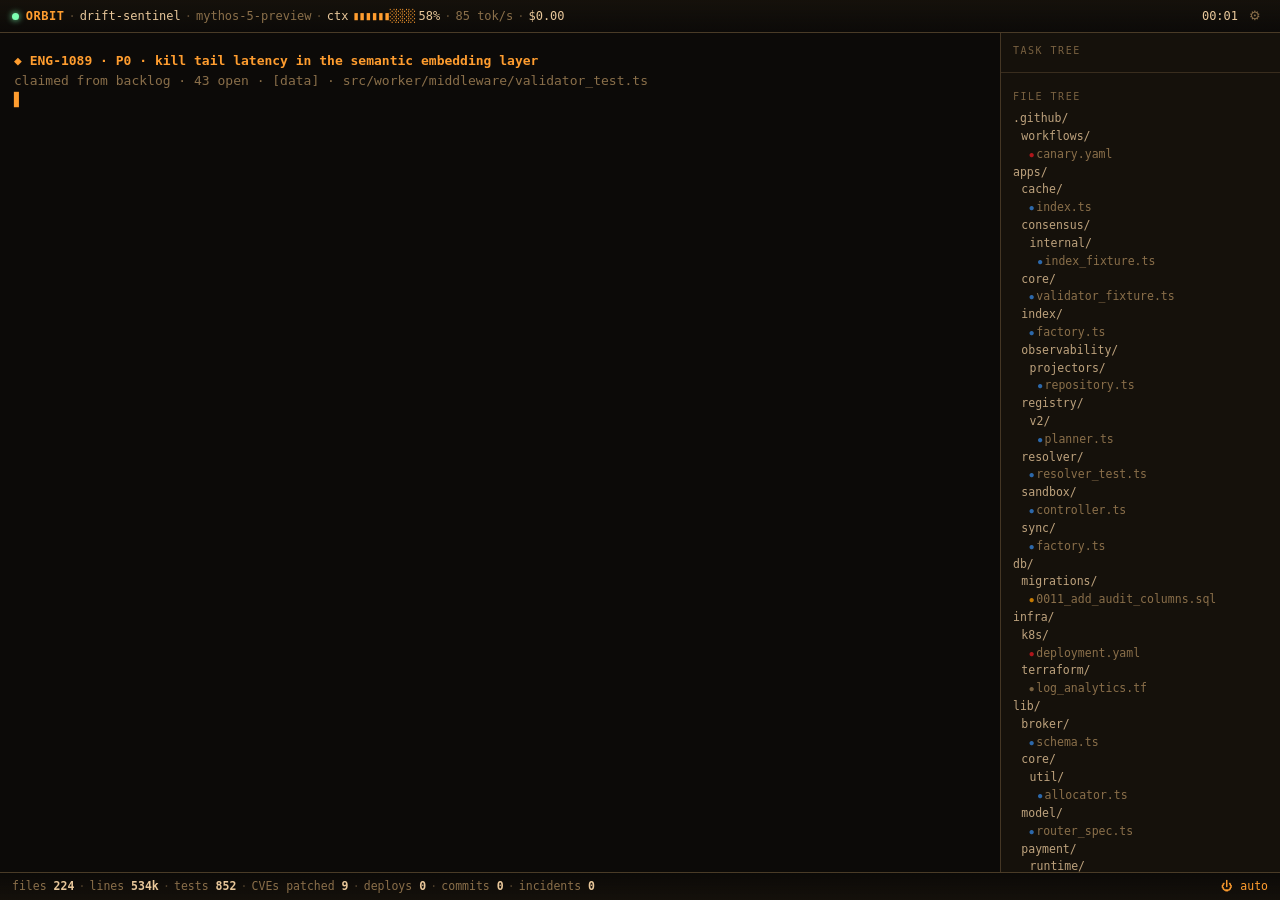
==== commit 0810d20d: "feat(dramas): emailblast — the notification cannon (IDEAS screw-up family) A backfill's --emit-event" ====
--- a/index.html
+++ b/index.html
@@ -3127,6 +3127,34 @@
   yield CNT('incidents',1);
   yield OV('close',{wait:U(900,1500)});
 }
+// fourth sibling: the notification cannon — no data lost, pure social blast radius (IDEAS emailblast).
+function* dEmailBlast(){
+  const kind=pick([['welcome email','user.created'],['password-reset email','auth.reset_requested'],['"your invoice is ready" email','billing.invoice_created']]);
+  const total=ri(28000,240000);
+  yield OV('open',{type:'box'});
+  yield OV('box',{title:'⏵ backfill · user profile enrichment',variant:'context',wait:U(200,400)});
+  yield TOOL('Bash','backfill run --table users --emit-events');
+  const steps=['scanning rows','enriching profiles','writing back','emitting events'];
+  for(let i=0;i<steps.length;i++) yield OV('bar',{frac:(i+1)/steps.length,label:steps[i],wait:U(260,520)});
+  yield OV('boxline',{text:'✔ backfill complete · '+grp(total)+' rows · 0 errors',tone:'ok',wait:U(450,800)});
+  yield WAIT(U(500,900));
+  yield THINK();
+  yield L('why is the '+kind[1]+' topic moving…','warn',{wait:U(700,1200)});
+  beep('alert');
+  yield L('--emit-events replayed the write for every row. and every write fires the '+kind[0]+' webhook.','err',{wait:U(900,1600)});
+  yield OV('retitle',{title:'⛔ NOTIFICATION CANNON · '+kind[1],variant:'incident',wait:U(250,500)});
+  for(const f of [0.04,0.11,0.23,0.42,0.66,0.87,1]) yield OV('boxstat',{text:grp(Math.round(total*f))+' emails sent',tone:f>0.5?'err':'warn',wait:U(240,480)});
+  yield OV('boxline',{text:grp(total)+' '+kind[0]+'s in '+ri(60,140)+'s · deliverability paging · support queue igniting',tone:'err',wait:U(600,1100)});
+  yield TOOL('Bash','kafka-topics --pause '+kind[1]+' && webhookctl drain --dead-letter');
+  yield OV('boxline',{text:'webhook paused · '+grp(ri(4000,60000))+' unsent stopped in the dead-letter queue',tone:'warn',wait:U(500,900)});
+  yield THINK();
+  yield L('no data lost. no data even wrong. everyone just… heard from us. drafting the apology.','dim',{wait:U(900,1500)});
+  yield TOOL('Write','ops/comms/please-ignore-that-email.md');
+  yield OV('boxline',{text:'apology drafted · suppression list backfilled · rate limit added to the cannon ✔',tone:'ok',wait:U(500,900)});
+  beep('ok');
+  yield CNT('incidents',1);
+  yield OV('close',{wait:U(900,1500)});
+}
 /* ---- boss-level: the agent pulls up an external tool's GUI ---- */
 function* dGrafana(){
   yield OV('app',{tool:'grafana',title:'Grafana · '+cfg.project+' / prod',url:'grafana.internal/d/'+hash(6)});
@@ -4219,6 +4247,7 @@
   {id:'oops',         label:'agent screws up · prod wipe',  category:'Agent & session',             generator:dOops,          appBuilder:null,          weight:1,autoplay:true, requiresMotion:false,tags:['core']},
   {id:'cloudbill',    label:'runaway spend · feedback loop',category:'Agent & session',             generator:dCloudBill,     appBuilder:null,          weight:1,autoplay:true, requiresMotion:false,tags:['core']},
   {id:'migration',    label:'silent corruption · green run',category:'Agent & session',             generator:dMigrate,       appBuilder:null,          weight:1,autoplay:true, requiresMotion:false,tags:['core']},
+  {id:'emailblast',   label:'notification cannon · 47k sent',category:'Agent & session',            generator:dEmailBlast,    appBuilder:null,          weight:1,autoplay:true, requiresMotion:false,tags:['core']},
   {id:'matrix',       label:'matrix cascade',              category:'Agent & session',             generator:dMatrix,        appBuilder:null,          weight:1,autoplay:true, requiresMotion:true, tags:['core']},
   // system entries — never auto-picked; compaction triggered by ctx pressure, deepwork by idle timeout
   {id:'compaction',   label:'context compaction',          category:'Agent & session',             generator:dCompact,       appBuilder:null,          weight:0,autoplay:false,requiresMotion:false,tags:['core','system']},
